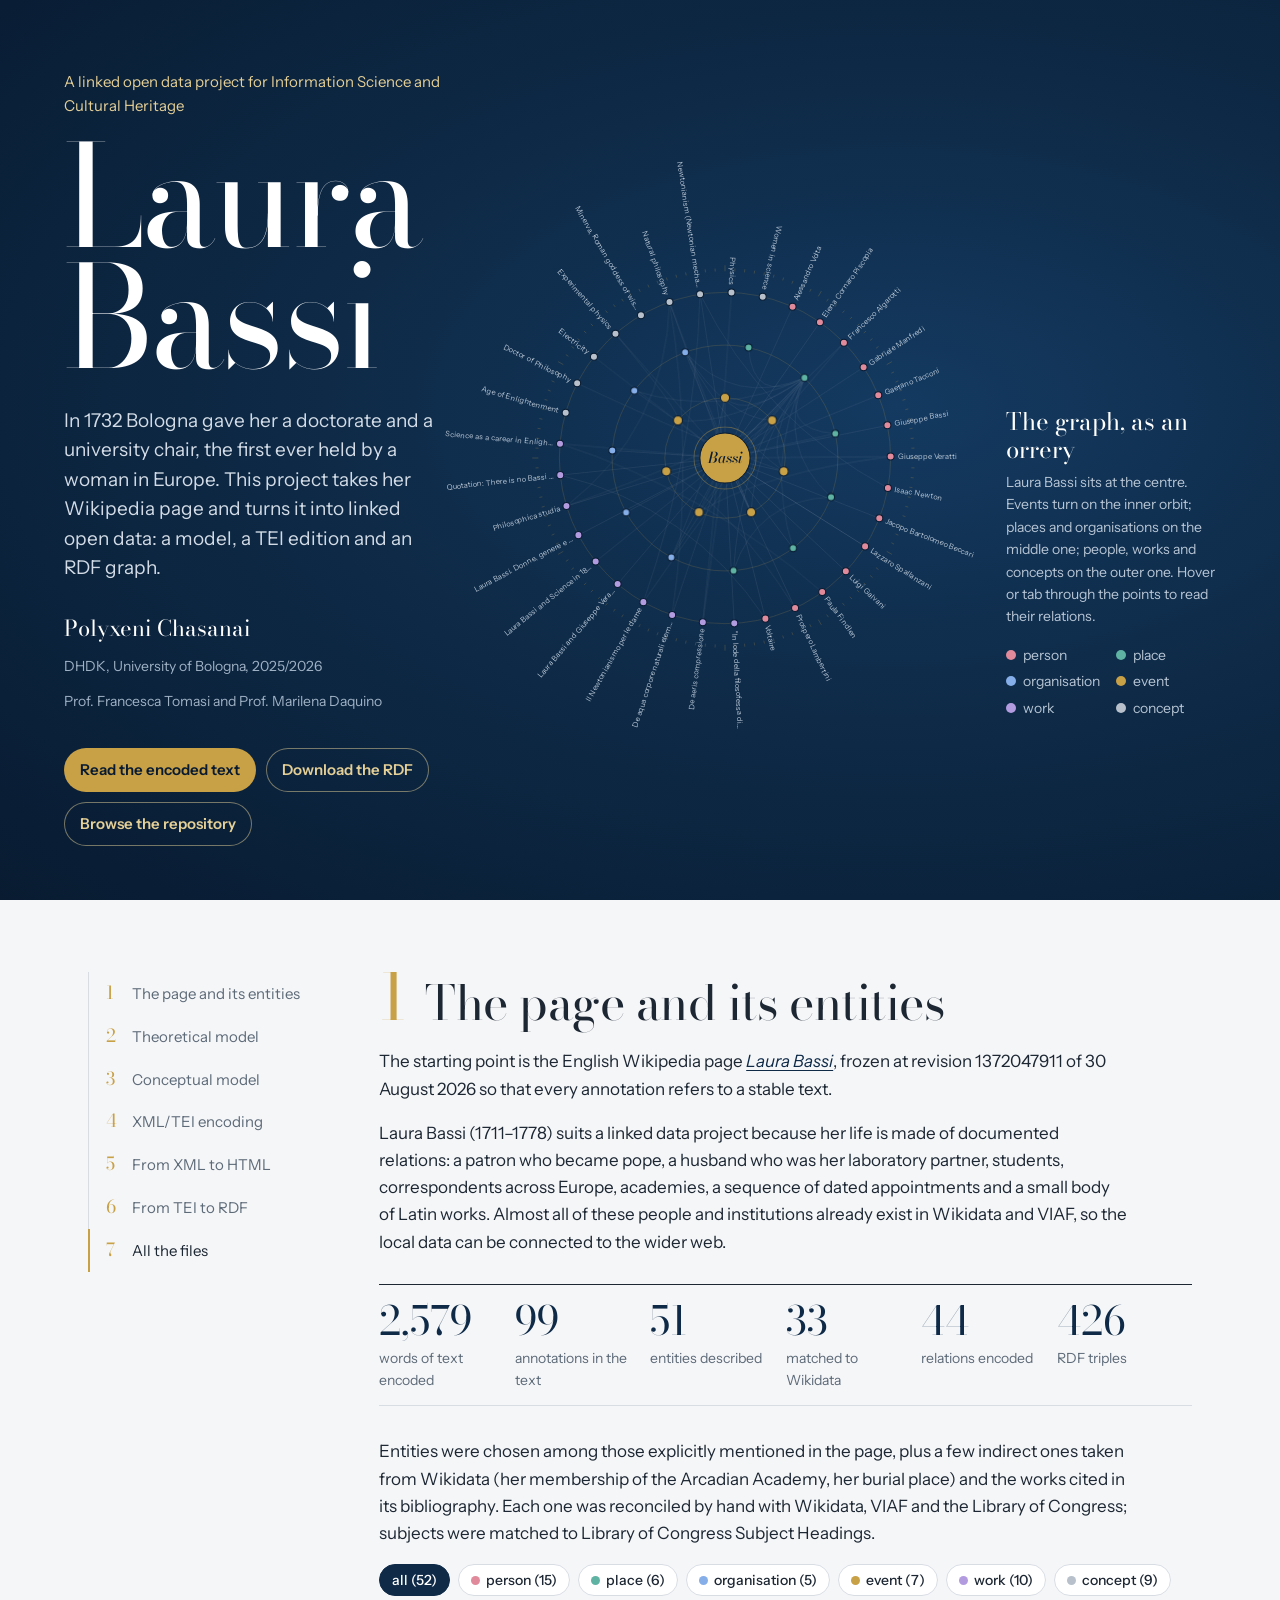
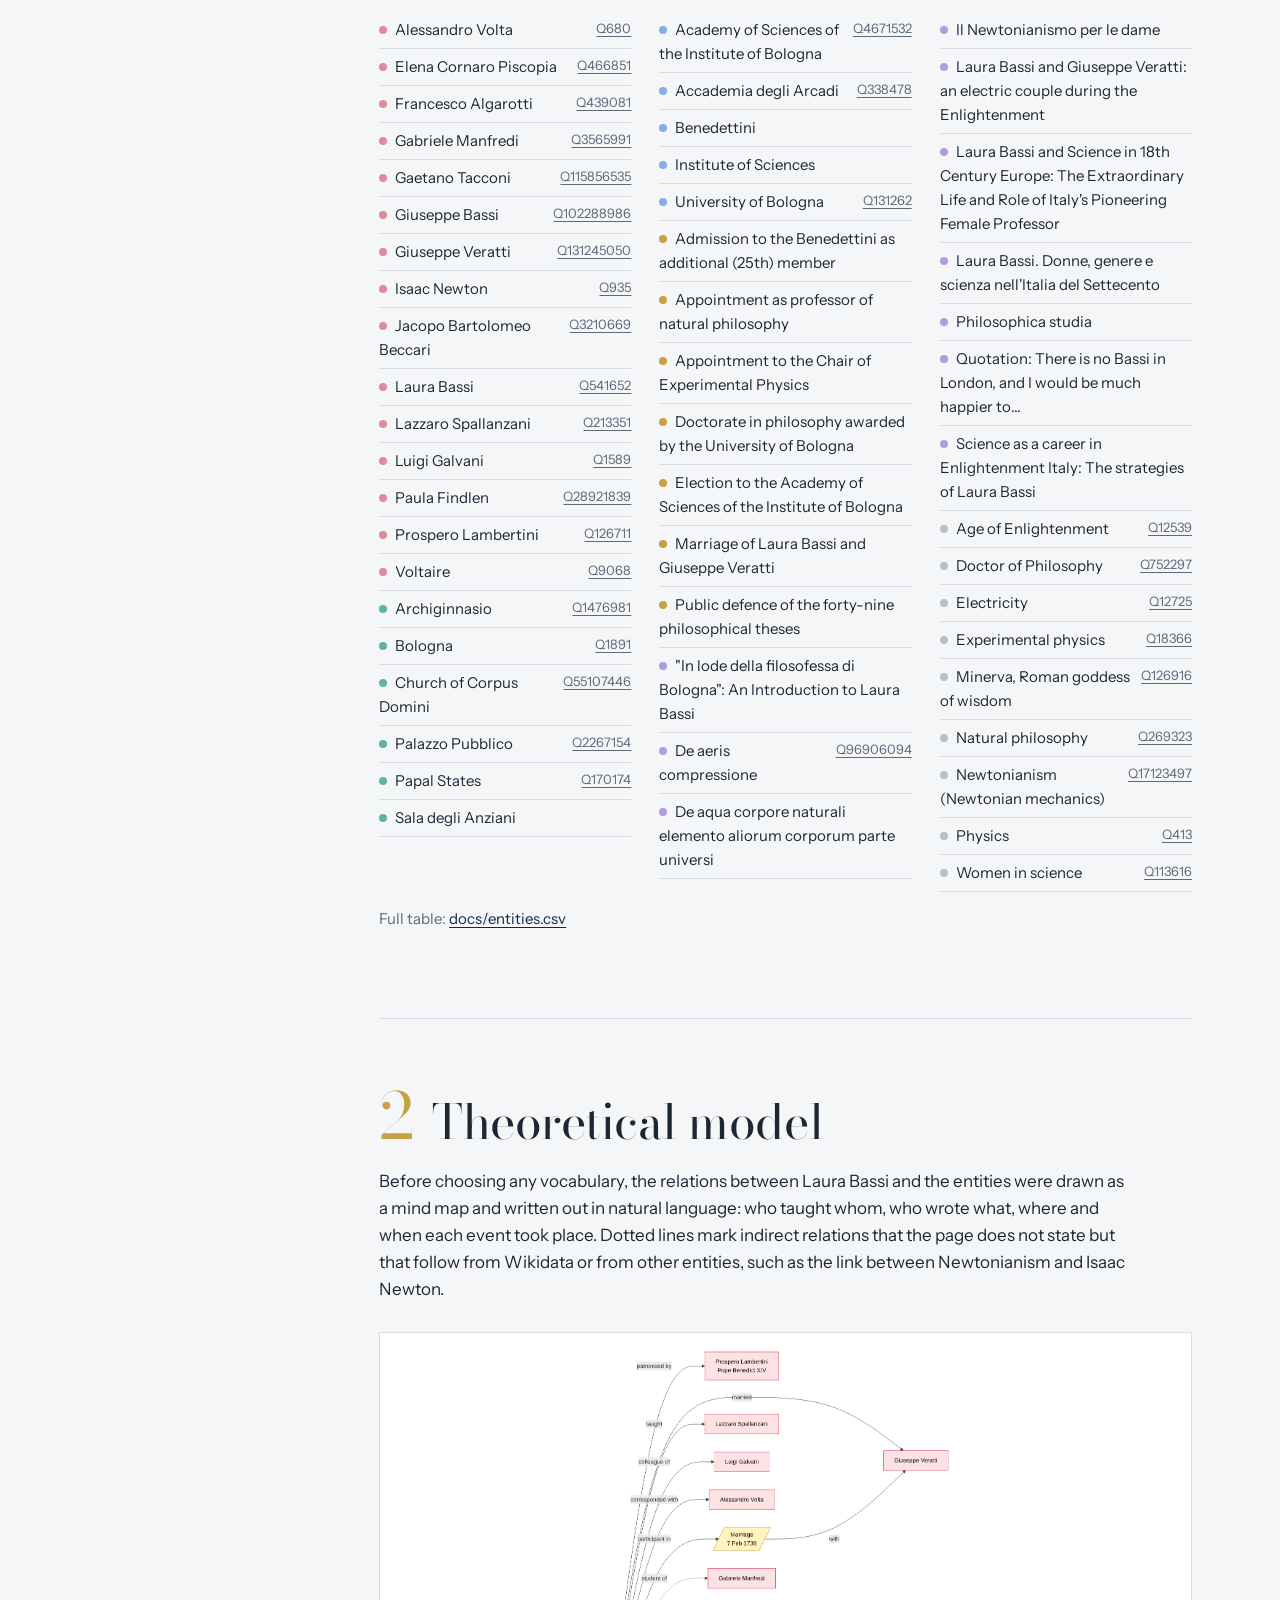
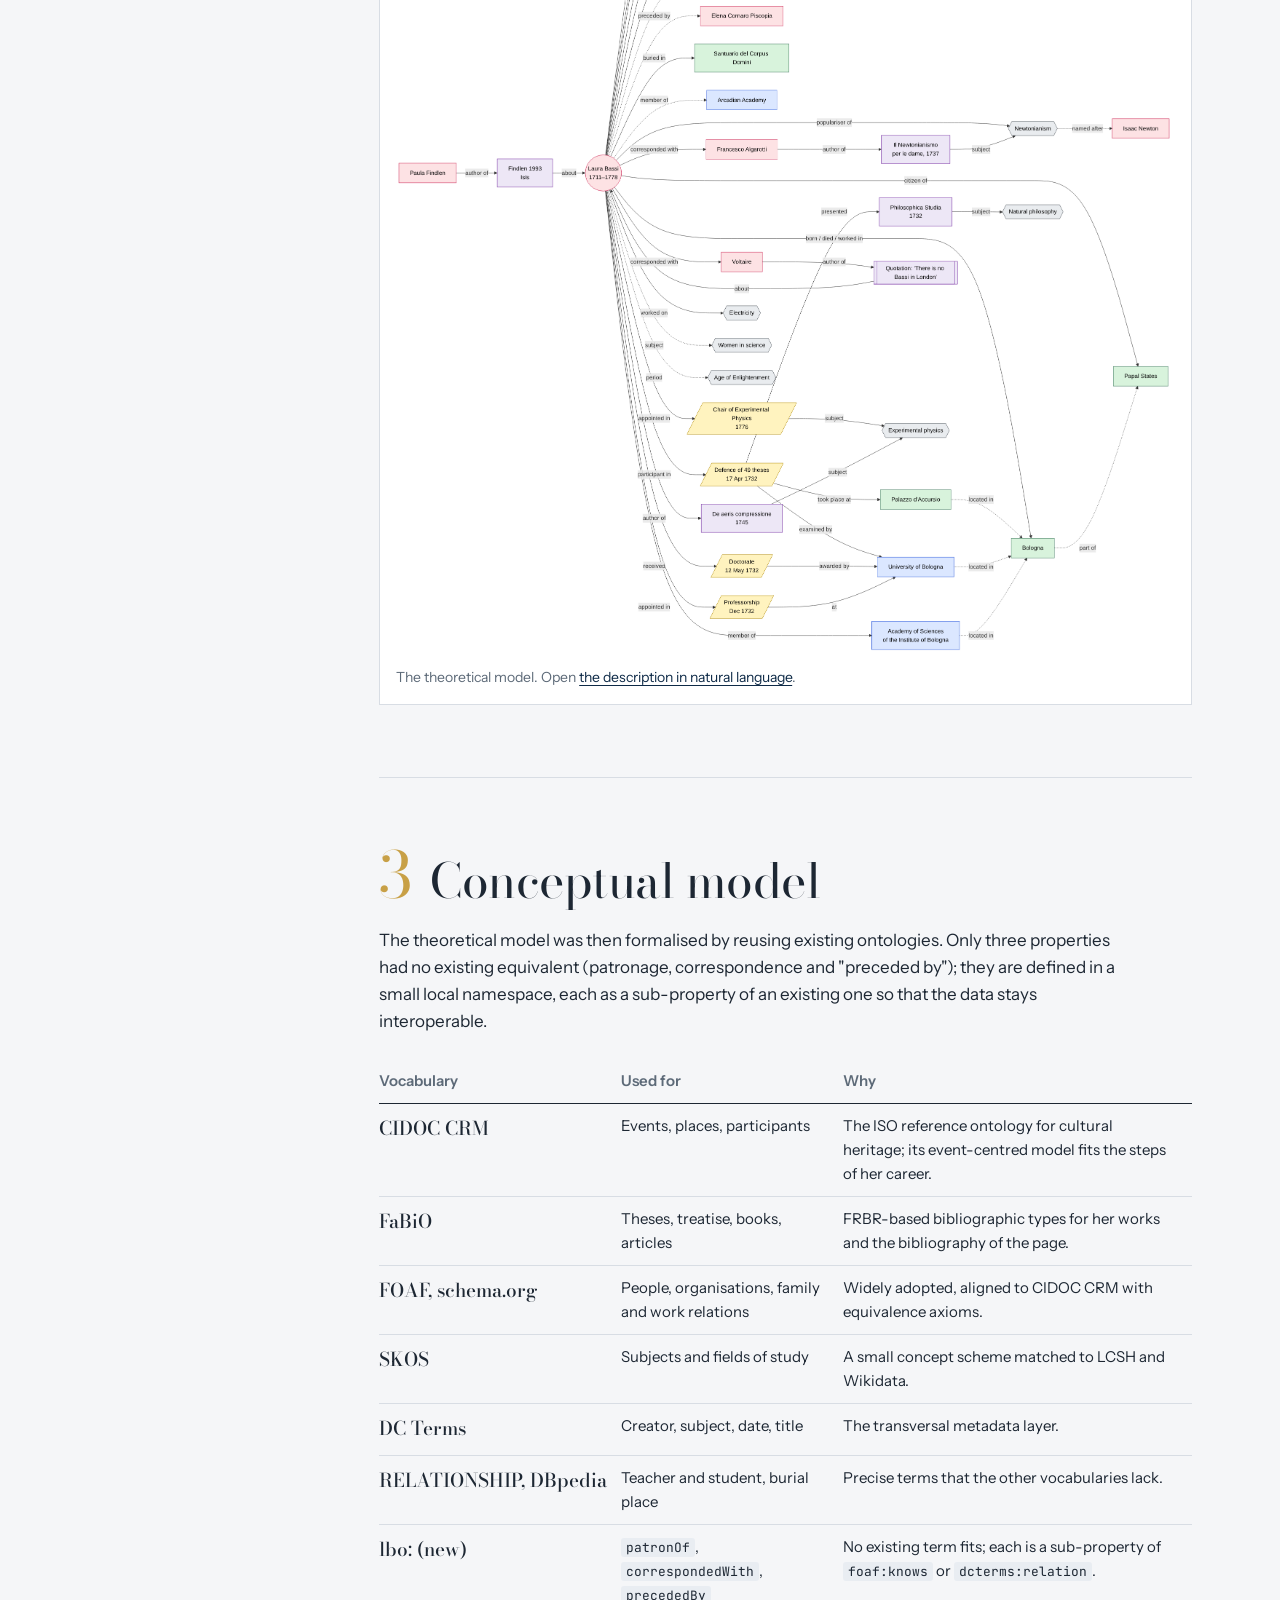
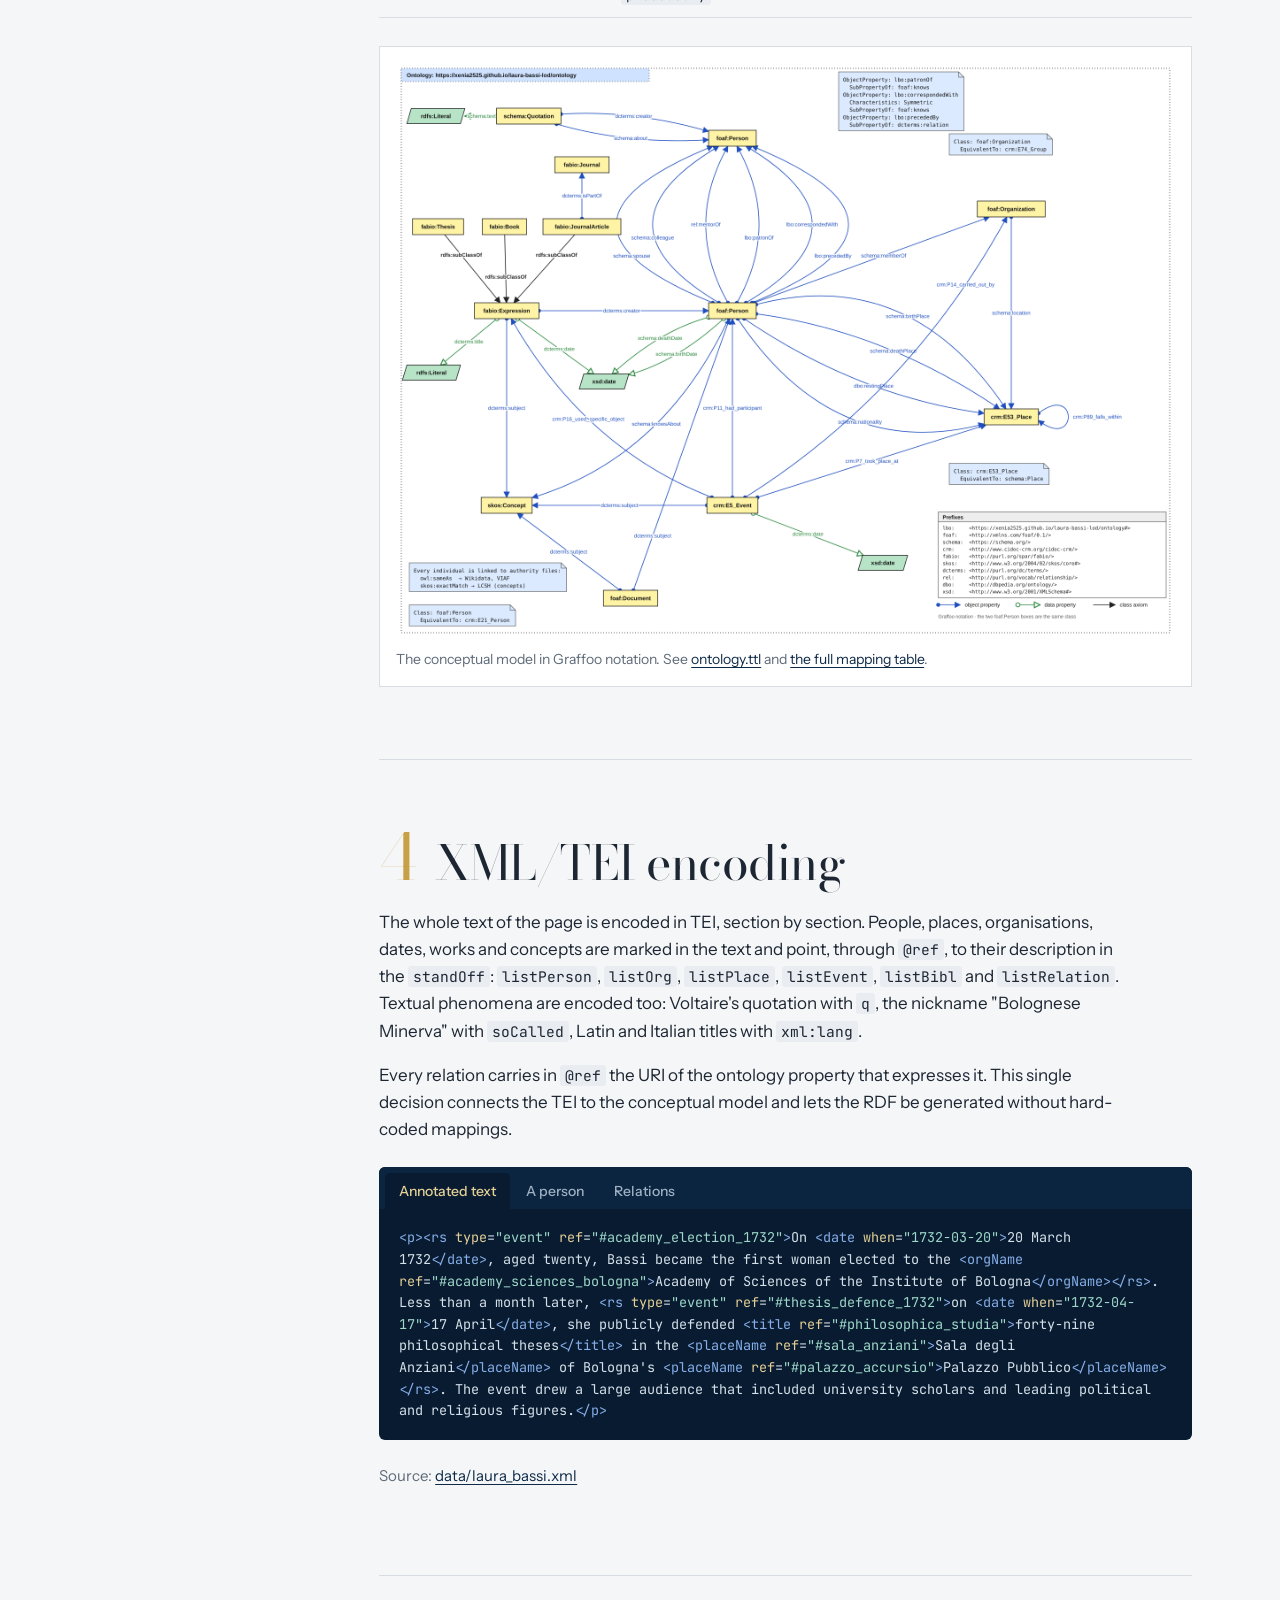
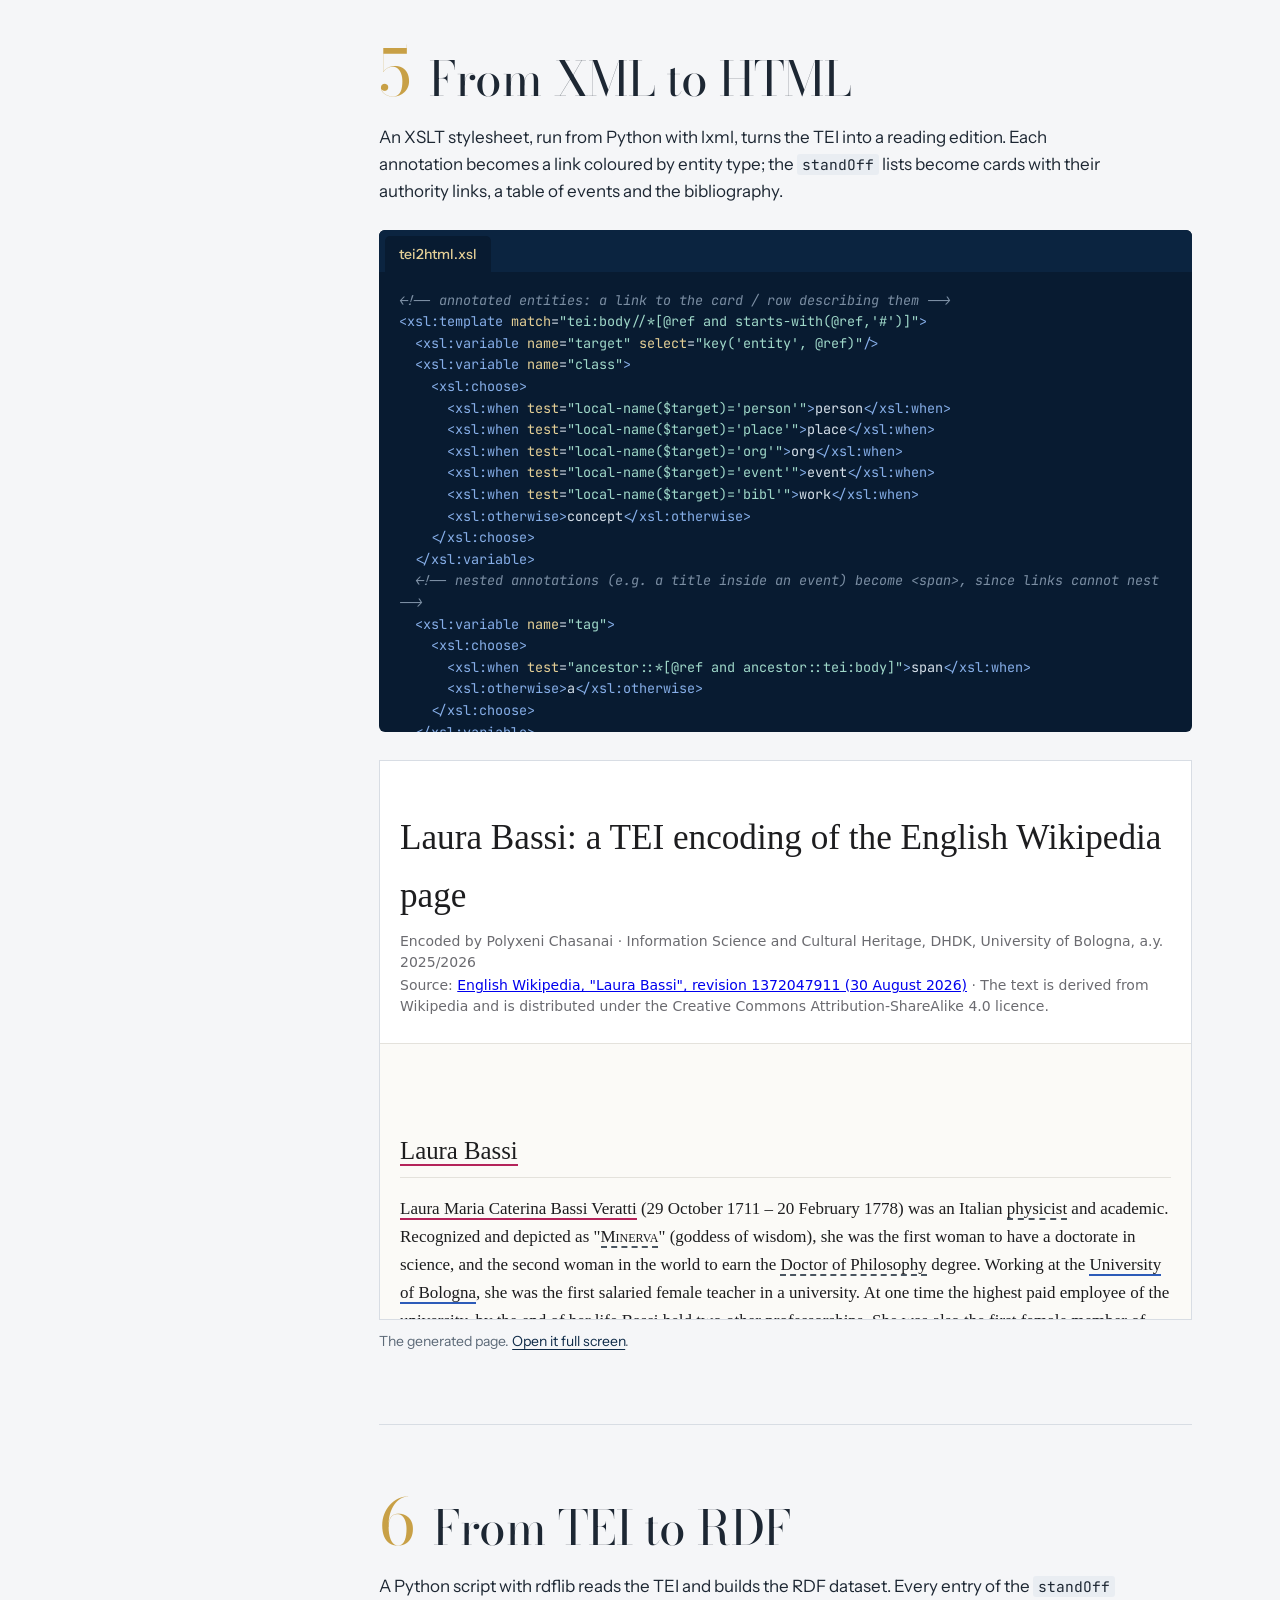
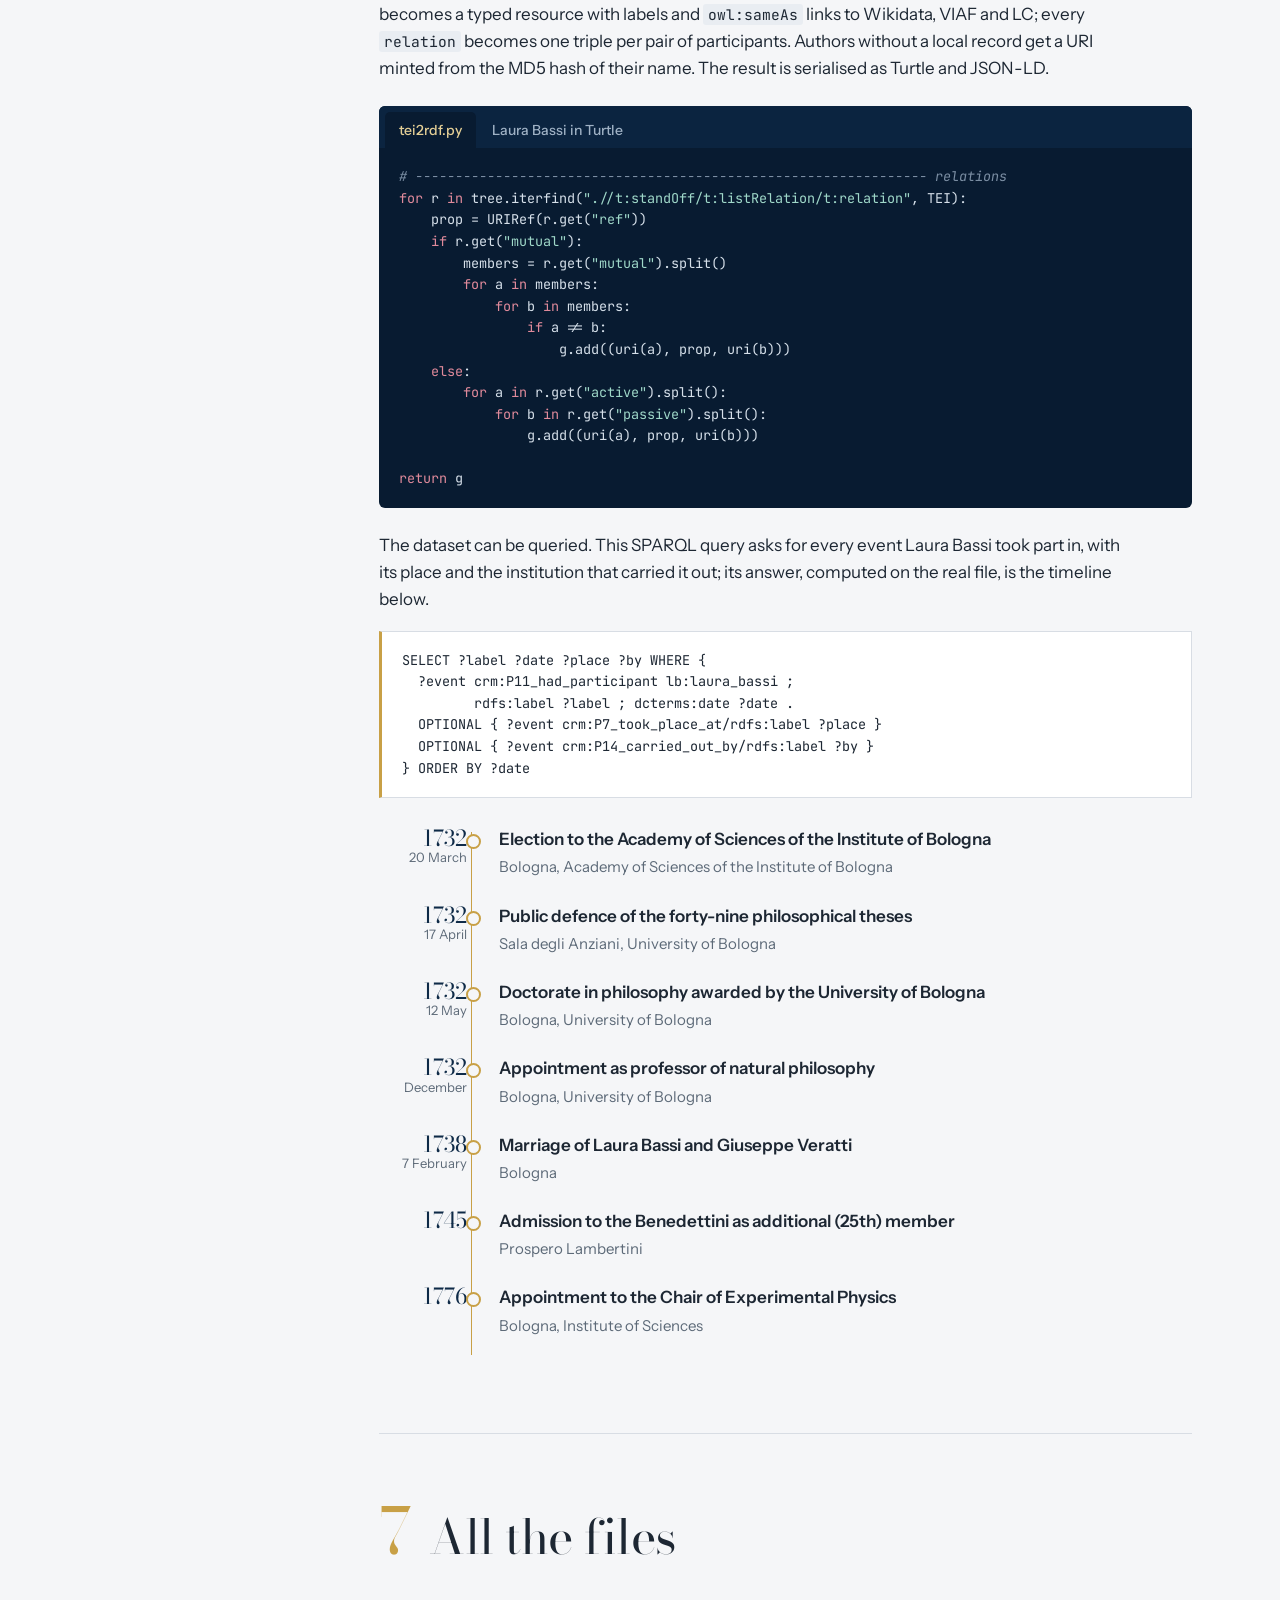
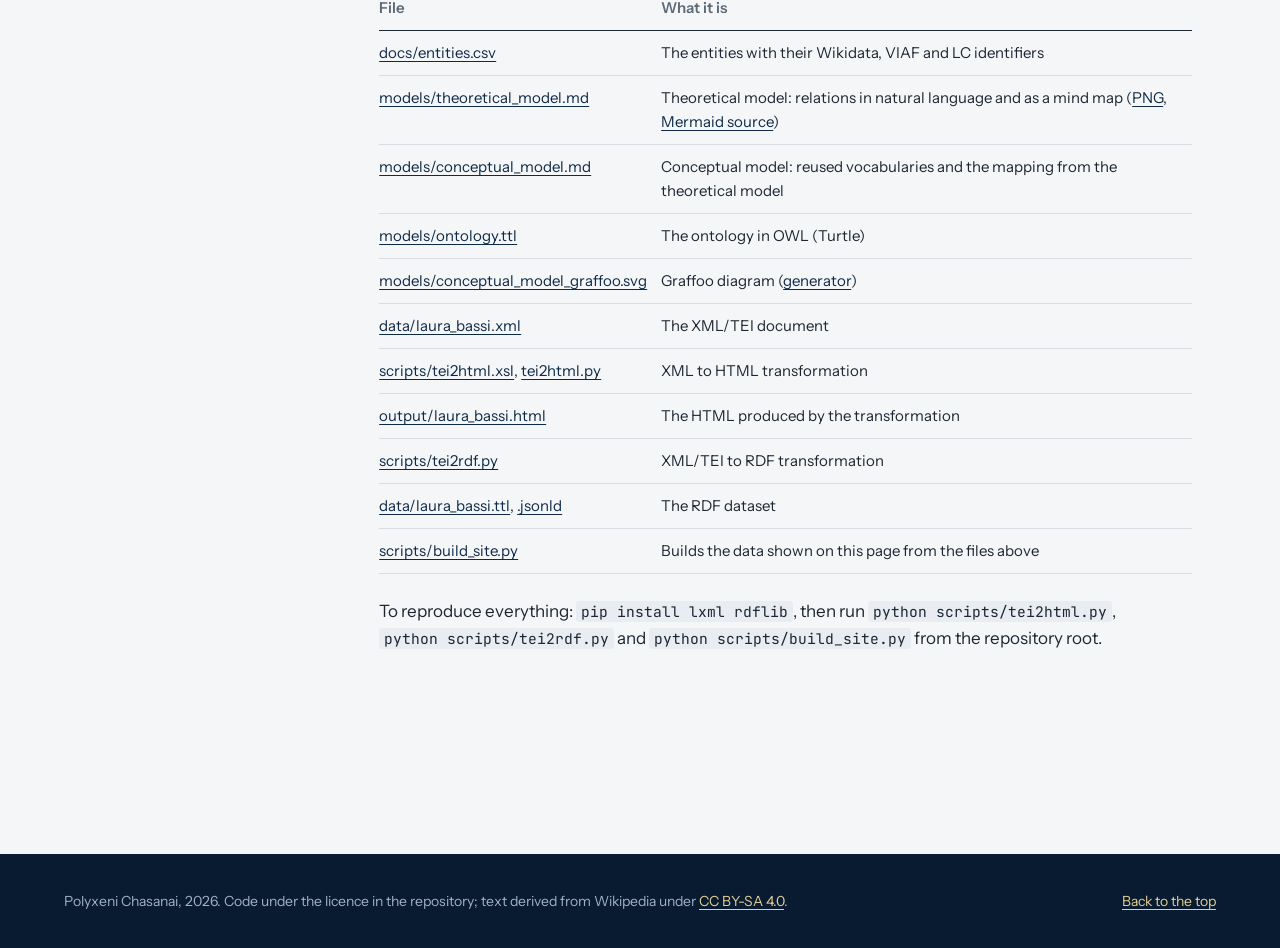
==== index.html @ 2d67e9aa "Add project website: orrery of the knowledge graph, steps, timeline, files index.html + assets/ (sty" ====
<!doctype html>
<html lang="en">
<head>
  <meta charset="utf-8">
  <meta name="viewport" content="width=device-width, initial-scale=1">
  <title>Laura Bassi in Linked Open Data</title>
  <meta name="description" content="A LODLAM project: the Wikipedia page of Laura Bassi modelled, encoded in XML/TEI and published as RDF.">
  <link rel="schema.DC" href="http://purl.org/dc/elements/1.1/">
  <meta name="DC.title" content="Laura Bassi in Linked Open Data">
  <meta name="DC.creator" content="Polyxeni Chasanai">
  <meta name="DC.subject" content="Laura Bassi; Linked Open Data; TEI; RDF; Cultural heritage">
  <meta name="DC.language" content="en">
  <link rel="preconnect" href="https://fonts.googleapis.com">
  <link rel="preconnect" href="https://fonts.gstatic.com" crossorigin>
  <link href="https://fonts.googleapis.com/css2?family=Bodoni+Moda:ital,opsz,wght@0,6..96,400;0,6..96,500;0,6..96,700;1,6..96,400&family=Instrument+Sans:wght@400;500;600&family=JetBrains+Mono:wght@400;500&display=swap" rel="stylesheet">
  <link rel="stylesheet" href="assets/style.css">
</head>
<body>

<a class="skip" href="#main">Skip to content</a>

<header class="hero" id="top">
  <div class="hero-text">
    <p class="hero-kicker">A linked open data project for Information Science and Cultural Heritage</p>
    <h1>Laura<br>Bassi</h1>
    <p class="hero-lede">In 1732 Bologna gave her a doctorate and a university chair, the first ever held by a woman in Europe. This project takes her Wikipedia page and turns it into linked open data: a model, a TEI edition and an RDF graph.</p>
    <p class="hero-author">Polyxeni Chasanai<br><span>DHDK, University of Bologna, 2025/2026<br>Prof. Francesca Tomasi and Prof. Marilena Daquino</span></p>
    <nav class="hero-links" aria-label="Main files">
      <a href="output/laura_bassi.html">Read the encoded text</a>
      <a href="data/laura_bassi.ttl">Download the RDF</a>
      <a href="https://github.com/xenia2525/laura-bassi-lod">Browse the repository</a>
    </nav>
  </div>

  <figure class="orrery-wrap">
    <svg id="orrery" viewBox="-520 -520 1040 1040" role="img" aria-labelledby="orrery-title orrery-desc">
      <title id="orrery-title">The knowledge graph of the project</title>
      <desc id="orrery-desc">Laura Bassi at the centre. Events on the inner orbit, places and organisations on the middle orbit, people, works and concepts on the outer orbit. Lines are relations in the RDF dataset.</desc>
    </svg>
    <figcaption>
      <div id="orrery-info" aria-live="polite">
        <strong>The graph, as an orrery</strong>
        <p>Laura Bassi sits at the centre. Events turn on the inner orbit; places and organisations on the middle one; people, works and concepts on the outer one. Hover or tab through the points to read their relations.</p>
      </div>
      <ul class="orrery-legend">
        <li><i class="k-person"></i>person</li>
        <li><i class="k-place"></i>place</li>
        <li><i class="k-org"></i>organisation</li>
        <li><i class="k-event"></i>event</li>
        <li><i class="k-work"></i>work</li>
        <li><i class="k-concept"></i>concept</li>
      </ul>
    </figcaption>
  </figure>
</header>

<div class="layout" id="main">
  <nav class="rail" aria-label="Project steps">
    <ol>
      <li><a href="#domain"><span>1</span>The page and its entities</a></li>
      <li><a href="#theory"><span>2</span>Theoretical model</a></li>
      <li><a href="#concept"><span>3</span>Conceptual model</a></li>
      <li><a href="#tei"><span>4</span>XML/TEI encoding</a></li>
      <li><a href="#html"><span>5</span>From XML to HTML</a></li>
      <li><a href="#rdf"><span>6</span>From TEI to RDF</a></li>
      <li><a href="#files"><span>7</span>All the files</a></li>
    </ol>
  </nav>

  <main>
    <!-- 1 ============================================================ -->
    <section id="domain" class="step">
      <header class="step-head"><span class="step-n">1</span><h2>The page and its entities</h2></header>
      <div class="prose">
        <p>The starting point is the English Wikipedia page <a href="https://en.wikipedia.org/w/index.php?title=Laura_Bassi&amp;oldid=1372047911"><cite>Laura Bassi</cite></a>, frozen at revision 1372047911 of 30 August 2026 so that every annotation refers to a stable text.</p>
        <p>Laura Bassi (1711–1778) suits a linked data project because her life is made of documented relations: a patron who became pope, a husband who was her laboratory partner, students, correspondents across Europe, academies, a sequence of dated appointments and a small body of Latin works. Almost all of these people and institutions already exist in Wikidata and VIAF, so the local data can be connected to the wider web.</p>
      </div>
      <dl class="readout" id="readout"></dl>
      <div class="prose">
        <p>Entities were chosen among those explicitly mentioned in the page, plus a few indirect ones taken from Wikidata (her membership of the Arcadian Academy, her burial place) and the works cited in its bibliography. Each one was reconciled by hand with Wikidata, VIAF and the Library of Congress; subjects were matched to Library of Congress Subject Headings.</p>
      </div>
      <div class="entity-browser">
        <div class="chips" role="group" aria-label="Filter entities by type" id="chips"></div>
        <ul class="entity-list" id="entity-list"></ul>
      </div>
      <p class="file-note">Full table: <a href="docs/entities.csv">docs/entities.csv</a></p>
    </section>

    <!-- 2 ============================================================ -->
    <section id="theory" class="step">
      <header class="step-head"><span class="step-n">2</span><h2>Theoretical model</h2></header>
      <div class="prose">
        <p>Before choosing any vocabulary, the relations between Laura Bassi and the entities were drawn as a mind map and written out in natural language: who taught whom, who wrote what, where and when each event took place. Dotted lines mark indirect relations that the page does not state but that follow from Wikidata or from other entities, such as the link between Newtonianism and Isaac Newton.</p>
      </div>
      <figure class="plate">
        <a href="models/theoretical_model.png"><img src="models/theoretical_model.png" alt="Mind map of the relations between Laura Bassi and people, places, events, works and concepts"></a>
        <figcaption>The theoretical model. Open <a href="models/theoretical_model.md">the description in natural language</a>.</figcaption>
      </figure>
    </section>

    <!-- 3 ============================================================ -->
    <section id="concept" class="step">
      <header class="step-head"><span class="step-n">3</span><h2>Conceptual model</h2></header>
      <div class="prose">
        <p>The theoretical model was then formalised by reusing existing ontologies. Only three properties had no existing equivalent (patronage, correspondence and "preceded by"); they are defined in a small local namespace, each as a sub-property of an existing one so that the data stays interoperable.</p>
      </div>
      <table class="vocab">
        <thead><tr><th scope="col">Vocabulary</th><th scope="col">Used for</th><th scope="col">Why</th></tr></thead>
        <tbody>
          <tr><th scope="row">CIDOC CRM</th><td>Events, places, participants</td><td>The ISO reference ontology for cultural heritage; its event-centred model fits the steps of her career.</td></tr>
          <tr><th scope="row">FaBiO</th><td>Theses, treatise, books, articles</td><td>FRBR-based bibliographic types for her works and the bibliography of the page.</td></tr>
          <tr><th scope="row">FOAF, schema.org</th><td>People, organisations, family and work relations</td><td>Widely adopted, aligned to CIDOC CRM with equivalence axioms.</td></tr>
          <tr><th scope="row">SKOS</th><td>Subjects and fields of study</td><td>A small concept scheme matched to LCSH and Wikidata.</td></tr>
          <tr><th scope="row">DC Terms</th><td>Creator, subject, date, title</td><td>The transversal metadata layer.</td></tr>
          <tr><th scope="row">RELATIONSHIP, DBpedia</th><td>Teacher and student, burial place</td><td>Precise terms that the other vocabularies lack.</td></tr>
          <tr><th scope="row">lbo: (new)</th><td><code>patronOf</code>, <code>correspondedWith</code>, <code>precededBy</code></td><td>No existing term fits; each is a sub-property of <code>foaf:knows</code> or <code>dcterms:relation</code>.</td></tr>
        </tbody>
      </table>
      <figure class="plate plate-wide">
        <a href="models/conceptual_model_graffoo.svg"><img src="models/conceptual_model_graffoo.png" alt="Conceptual model in Graffoo notation"></a>
        <figcaption>The conceptual model in Graffoo notation. See <a href="models/ontology.ttl">ontology.ttl</a> and <a href="models/conceptual_model.md">the full mapping table</a>.</figcaption>
      </figure>
    </section>

    <!-- 4 ============================================================ -->
    <section id="tei" class="step">
      <header class="step-head"><span class="step-n">4</span><h2>XML/TEI encoding</h2></header>
      <div class="prose">
        <p>The whole text of the page is encoded in TEI, section by section. People, places, organisations, dates, works and concepts are marked in the text and point, through <code>@ref</code>, to their description in the <code>standOff</code>: <code>listPerson</code>, <code>listOrg</code>, <code>listPlace</code>, <code>listEvent</code>, <code>listBibl</code> and <code>listRelation</code>. Textual phenomena are encoded too: Voltaire's quotation with <code>q</code>, the nickname "Bolognese Minerva" with <code>soCalled</code>, Latin and Italian titles with <code>xml:lang</code>.</p>
        <p>Every relation carries in <code>@ref</code> the URI of the ontology property that expresses it. This single decision connects the TEI to the conceptual model and lets the RDF be generated without hard-coded mappings.</p>
      </div>
      <div class="code-tabs" data-tabs>
        <div role="tablist" aria-label="TEI examples">
          <button role="tab" aria-selected="true" data-snippet="tei_text" data-lang="xml">Annotated text</button>
          <button role="tab" aria-selected="false" data-snippet="tei_person" data-lang="xml">A person</button>
          <button role="tab" aria-selected="false" data-snippet="tei_relation" data-lang="xml">Relations</button>
        </div>
        <pre role="tabpanel" tabindex="0"><code></code></pre>
      </div>
      <p class="file-note">Source: <a href="data/laura_bassi.xml">data/laura_bassi.xml</a></p>
    </section>

    <!-- 5 ============================================================ -->
    <section id="html" class="step">
      <header class="step-head"><span class="step-n">5</span><h2>From XML to HTML</h2></header>
      <div class="prose">
        <p>An XSLT stylesheet, run from Python with lxml, turns the TEI into a reading edition. Each annotation becomes a link coloured by entity type; the <code>standOff</code> lists become cards with their authority links, a table of events and the bibliography.</p>
      </div>
      <div class="code-tabs" data-tabs>
        <div role="tablist" aria-label="Transformation code">
          <button role="tab" aria-selected="true" data-snippet="xslt" data-lang="xml">tei2html.xsl</button>
        </div>
        <pre role="tabpanel" tabindex="0"><code></code></pre>
      </div>
      <figure class="preview">
        <iframe src="output/laura_bassi.html" title="The HTML edition generated from the TEI"></iframe>
        <figcaption>The generated page. <a href="output/laura_bassi.html">Open it full screen</a>.</figcaption>
      </figure>
    </section>

    <!-- 6 ============================================================ -->
    <section id="rdf" class="step">
      <header class="step-head"><span class="step-n">6</span><h2>From TEI to RDF</h2></header>
      <div class="prose">
        <p>A Python script with rdflib reads the TEI and builds the RDF dataset. Every entry of the <code>standOff</code> becomes a typed resource with labels and <code>owl:sameAs</code> links to Wikidata, VIAF and LC; every <code>relation</code> becomes one triple per pair of participants. Authors without a local record get a URI minted from the MD5 hash of their name. The result is serialised as Turtle and JSON-LD.</p>
      </div>
      <div class="code-tabs" data-tabs>
        <div role="tablist" aria-label="RDF code">
          <button role="tab" aria-selected="true" data-snippet="python_rdf" data-lang="python">tei2rdf.py</button>
          <button role="tab" aria-selected="false" data-snippet="ttl" data-lang="turtle">Laura Bassi in Turtle</button>
        </div>
        <pre role="tabpanel" tabindex="0"><code></code></pre>
      </div>
      <div class="prose">
        <p>The dataset can be queried. This SPARQL query asks for every event Laura Bassi took part in, with its place and the institution that carried it out; its answer, computed on the real file, is the timeline below.</p>
      </div>
      <pre class="query"><code>SELECT ?label ?date ?place ?by WHERE {
  ?event crm:P11_had_participant lb:laura_bassi ;
         rdfs:label ?label ; dcterms:date ?date .
  OPTIONAL { ?event crm:P7_took_place_at/rdfs:label ?place }
  OPTIONAL { ?event crm:P14_carried_out_by/rdfs:label ?by }
} ORDER BY ?date</code></pre>
      <ol class="timeline" id="timeline"></ol>
    </section>

    <!-- 7 ============================================================ -->
    <section id="files" class="step">
      <header class="step-head"><span class="step-n">7</span><h2>All the files</h2></header>
      <table class="files">
        <thead><tr><th scope="col">File</th><th scope="col">What it is</th></tr></thead>
        <tbody>
          <tr><td><a href="docs/entities.csv">docs/entities.csv</a></td><td>The entities with their Wikidata, VIAF and LC identifiers</td></tr>
          <tr><td><a href="models/theoretical_model.md">models/theoretical_model.md</a></td><td>Theoretical model: relations in natural language and as a mind map (<a href="models/theoretical_model.png">PNG</a>, <a href="models/theoretical_model.mmd">Mermaid source</a>)</td></tr>
          <tr><td><a href="models/conceptual_model.md">models/conceptual_model.md</a></td><td>Conceptual model: reused vocabularies and the mapping from the theoretical model</td></tr>
          <tr><td><a href="models/ontology.ttl">models/ontology.ttl</a></td><td>The ontology in OWL (Turtle)</td></tr>
          <tr><td><a href="models/conceptual_model_graffoo.svg">models/conceptual_model_graffoo.svg</a></td><td>Graffoo diagram (<a href="models/graffoo_diagram.py">generator</a>)</td></tr>
          <tr><td><a href="data/laura_bassi.xml">data/laura_bassi.xml</a></td><td>The XML/TEI document</td></tr>
          <tr><td><a href="scripts/tei2html.xsl">scripts/tei2html.xsl</a>, <a href="scripts/tei2html.py">tei2html.py</a></td><td>XML to HTML transformation</td></tr>
          <tr><td><a href="output/laura_bassi.html">output/laura_bassi.html</a></td><td>The HTML produced by the transformation</td></tr>
          <tr><td><a href="scripts/tei2rdf.py">scripts/tei2rdf.py</a></td><td>XML/TEI to RDF transformation</td></tr>
          <tr><td><a href="data/laura_bassi.ttl">data/laura_bassi.ttl</a>, <a href="data/laura_bassi.jsonld">.jsonld</a></td><td>The RDF dataset</td></tr>
          <tr><td><a href="scripts/build_site.py">scripts/build_site.py</a></td><td>Builds the data shown on this page from the files above</td></tr>
        </tbody>
      </table>
      <div class="prose">
        <p>To reproduce everything: <code>pip install lxml rdflib</code>, then run <code>python scripts/tei2html.py</code>, <code>python scripts/tei2rdf.py</code> and <code>python scripts/build_site.py</code> from the repository root.</p>
      </div>
    </section>
  </main>
</div>

<footer class="foot">
  <p>Polyxeni Chasanai, 2026. Code under the licence in the repository; text derived from Wikipedia under <a href="https://creativecommons.org/licenses/by-sa/4.0/">CC BY-SA 4.0</a>.</p>
  <p><a href="#top">Back to the top</a></p>
</footer>

<script src="assets/site-data.js"></script>
<script src="assets/site.js"></script>
</body>
</html>
---- assets/style.css ----
/* Laura Bassi in Linked Open Data
   Palette taken from 18th-century scientific instruments:
   Prussian blue lacquer, brass fittings, engraved silver scales. */
:root {
  --prussian: #0e2a47;
  --night: #081b31;
  --brass: #c8a046;
  --brass-soft: #e4cf96;
  --paper: #f5f6f8;
  --ink: #1d2733;
  --muted: #5d6a78;
  --rule: #d8dde4;
  --verdigris: #3f8c7f;

  --k-person: #e08a9b;
  --k-place: #5fb3a3;
  --k-org: #86aee8;
  --k-event: #c8a046;
  --k-work: #b39be0;
  --k-concept: #b7c0cb;

  --display: "Bodoni Moda", "Didot", "Bodoni 72", serif;
  --text: "Instrument Sans", system-ui, sans-serif;
  --mono: "JetBrains Mono", ui-monospace, monospace;
}

* { box-sizing: border-box; }
html { scroll-behavior: smooth; }
@media (prefers-reduced-motion: reduce) { html { scroll-behavior: auto; } }

body {
  margin: 0;
  background: var(--paper);
  color: var(--ink);
  font: 400 17px/1.6 var(--text);
  -webkit-font-smoothing: antialiased;
}
a { color: var(--prussian); text-decoration-thickness: 1px; text-underline-offset: 3px; }
a:hover { color: var(--verdigris); }
:focus-visible { outline: 2px solid var(--brass); outline-offset: 3px; border-radius: 2px; }
code { font: 0.86em var(--mono); background: #e9edf2; padding: 1px 5px; border-radius: 3px; }

.skip { position: absolute; left: -999px; top: 8px; background: var(--brass); color: var(--night); padding: 8px 12px; z-index: 10; }
.skip:focus { left: 8px; }

/* ------------------------------------------------------------ hero */
.hero {
  background: radial-gradient(ellipse at 70% 45%, #143a61 0%, var(--prussian) 45%, var(--night) 100%);
  color: #e8edf3;
  display: grid;
  grid-template-columns: minmax(0, 4fr) minmax(0, 8fr);
  gap: 24px;
  align-items: center;
  min-height: 100vh;
  padding: 56px clamp(20px, 5vw, 72px) 40px;
}
.hero-kicker { color: var(--brass-soft); font-size: 15px; margin: 0 0 18px; }
.hero h1 {
  font-family: var(--display);
  font-weight: 400;
  font-size: clamp(76px, 11vw, 168px);
  line-height: 0.86;
  letter-spacing: -0.02em;
  margin: 0 0 28px;
  color: #fff;
}
.hero-lede { font-size: 19px; line-height: 1.55; max-width: 34ch; color: #d3dce6; margin: 0 0 28px; }
.hero-author { font-family: var(--display); font-size: 22px; margin: 0 0 32px; color: #fff; }
.hero-author span { font-family: var(--text); font-size: 14px; color: #9fb1c4; line-height: 1.6; }
.hero-links { display: flex; flex-wrap: wrap; gap: 10px; }
.hero-links a {
  color: var(--night); background: var(--brass); text-decoration: none;
  padding: 10px 16px; border-radius: 999px; font-weight: 600; font-size: 15px;
}
.hero-links a + a { background: transparent; color: var(--brass-soft); box-shadow: inset 0 0 0 1px rgba(228, 207, 150, .5); }
.hero-links a:hover { background: var(--brass-soft); color: var(--night); }

.orrery-wrap { margin: 0; display: grid; grid-template-columns: minmax(0, 1fr) 210px; gap: 20px; align-items: end; }
#orrery { width: 100%; height: auto; max-height: 88vh; overflow: visible; }
#orrery .orbit { fill: none; stroke: rgba(200, 160, 70, .35); stroke-width: 1; }
#orrery .tick { stroke: rgba(200, 160, 70, .45); stroke-width: 1; }
#orrery .edge { fill: none; stroke: rgba(222, 230, 240, .16); stroke-width: 1; transition: stroke .2s, stroke-width .2s; }
#orrery .edge.on { stroke: var(--brass-soft); stroke-width: 1.6; }
#orrery .node circle { stroke: var(--night); stroke-width: 2; cursor: pointer; transition: r .2s; }
#orrery .node text { fill: #b8c6d5; font: 15px var(--text); pointer-events: none; transition: fill .2s; }
#orrery .node.dim { opacity: .28; }
#orrery .node.on text { fill: #fff; }
#orrery .node:focus { outline: none; }
#orrery .node:focus circle, #orrery .node.on circle { stroke: #fff; }
#orrery .sun text { fill: var(--night); font: italic 500 30px var(--display); text-anchor: middle; }
.k-person { --c: var(--k-person); } .k-place { --c: var(--k-place); } .k-org { --c: var(--k-org); }
.k-event { --c: var(--k-event); } .k-work { --c: var(--k-work); } .k-concept { --c: var(--k-concept); }
#orrery .node circle { fill: var(--c); }
#orrery .node.sun circle { fill: var(--brass); }
#orrery .node.sun .halo { fill: none; stroke: var(--brass); stroke-opacity: .4; }

.orrery-wrap figcaption { font-size: 14px; color: #b7c5d4; }
#orrery-info { min-height: 210px; }
#orrery-info strong { display: block; font-family: var(--display); font-weight: 400; font-size: 24px; color: #fff; line-height: 1.15; margin-bottom: 8px; }
#orrery-info p { margin: 0 0 8px; }
#orrery-info ul { list-style: none; padding: 0; margin: 0 0 10px; max-height: 190px; overflow: auto; }
#orrery-info li { padding: 3px 0; border-bottom: 1px solid rgba(255, 255, 255, .07); }
#orrery-info li code { background: none; color: var(--brass-soft); padding: 0; font-size: 12px; }
#orrery-info a { color: var(--brass-soft); }
.orrery-legend { list-style: none; padding: 0; margin: 16px 0 0; display: grid; grid-template-columns: 1fr 1fr; gap: 4px 10px; }
.orrery-legend i { display: inline-block; width: 10px; height: 10px; border-radius: 50%; background: var(--c); margin-right: 7px; }

/* ------------------------------------------------------------ layout */
.layout {
  display: grid;
  grid-template-columns: 240px minmax(0, 1fr);
  gap: clamp(24px, 4vw, 64px);
  max-width: 1200px;
  margin: 0 auto;
  padding: 72px clamp(20px, 4vw, 48px) 40px;
}
.rail ol { list-style: none; padding: 0; margin: 0; position: sticky; top: 28px; border-left: 1px solid var(--rule); }
.rail a {
  display: flex; gap: 12px; align-items: baseline; padding: 7px 0 7px 16px; margin-left: -1px;
  color: var(--muted); text-decoration: none; font-size: 15px; border-left: 2px solid transparent;
}
.rail a span { font-family: var(--display); font-size: 18px; color: var(--brass); min-width: 14px; }
.rail a:hover, .rail a.current { color: var(--ink); border-left-color: var(--brass); }

main { min-width: 0; }
.step { padding-bottom: 72px; margin-bottom: 72px; border-bottom: 1px solid var(--rule); scroll-margin-top: 24px; }
.step:last-child { border-bottom: 0; }
.step-head { display: flex; align-items: baseline; gap: 18px; margin-bottom: 20px; }
.step-n { font-family: var(--display); font-size: 64px; line-height: .8; color: var(--brass); }
.step h2 { font-family: var(--display); font-weight: 400; font-size: clamp(34px, 4vw, 48px); line-height: 1.05; margin: 0; letter-spacing: -0.01em; }
.prose { max-width: 68ch; }
.prose p { margin: 0 0 1em; }
.file-note { font-size: 15px; color: var(--muted); }

/* readout: numbers computed from the files */
.readout { display: grid; grid-template-columns: repeat(auto-fit, minmax(130px, 1fr)); margin: 28px 0 32px; border-top: 1px solid var(--ink); border-bottom: 1px solid var(--rule); }
.readout div { padding: 16px 14px 14px 0; }
.readout dd { margin: 0; font-family: var(--display); font-size: 40px; line-height: 1; color: var(--prussian); }
.readout dt { font-size: 14px; color: var(--muted); margin-top: 6px; }

/* entity browser */
.chips { display: flex; flex-wrap: wrap; gap: 8px; margin: 8px 0 16px; }
.chips button {
  font: 500 14px var(--text); padding: 6px 12px; border-radius: 999px; cursor: pointer;
  border: 1px solid var(--rule); background: #fff; color: var(--ink);
}
.chips button i { display: inline-block; width: 9px; height: 9px; border-radius: 50%; background: var(--c, var(--ink)); margin-right: 6px; }
.chips button[aria-pressed="true"] { background: var(--prussian); color: #fff; border-color: var(--prussian); }
.entity-list { list-style: none; padding: 0; margin: 0; columns: 3 220px; column-gap: 28px; }
.entity-list li { break-inside: avoid; padding: 6px 0; border-bottom: 1px solid var(--rule); font-size: 15px; display: flex; justify-content: space-between; gap: 10px; }
.entity-list li i { display: inline-block; width: 8px; height: 8px; border-radius: 50%; background: var(--c); margin-right: 8px; flex: none; transform: translateY(-1px); }
.entity-list a { font-size: 13px; color: var(--muted); white-space: nowrap; }

/* figures */
.plate { margin: 28px 0 0; background: #fff; border: 1px solid var(--rule); padding: 16px; }
.plate img { width: 100%; height: auto; display: block; }
.plate figcaption, .preview figcaption { font-size: 14px; color: var(--muted); margin-top: 10px; }
.preview { margin: 28px 0 0; }
.preview iframe { width: 100%; height: 560px; border: 1px solid var(--rule); background: #fff; display: block; }

/* tables */
table { border-collapse: collapse; width: 100%; font-size: 15px; margin: 24px 0; }
th, td { text-align: left; vertical-align: top; padding: 10px 14px 10px 0; border-bottom: 1px solid var(--rule); }
thead th { font-weight: 600; color: var(--muted); border-bottom: 1px solid var(--ink); }
.vocab tbody th { font-family: var(--display); font-size: 19px; font-weight: 500; white-space: nowrap; }
.files td:first-child { white-space: nowrap; }

/* code */
.code-tabs { margin: 24px 0; background: var(--night); border-radius: 6px; overflow: hidden; }
.code-tabs [role="tablist"] { display: flex; gap: 2px; padding: 6px 6px 0; background: #0b2440; overflow-x: auto; }
.code-tabs button {
  font: 500 14px var(--text); color: #9fb1c4; background: transparent; border: 0; cursor: pointer;
  padding: 9px 14px; border-radius: 5px 5px 0 0; white-space: nowrap;
}
.code-tabs button[aria-selected="true"] { background: var(--night); color: var(--brass-soft); }
pre { margin: 0; overflow: auto; max-height: 460px; }
pre code { display: block; background: none; color: #d6e0ea; padding: 18px 20px; font: 13.5px/1.6 var(--mono); white-space: pre-wrap; word-break: break-word; }
.query { background: #fff; border: 1px solid var(--rule); border-left: 3px solid var(--brass); margin: 0 0 28px; }
.query code { color: var(--ink); }
.t-tag { color: #86aee8; } .t-attr { color: var(--brass-soft); } .t-str { color: #9fd8c9; }
.t-com { color: #7b8ea3; font-style: italic; } .t-kw { color: #e08a9b; }

/* timeline */
.timeline { list-style: none; padding: 0; margin: 0; position: relative; }
.timeline::before { content: ""; position: absolute; left: 92px; top: 6px; bottom: 6px; width: 1px; background: var(--brass); }
.timeline li { display: grid; grid-template-columns: 92px 1fr; gap: 28px; padding: 0 0 22px; position: relative; }
.timeline li::after { content: ""; position: absolute; left: 87px; top: 8px; width: 11px; height: 11px; border-radius: 50%; background: var(--paper); border: 2px solid var(--brass); }
.timeline time { font-family: var(--display); font-size: 22px; line-height: 1.1; color: var(--prussian); text-align: right; padding-right: 4px; }
.timeline time small { display: block; font-family: var(--text); font-size: 13px; color: var(--muted); }
.timeline b { display: block; font-weight: 600; }
.timeline span { color: var(--muted); font-size: 15px; }

/* footer */
.foot { background: var(--night); color: #9fb1c4; padding: 36px clamp(20px, 5vw, 72px); font-size: 14px; display: flex; justify-content: space-between; flex-wrap: wrap; gap: 12px; }
.foot p { margin: 0; }
.foot a { color: var(--brass-soft); }

/* ------------------------------------------------------------ entrance (one moment, on load) */
@media (prefers-reduced-motion: no-preference) {
  #orrery .orbit { stroke-dasharray: 2100; stroke-dashoffset: 2100; animation: draw 1.6s ease-out forwards; }
  #orrery .orbit:nth-of-type(2) { animation-delay: .15s; }
  #orrery .orbit:nth-of-type(3) { animation-delay: .3s; }
  #orrery .node, #orrery .edge { opacity: 0; animation: appear .8s ease-out 1.1s forwards; }
  @keyframes draw { to { stroke-dashoffset: 0; } }
  @keyframes appear { to { opacity: 1; } }
  #orrery .node.dim { animation: none; opacity: .28; }
}

/* ------------------------------------------------------------ small screens */
@media (max-width: 1100px) {
  .hero { grid-template-columns: 1fr; min-height: auto; }
  .orrery-wrap { grid-template-columns: 1fr; }
  #orrery-info { min-height: 0; }
}
@media (max-width: 860px) {
  .layout { grid-template-columns: 1fr; padding-top: 40px; }
  .rail { display: none; }
  .timeline::before { left: 70px; }
  .timeline li { grid-template-columns: 70px 1fr; gap: 24px; }
  .timeline li::after { left: 65px; }
  .timeline time { font-size: 18px; }
  .files td:first-child { white-space: normal; }
  .vocab tbody th { white-space: normal; }
  .vocab thead { display: none; }
  .vocab tr { display: block; padding: 12px 0; border-bottom: 1px solid var(--rule); }
  .vocab th, .vocab td { display: block; border: 0; padding: 2px 0; }
  .files td { word-break: break-all; }
}
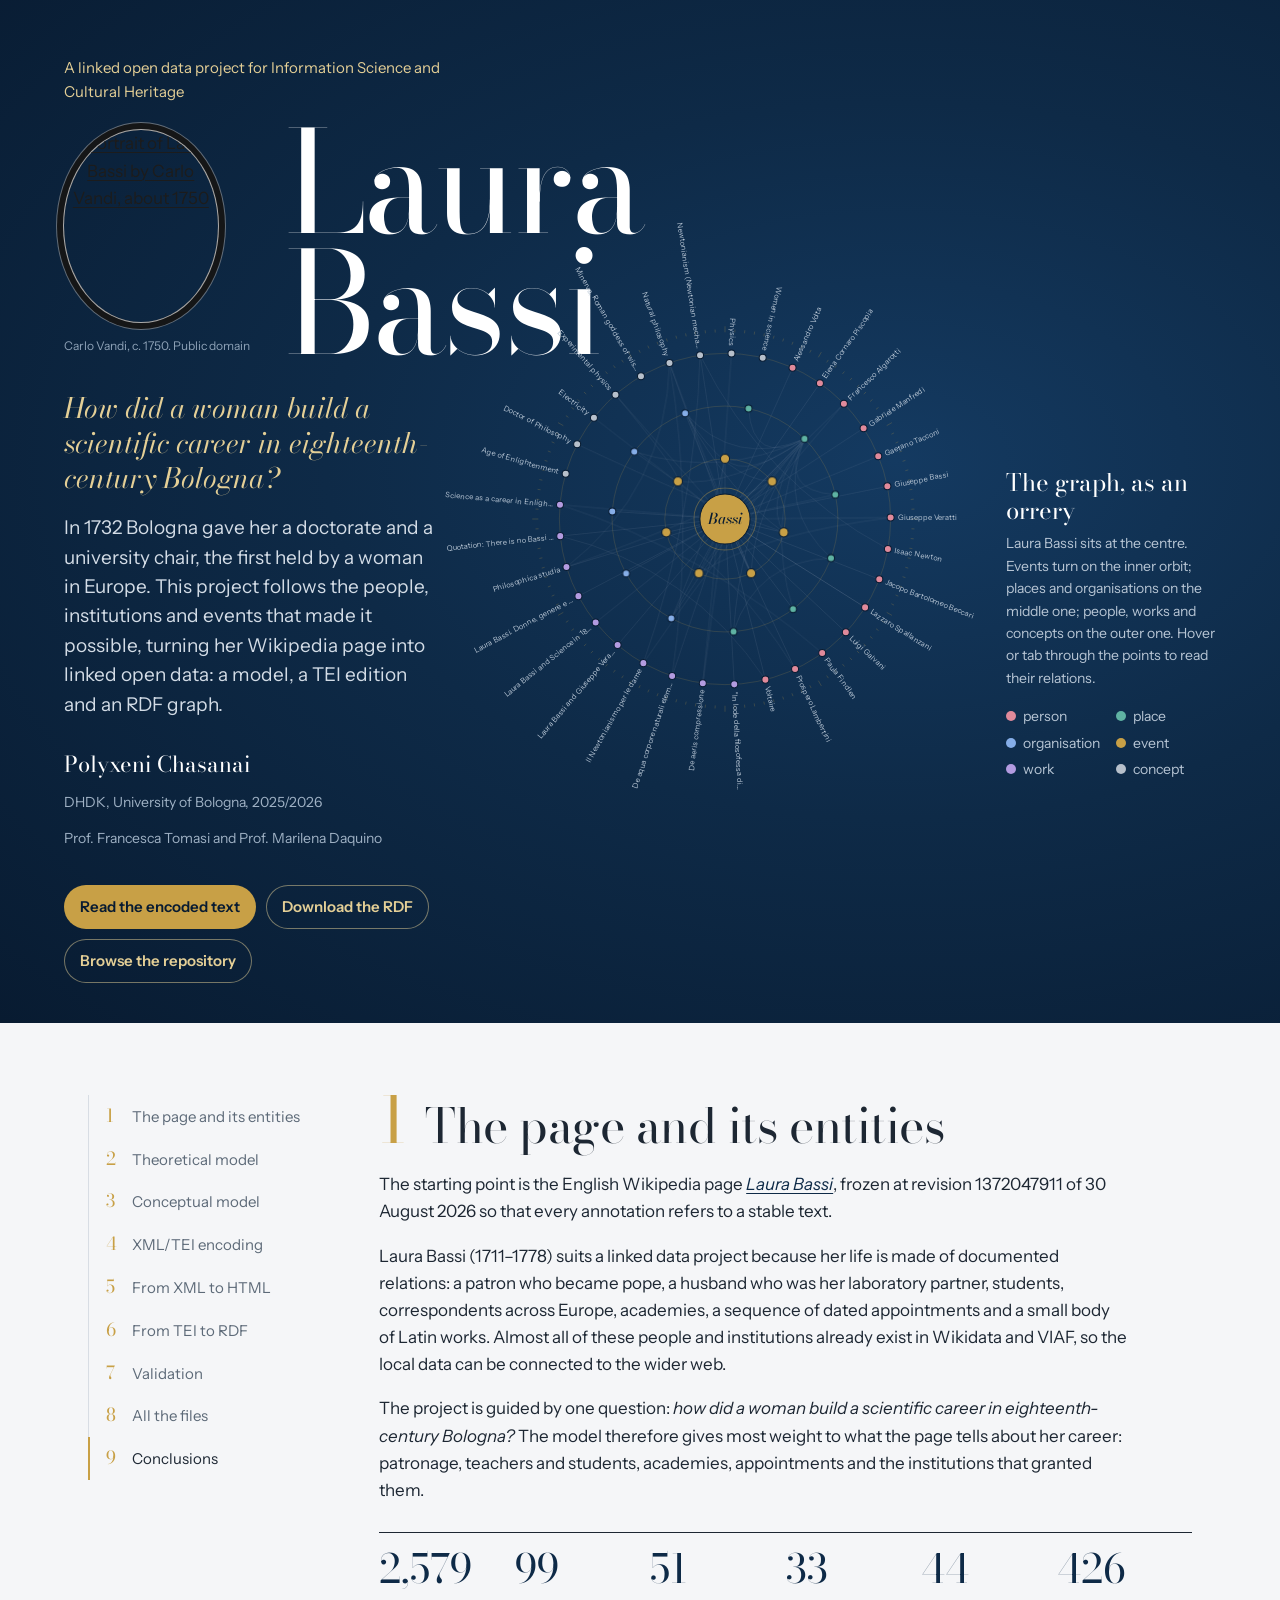
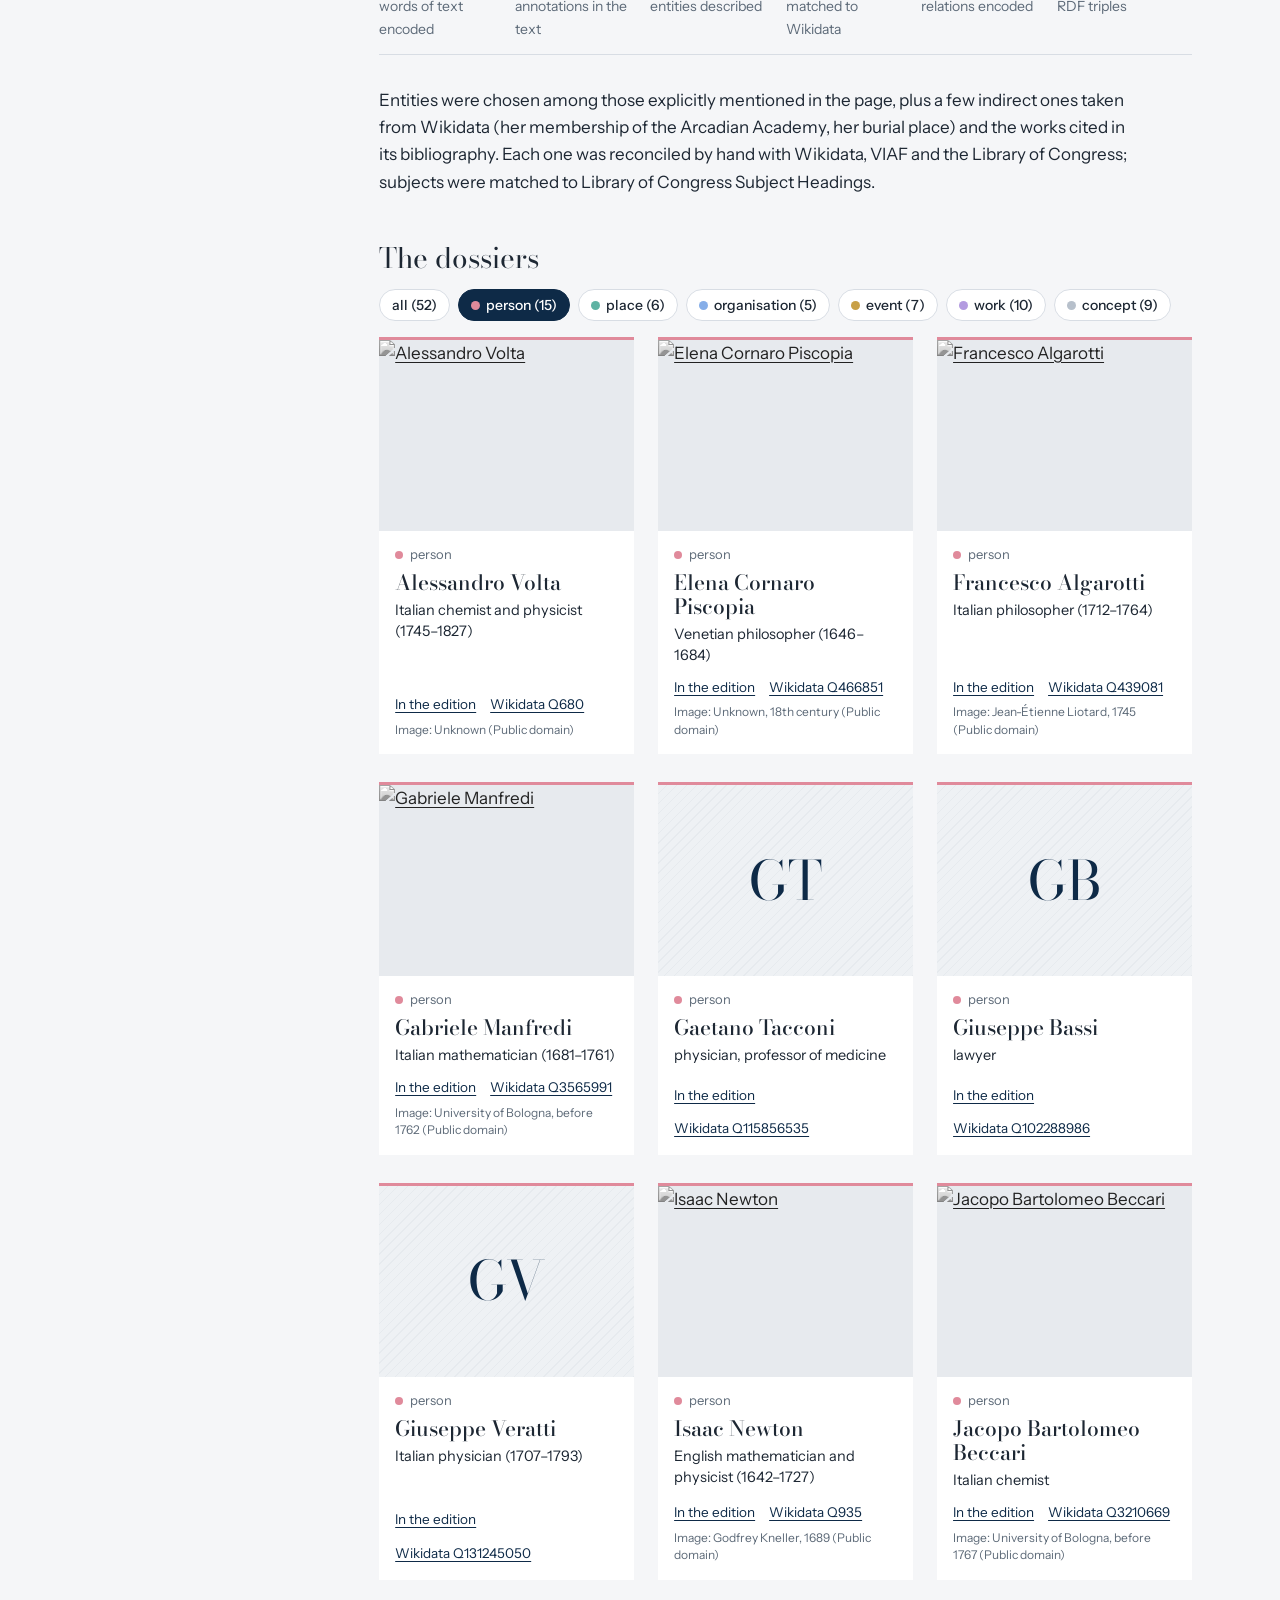
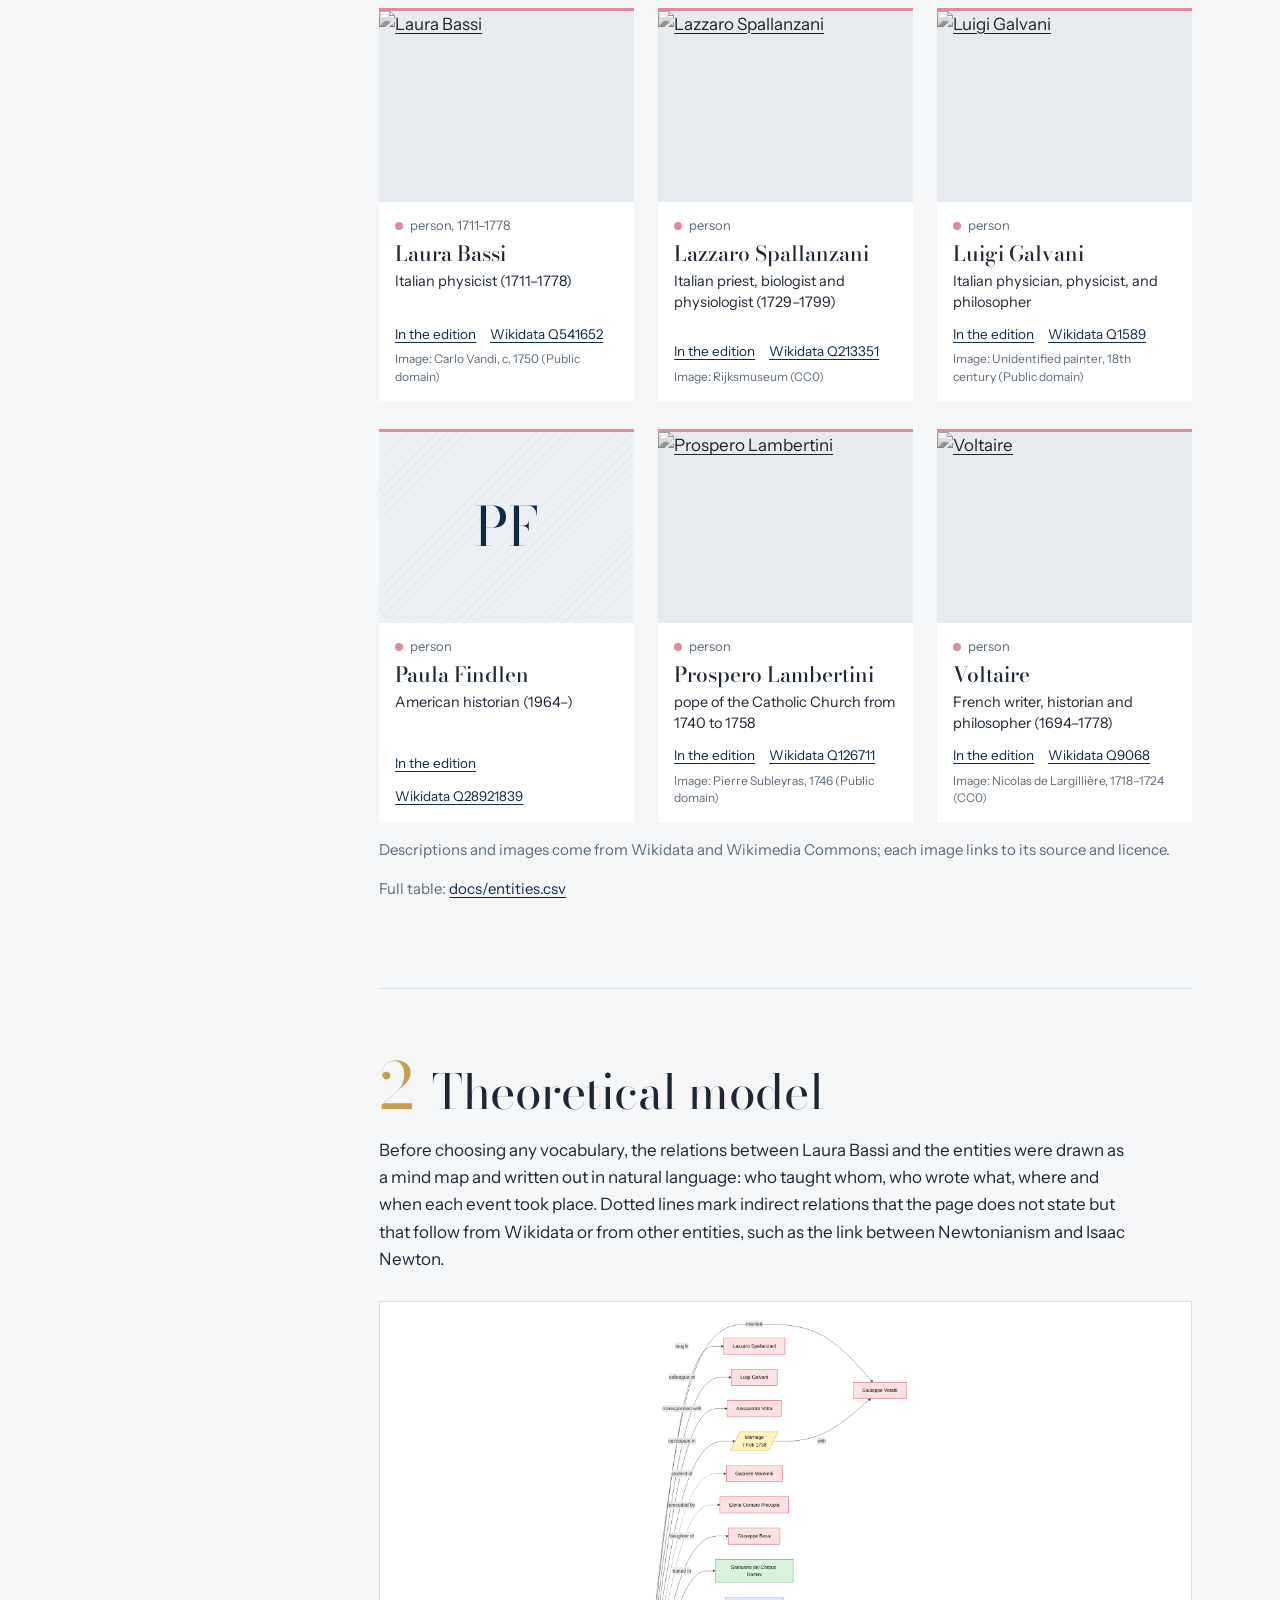
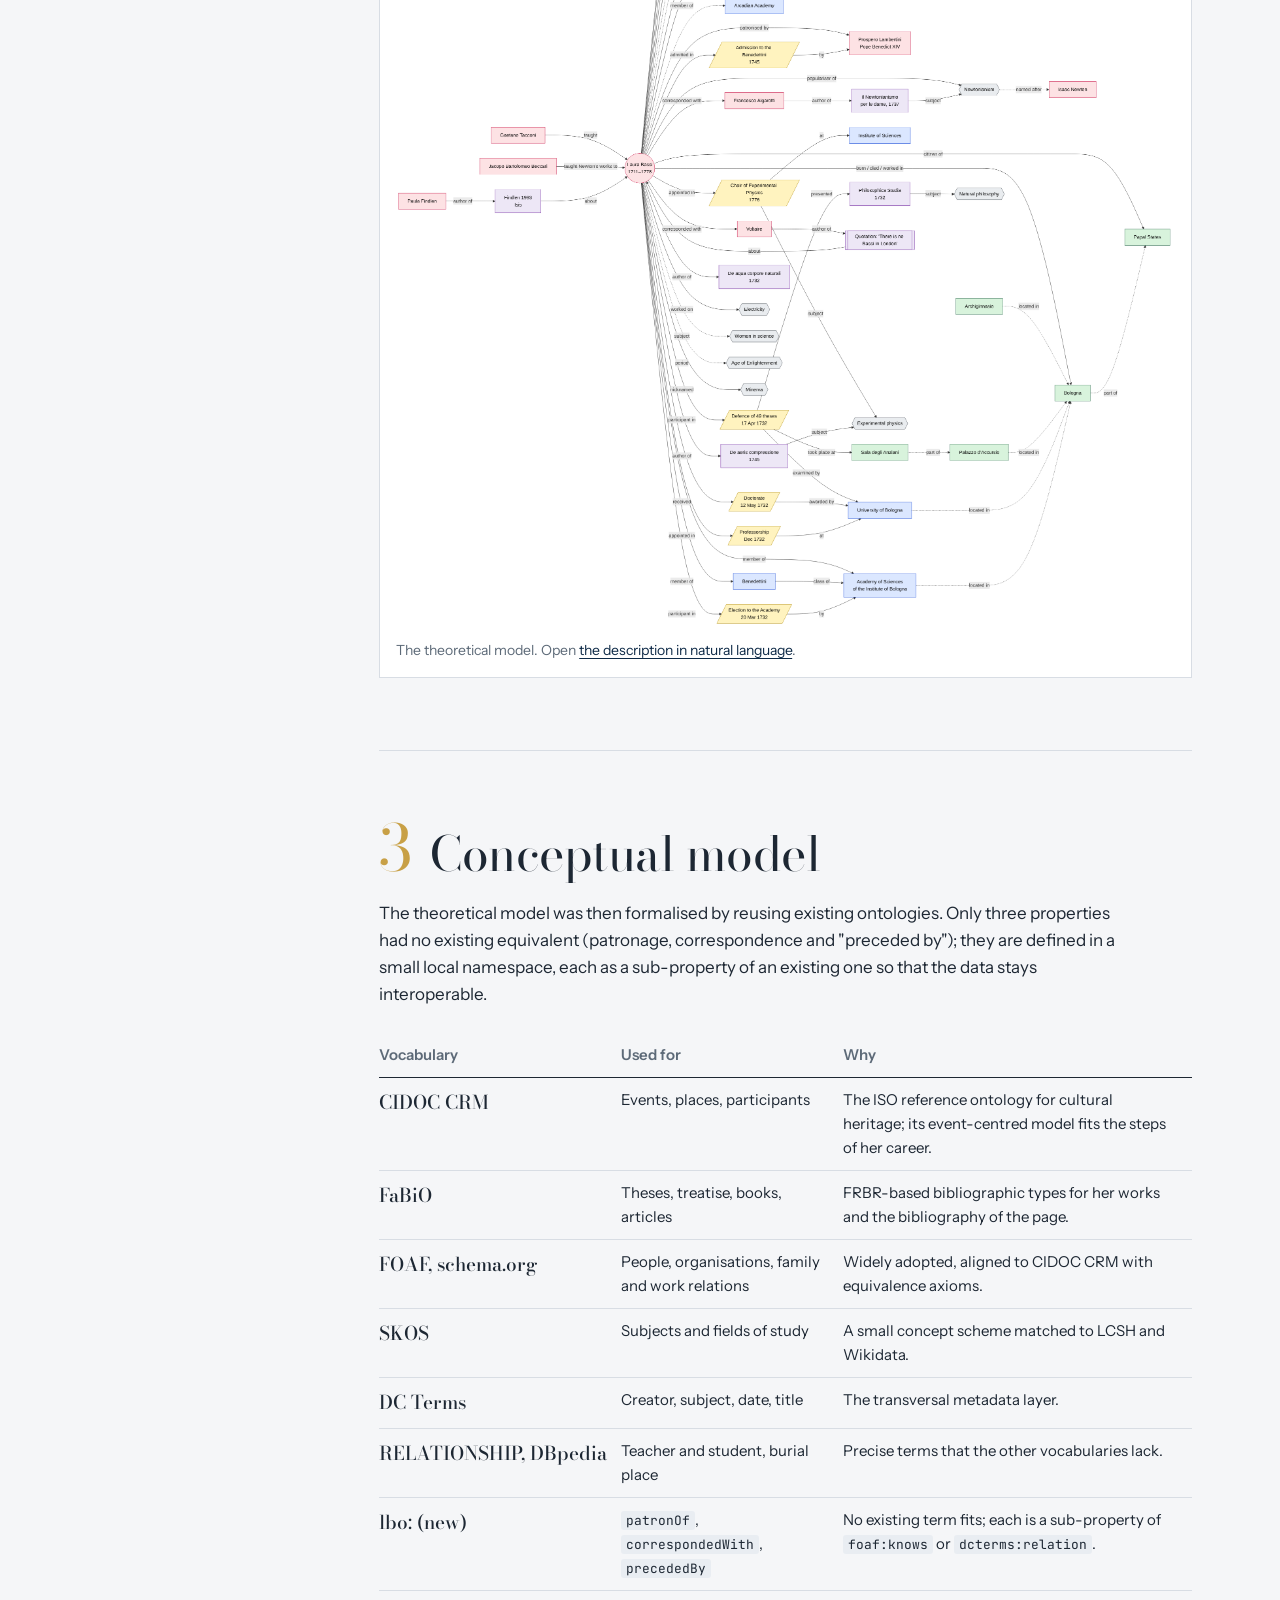
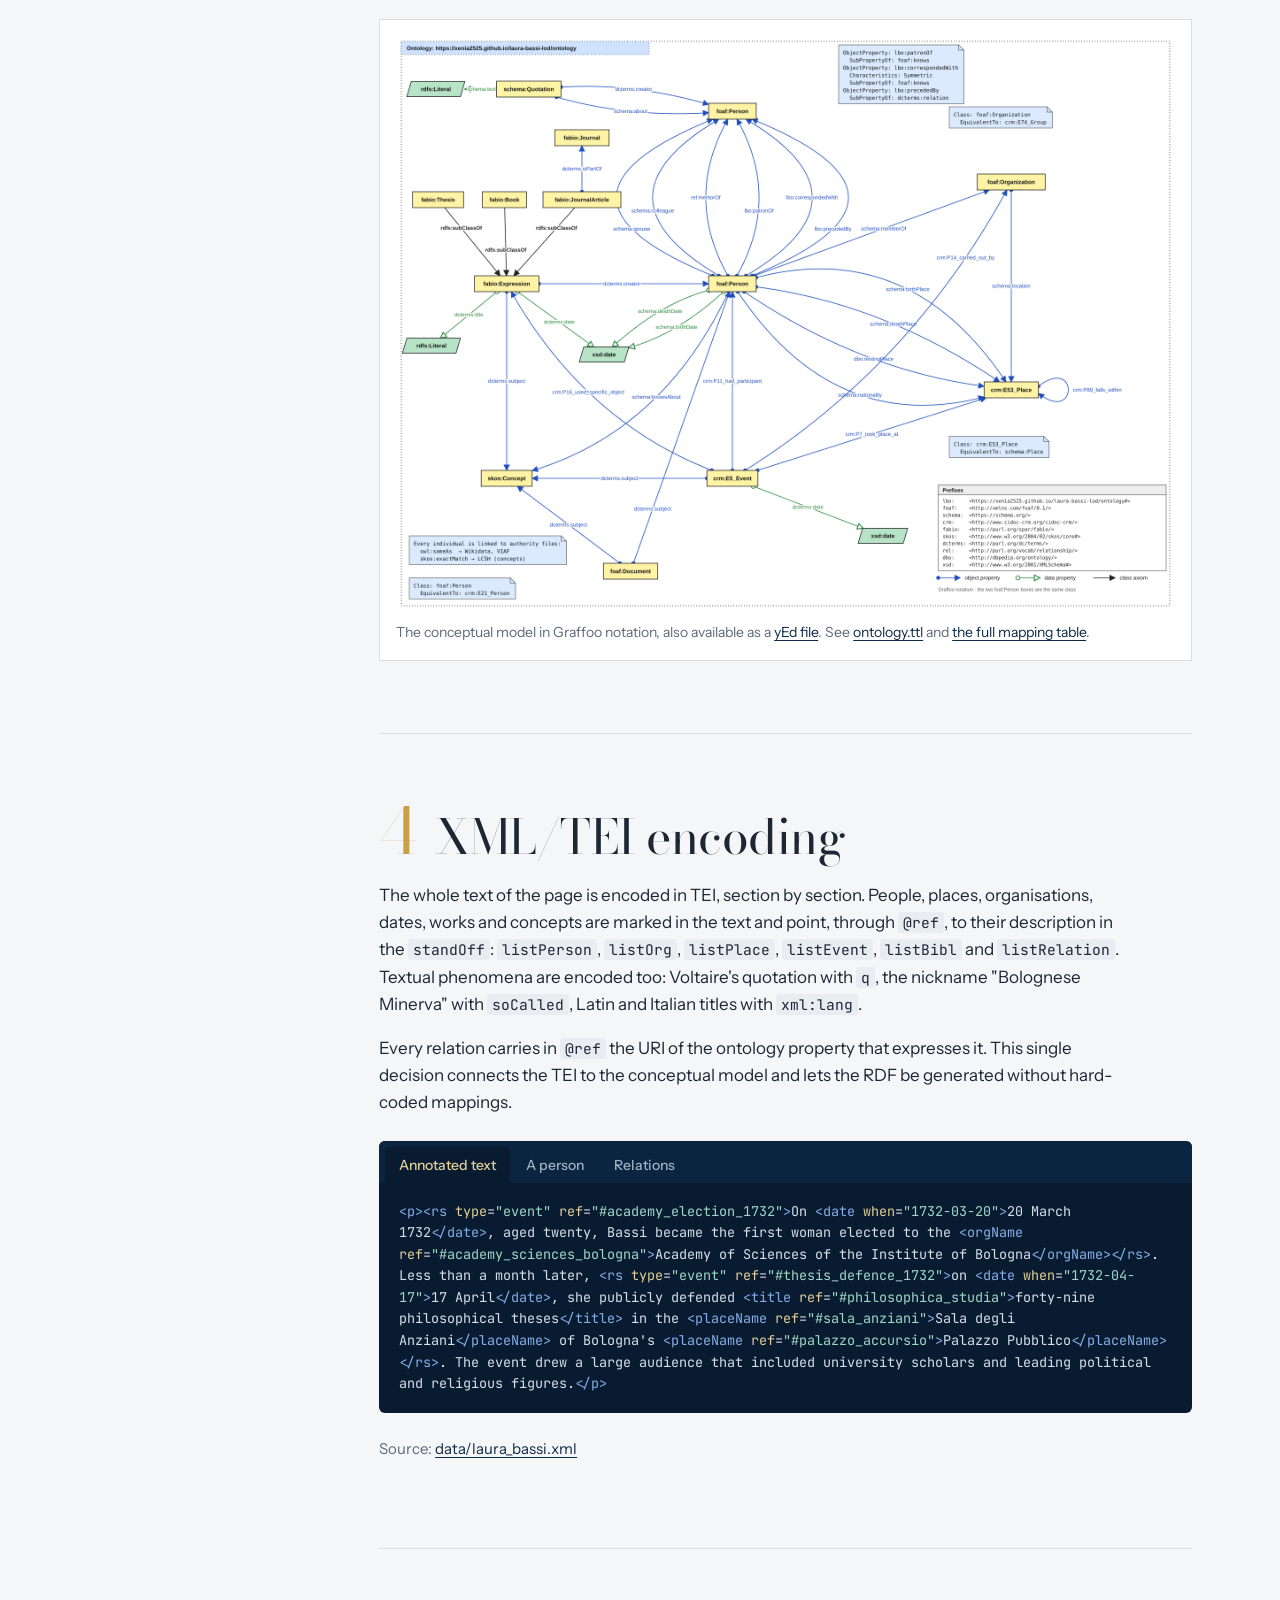
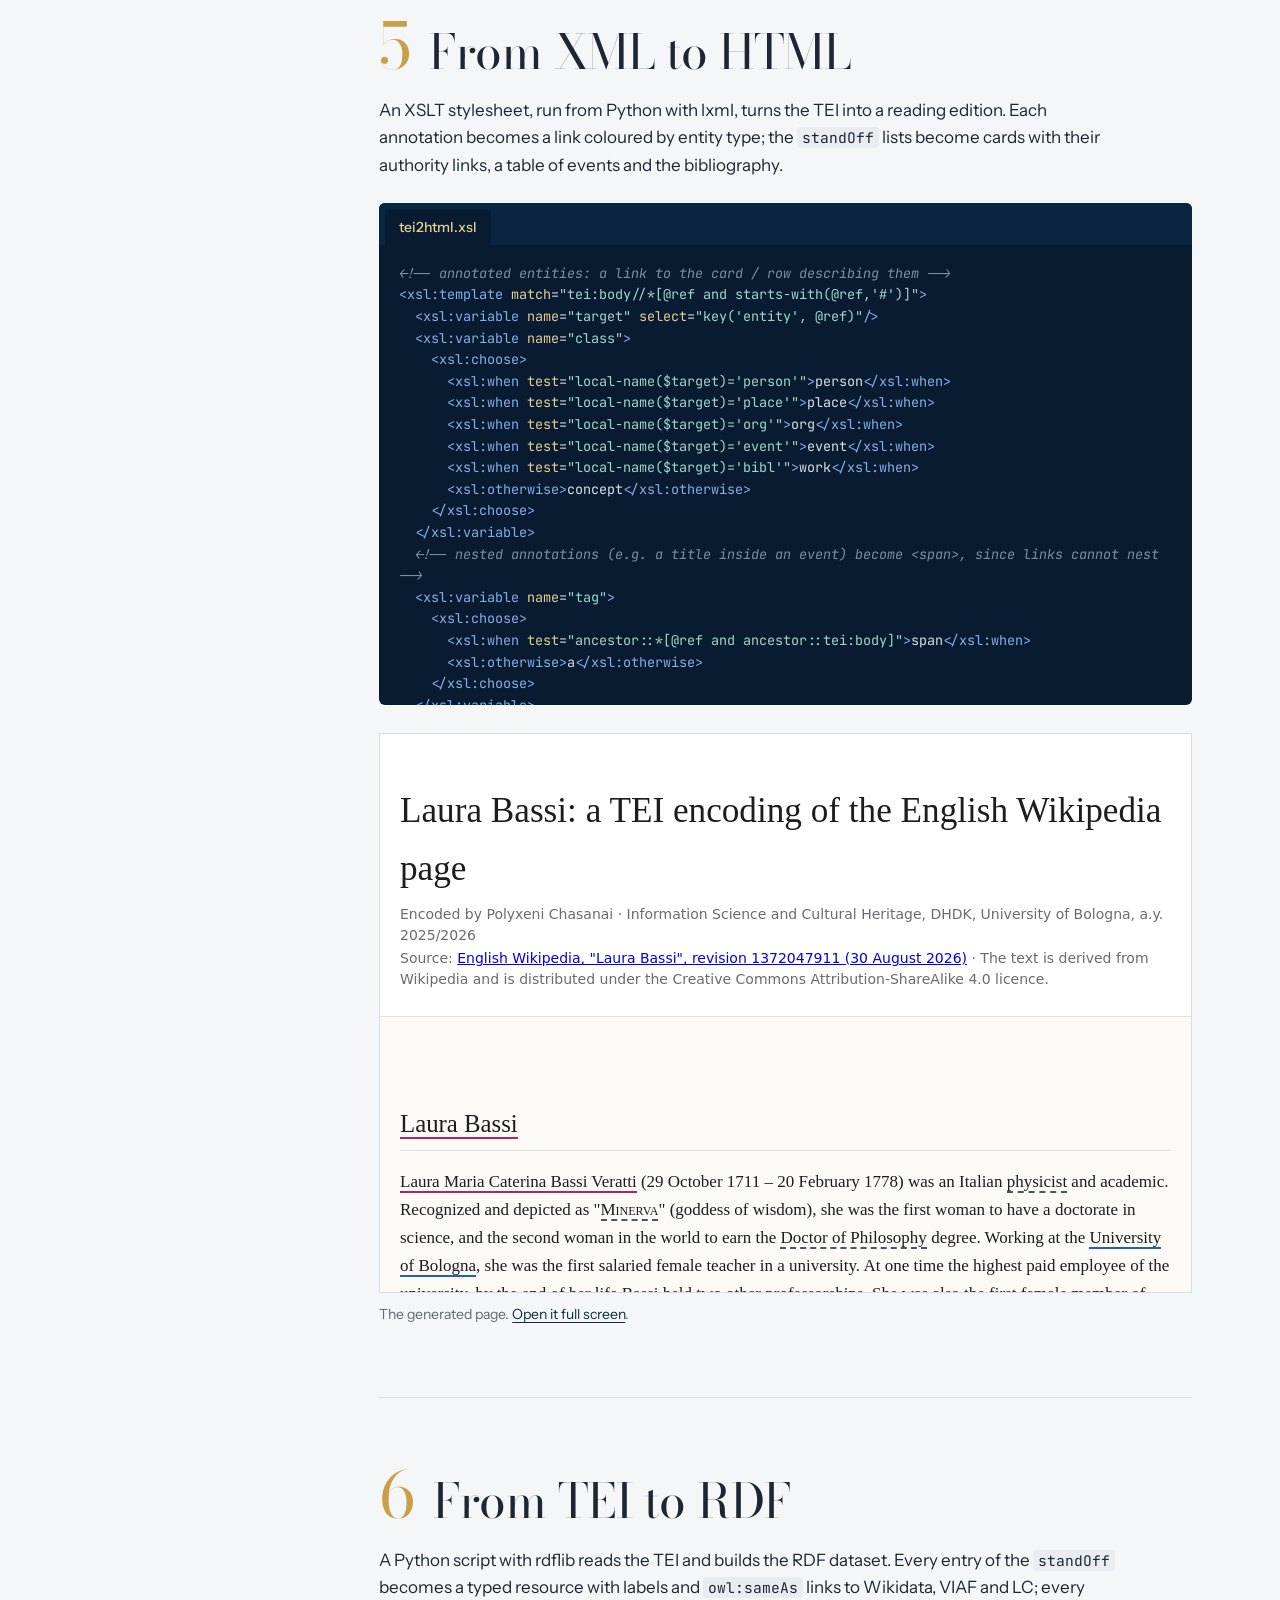
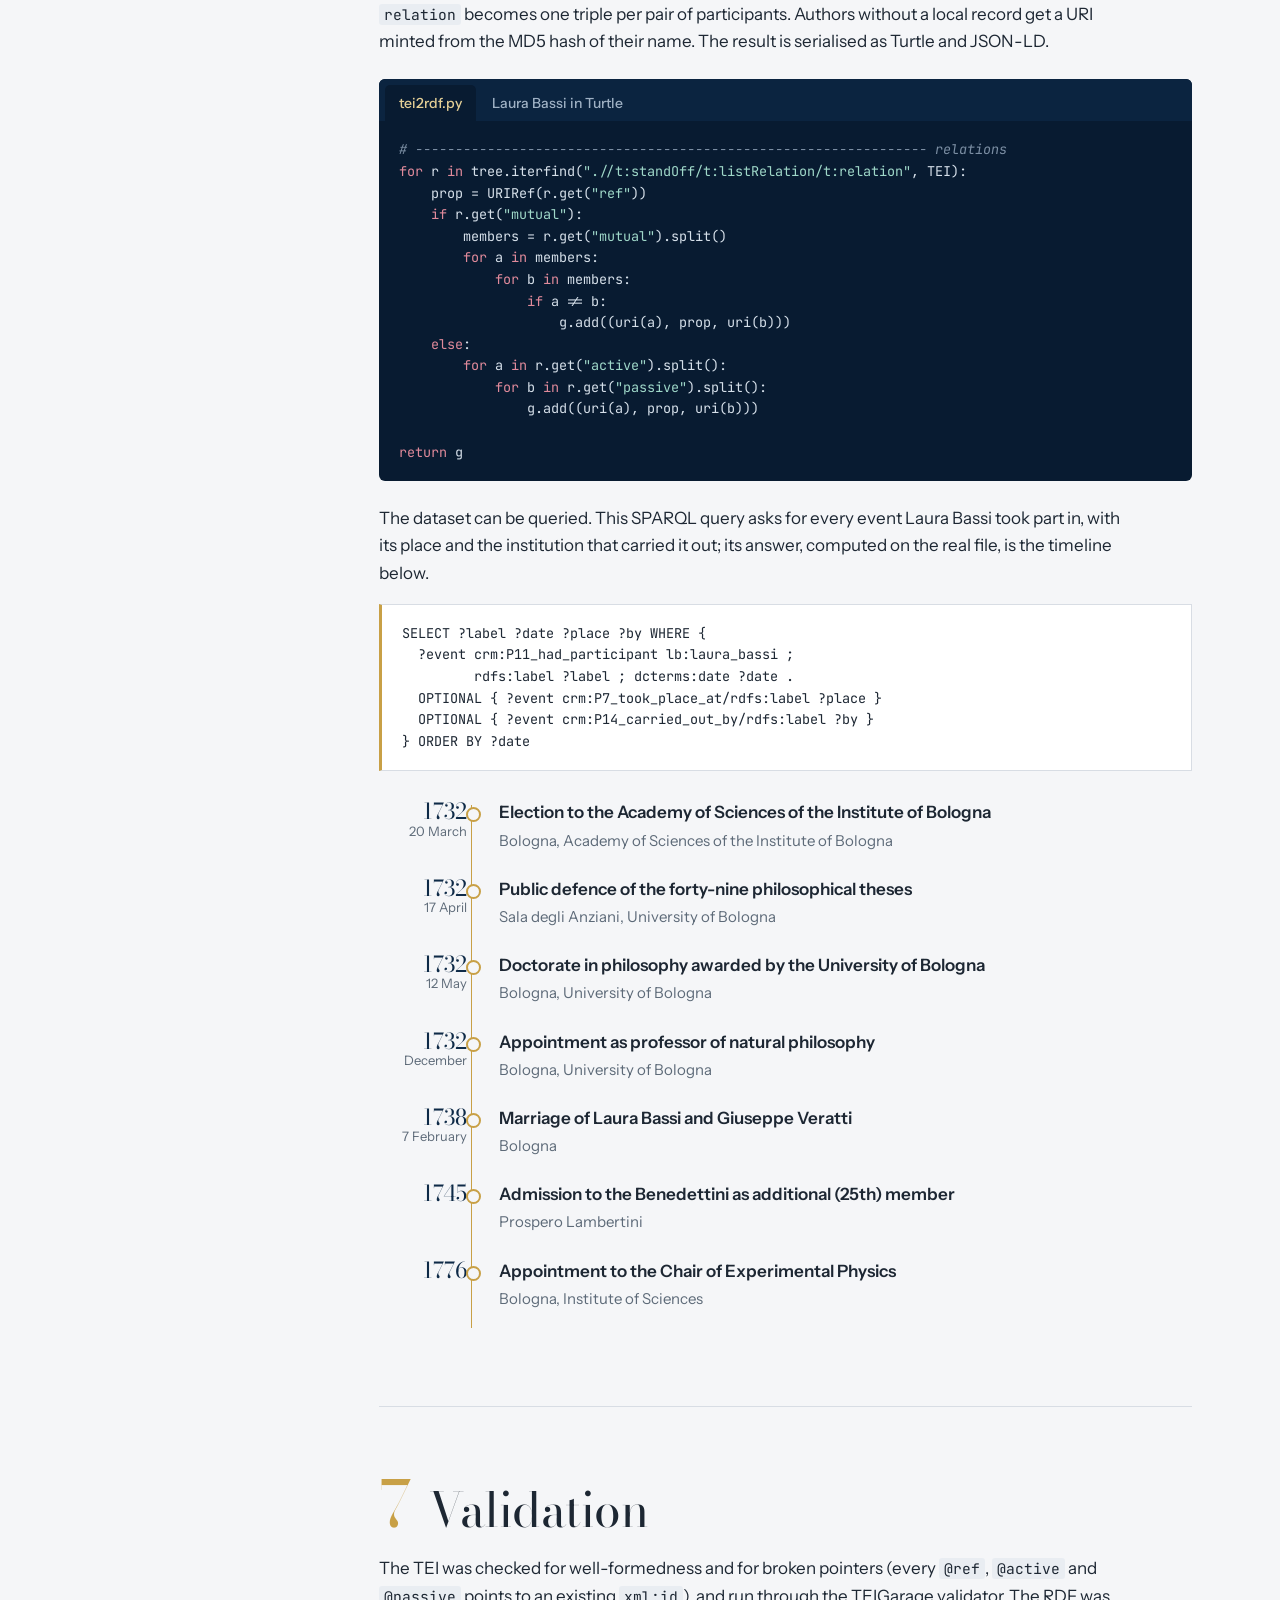
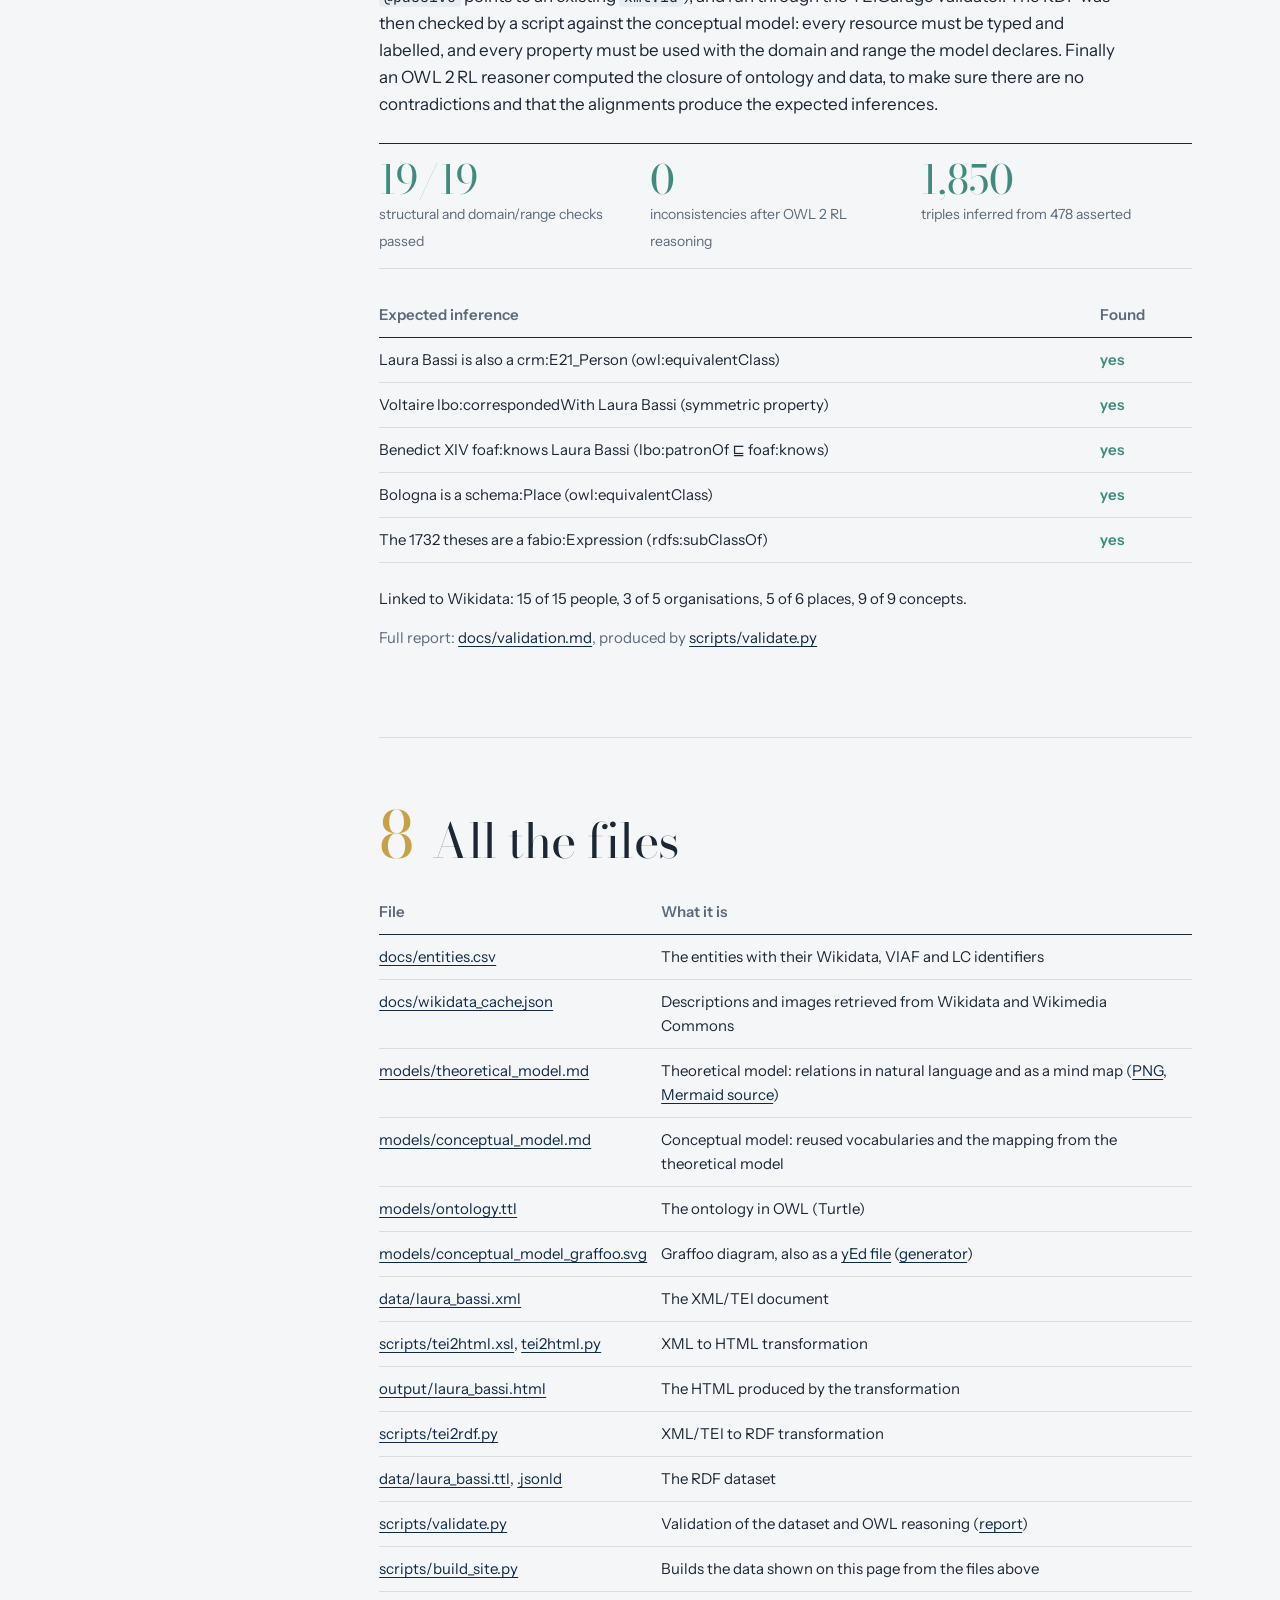
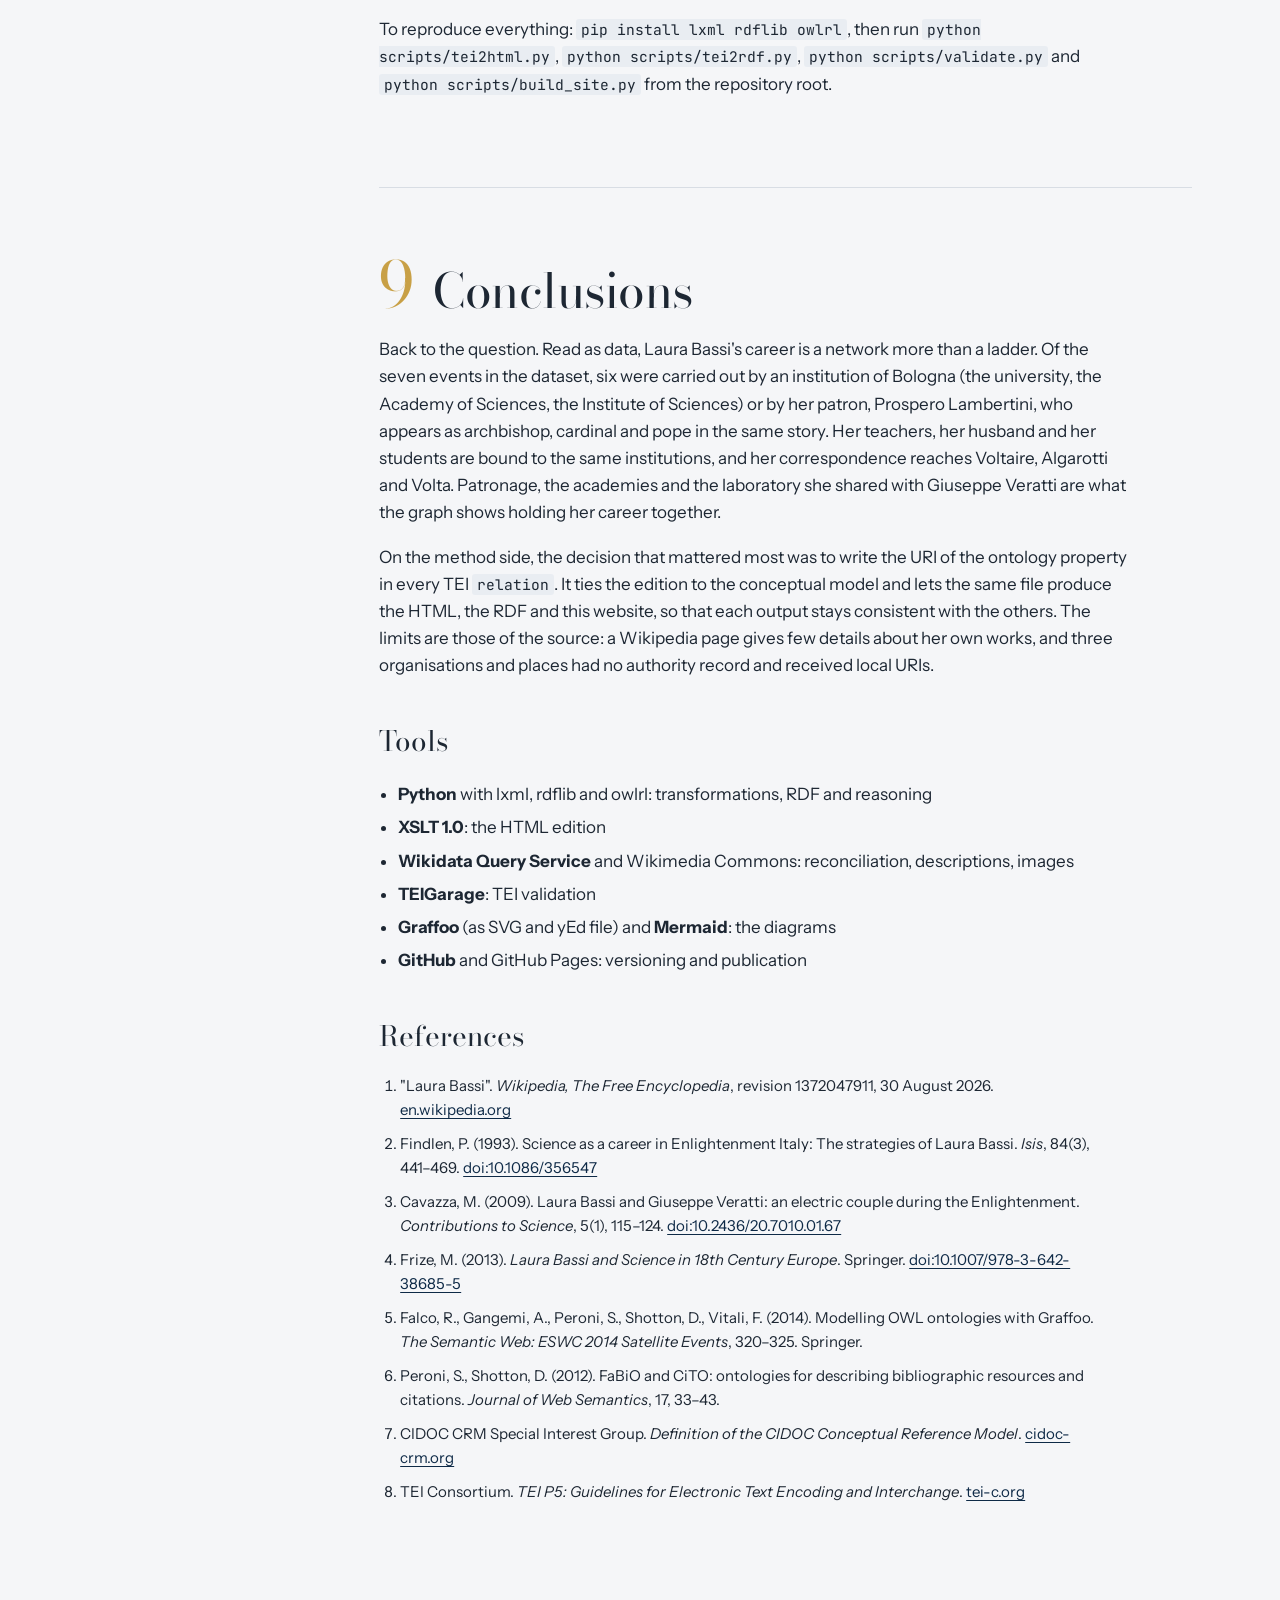
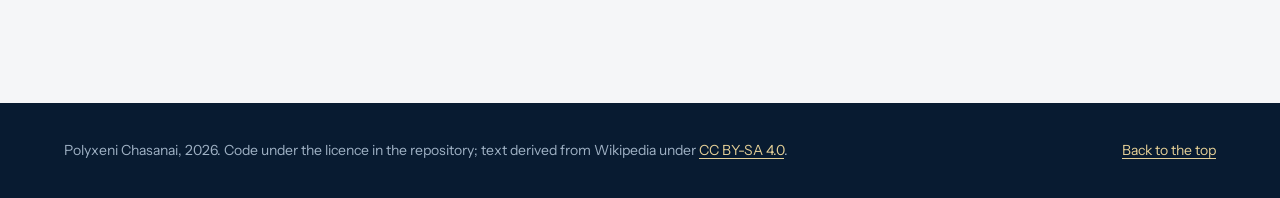
==== commit 3cb3a0f3: "Website: portrait, research question, entity dossiers, validation, conclusions - scripts/validate.py" ====
--- a/index.html
+++ b/index.html
@@ -22,8 +22,15 @@
 <header class="hero" id="top">
   <div class="hero-text">
     <p class="hero-kicker">A linked open data project for Information Science and Cultural Heritage</p>
-    <h1>Laura<br>Bassi</h1>
-    <p class="hero-lede">In 1732 Bologna gave her a doctorate and a university chair, the first ever held by a woman in Europe. This project takes her Wikipedia page and turns it into linked open data: a model, a TEI edition and an RDF graph.</p>
+    <div class="hero-title">
+      <figure class="portrait">
+        <a href="https://commons.wikimedia.org/wiki/File:Laura_Bassi_-_Carlo_Vandi.jpg"><img src="https://commons.wikimedia.org/wiki/Special:FilePath/Laura_Bassi_-_Carlo_Vandi.jpg?width=420" alt="Portrait of Laura Bassi by Carlo Vandi, about 1750"></a>
+        <figcaption>Carlo Vandi, c. 1750. Public domain</figcaption>
+      </figure>
+      <h1>Laura<br>Bassi</h1>
+    </div>
+    <p class="hero-question">How did a woman build a scientific career in eighteenth-century Bologna?</p>
+    <p class="hero-lede">In 1732 Bologna gave her a doctorate and a university chair, the first held by a woman in Europe. This project follows the people, institutions and events that made it possible, turning her Wikipedia page into linked open data: a model, a TEI edition and an RDF graph.</p>
     <p class="hero-author">Polyxeni Chasanai<br><span>DHDK, University of Bologna, 2025/2026<br>Prof. Francesca Tomasi and Prof. Marilena Daquino</span></p>
     <nav class="hero-links" aria-label="Main files">
       <a href="output/laura_bassi.html">Read the encoded text</a>
@@ -63,7 +70,9 @@
       <li><a href="#tei"><span>4</span>XML/TEI encoding</a></li>
       <li><a href="#html"><span>5</span>From XML to HTML</a></li>
       <li><a href="#rdf"><span>6</span>From TEI to RDF</a></li>
-      <li><a href="#files"><span>7</span>All the files</a></li>
+      <li><a href="#validation"><span>7</span>Validation</a></li>
+      <li><a href="#files"><span>8</span>All the files</a></li>
+      <li><a href="#conclusions"><span>9</span>Conclusions</a></li>
     </ol>
   </nav>
 
@@ -74,15 +83,18 @@
       <div class="prose">
         <p>The starting point is the English Wikipedia page <a href="https://en.wikipedia.org/w/index.php?title=Laura_Bassi&amp;oldid=1372047911"><cite>Laura Bassi</cite></a>, frozen at revision 1372047911 of 30 August 2026 so that every annotation refers to a stable text.</p>
         <p>Laura Bassi (1711–1778) suits a linked data project because her life is made of documented relations: a patron who became pope, a husband who was her laboratory partner, students, correspondents across Europe, academies, a sequence of dated appointments and a small body of Latin works. Almost all of these people and institutions already exist in Wikidata and VIAF, so the local data can be connected to the wider web.</p>
+        <p>The project is guided by one question: <em>how did a woman build a scientific career in eighteenth-century Bologna?</em> The model therefore gives most weight to what the page tells about her career: patronage, teachers and students, academies, appointments and the institutions that granted them.</p>
       </div>
       <dl class="readout" id="readout"></dl>
       <div class="prose">
         <p>Entities were chosen among those explicitly mentioned in the page, plus a few indirect ones taken from Wikidata (her membership of the Arcadian Academy, her burial place) and the works cited in its bibliography. Each one was reconciled by hand with Wikidata, VIAF and the Library of Congress; subjects were matched to Library of Congress Subject Headings.</p>
       </div>
+      <h3 class="sub">The dossiers</h3>
       <div class="entity-browser">
         <div class="chips" role="group" aria-label="Filter entities by type" id="chips"></div>
-        <ul class="entity-list" id="entity-list"></ul>
-      </div>
+        <div class="dossiers" id="entity-list"></div>
+      </div>
+      <p class="file-note">Descriptions and images come from Wikidata and Wikimedia Commons; each image links to its source and licence.</p>
       <p class="file-note">Full table: <a href="docs/entities.csv">docs/entities.csv</a></p>
     </section>
 
@@ -118,7 +130,7 @@
       </table>
       <figure class="plate plate-wide">
         <a href="models/conceptual_model_graffoo.svg"><img src="models/conceptual_model_graffoo.png" alt="Conceptual model in Graffoo notation"></a>
-        <figcaption>The conceptual model in Graffoo notation. See <a href="models/ontology.ttl">ontology.ttl</a> and <a href="models/conceptual_model.md">the full mapping table</a>.</figcaption>
+        <figcaption>The conceptual model in Graffoo notation, also available as a <a href="models/conceptual_model_graffoo.graphml">yEd file</a>. See <a href="models/ontology.ttl">ontology.ttl</a> and <a href="models/conceptual_model.md">the full mapping table</a>.</figcaption>
       </figure>
     </section>
 
@@ -184,27 +196,68 @@
     </section>
 
     <!-- 7 ============================================================ -->
+    <section id="validation" class="step">
+      <header class="step-head"><span class="step-n">7</span><h2>Validation</h2></header>
+      <div class="prose">
+        <p>The TEI was checked for well-formedness and for broken pointers (every <code>@ref</code>, <code>@active</code> and <code>@passive</code> points to an existing <code>xml:id</code>), and run through the TEIGarage validator. The RDF was then checked by a script against the conceptual model: every resource must be typed and labelled, and every property must be used with the domain and range the model declares. Finally an OWL 2 RL reasoner computed the closure of ontology and data, to make sure there are no contradictions and that the alignments produce the expected inferences.</p>
+      </div>
+      <div id="validation-report" class="validation"></div>
+      <p class="file-note">Full report: <a href="docs/validation.md">docs/validation.md</a>, produced by <a href="scripts/validate.py">scripts/validate.py</a></p>
+    </section>
+
+    <!-- 8 ============================================================ -->
     <section id="files" class="step">
-      <header class="step-head"><span class="step-n">7</span><h2>All the files</h2></header>
+      <header class="step-head"><span class="step-n">8</span><h2>All the files</h2></header>
       <table class="files">
         <thead><tr><th scope="col">File</th><th scope="col">What it is</th></tr></thead>
         <tbody>
           <tr><td><a href="docs/entities.csv">docs/entities.csv</a></td><td>The entities with their Wikidata, VIAF and LC identifiers</td></tr>
+          <tr><td><a href="docs/wikidata_cache.json">docs/wikidata_cache.json</a></td><td>Descriptions and images retrieved from Wikidata and Wikimedia Commons</td></tr>
           <tr><td><a href="models/theoretical_model.md">models/theoretical_model.md</a></td><td>Theoretical model: relations in natural language and as a mind map (<a href="models/theoretical_model.png">PNG</a>, <a href="models/theoretical_model.mmd">Mermaid source</a>)</td></tr>
           <tr><td><a href="models/conceptual_model.md">models/conceptual_model.md</a></td><td>Conceptual model: reused vocabularies and the mapping from the theoretical model</td></tr>
           <tr><td><a href="models/ontology.ttl">models/ontology.ttl</a></td><td>The ontology in OWL (Turtle)</td></tr>
-          <tr><td><a href="models/conceptual_model_graffoo.svg">models/conceptual_model_graffoo.svg</a></td><td>Graffoo diagram (<a href="models/graffoo_diagram.py">generator</a>)</td></tr>
+          <tr><td><a href="models/conceptual_model_graffoo.svg">models/conceptual_model_graffoo.svg</a></td><td>Graffoo diagram, also as a <a href="models/conceptual_model_graffoo.graphml">yEd file</a> (<a href="models/graffoo_diagram.py">generator</a>)</td></tr>
           <tr><td><a href="data/laura_bassi.xml">data/laura_bassi.xml</a></td><td>The XML/TEI document</td></tr>
           <tr><td><a href="scripts/tei2html.xsl">scripts/tei2html.xsl</a>, <a href="scripts/tei2html.py">tei2html.py</a></td><td>XML to HTML transformation</td></tr>
           <tr><td><a href="output/laura_bassi.html">output/laura_bassi.html</a></td><td>The HTML produced by the transformation</td></tr>
           <tr><td><a href="scripts/tei2rdf.py">scripts/tei2rdf.py</a></td><td>XML/TEI to RDF transformation</td></tr>
           <tr><td><a href="data/laura_bassi.ttl">data/laura_bassi.ttl</a>, <a href="data/laura_bassi.jsonld">.jsonld</a></td><td>The RDF dataset</td></tr>
+          <tr><td><a href="scripts/validate.py">scripts/validate.py</a></td><td>Validation of the dataset and OWL reasoning (<a href="docs/validation.md">report</a>)</td></tr>
           <tr><td><a href="scripts/build_site.py">scripts/build_site.py</a></td><td>Builds the data shown on this page from the files above</td></tr>
         </tbody>
       </table>
       <div class="prose">
-        <p>To reproduce everything: <code>pip install lxml rdflib</code>, then run <code>python scripts/tei2html.py</code>, <code>python scripts/tei2rdf.py</code> and <code>python scripts/build_site.py</code> from the repository root.</p>
-      </div>
+        <p>To reproduce everything: <code>pip install lxml rdflib owlrl</code>, then run <code>python scripts/tei2html.py</code>, <code>python scripts/tei2rdf.py</code>, <code>python scripts/validate.py</code> and <code>python scripts/build_site.py</code> from the repository root.</p>
+      </div>
+    </section>
+
+    <!-- 9 ============================================================ -->
+    <section id="conclusions" class="step">
+      <header class="step-head"><span class="step-n">9</span><h2>Conclusions</h2></header>
+      <div class="prose">
+        <p>Back to the question. Read as data, Laura Bassi's career is a network more than a ladder. Of the seven events in the dataset, six were carried out by an institution of Bologna (the university, the Academy of Sciences, the Institute of Sciences) or by her patron, Prospero Lambertini, who appears as archbishop, cardinal and pope in the same story. Her teachers, her husband and her students are bound to the same institutions, and her correspondence reaches Voltaire, Algarotti and Volta. Patronage, the academies and the laboratory she shared with Giuseppe Veratti are what the graph shows holding her career together.</p>
+        <p>On the method side, the decision that mattered most was to write the URI of the ontology property in every TEI <code>relation</code>. It ties the edition to the conceptual model and lets the same file produce the HTML, the RDF and this website, so that each output stays consistent with the others. The limits are those of the source: a Wikipedia page gives few details about her own works, and three organisations and places had no authority record and received local URIs.</p>
+      </div>
+      <h3 class="sub">Tools</h3>
+      <ul class="tools">
+        <li><b>Python</b> with lxml, rdflib and owlrl: transformations, RDF and reasoning</li>
+        <li><b>XSLT 1.0</b>: the HTML edition</li>
+        <li><b>Wikidata Query Service</b> and Wikimedia Commons: reconciliation, descriptions, images</li>
+        <li><b>TEIGarage</b>: TEI validation</li>
+        <li><b>Graffoo</b> (as SVG and yEd file) and <b>Mermaid</b>: the diagrams</li>
+        <li><b>GitHub</b> and GitHub Pages: versioning and publication</li>
+      </ul>
+      <h3 class="sub">References</h3>
+      <ol class="refs">
+        <li>"Laura Bassi". <cite>Wikipedia, The Free Encyclopedia</cite>, revision 1372047911, 30 August 2026. <a href="https://en.wikipedia.org/w/index.php?title=Laura_Bassi&amp;oldid=1372047911">en.wikipedia.org</a></li>
+        <li>Findlen, P. (1993). Science as a career in Enlightenment Italy: The strategies of Laura Bassi. <cite>Isis</cite>, 84(3), 441–469. <a href="https://doi.org/10.1086/356547">doi:10.1086/356547</a></li>
+        <li>Cavazza, M. (2009). Laura Bassi and Giuseppe Veratti: an electric couple during the Enlightenment. <cite>Contributions to Science</cite>, 5(1), 115–124. <a href="https://doi.org/10.2436/20.7010.01.67">doi:10.2436/20.7010.01.67</a></li>
+        <li>Frize, M. (2013). <cite>Laura Bassi and Science in 18th Century Europe</cite>. Springer. <a href="https://doi.org/10.1007/978-3-642-38685-5">doi:10.1007/978-3-642-38685-5</a></li>
+        <li>Falco, R., Gangemi, A., Peroni, S., Shotton, D., Vitali, F. (2014). Modelling OWL ontologies with Graffoo. <cite>The Semantic Web: ESWC 2014 Satellite Events</cite>, 320–325. Springer.</li>
+        <li>Peroni, S., Shotton, D. (2012). FaBiO and CiTO: ontologies for describing bibliographic resources and citations. <cite>Journal of Web Semantics</cite>, 17, 33–43.</li>
+        <li>CIDOC CRM Special Interest Group. <cite>Definition of the CIDOC Conceptual Reference Model</cite>. <a href="https://www.cidoc-crm.org/">cidoc-crm.org</a></li>
+        <li>TEI Consortium. <cite>TEI P5: Guidelines for Electronic Text Encoding and Interchange</cite>. <a href="https://tei-c.org/guidelines/p5/">tei-c.org</a></li>
+      </ol>
     </section>
   </main>
 </div>
--- a/assets/style.css
+++ b/assets/style.css
@@ -226,3 +226,49 @@
   .vocab th, .vocab td { display: block; border: 0; padding: 2px 0; }
   .files td { word-break: break-all; }
 }
+
+/* ------------------------------------------------------------ portrait (hero) */
+.hero-title { display: flex; align-items: center; gap: clamp(18px, 3vw, 36px); margin-bottom: 26px; }
+.hero-title h1 { margin: 0; }
+.portrait { margin: 0; flex: none; text-align: center; }
+.portrait img {
+  display: block; width: clamp(110px, 12vw, 170px); aspect-ratio: 4 / 5; object-fit: cover; object-position: 50% 18%;
+  border-radius: 50%; filter: grayscale(1) contrast(1.12) brightness(1.02);
+  box-shadow: 0 0 0 1px var(--brass), 0 0 0 7px rgba(8, 27, 49, .9), 0 0 0 8px rgba(200, 160, 70, .55);
+}
+.portrait figcaption { font-size: 12px; color: #8ea2b7; margin-top: 14px; }
+.hero-question { font-family: var(--display); font-style: italic; font-size: clamp(22px, 2.2vw, 28px); line-height: 1.25; color: var(--brass-soft); max-width: 24ch; margin: 0 0 18px; }
+
+/* ------------------------------------------------------------ dossiers */
+h3.sub { font-family: var(--display); font-weight: 400; font-size: 28px; margin: 40px 0 6px; }
+.dossiers { display: grid; grid-template-columns: repeat(auto-fill, minmax(220px, 1fr)); gap: 28px 24px; }
+.dossier { border-top: 3px solid var(--c); background: #fff; display: flex; flex-direction: column; }
+.dossier-img { display: block; aspect-ratio: 4 / 3; overflow: hidden; background: #e7eaee; }
+.dossier-img img { width: 100%; height: 100%; object-fit: cover; object-position: 50% 25%; filter: grayscale(1) contrast(1.05); display: block; }
+.dossier-blank { display: grid; place-items: center; font-family: var(--display); font-size: 54px; color: var(--prussian);
+  background: repeating-linear-gradient(135deg, #eef1f4 0 6px, #e6eaee 6px 7px); }
+.dossier-body { padding: 14px 16px 16px; display: flex; flex-direction: column; gap: 6px; flex: 1; }
+.dossier-body h4 { font-family: var(--display); font-weight: 500; font-size: 21px; line-height: 1.15; margin: 0; }
+.dossier-body p { margin: 0; font-size: 14.5px; line-height: 1.45; }
+.dossier-type { color: var(--muted); font-size: 13px !important; }
+.dossier-type i { display: inline-block; width: 8px; height: 8px; border-radius: 50%; background: var(--c); margin-right: 7px; }
+.dossier-links { margin-top: auto !important; padding-top: 6px; display: flex; gap: 14px; flex-wrap: wrap; font-size: 13.5px !important; }
+.credit { font-size: 12px !important; color: var(--muted); }
+
+/* ------------------------------------------------------------ validation */
+.val-grid { display: grid; grid-template-columns: repeat(auto-fit, minmax(180px, 1fr)); border-top: 1px solid var(--ink); border-bottom: 1px solid var(--rule); margin: 24px 0 8px; }
+.val-grid div { padding: 16px 14px 14px 0; }
+.val-grid b { display: block; font-family: var(--display); font-weight: 400; font-size: 40px; line-height: 1; color: var(--verdigris); }
+.val-grid span { font-size: 14px; color: var(--muted); }
+.validation td:last-child { color: var(--verdigris); font-weight: 600; }
+.auth { font-size: 15px; }
+
+/* ------------------------------------------------------------ conclusions */
+.tools { padding-left: 1.1em; max-width: 68ch; }
+.tools li { margin-bottom: 6px; }
+.refs { padding-left: 1.4em; max-width: 72ch; font-size: 15px; }
+.refs li { margin-bottom: 10px; }
+
+@media (max-width: 860px) {
+  .hero-title { gap: 18px; }
+}
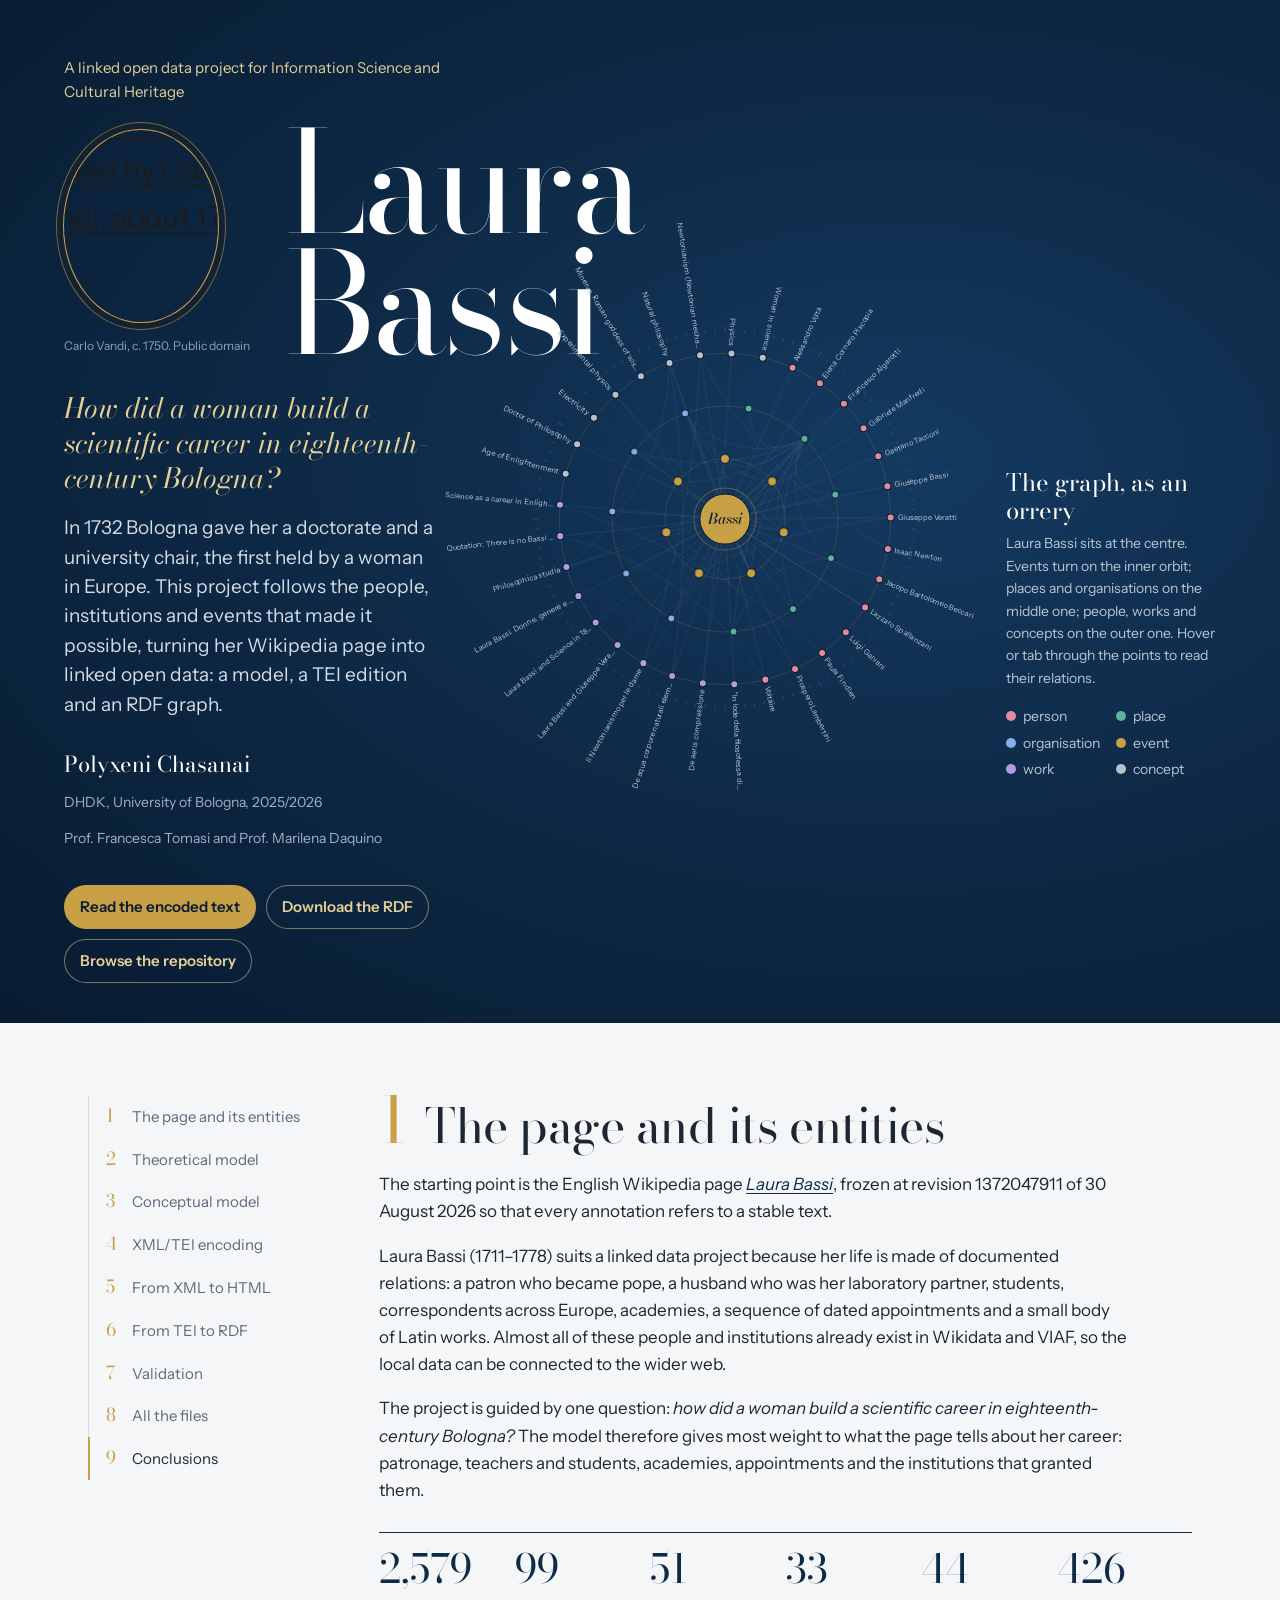
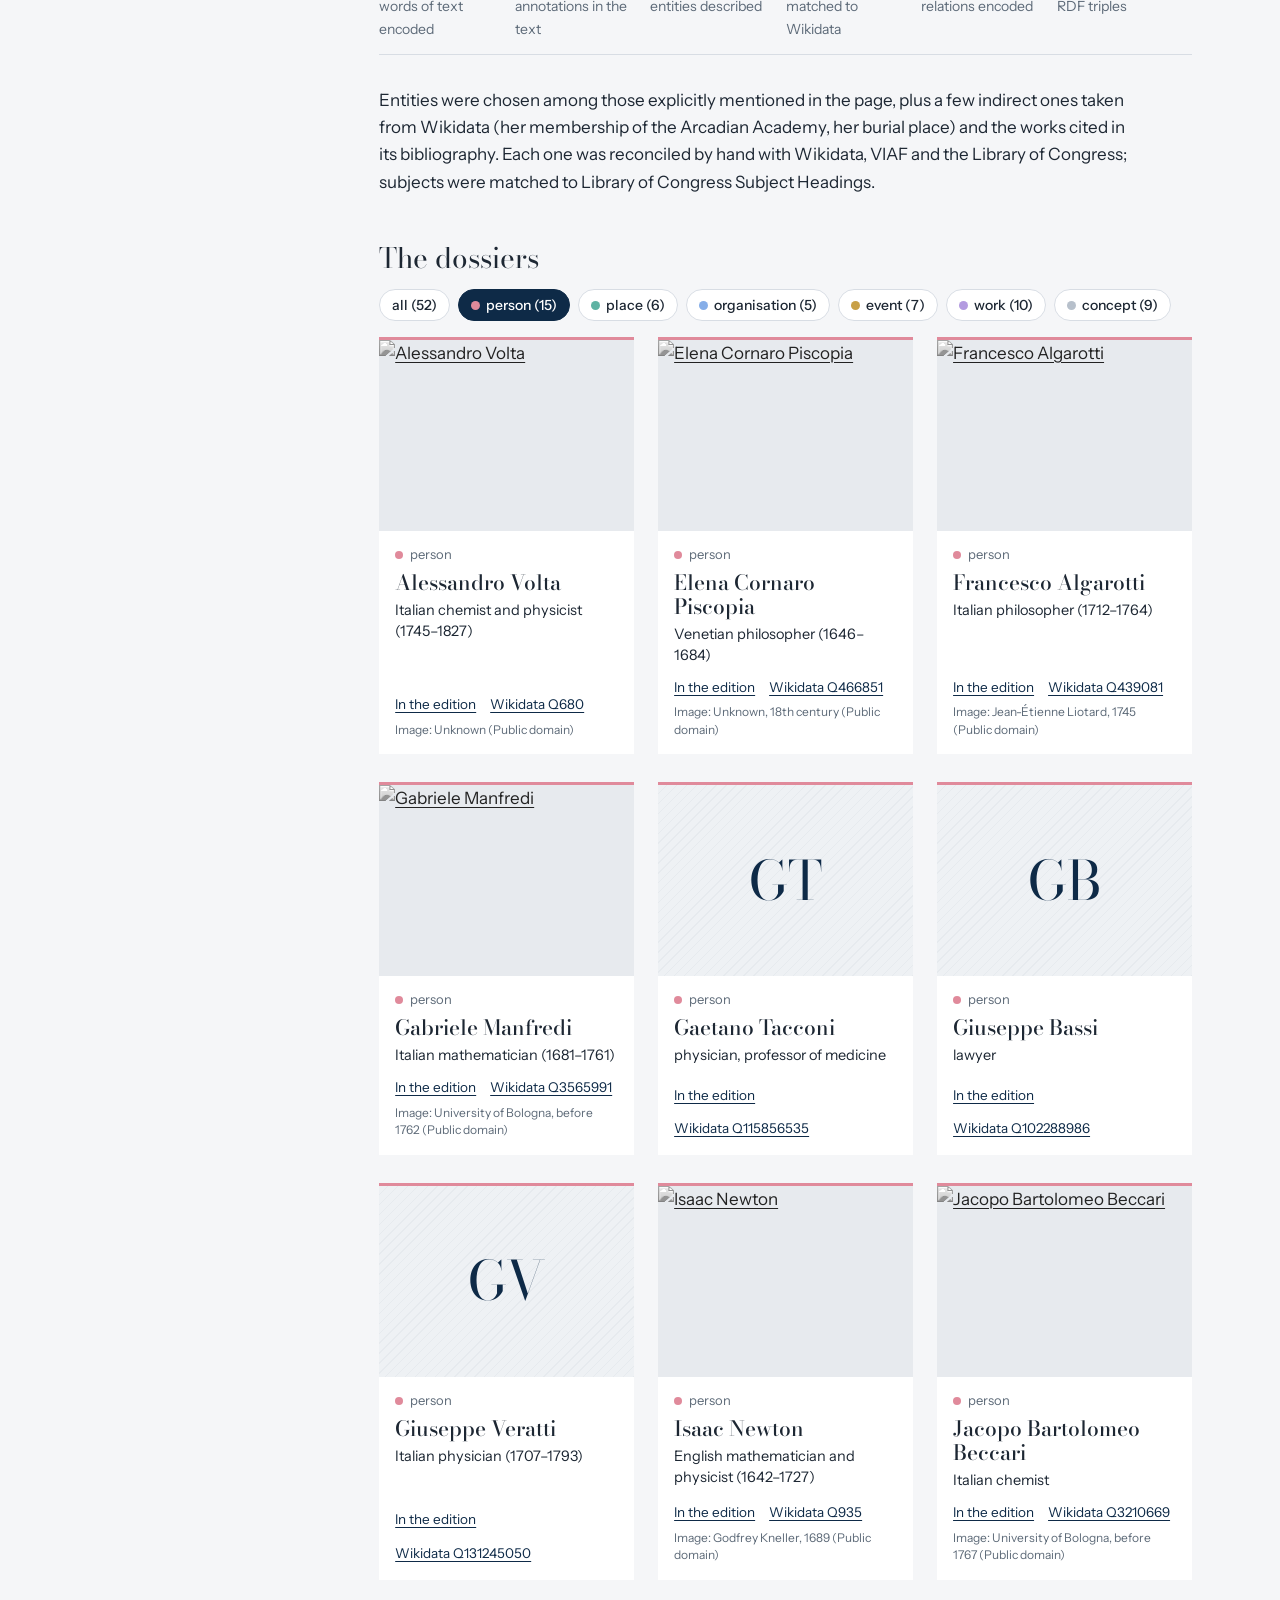
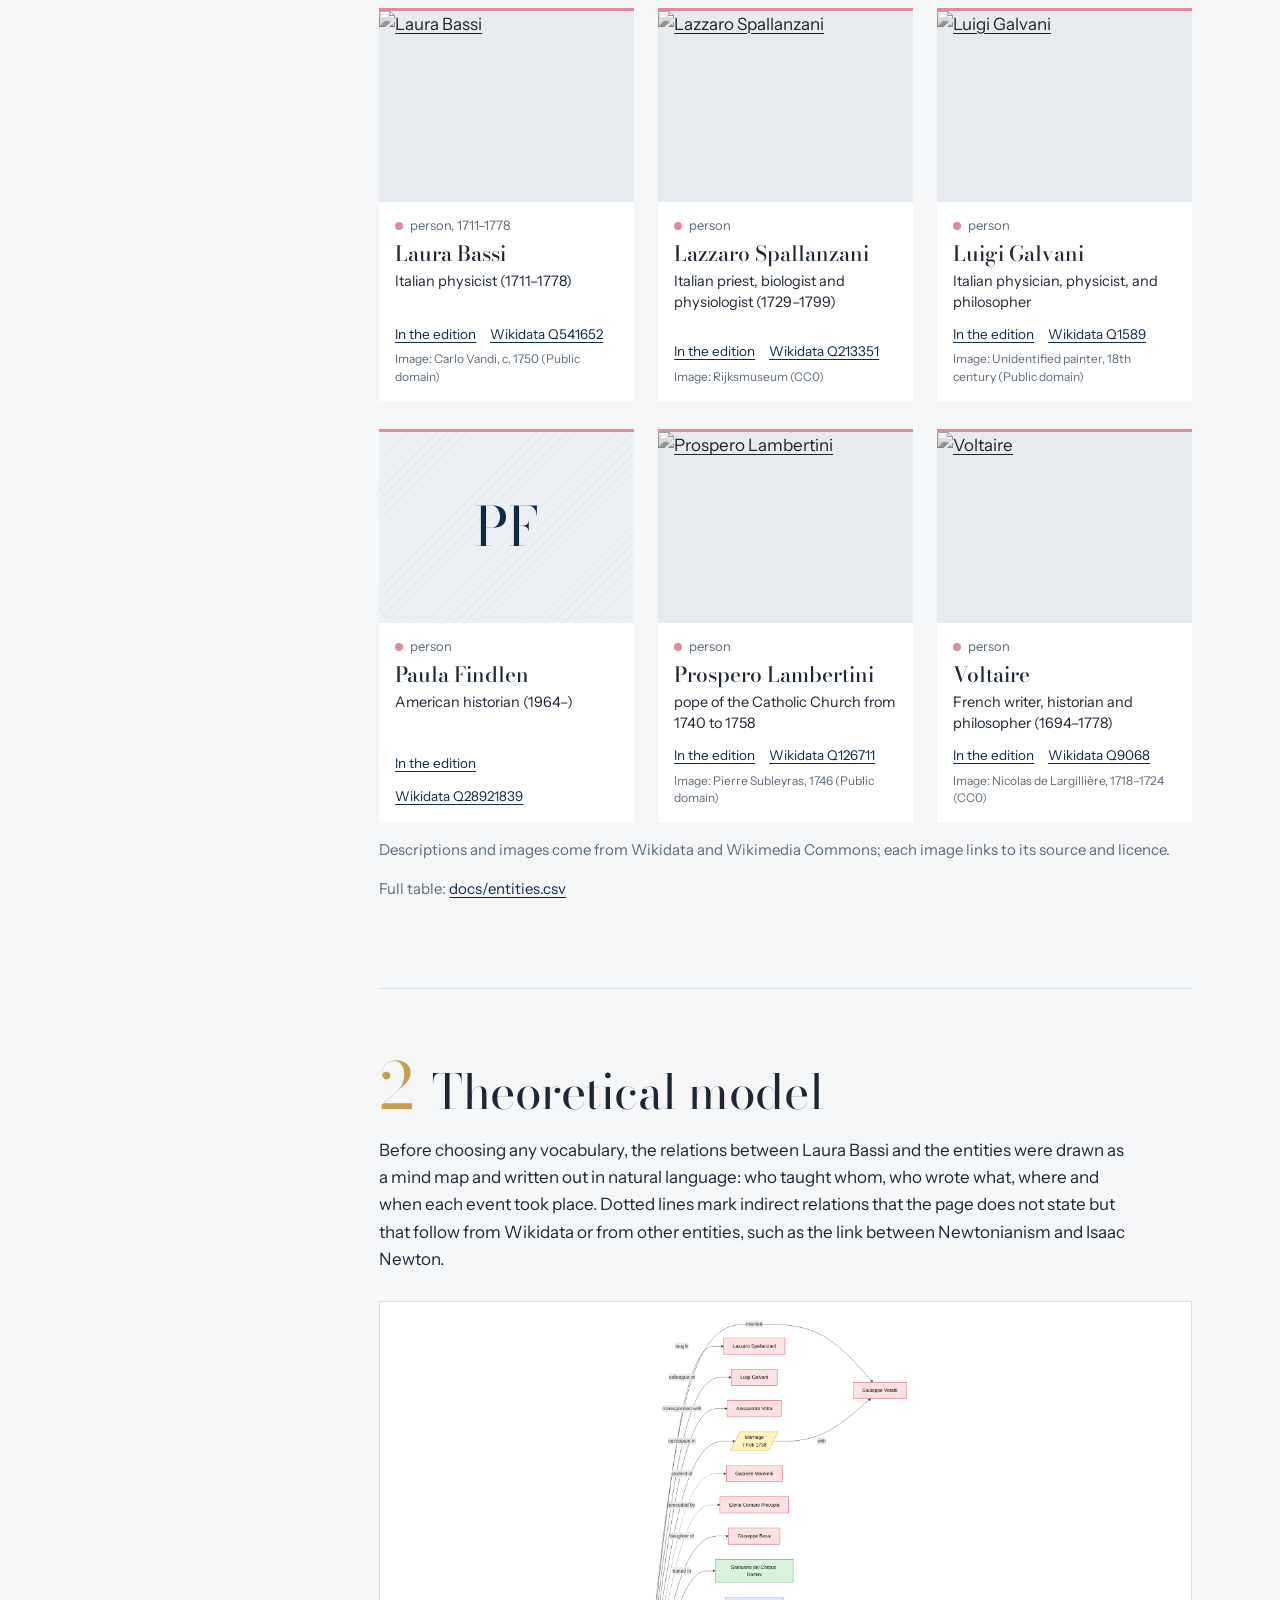
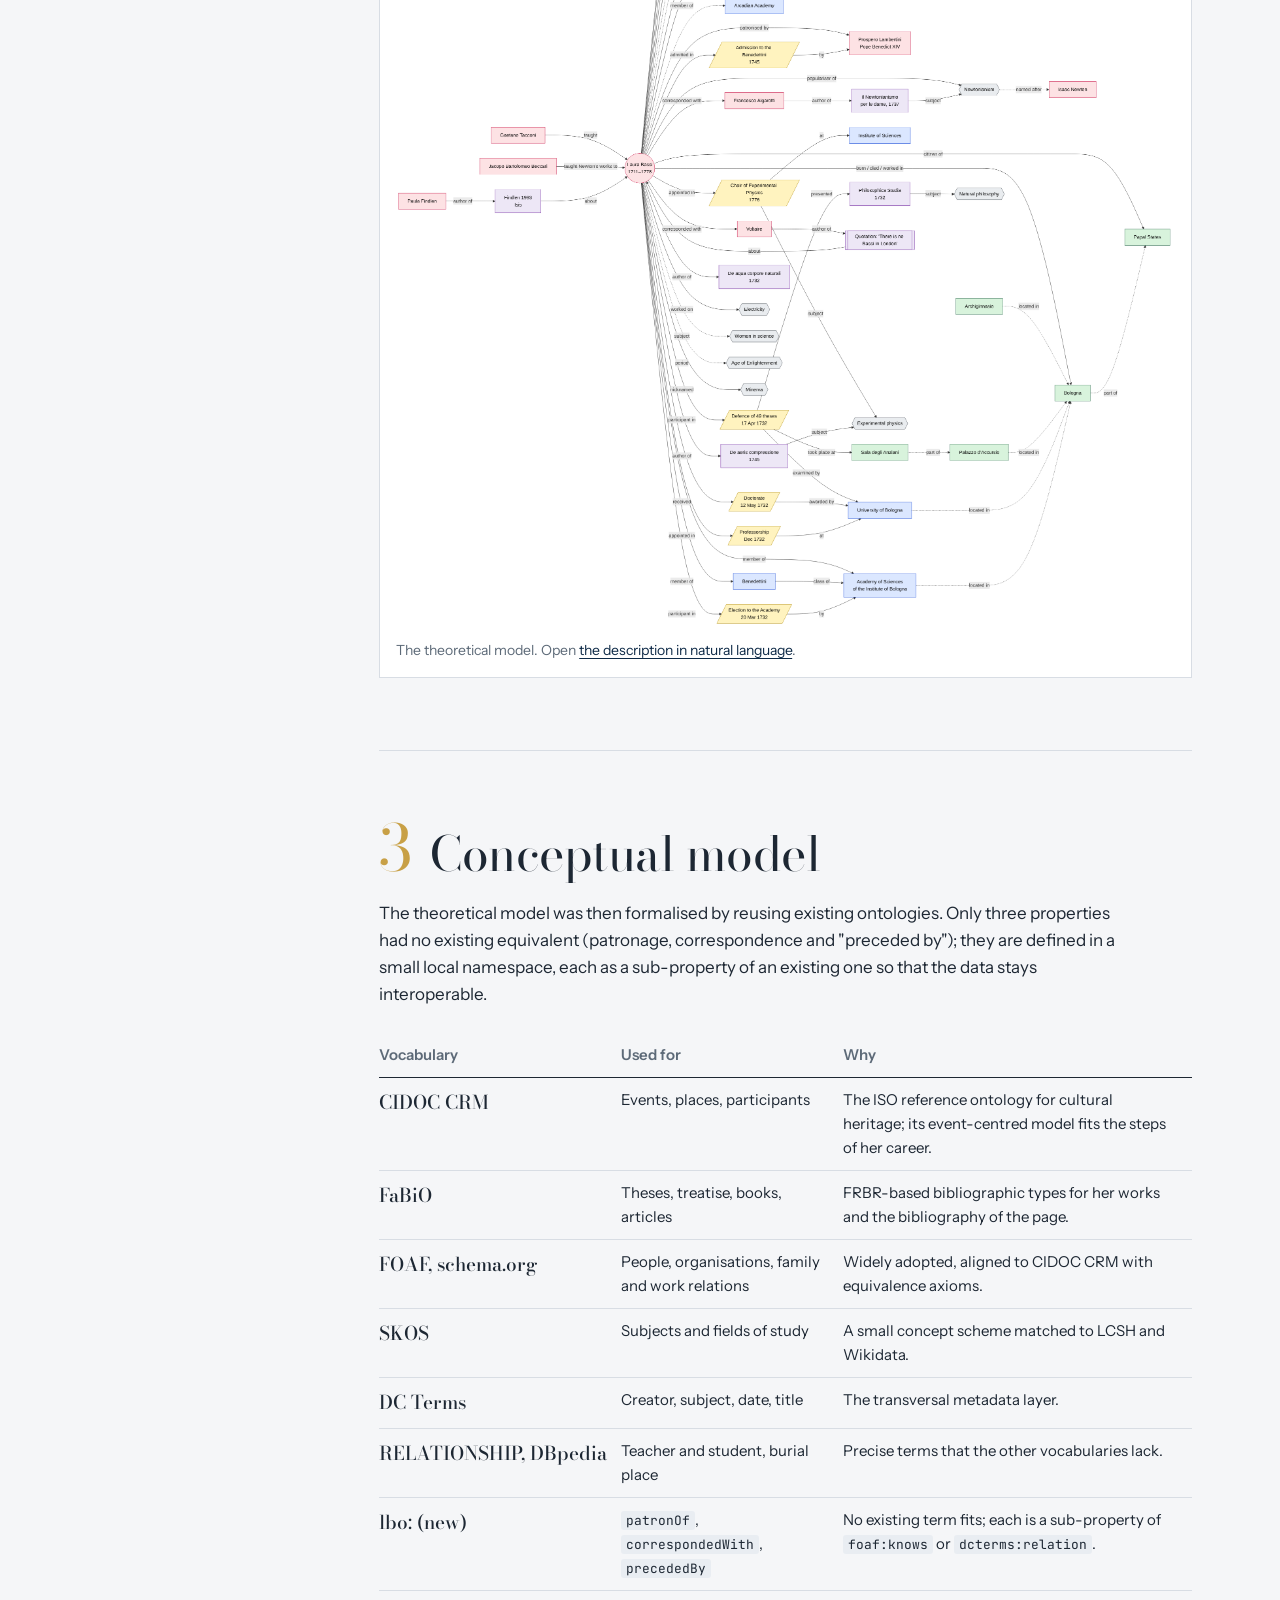
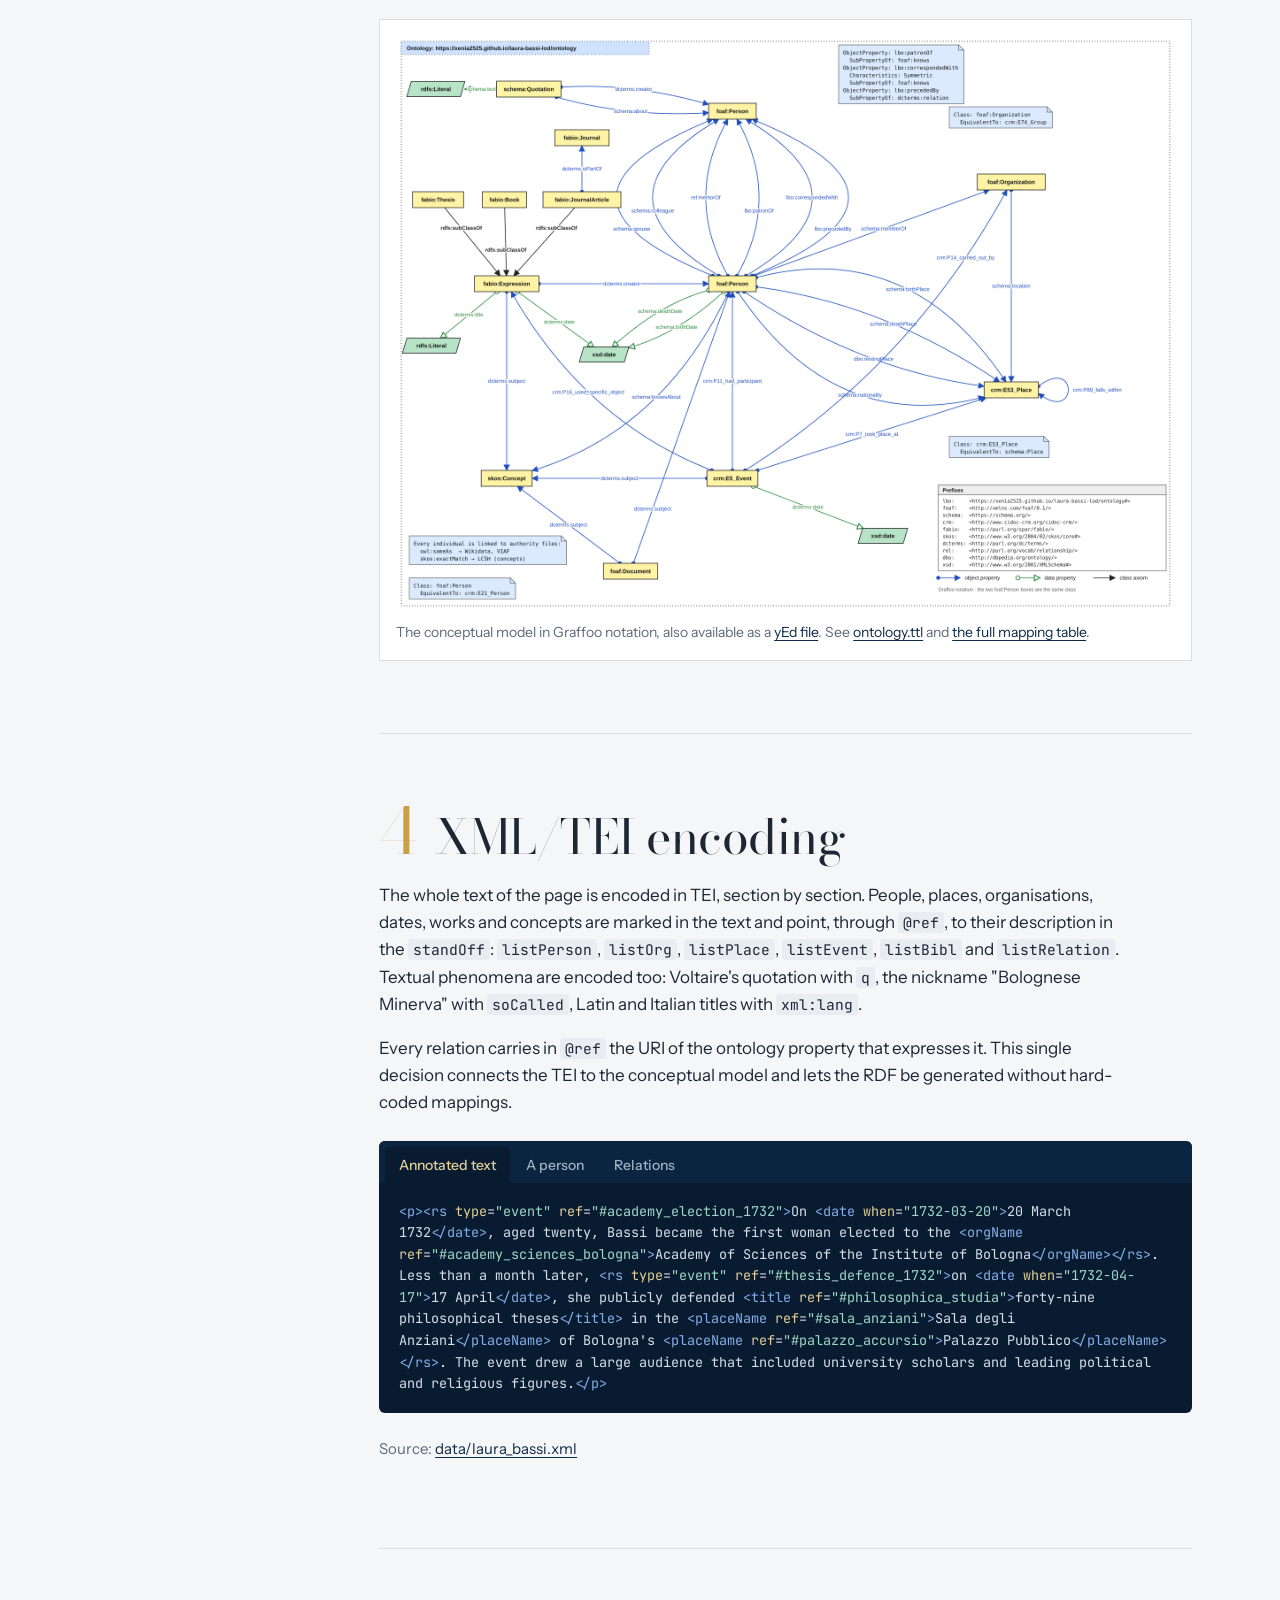
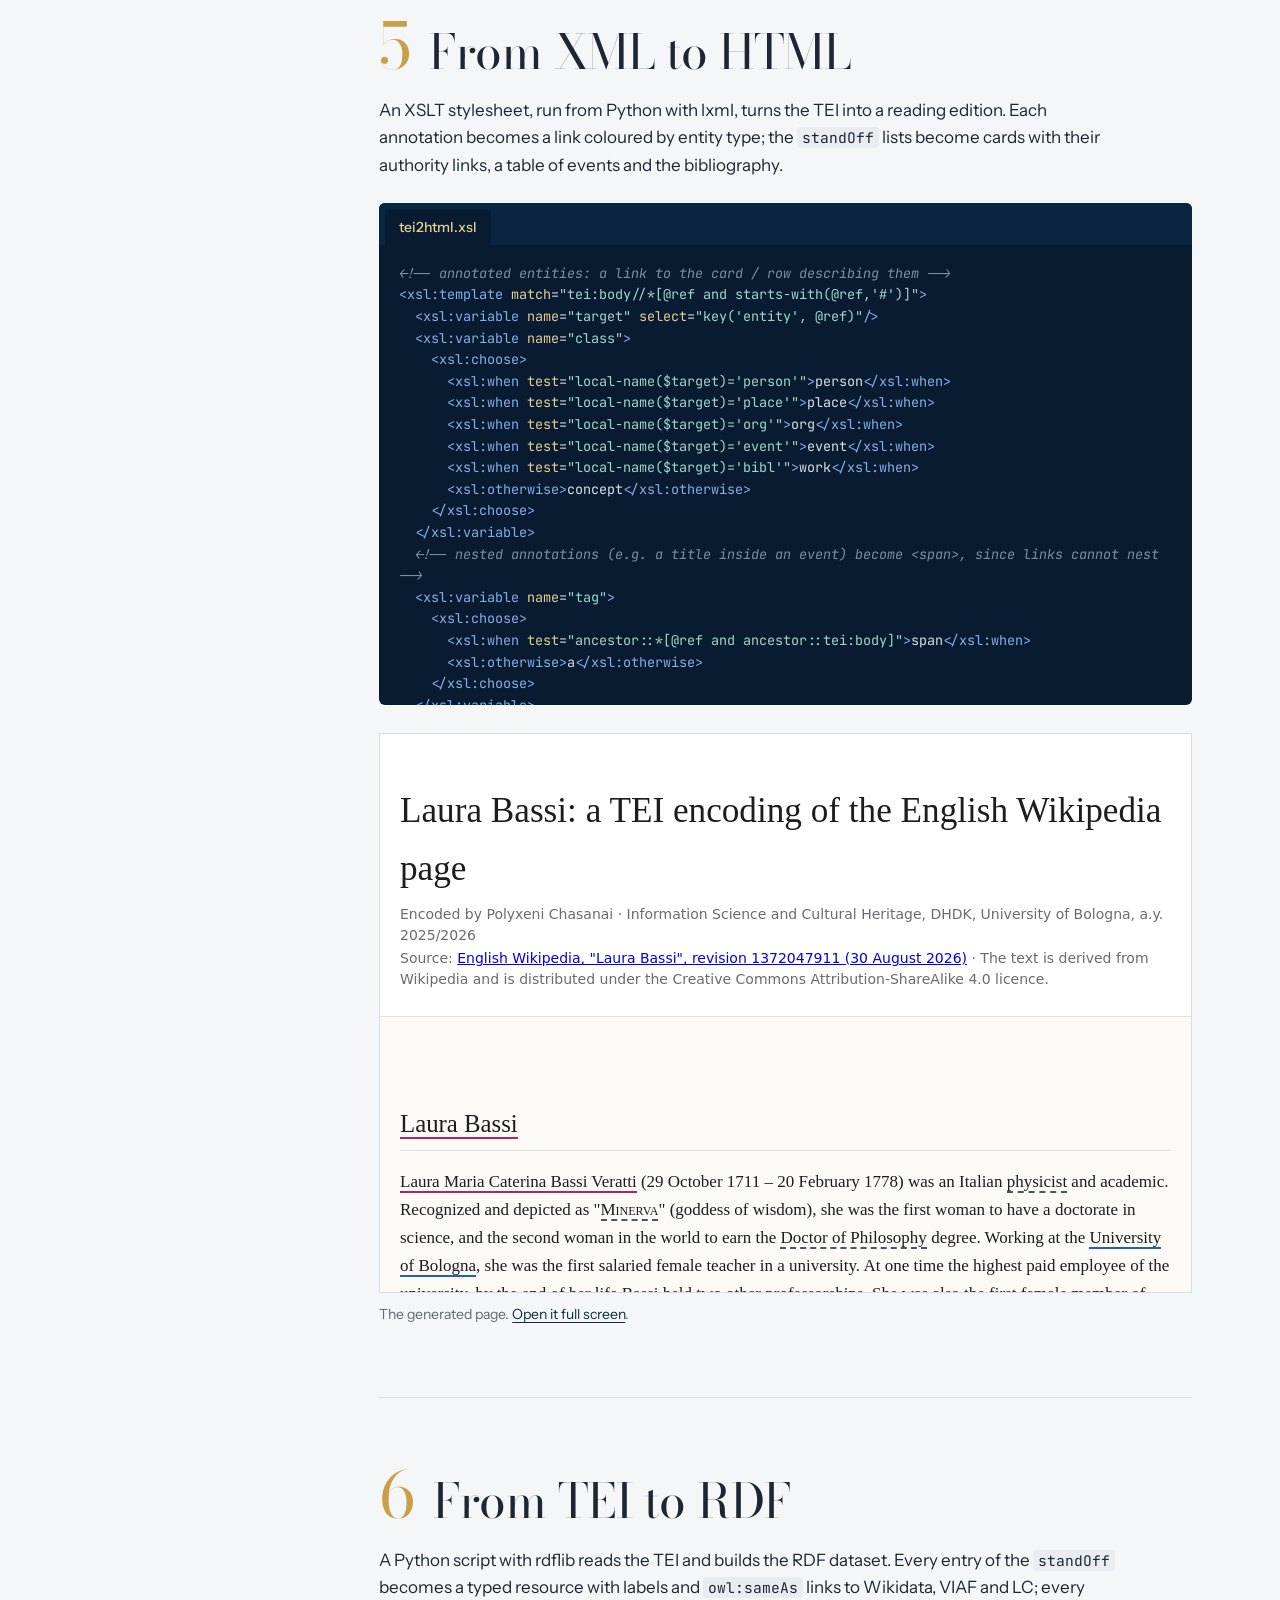
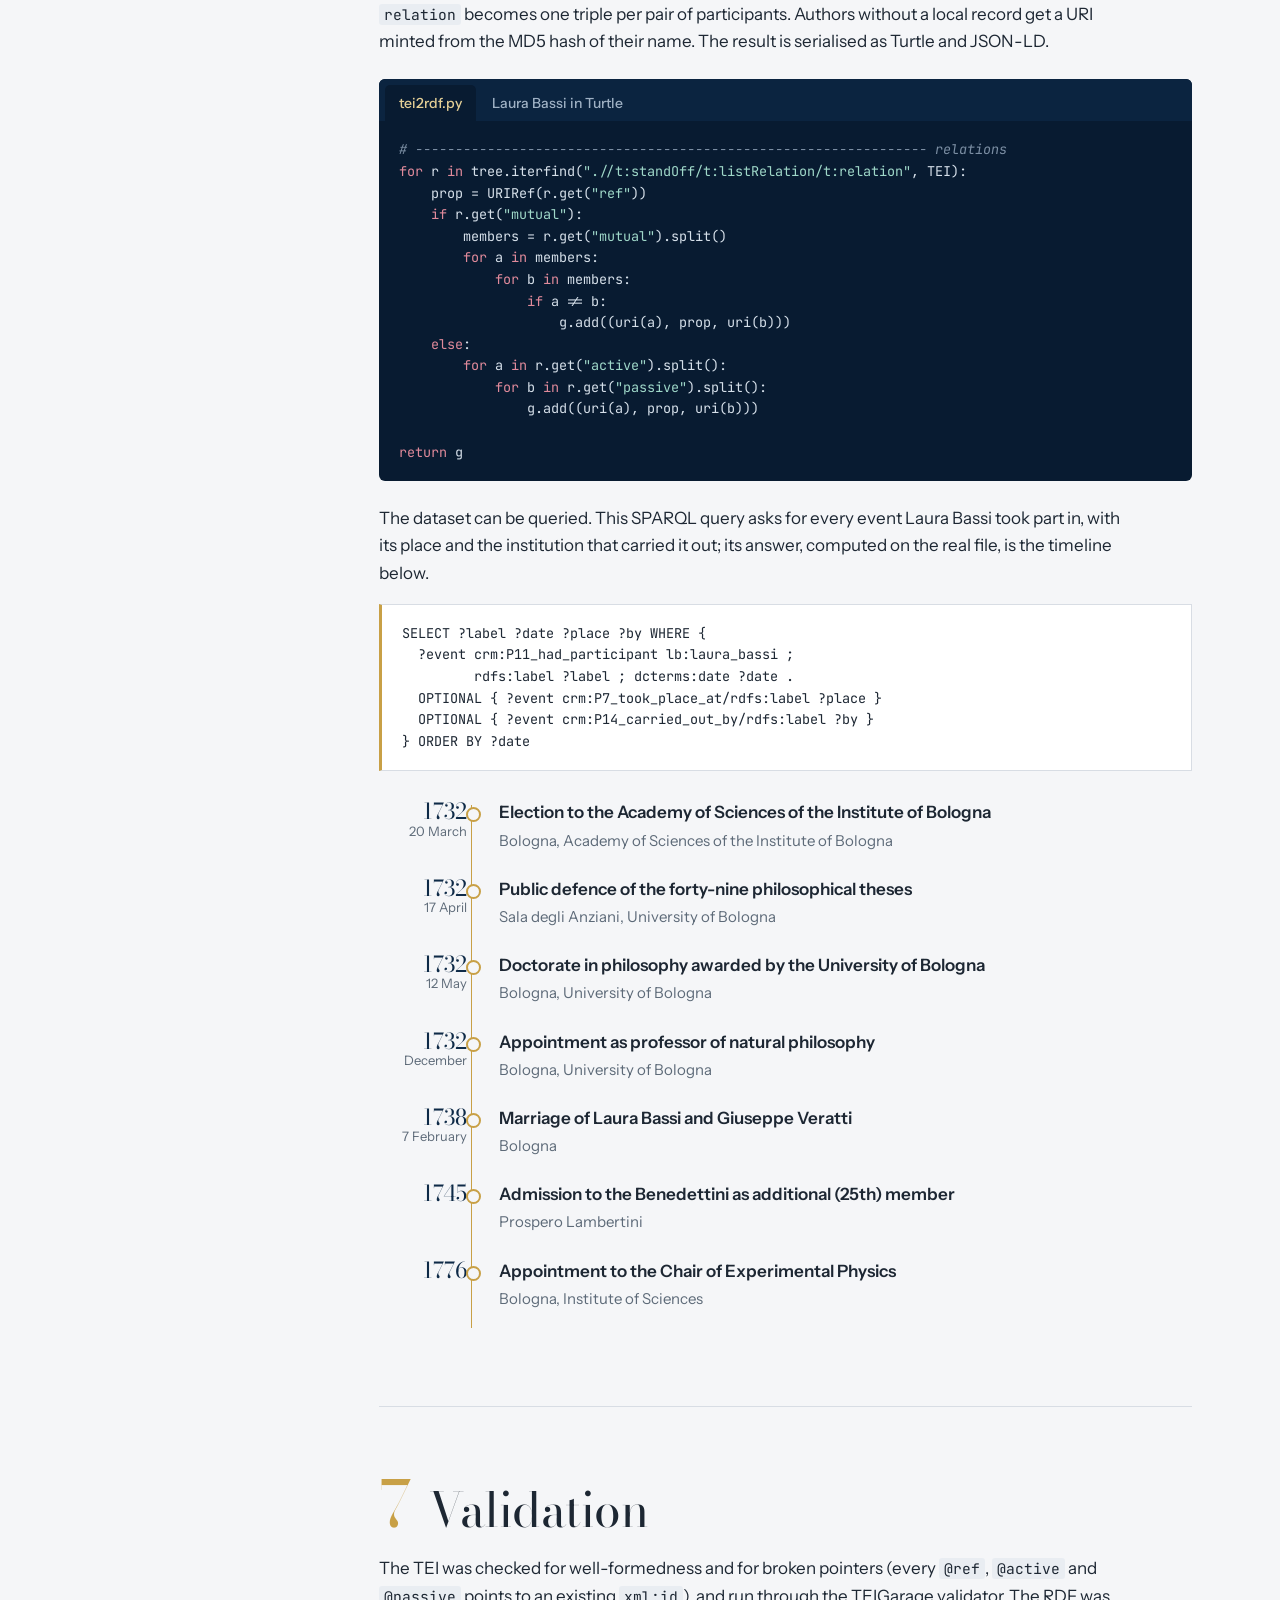
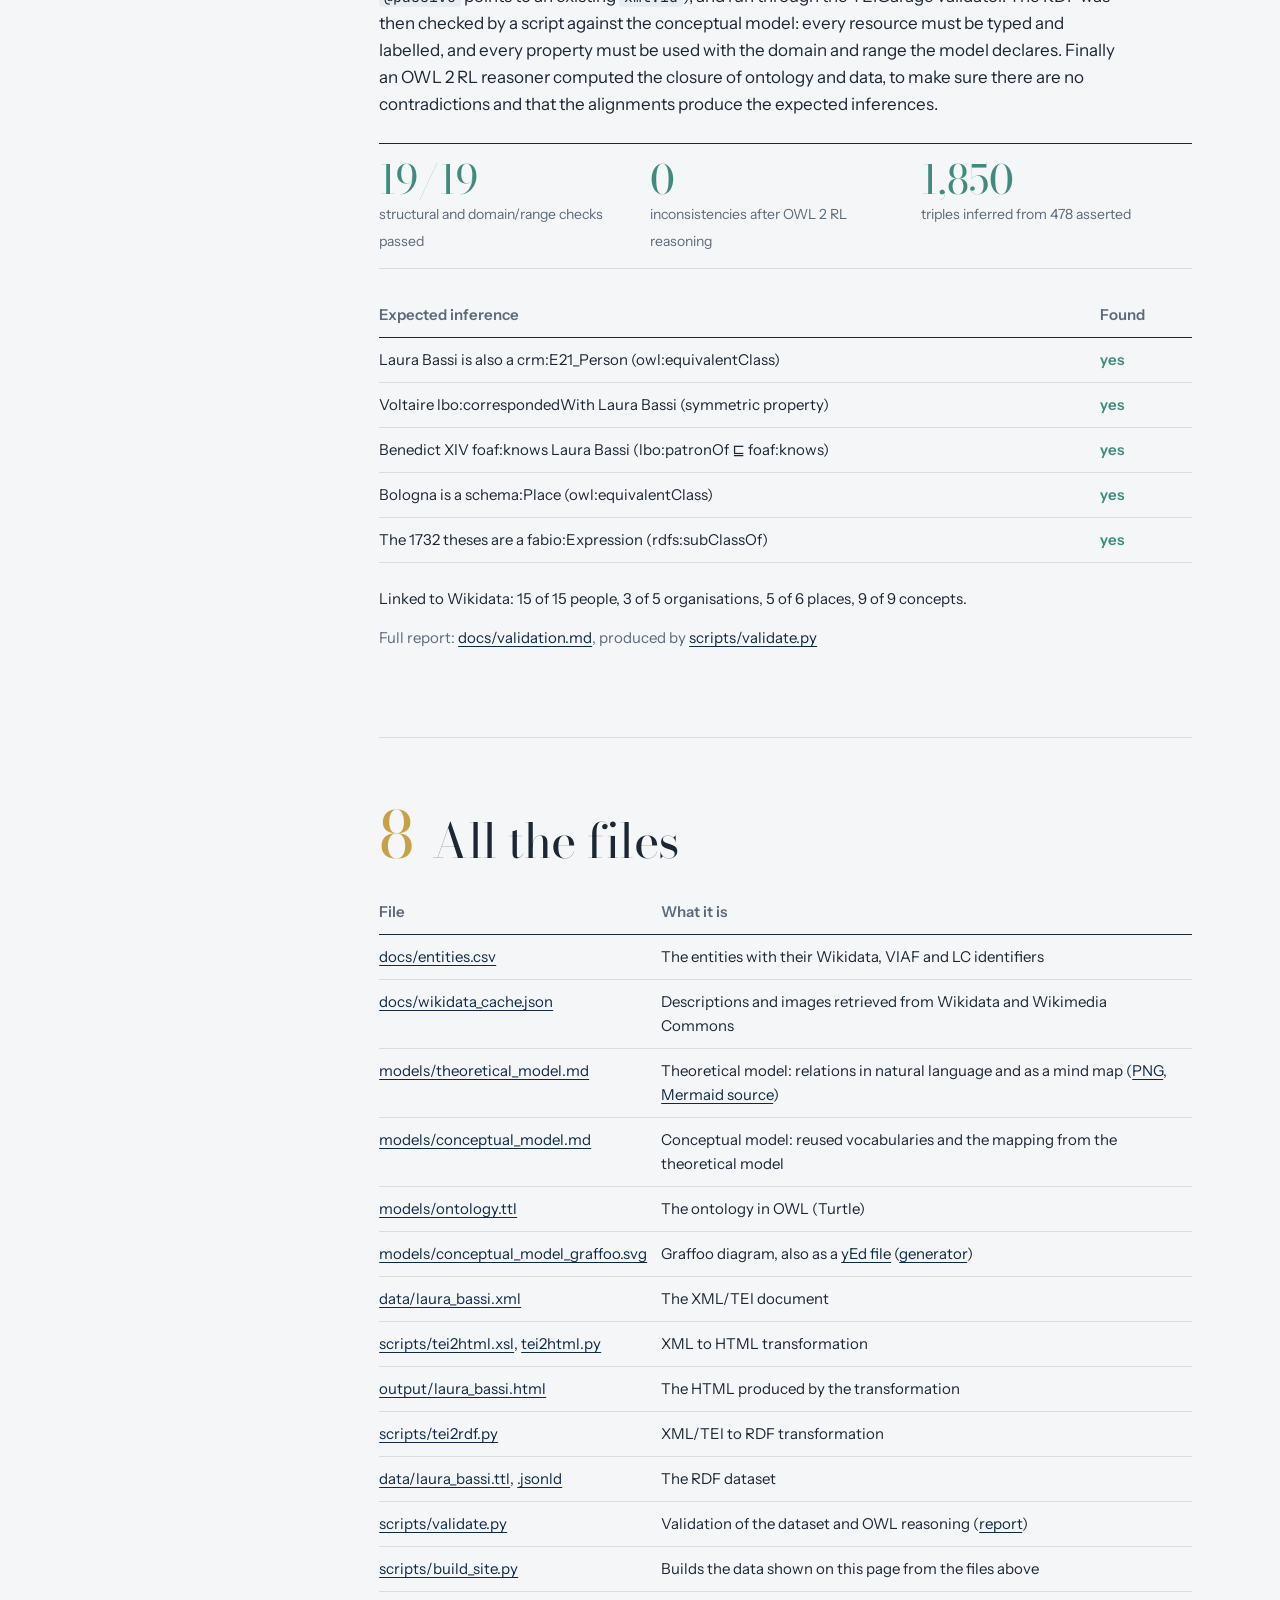
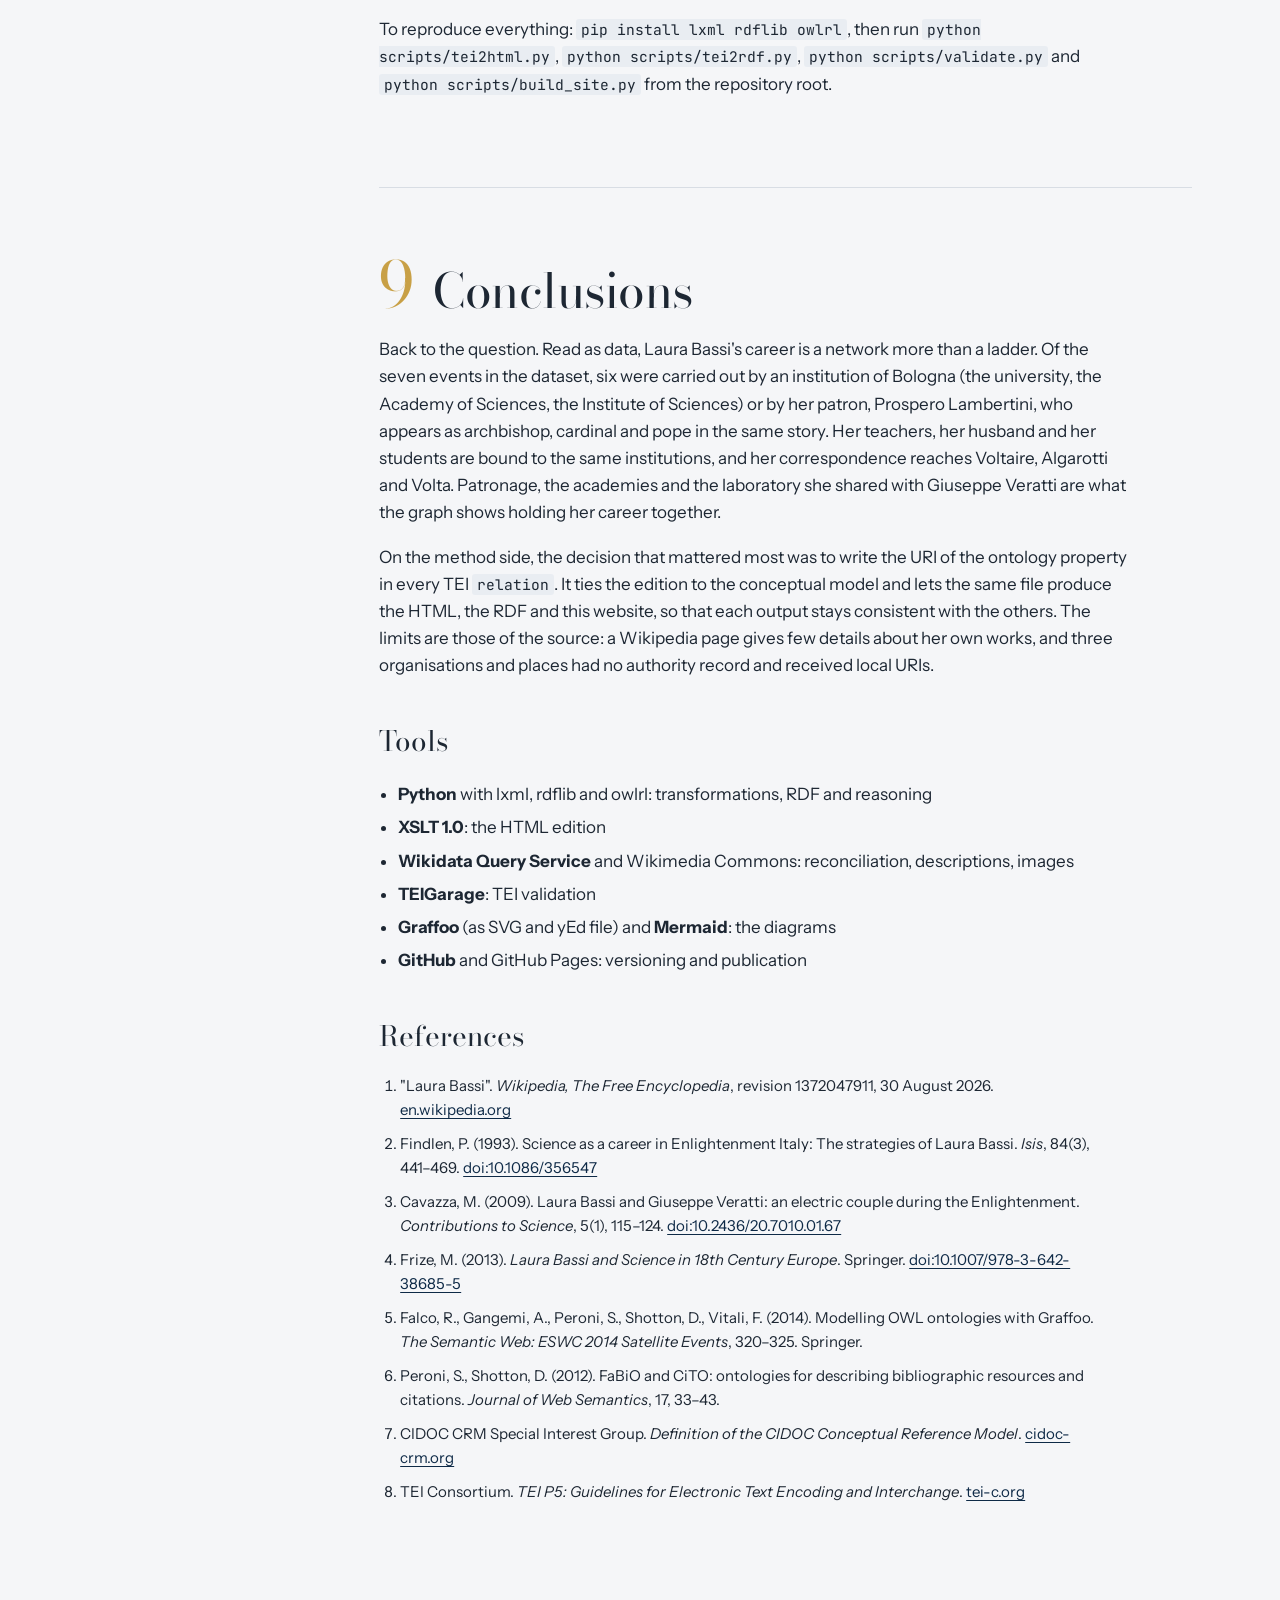
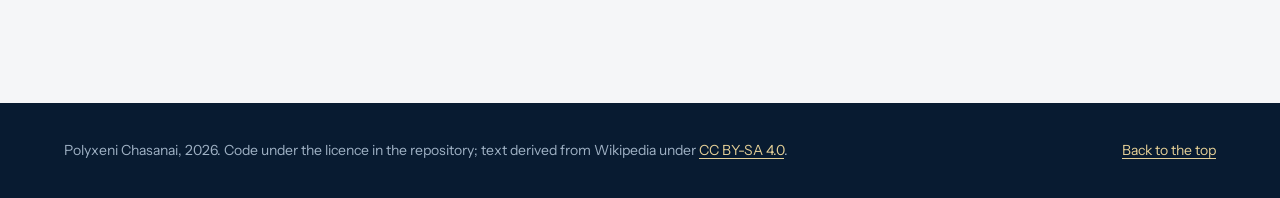
==== commit 8a06411b: "Cache-bust assets Co-Authored-By: Claude Opus 5.5 <noreply@anthropic.com> Claude-Session: https://cl" ====
--- a/index.html
+++ b/index.html
@@ -13,7 +13,7 @@
   <link rel="preconnect" href="https://fonts.googleapis.com">
   <link rel="preconnect" href="https://fonts.gstatic.com" crossorigin>
   <link href="https://fonts.googleapis.com/css2?family=Bodoni+Moda:ital,opsz,wght@0,6..96,400;0,6..96,500;0,6..96,700;1,6..96,400&family=Instrument+Sans:wght@400;500;600&family=JetBrains+Mono:wght@400;500&display=swap" rel="stylesheet">
-  <link rel="stylesheet" href="assets/style.css">
+  <link rel="stylesheet" href="assets/style.css?v=4">
 </head>
 <body>
 
@@ -267,7 +267,7 @@
   <p><a href="#top">Back to the top</a></p>
 </footer>
 
-<script src="assets/site-data.js"></script>
-<script src="assets/site.js"></script>
+<script src="assets/site-data.js?v=4"></script>
+<script src="assets/site.js?v=4"></script>
 </body>
 </html>
--- a/assets/style.css
+++ b/assets/style.css
@@ -231,10 +231,14 @@
 .hero-title { display: flex; align-items: center; gap: clamp(18px, 3vw, 36px); margin-bottom: 26px; }
 .hero-title h1 { margin: 0; }
 .portrait { margin: 0; flex: none; text-align: center; }
+.portrait a {
+  display: block; width: clamp(110px, 12vw, 170px); aspect-ratio: 4 / 5; border-radius: 50%; overflow: hidden;
+  box-shadow: 0 0 0 1px var(--brass), 0 0 0 7px rgba(8, 27, 49, .9), 0 0 0 8px rgba(200, 160, 70, .55);
+}
 .portrait img {
-  display: block; width: clamp(110px, 12vw, 170px); aspect-ratio: 4 / 5; object-fit: cover; object-position: 50% 18%;
-  border-radius: 50%; filter: grayscale(1) contrast(1.12) brightness(1.02);
-  box-shadow: 0 0 0 1px var(--brass), 0 0 0 7px rgba(8, 27, 49, .9), 0 0 0 8px rgba(200, 160, 70, .55);
+  display: block; width: 100%; height: 100%; object-fit: cover;
+  transform: scale(1.75); transform-origin: 50% 21%;
+  filter: grayscale(1) contrast(1.12) brightness(1.02);
 }
 .portrait figcaption { font-size: 12px; color: #8ea2b7; margin-top: 14px; }
 .hero-question { font-family: var(--display); font-style: italic; font-size: clamp(22px, 2.2vw, 28px); line-height: 1.25; color: var(--brass-soft); max-width: 24ch; margin: 0 0 18px; }
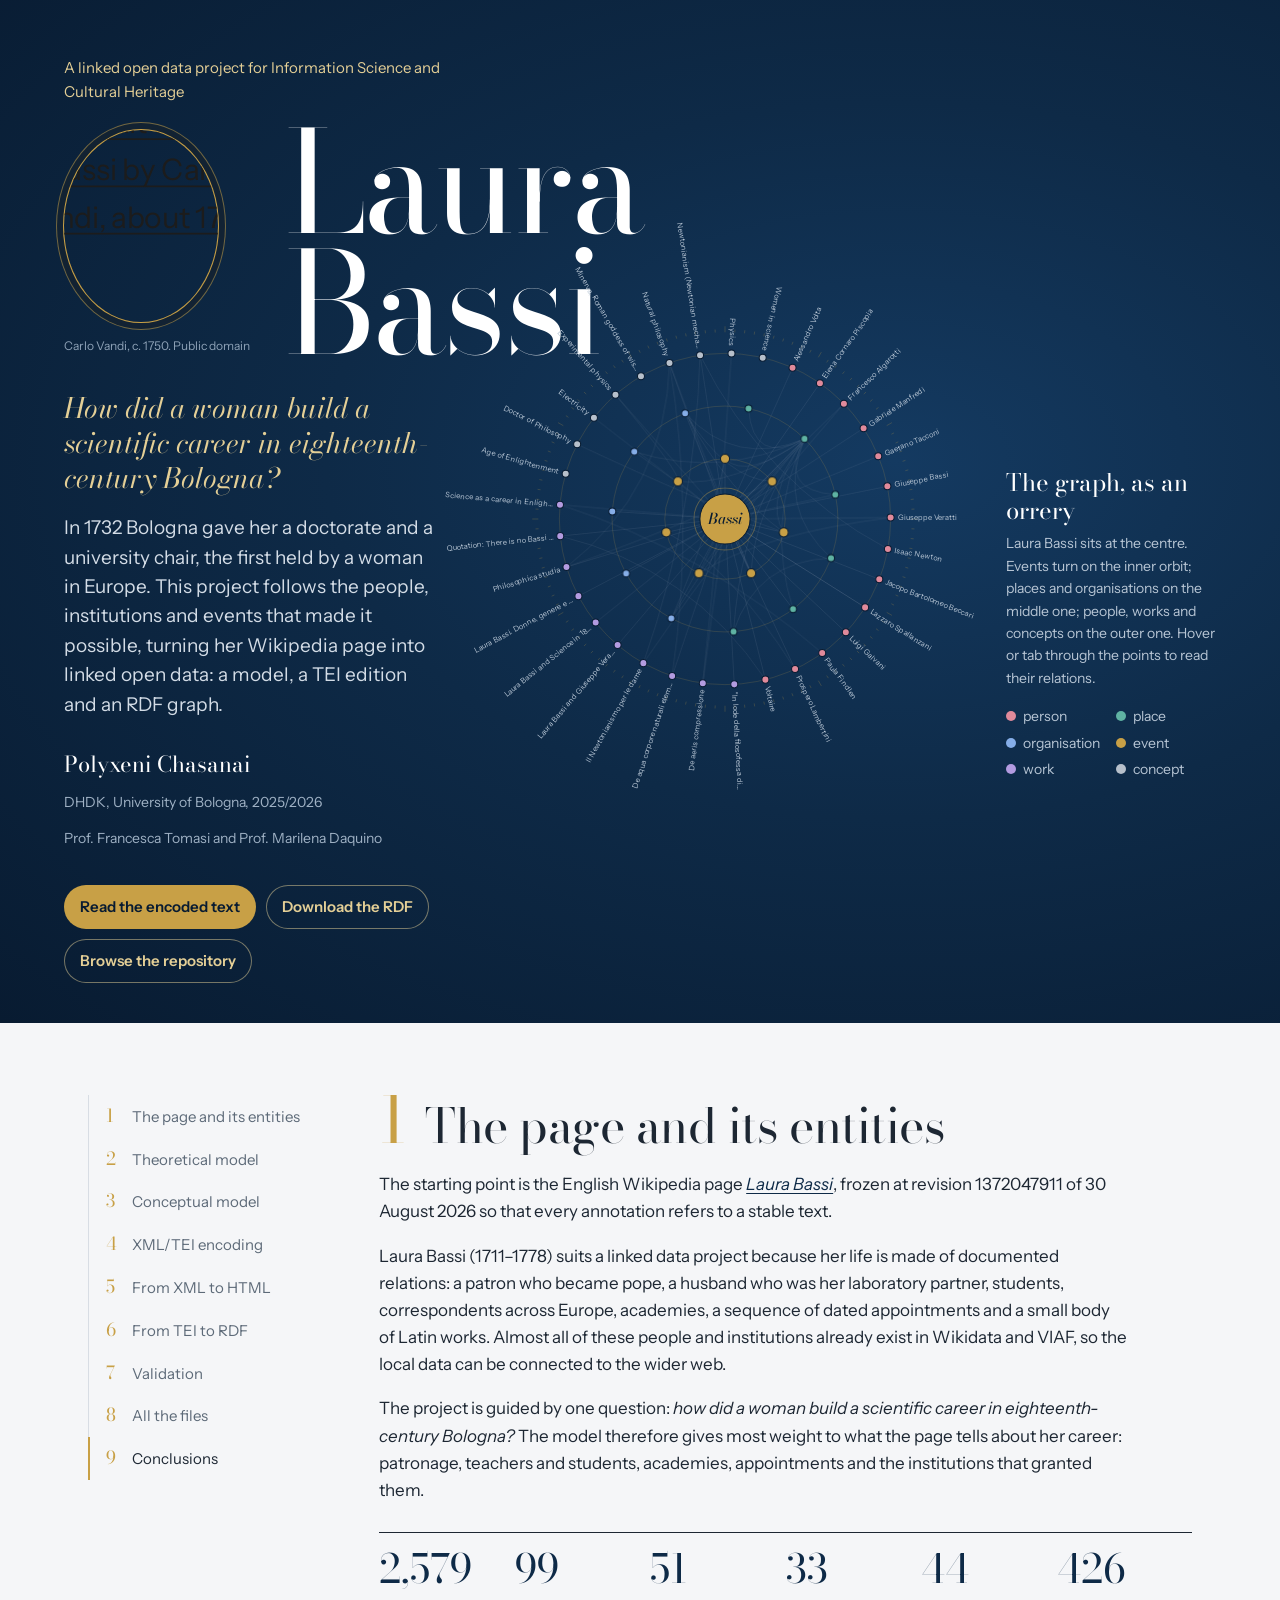
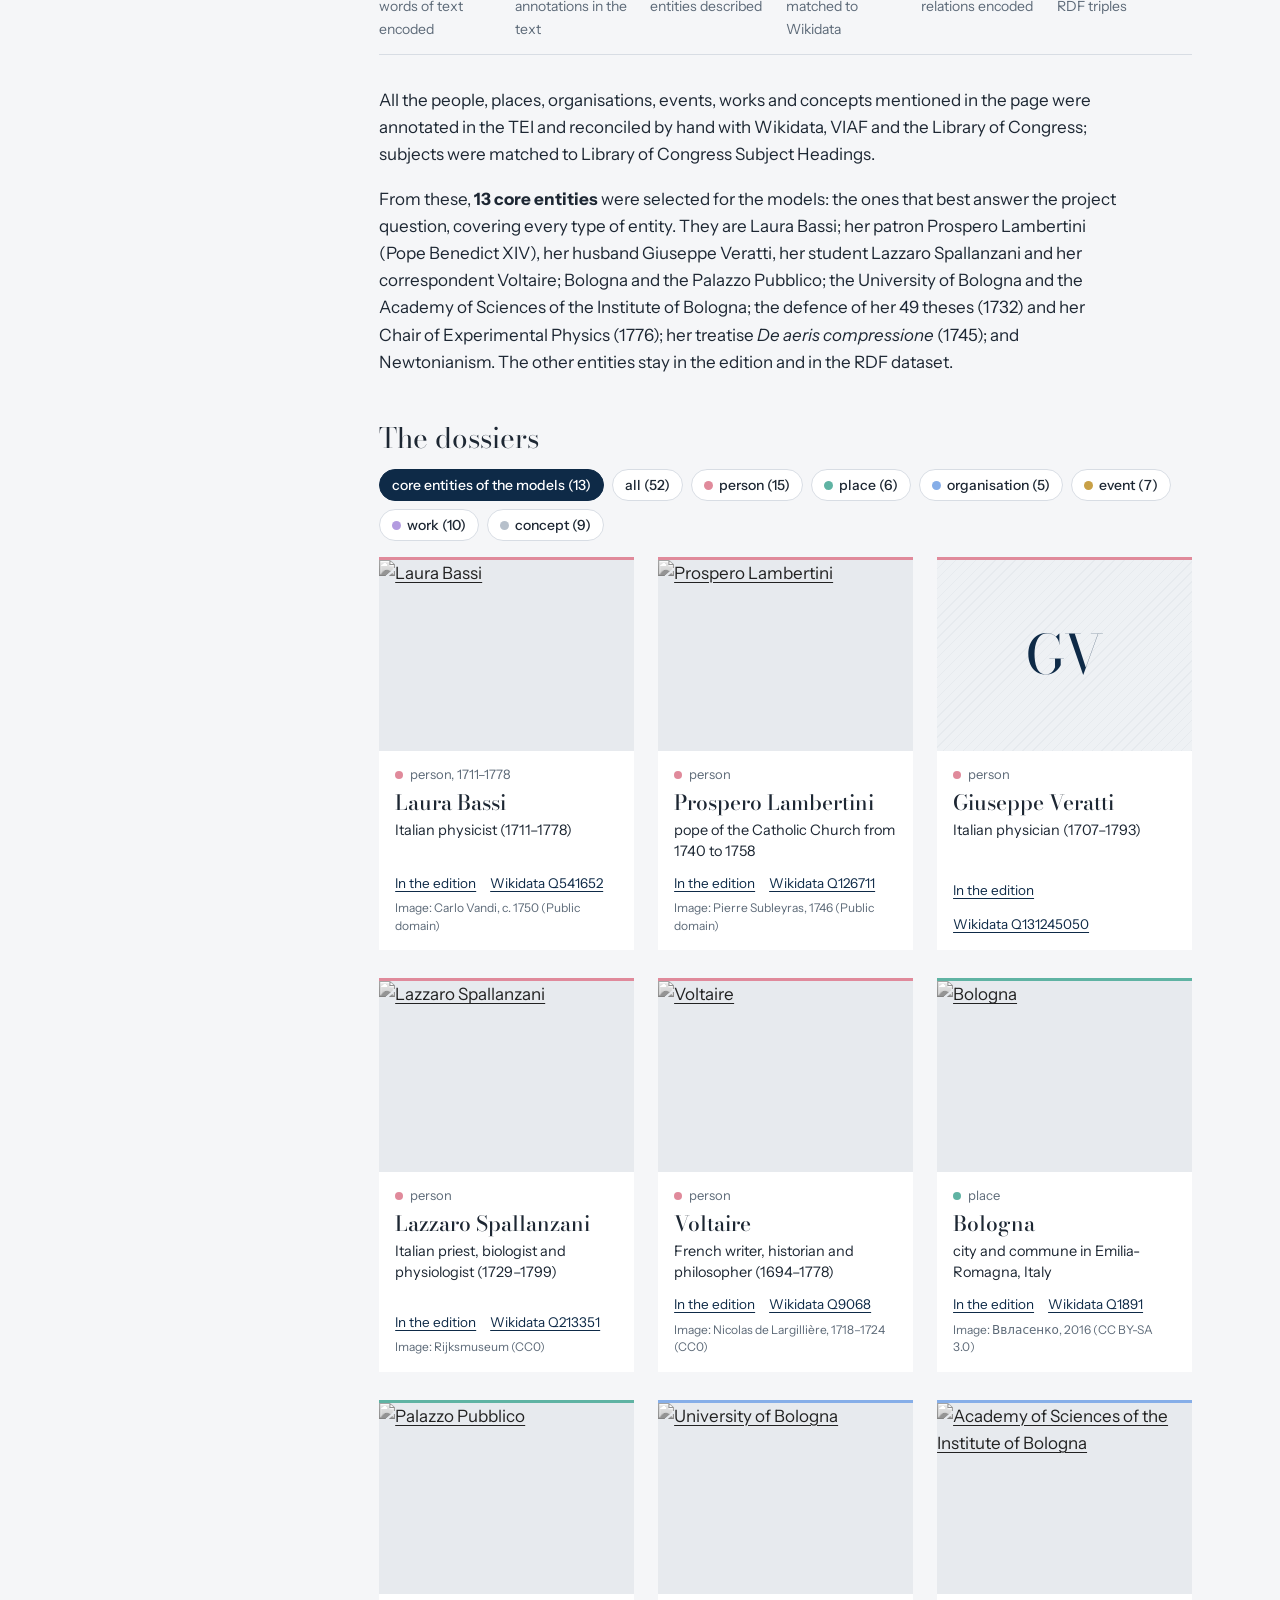
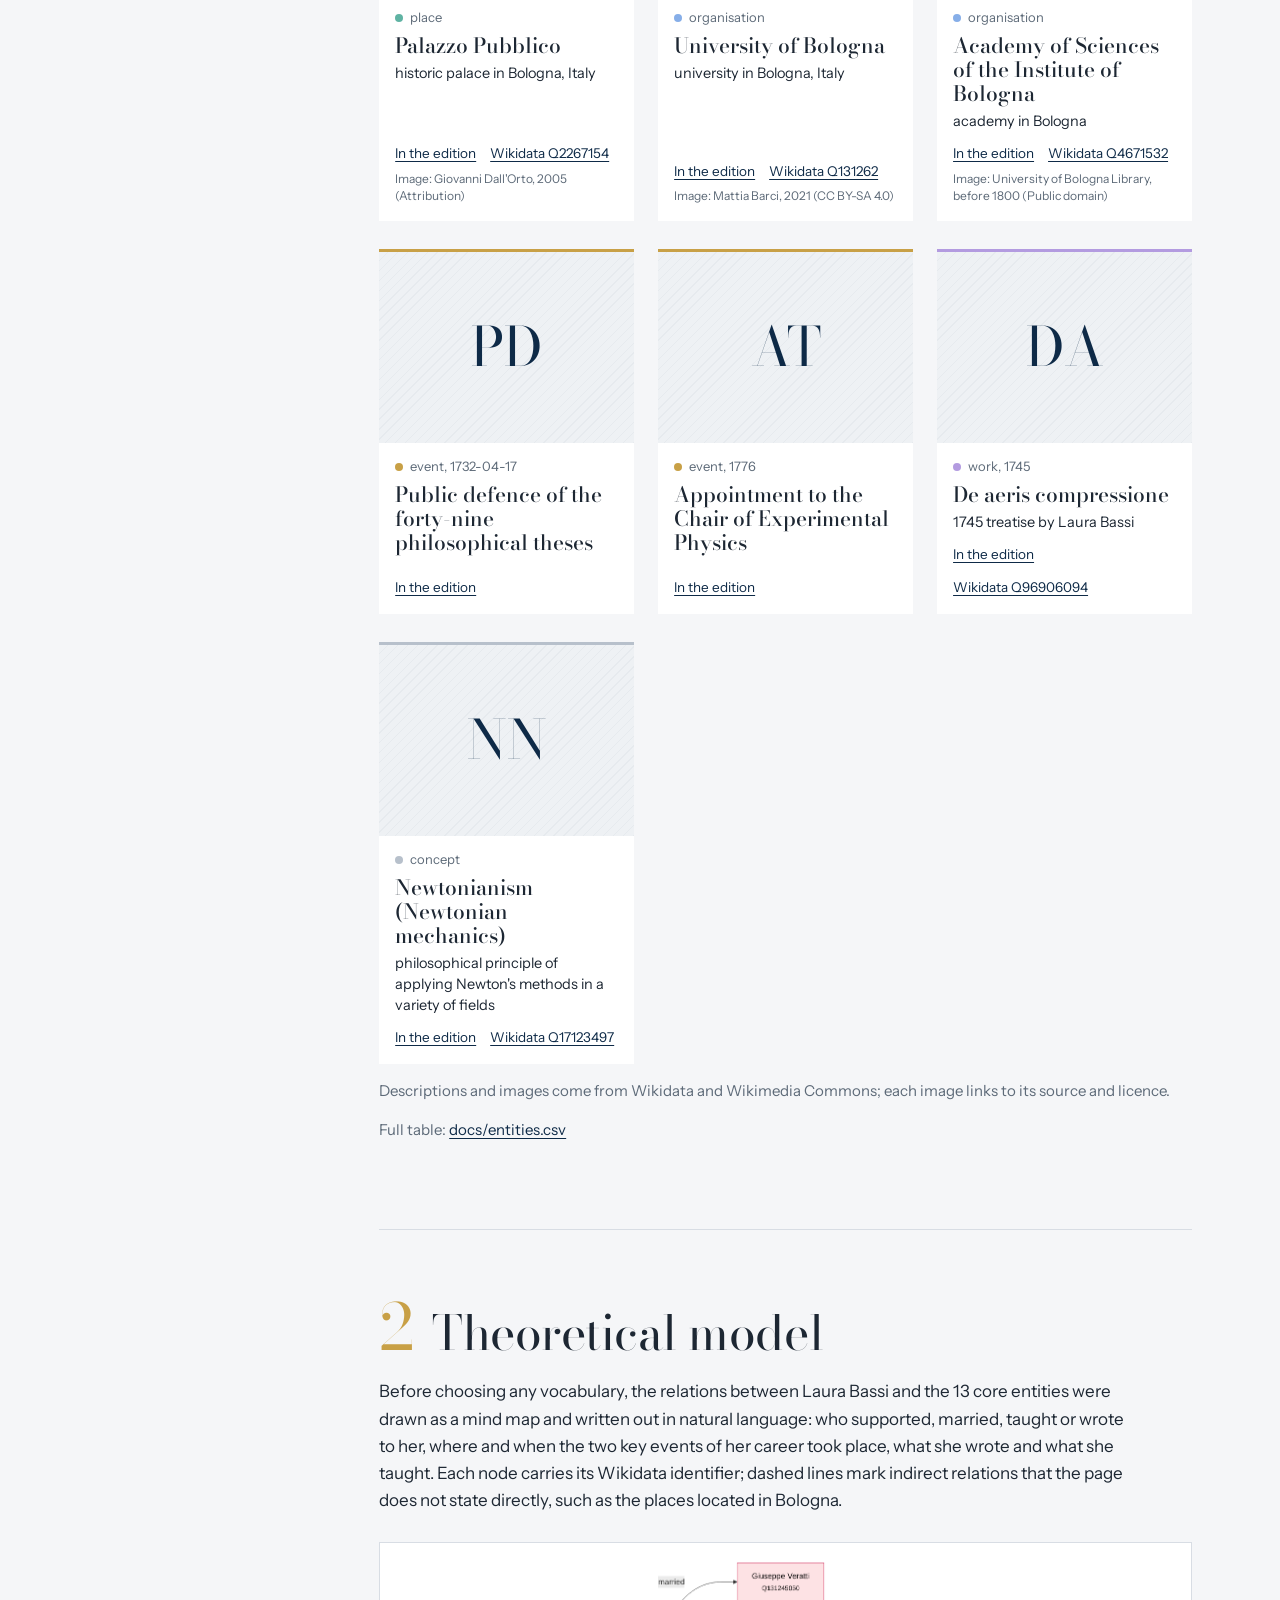
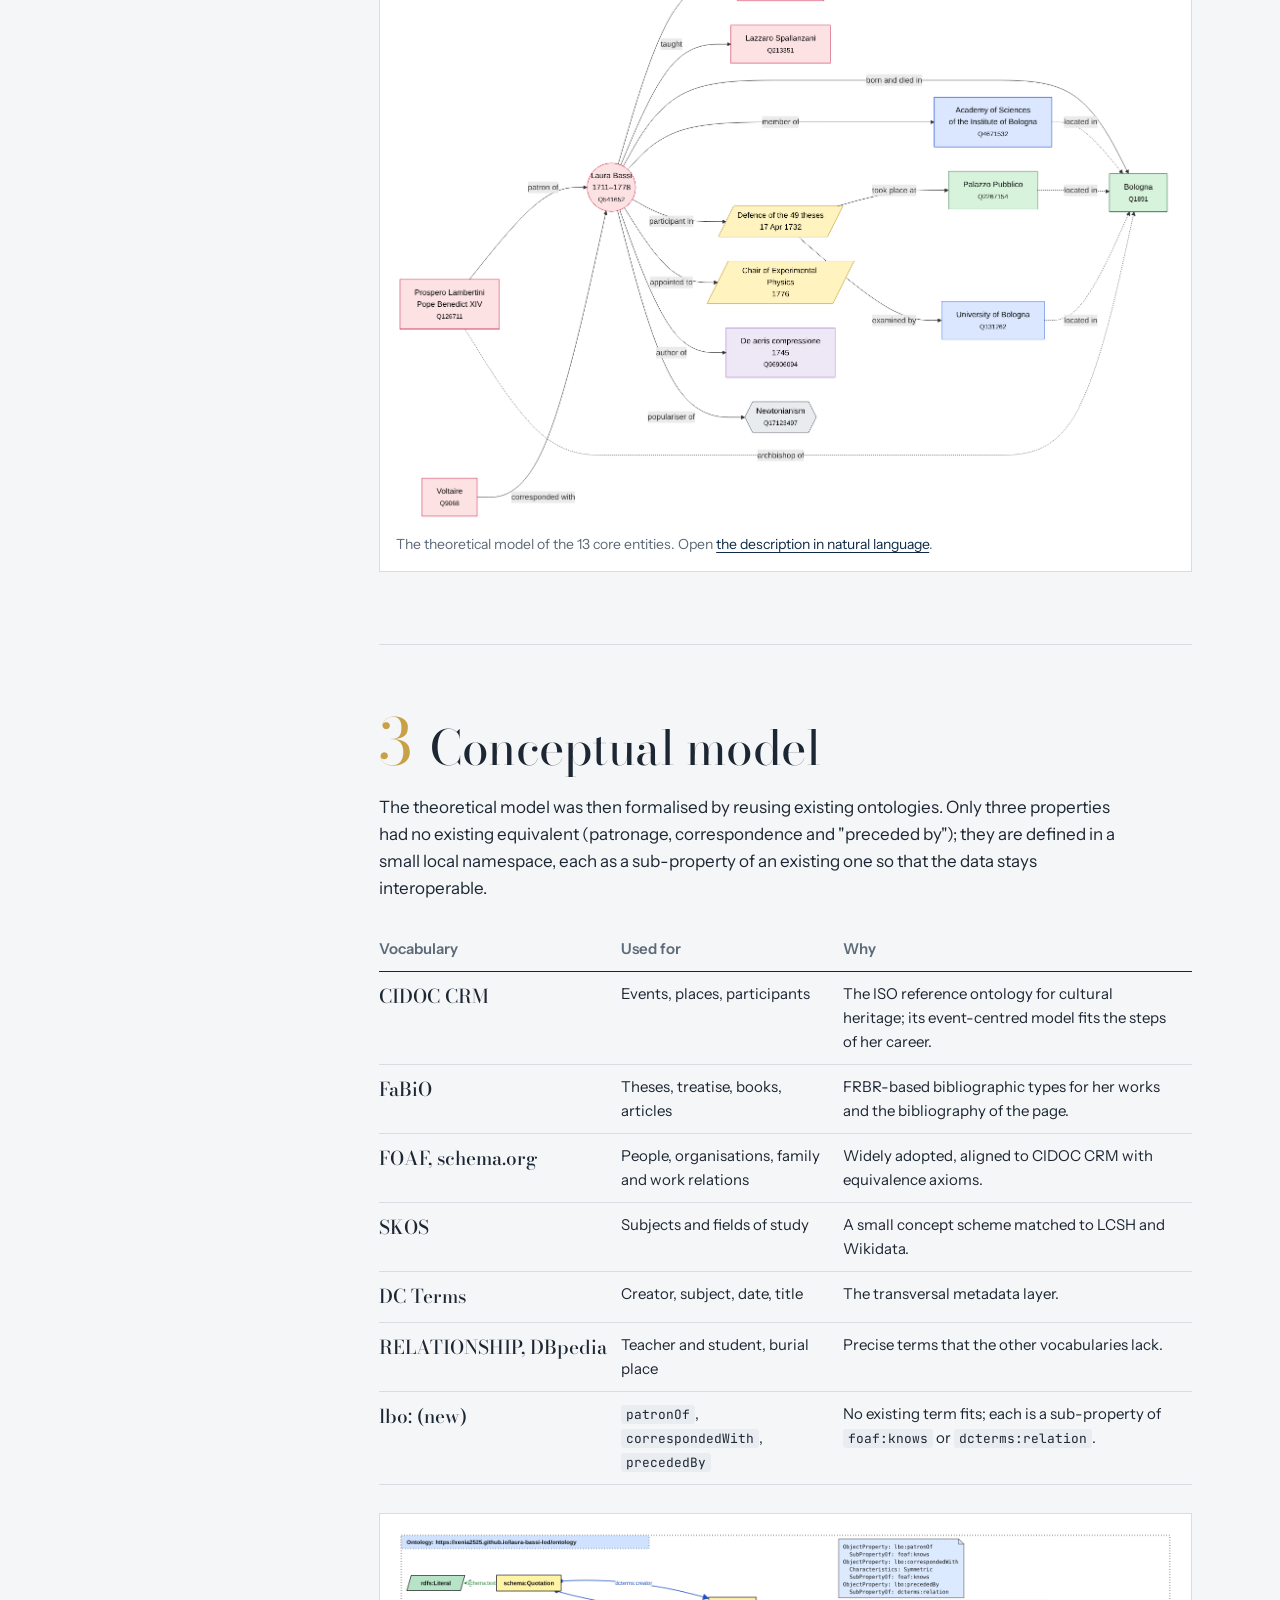
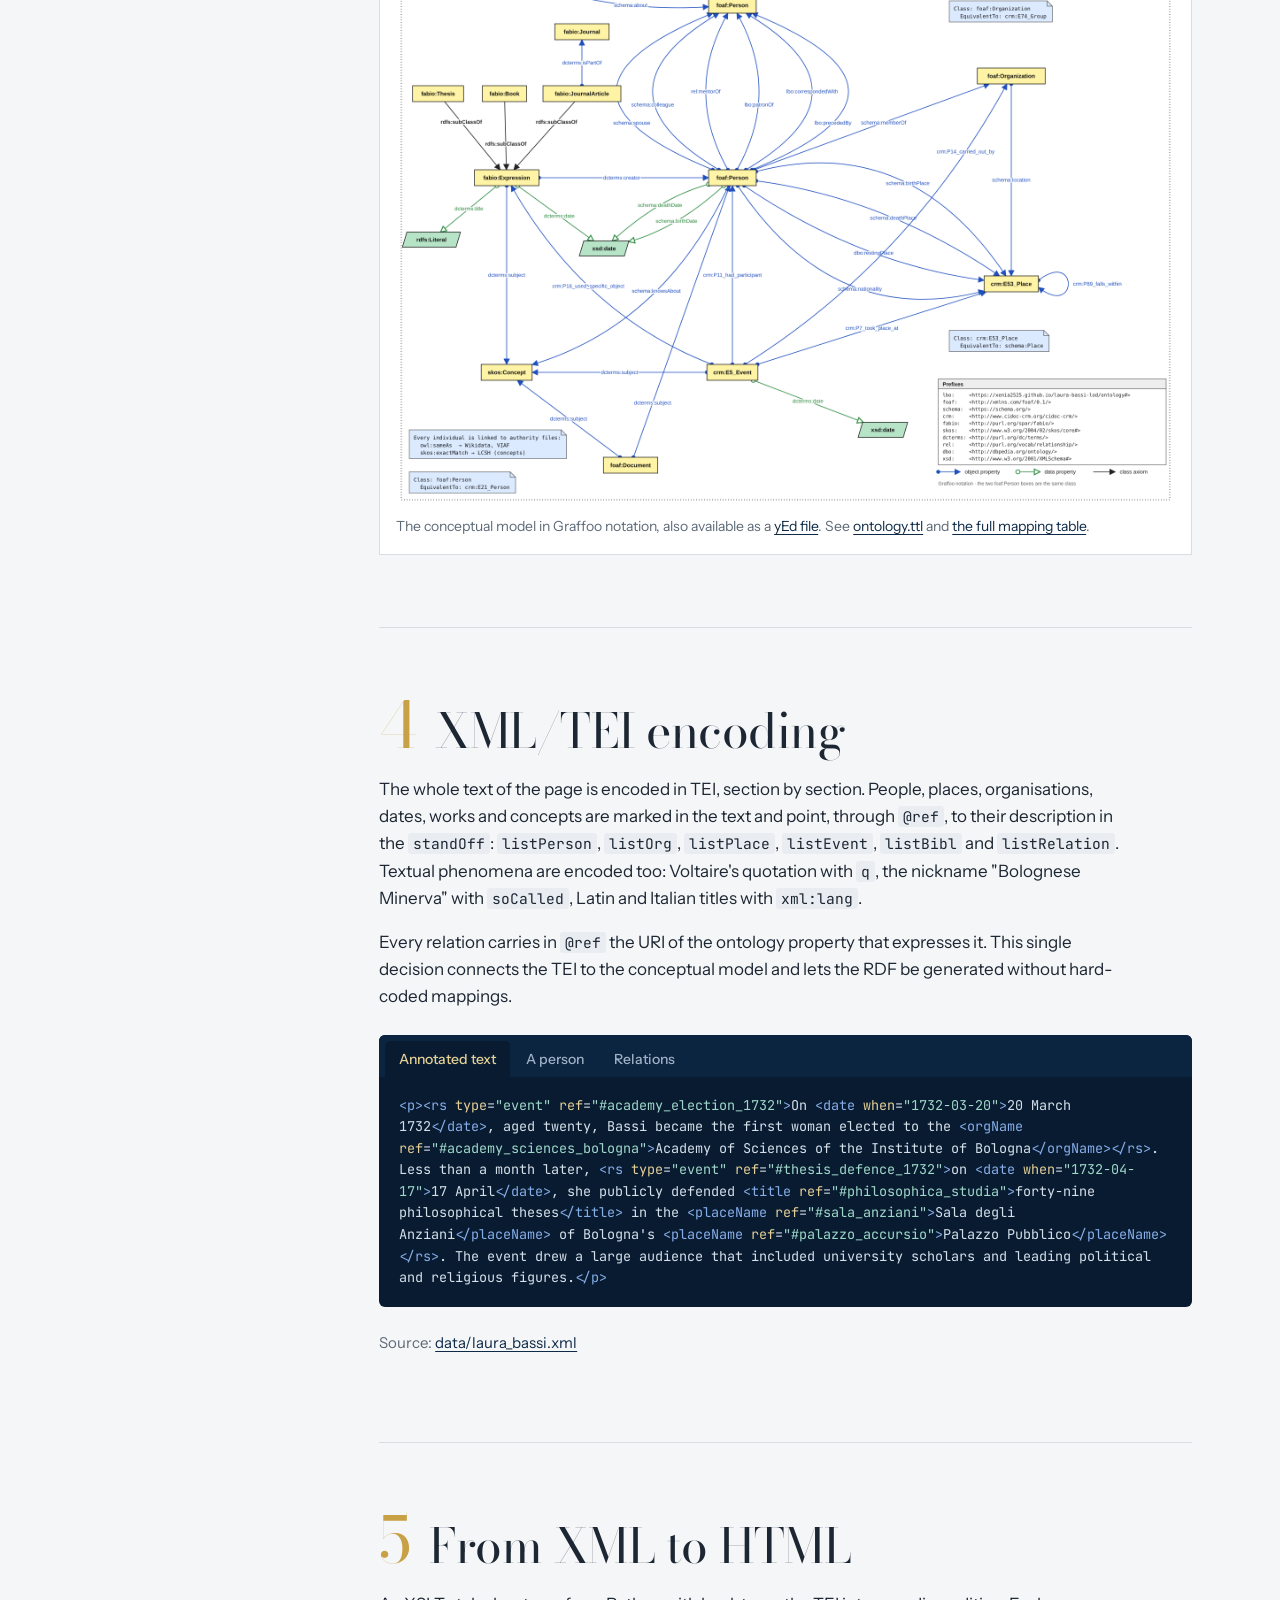
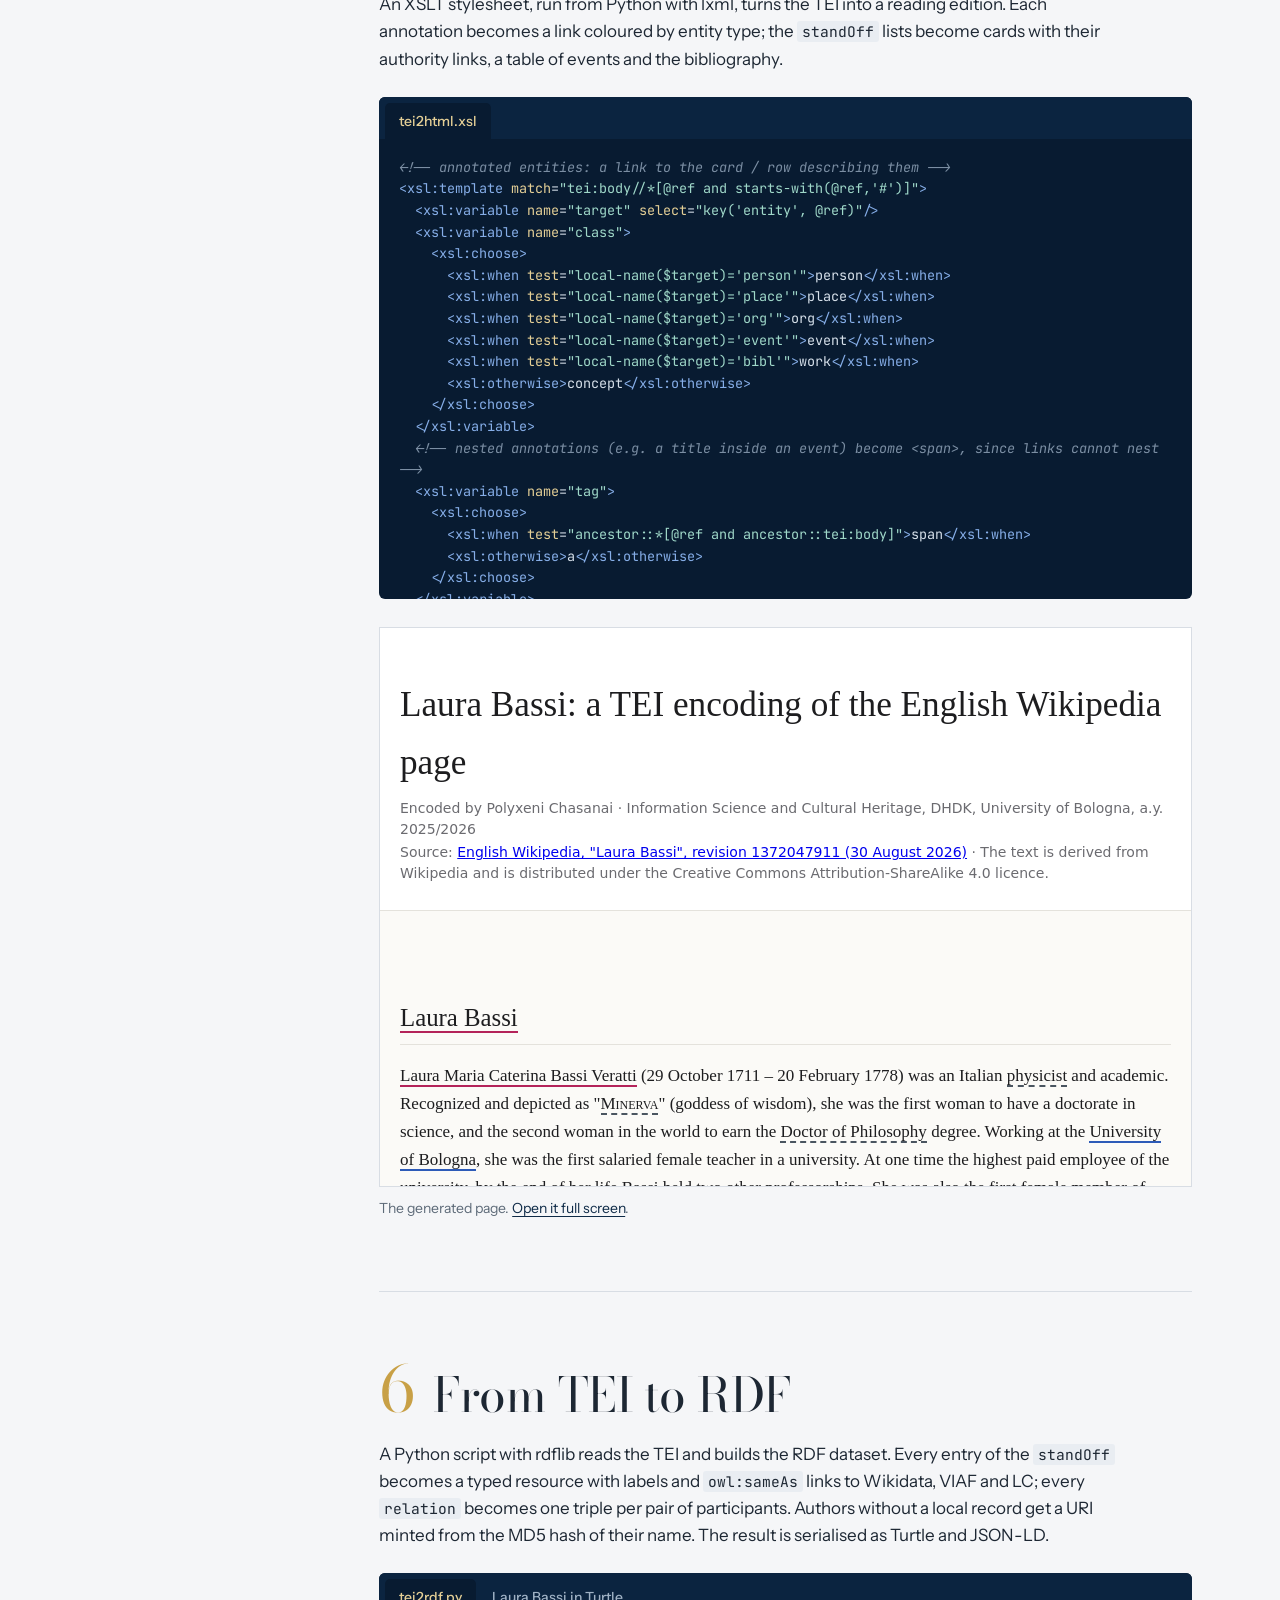
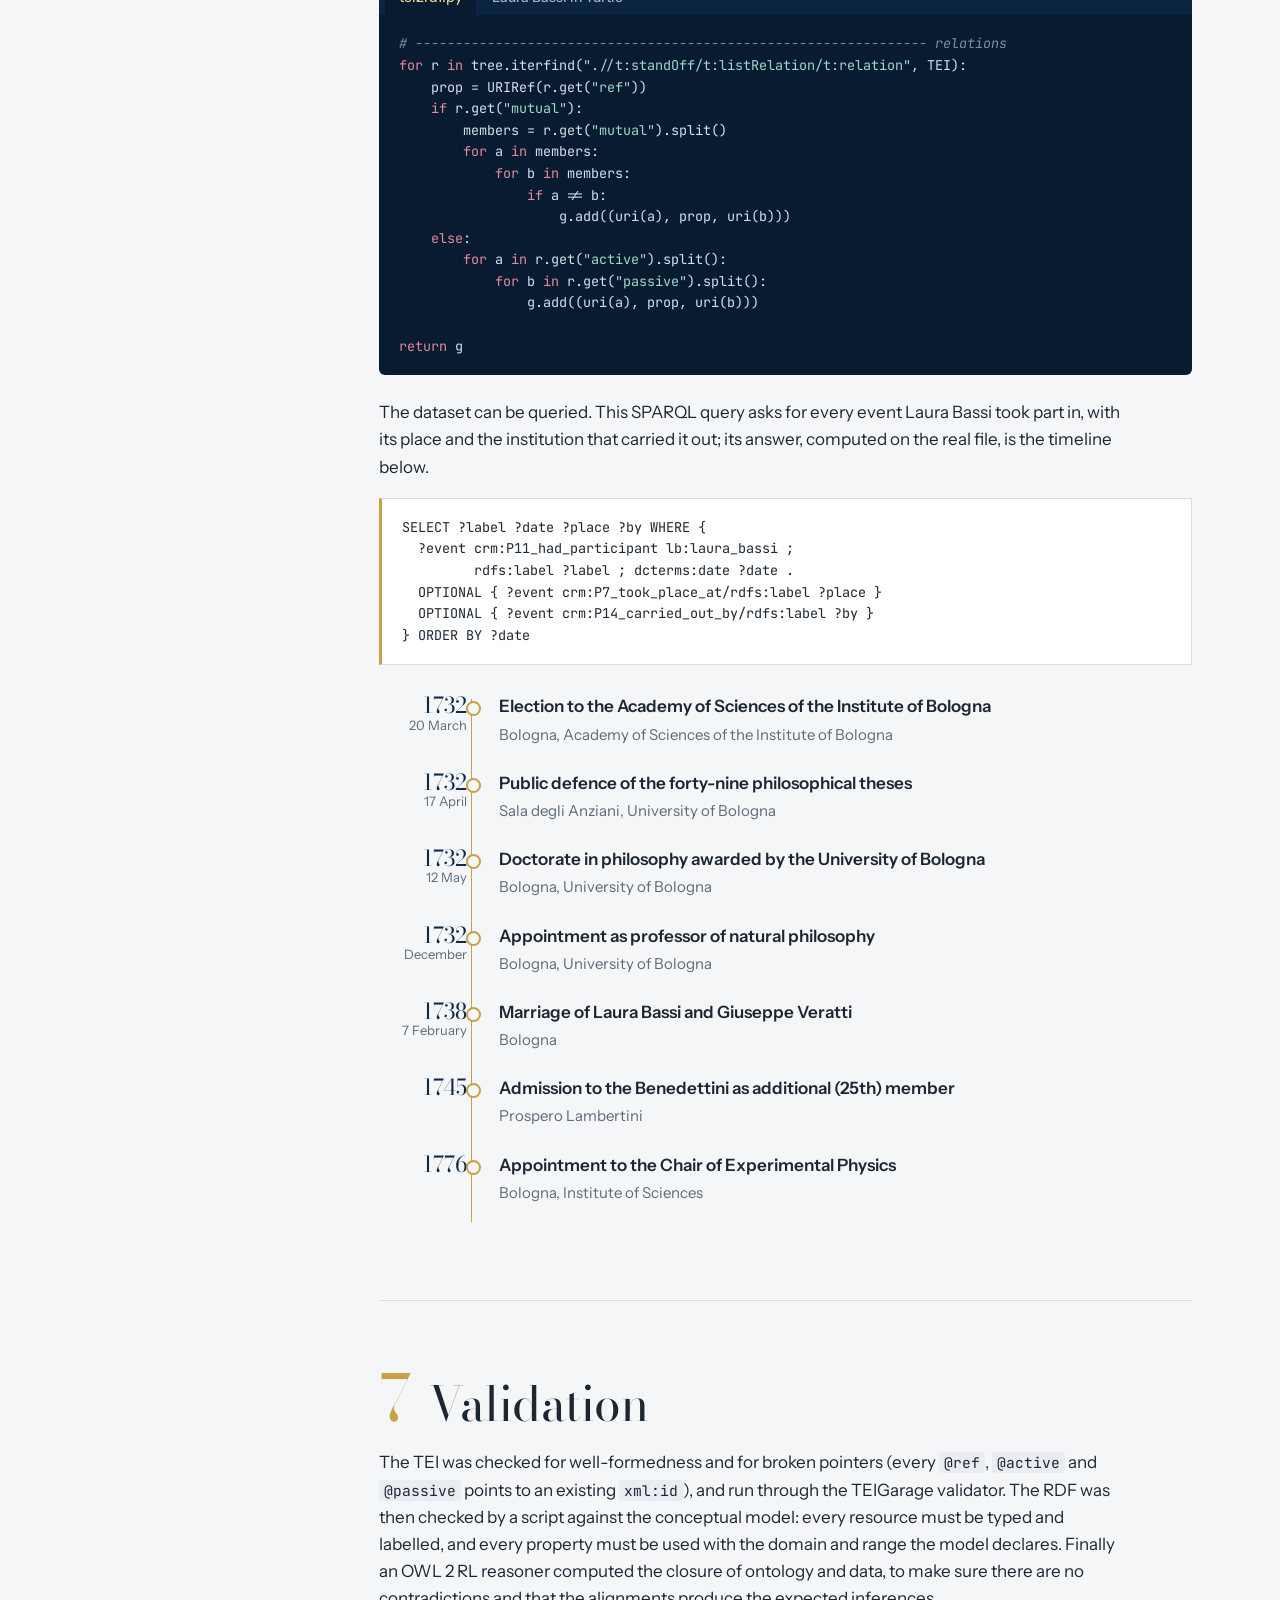
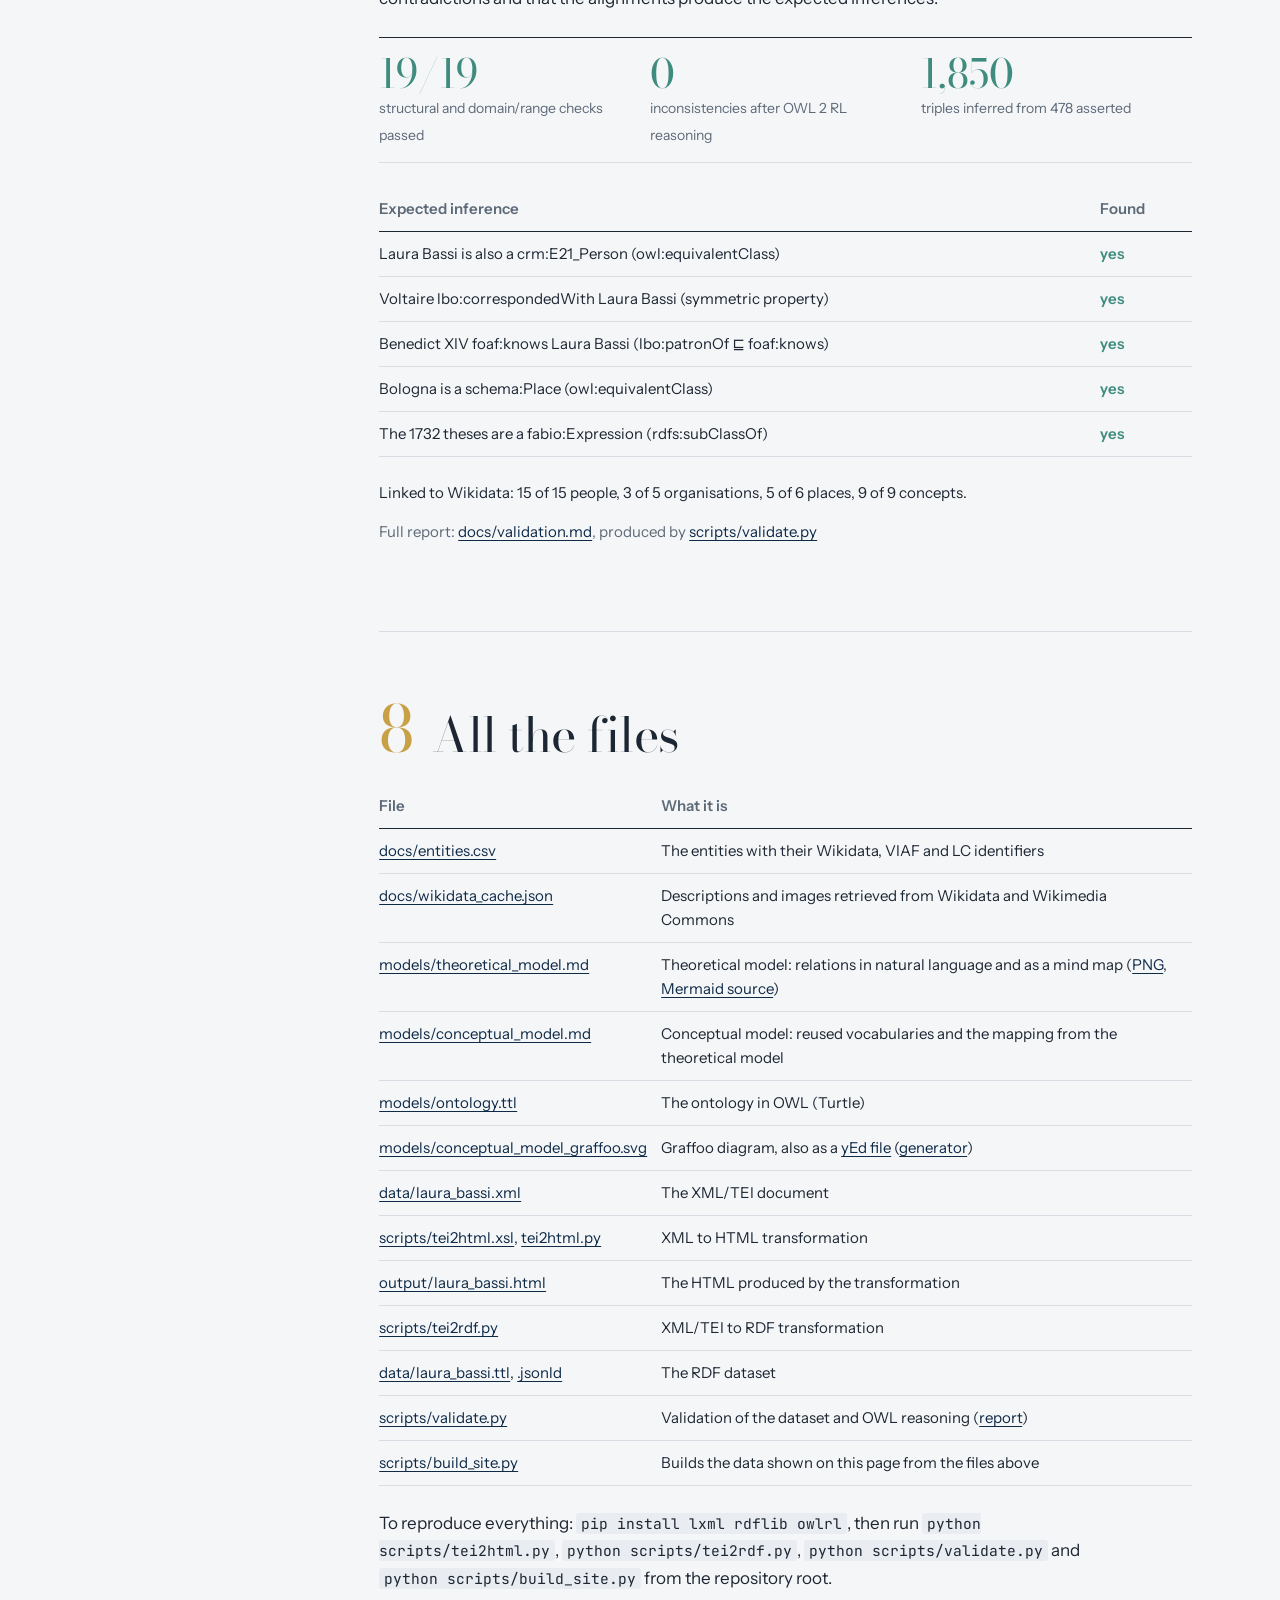
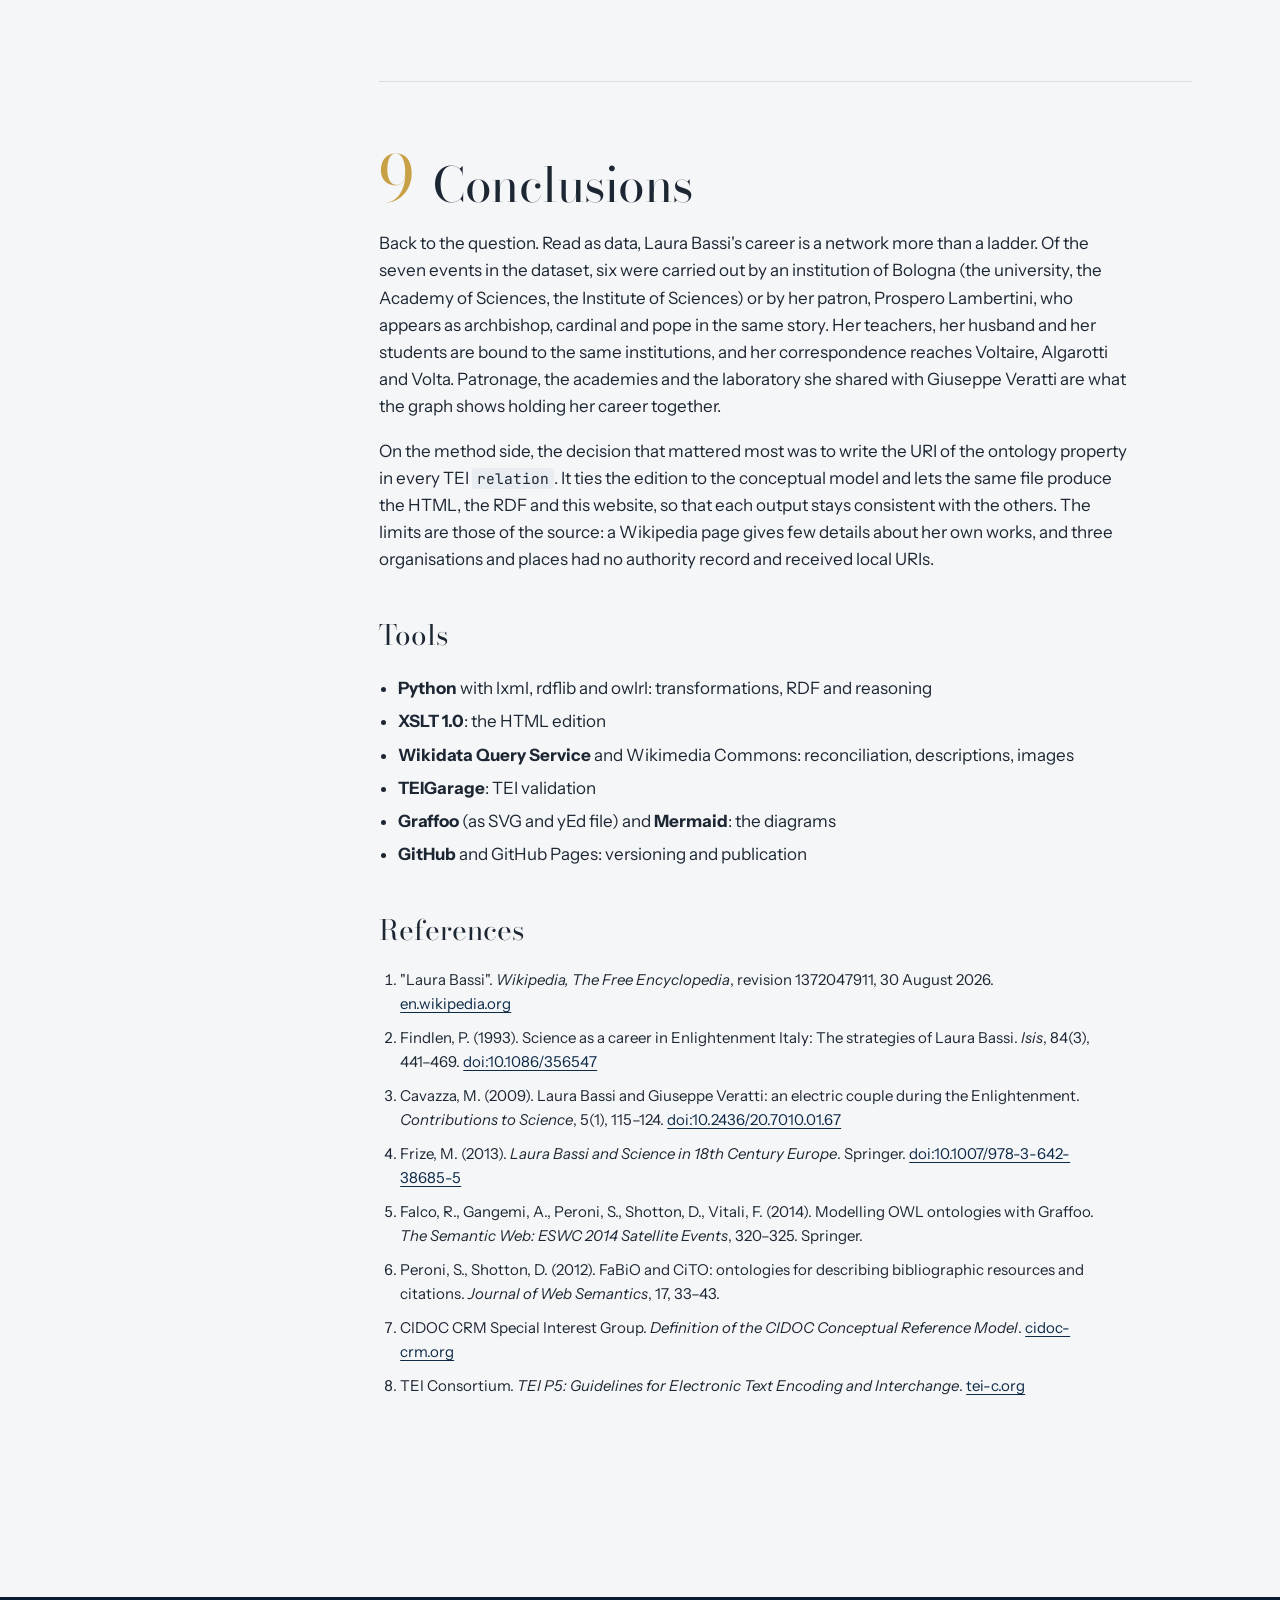
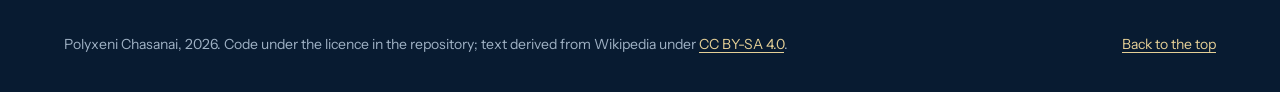
==== commit a1fc254e: "Select 13 core entities for the models; simplify the theoretical model - docs/entities.csv: new 'cor" ====
--- a/index.html
+++ b/index.html
@@ -13,7 +13,7 @@
   <link rel="preconnect" href="https://fonts.googleapis.com">
   <link rel="preconnect" href="https://fonts.gstatic.com" crossorigin>
   <link href="https://fonts.googleapis.com/css2?family=Bodoni+Moda:ital,opsz,wght@0,6..96,400;0,6..96,500;0,6..96,700;1,6..96,400&family=Instrument+Sans:wght@400;500;600&family=JetBrains+Mono:wght@400;500&display=swap" rel="stylesheet">
-  <link rel="stylesheet" href="assets/style.css?v=4">
+  <link rel="stylesheet" href="assets/style.css?v=6">
 </head>
 <body>
 
@@ -87,7 +87,8 @@
       </div>
       <dl class="readout" id="readout"></dl>
       <div class="prose">
-        <p>Entities were chosen among those explicitly mentioned in the page, plus a few indirect ones taken from Wikidata (her membership of the Arcadian Academy, her burial place) and the works cited in its bibliography. Each one was reconciled by hand with Wikidata, VIAF and the Library of Congress; subjects were matched to Library of Congress Subject Headings.</p>
+        <p>All the people, places, organisations, events, works and concepts mentioned in the page were annotated in the TEI and reconciled by hand with Wikidata, VIAF and the Library of Congress; subjects were matched to Library of Congress Subject Headings.</p>
+        <p>From these, <strong>13 core entities</strong> were selected for the models: the ones that best answer the project question, covering every type of entity. They are Laura Bassi; her patron Prospero Lambertini (Pope Benedict XIV), her husband Giuseppe Veratti, her student Lazzaro Spallanzani and her correspondent Voltaire; Bologna and the Palazzo Pubblico; the University of Bologna and the Academy of Sciences of the Institute of Bologna; the defence of her 49 theses (1732) and her Chair of Experimental Physics (1776); her treatise <cite>De aeris compressione</cite> (1745); and Newtonianism. The other entities stay in the edition and in the RDF dataset.</p>
       </div>
       <h3 class="sub">The dossiers</h3>
       <div class="entity-browser">
@@ -102,11 +103,11 @@
     <section id="theory" class="step">
       <header class="step-head"><span class="step-n">2</span><h2>Theoretical model</h2></header>
       <div class="prose">
-        <p>Before choosing any vocabulary, the relations between Laura Bassi and the entities were drawn as a mind map and written out in natural language: who taught whom, who wrote what, where and when each event took place. Dotted lines mark indirect relations that the page does not state but that follow from Wikidata or from other entities, such as the link between Newtonianism and Isaac Newton.</p>
+        <p>Before choosing any vocabulary, the relations between Laura Bassi and the 13 core entities were drawn as a mind map and written out in natural language: who supported, married, taught or wrote to her, where and when the two key events of her career took place, what she wrote and what she taught. Each node carries its Wikidata identifier; dashed lines mark indirect relations that the page does not state directly, such as the places located in Bologna.</p>
       </div>
       <figure class="plate">
         <a href="models/theoretical_model.png"><img src="models/theoretical_model.png" alt="Mind map of the relations between Laura Bassi and people, places, events, works and concepts"></a>
-        <figcaption>The theoretical model. Open <a href="models/theoretical_model.md">the description in natural language</a>.</figcaption>
+        <figcaption>The theoretical model of the 13 core entities. Open <a href="models/theoretical_model.md">the description in natural language</a>.</figcaption>
       </figure>
     </section>
 
@@ -267,7 +268,7 @@
   <p><a href="#top">Back to the top</a></p>
 </footer>
 
-<script src="assets/site-data.js?v=4"></script>
-<script src="assets/site.js?v=4"></script>
+<script src="assets/site-data.js?v=6"></script>
+<script src="assets/site.js?v=6"></script>
 </body>
 </html>
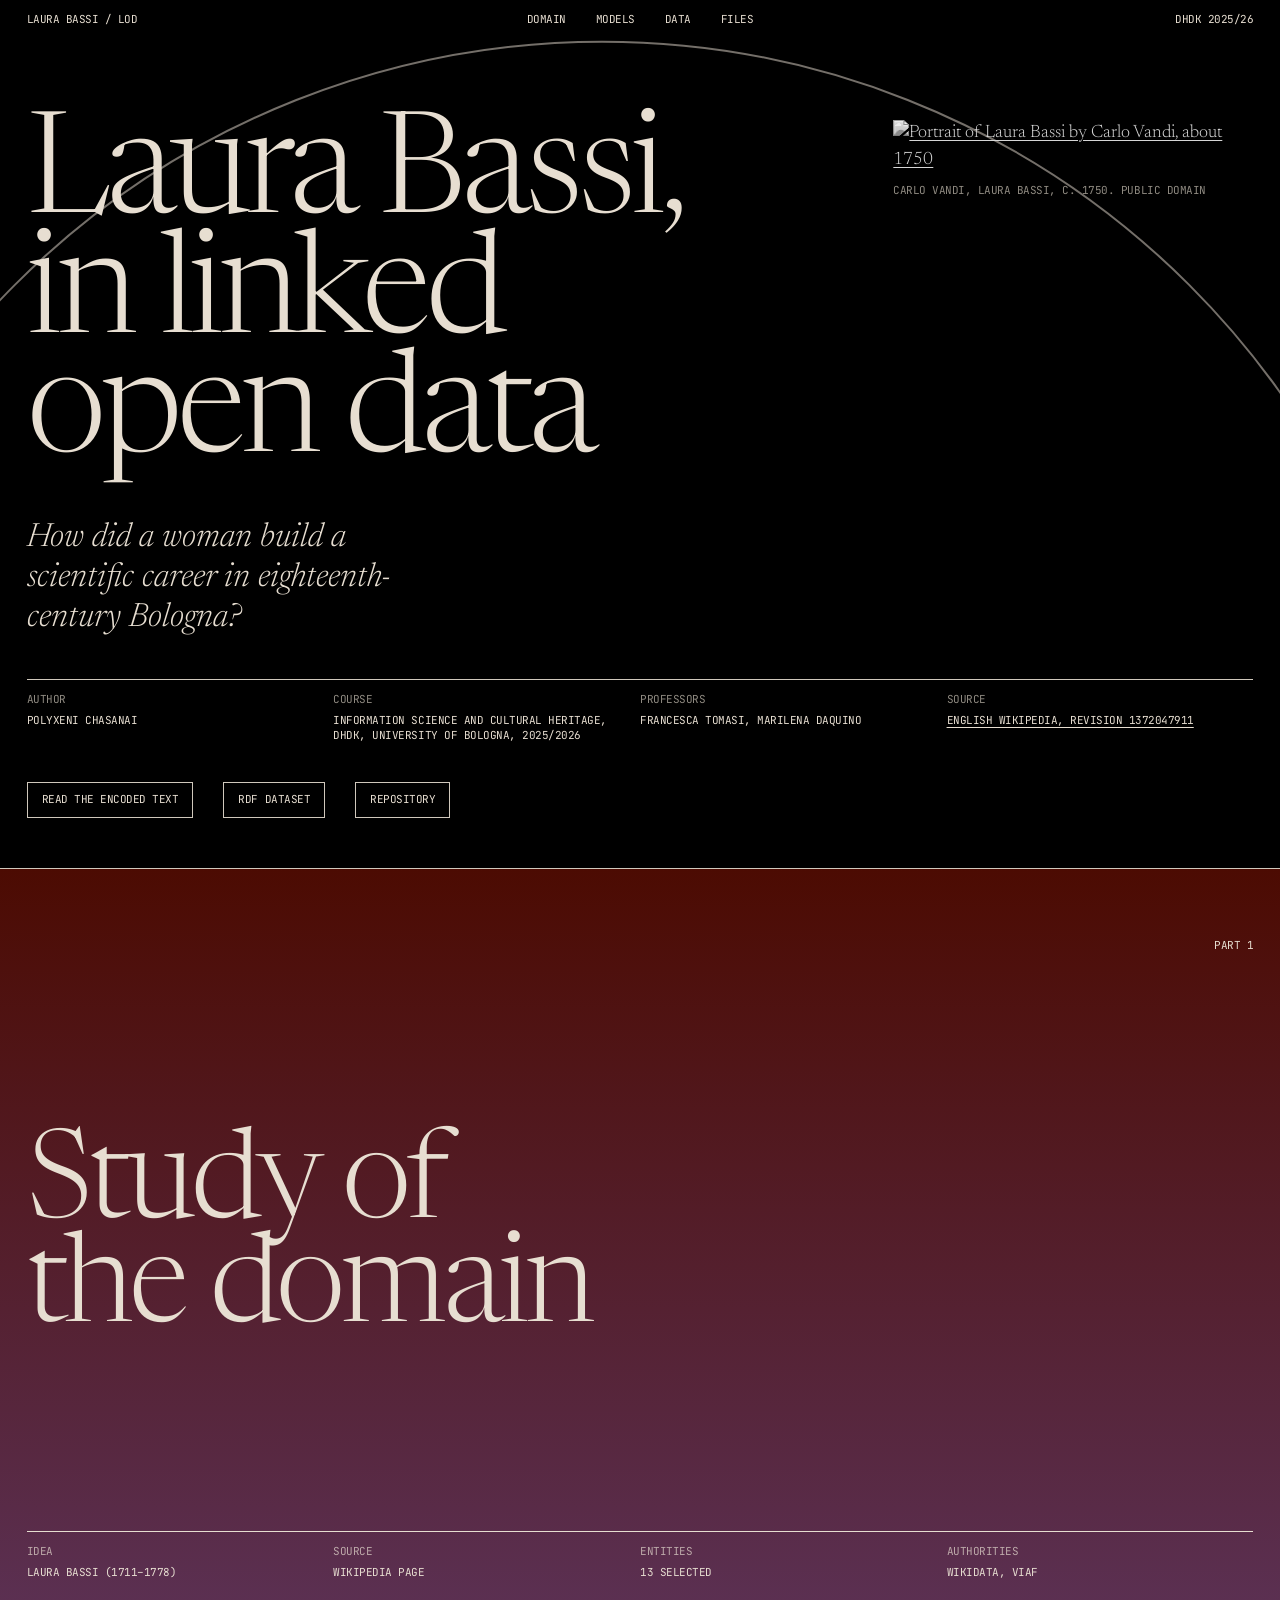
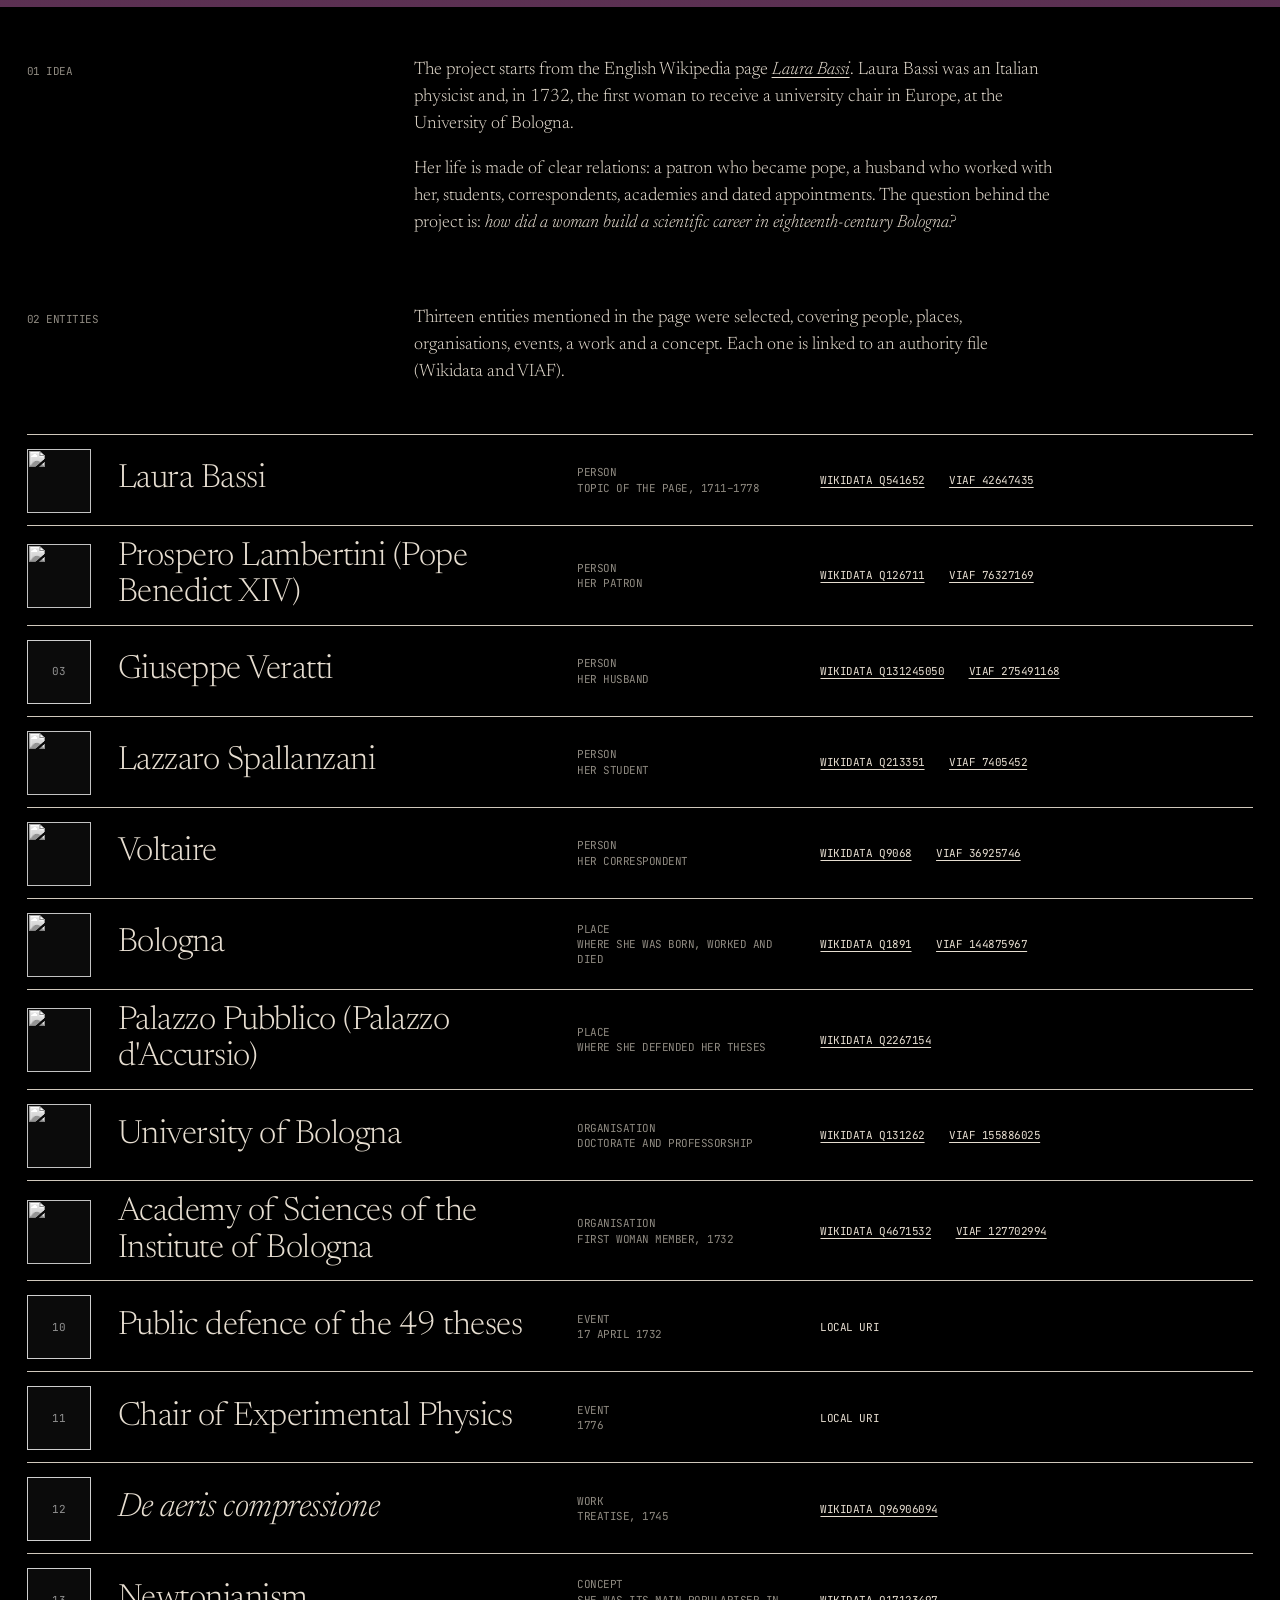
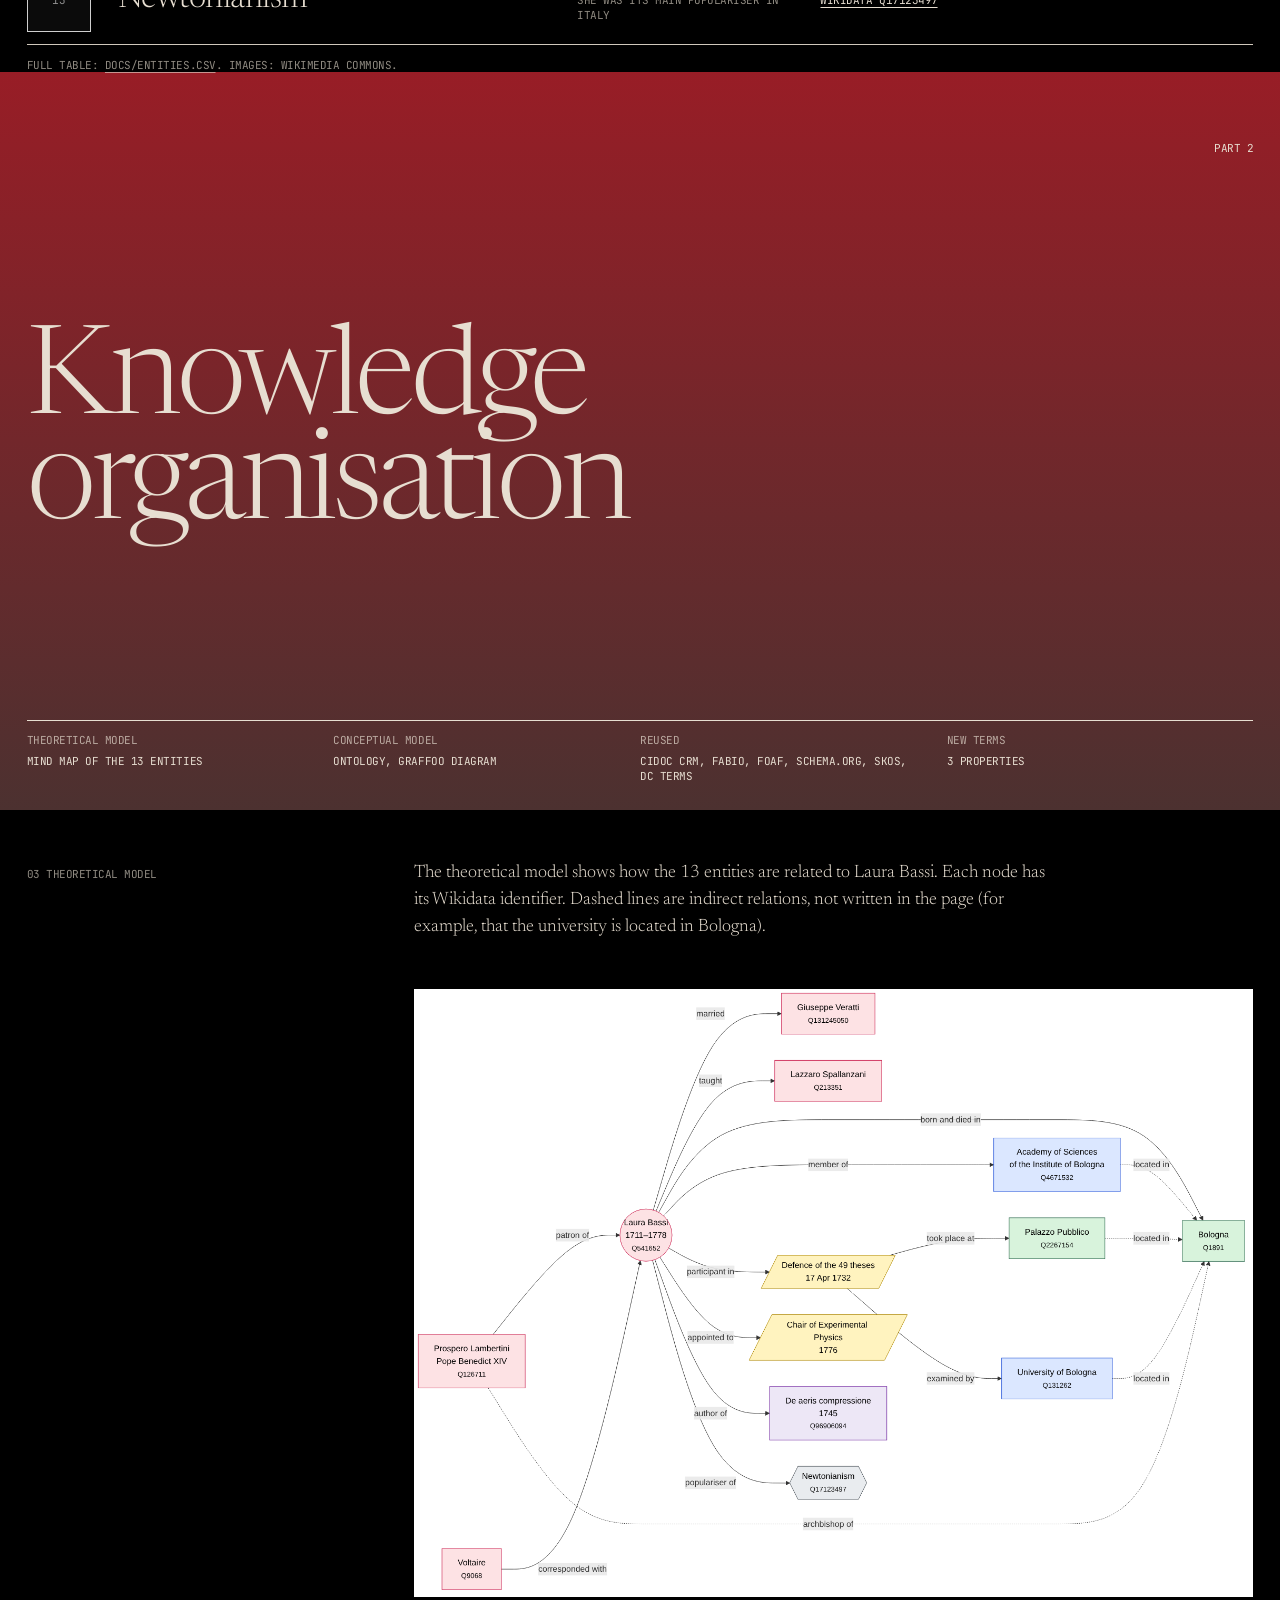
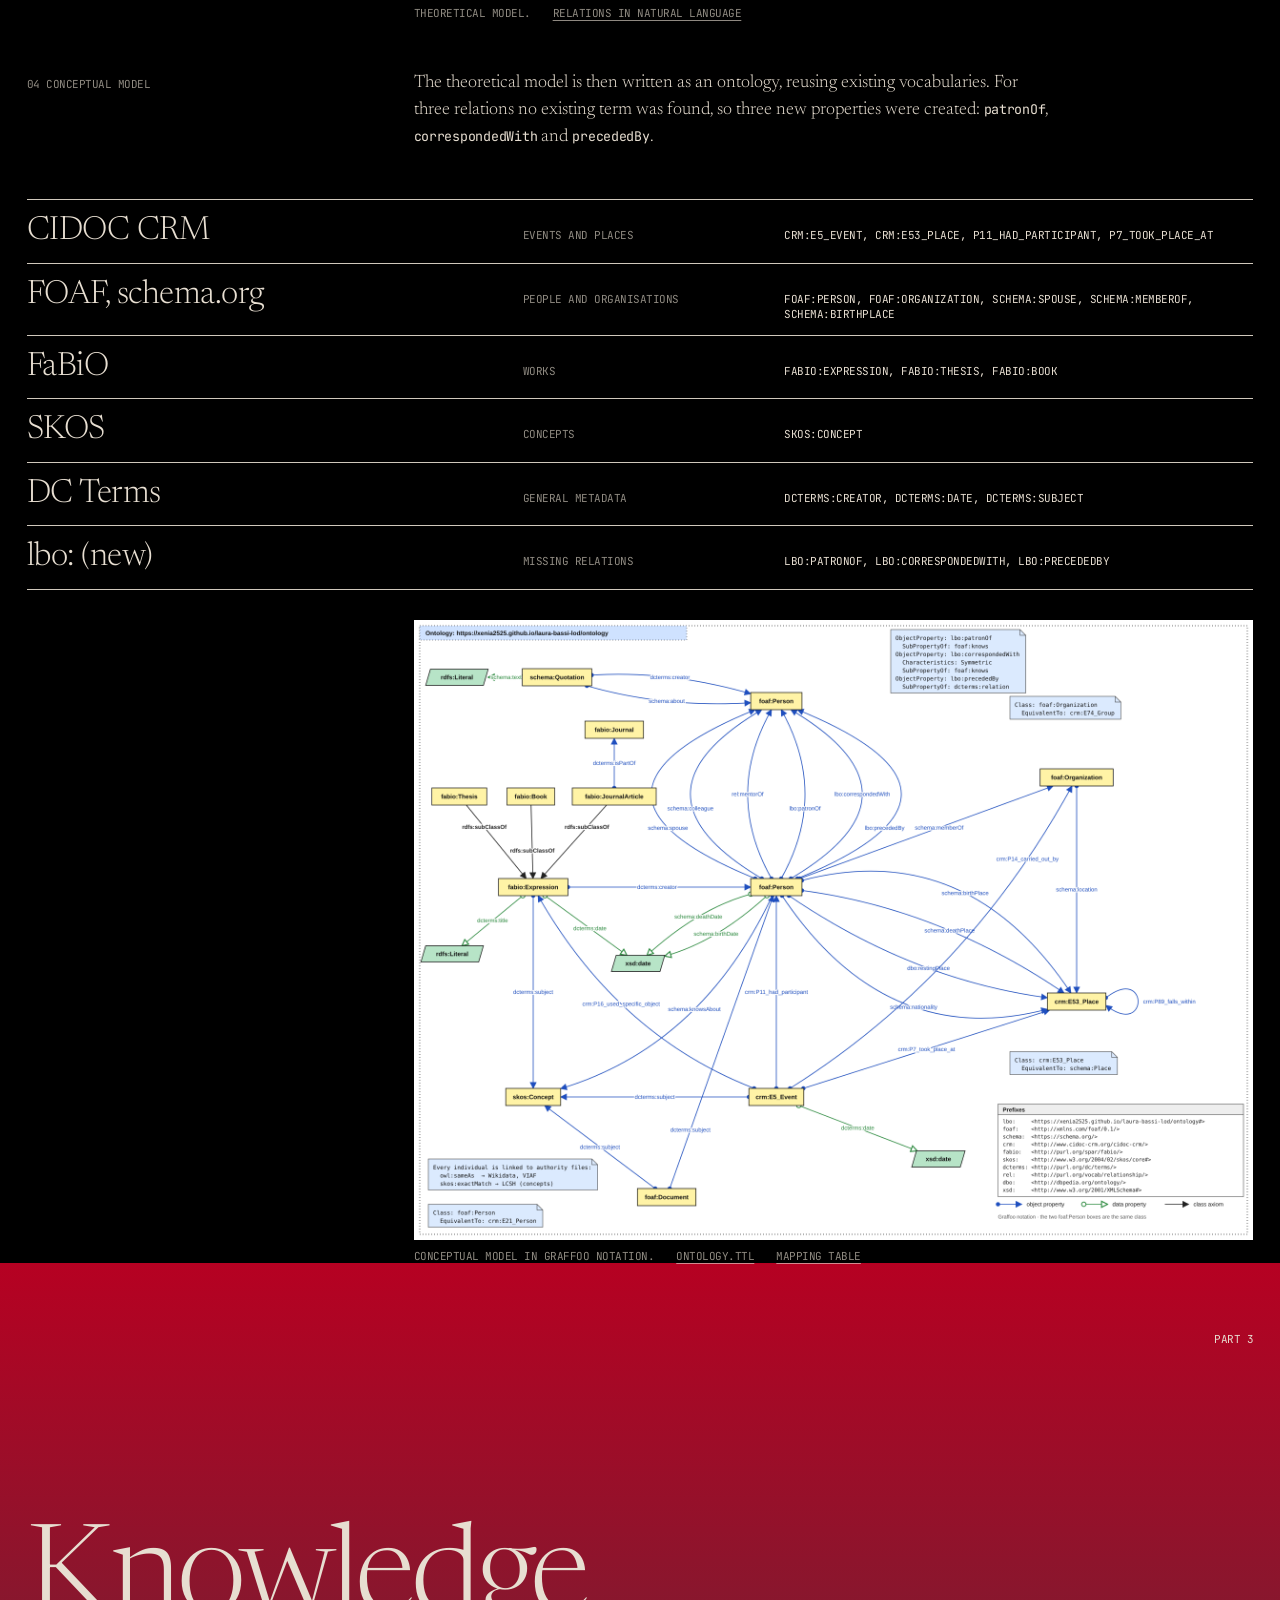
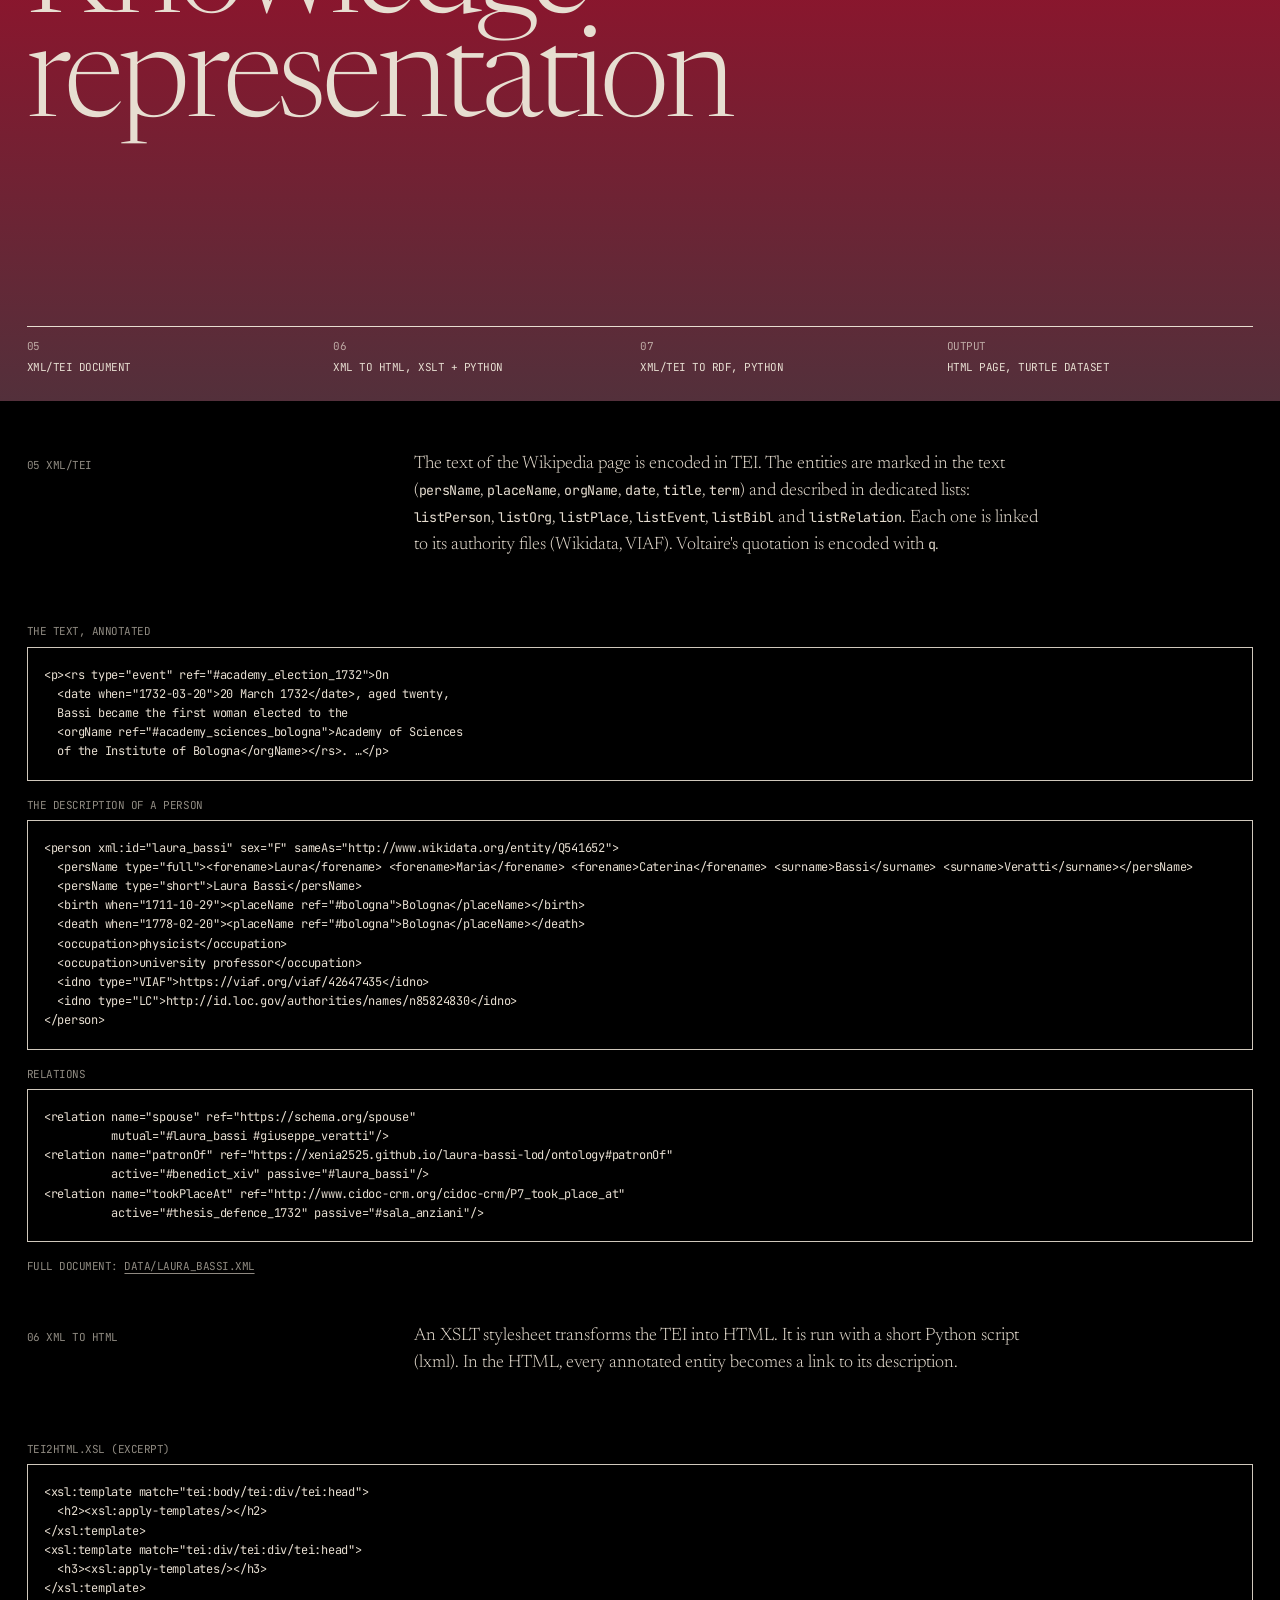
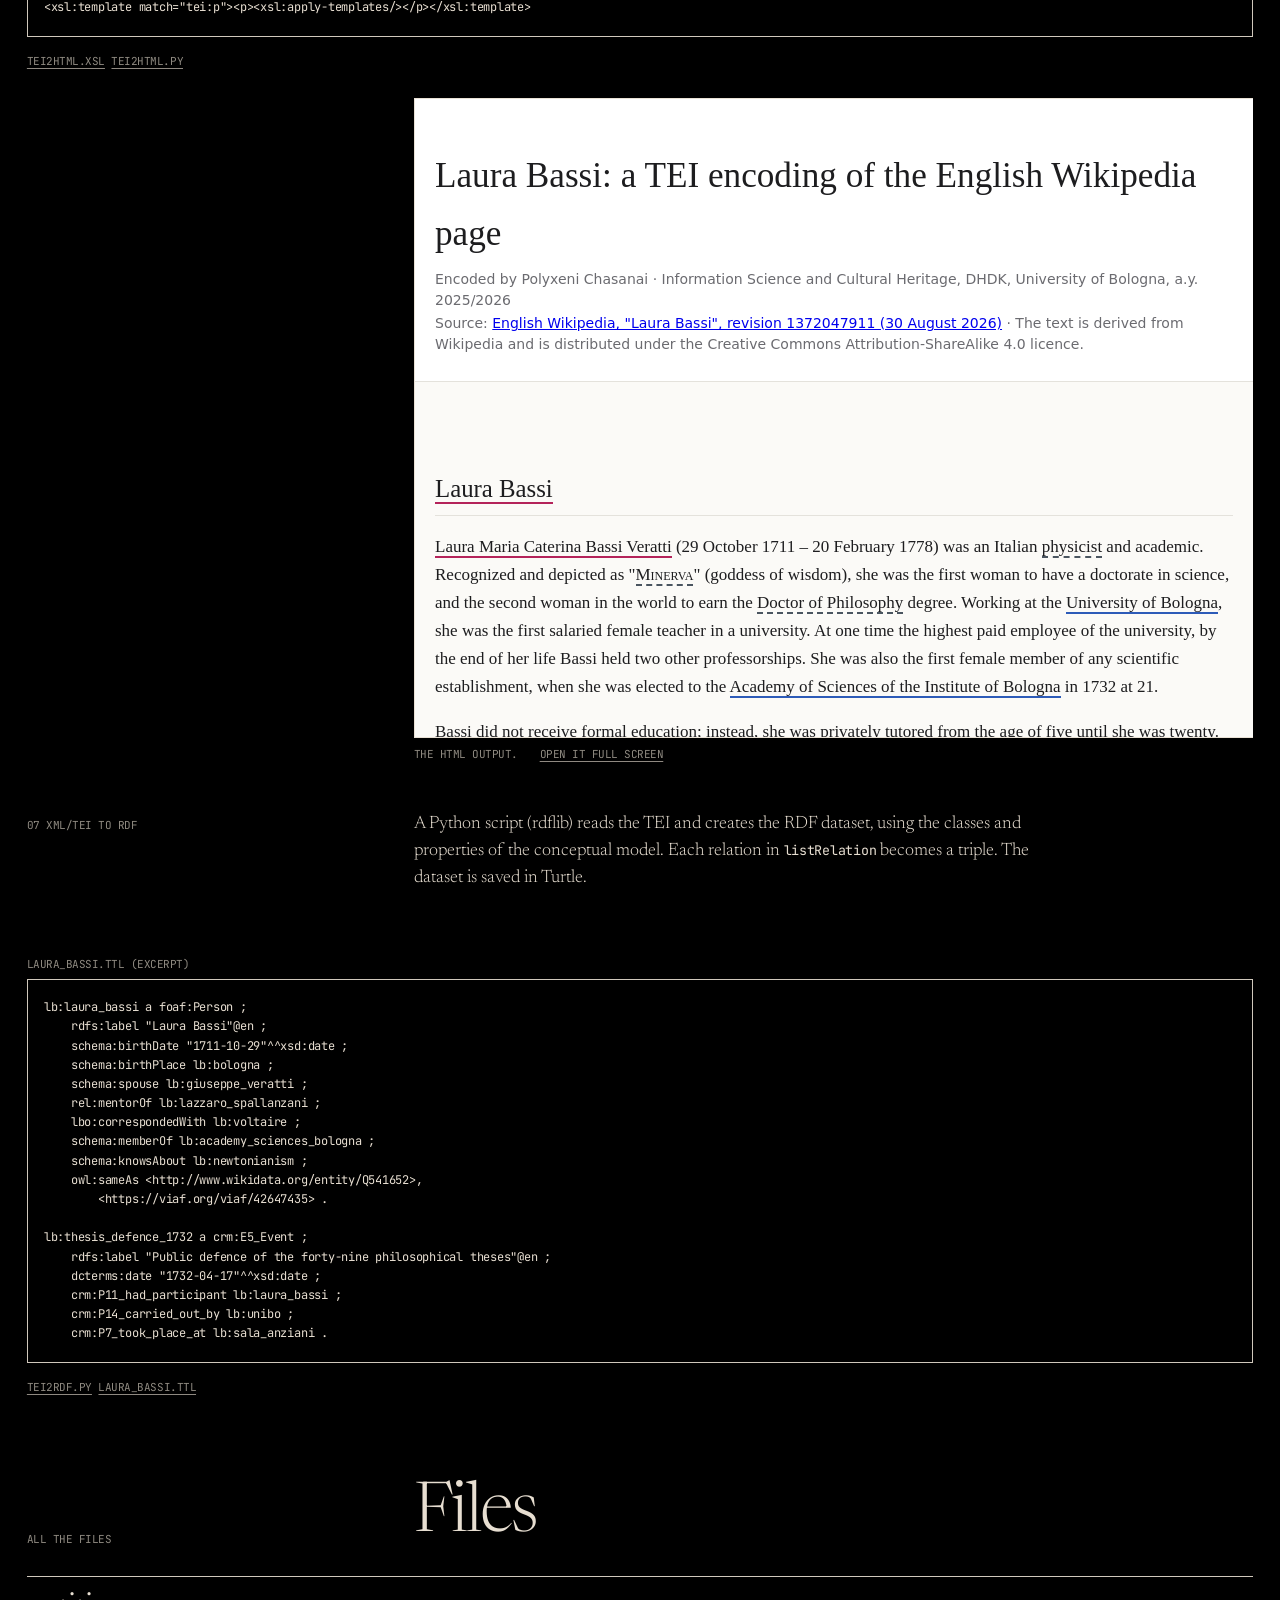
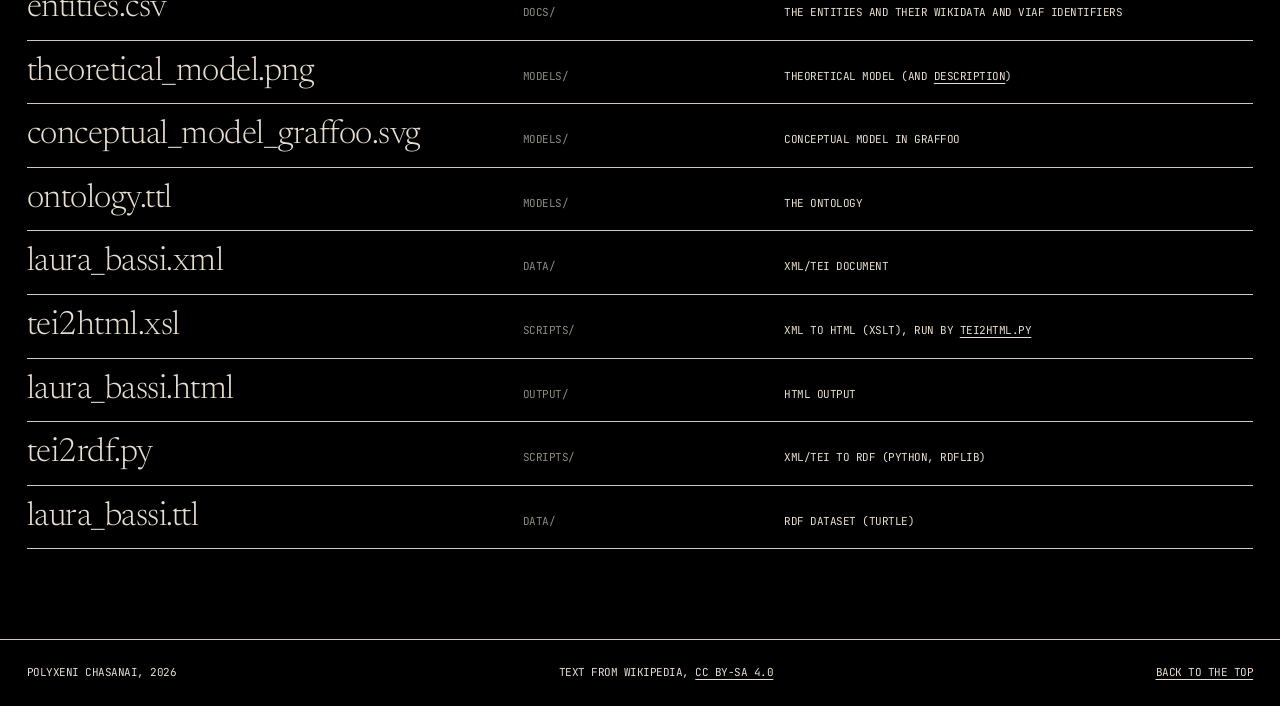
==== commit 9a92729a: "Simpler, modern website with only the required parts Static black page (Study of the domain, Knowled" ====
--- a/index.html
+++ b/index.html
@@ -2,9 +2,9 @@
 <html lang="en">
 <head>
   <meta charset="utf-8">
-  <meta name="viewport" content="width=device-width, initial-scale=1">
+  <meta name="viewport" content="width=device-width, initial-scale=1, viewport-fit=cover">
   <title>Laura Bassi in Linked Open Data</title>
-  <meta name="description" content="A LODLAM project: the Wikipedia page of Laura Bassi modelled, encoded in XML/TEI and published as RDF.">
+  <meta name="description" content="LODLAM project: the Wikipedia page of Laura Bassi modelled, encoded in XML/TEI and published as RDF.">
   <link rel="schema.DC" href="http://purl.org/dc/elements/1.1/">
   <meta name="DC.title" content="Laura Bassi in Linked Open Data">
   <meta name="DC.creator" content="Polyxeni Chasanai">
@@ -12,263 +12,257 @@
   <meta name="DC.language" content="en">
   <link rel="preconnect" href="https://fonts.googleapis.com">
   <link rel="preconnect" href="https://fonts.gstatic.com" crossorigin>
-  <link href="https://fonts.googleapis.com/css2?family=Bodoni+Moda:ital,opsz,wght@0,6..96,400;0,6..96,500;0,6..96,700;1,6..96,400&family=Instrument+Sans:wght@400;500;600&family=JetBrains+Mono:wght@400;500&display=swap" rel="stylesheet">
-  <link rel="stylesheet" href="assets/style.css?v=6">
+  <link href="https://fonts.googleapis.com/css2?family=Newsreader:ital,opsz,wght@0,6..72,300;0,6..72,400;1,6..72,300;1,6..72,400&family=JetBrains+Mono:wght@400&display=swap" rel="stylesheet">
+  <link rel="stylesheet" href="assets/style.css?v=7">
 </head>
 <body>
 
 <a class="skip" href="#main">Skip to content</a>
 
+<nav class="top" aria-label="Sections">
+  <a class="top-logo" href="#top">Laura Bassi / LOD</a>
+  <ul>
+    <li><a href="#domain">Domain</a></li>
+    <li><a href="#models">Models</a></li>
+    <li><a href="#data">Data</a></li>
+    <li><a href="#files">Files</a></li>
+  </ul>
+  <span class="top-count">DHDK 2025/26</span>
+</nav>
+
 <header class="hero" id="top">
-  <div class="hero-text">
-    <p class="hero-kicker">A linked open data project for Information Science and Cultural Heritage</p>
-    <div class="hero-title">
-      <figure class="portrait">
-        <a href="https://commons.wikimedia.org/wiki/File:Laura_Bassi_-_Carlo_Vandi.jpg"><img src="https://commons.wikimedia.org/wiki/Special:FilePath/Laura_Bassi_-_Carlo_Vandi.jpg?width=420" alt="Portrait of Laura Bassi by Carlo Vandi, about 1750"></a>
-        <figcaption>Carlo Vandi, c. 1750. Public domain</figcaption>
-      </figure>
-      <h1>Laura<br>Bassi</h1>
-    </div>
-    <p class="hero-question">How did a woman build a scientific career in eighteenth-century Bologna?</p>
-    <p class="hero-lede">In 1732 Bologna gave her a doctorate and a university chair, the first held by a woman in Europe. This project follows the people, institutions and events that made it possible, turning her Wikipedia page into linked open data: a model, a TEI edition and an RDF graph.</p>
-    <p class="hero-author">Polyxeni Chasanai<br><span>DHDK, University of Bologna, 2025/2026<br>Prof. Francesca Tomasi and Prof. Marilena Daquino</span></p>
-    <nav class="hero-links" aria-label="Main files">
-      <a href="output/laura_bassi.html">Read the encoded text</a>
-      <a href="data/laura_bassi.ttl">Download the RDF</a>
-      <a href="https://github.com/xenia2525/laura-bassi-lod">Browse the repository</a>
-    </nav>
-  </div>
-
-  <figure class="orrery-wrap">
-    <svg id="orrery" viewBox="-520 -520 1040 1040" role="img" aria-labelledby="orrery-title orrery-desc">
-      <title id="orrery-title">The knowledge graph of the project</title>
-      <desc id="orrery-desc">Laura Bassi at the centre. Events on the inner orbit, places and organisations on the middle orbit, people, works and concepts on the outer orbit. Lines are relations in the RDF dataset.</desc>
-    </svg>
-    <figcaption>
-      <div id="orrery-info" aria-live="polite">
-        <strong>The graph, as an orrery</strong>
-        <p>Laura Bassi sits at the centre. Events turn on the inner orbit; places and organisations on the middle one; people, works and concepts on the outer one. Hover or tab through the points to read their relations.</p>
-      </div>
-      <ul class="orrery-legend">
-        <li><i class="k-person"></i>person</li>
-        <li><i class="k-place"></i>place</li>
-        <li><i class="k-org"></i>organisation</li>
-        <li><i class="k-event"></i>event</li>
-        <li><i class="k-work"></i>work</li>
-        <li><i class="k-concept"></i>concept</li>
-      </ul>
-    </figcaption>
+  <svg class="arc" viewBox="0 0 1000 1000" aria-hidden="true"><circle cx="500" cy="500" r="499"/></svg>
+  <h1 class="display">Laura Bassi,<br>in linked<br>open data</h1>
+  <figure class="hero-portrait">
+    <a href="https://commons.wikimedia.org/wiki/File:Laura_Bassi_-_Carlo_Vandi.jpg"><img src="https://commons.wikimedia.org/wiki/Special:FilePath/Laura_Bassi_-_Carlo_Vandi.jpg?width=600" alt="Portrait of Laura Bassi by Carlo Vandi, about 1750"></a>
+    <figcaption class="mono">Carlo Vandi, Laura Bassi, c. 1750. Public domain</figcaption>
   </figure>
+  <p class="hero-question">How did a woman build a scientific career in eighteenth-century Bologna?</p>
+  <dl class="meta">
+    <div><dt>Author</dt><dd>Polyxeni Chasanai</dd></div>
+    <div><dt>Course</dt><dd>Information Science and Cultural Heritage, DHDK, University of Bologna, 2025/2026</dd></div>
+    <div><dt>Professors</dt><dd>Francesca Tomasi, Marilena Daquino</dd></div>
+    <div><dt>Source</dt><dd><a href="https://en.wikipedia.org/w/index.php?title=Laura_Bassi&amp;oldid=1372047911">English Wikipedia, revision 1372047911</a></dd></div>
+  </dl>
+  <p class="hero-links mono">
+    <a href="output/laura_bassi.html">Read the encoded text</a>
+    <a href="data/laura_bassi.ttl">RDF dataset</a>
+    <a href="https://github.com/xenia2525/laura-bassi-lod">Repository</a>
+  </p>
 </header>
 
-<div class="layout" id="main">
-  <nav class="rail" aria-label="Project steps">
-    <ol>
-      <li><a href="#domain"><span>1</span>The page and its entities</a></li>
-      <li><a href="#theory"><span>2</span>Theoretical model</a></li>
-      <li><a href="#concept"><span>3</span>Conceptual model</a></li>
-      <li><a href="#tei"><span>4</span>XML/TEI encoding</a></li>
-      <li><a href="#html"><span>5</span>From XML to HTML</a></li>
-      <li><a href="#rdf"><span>6</span>From TEI to RDF</a></li>
-      <li><a href="#validation"><span>7</span>Validation</a></li>
-      <li><a href="#files"><span>8</span>All the files</a></li>
-      <li><a href="#conclusions"><span>9</span>Conclusions</a></li>
-    </ol>
-  </nav>
-
-  <main>
-    <!-- 1 ============================================================ -->
-    <section id="domain" class="step">
-      <header class="step-head"><span class="step-n">1</span><h2>The page and its entities</h2></header>
-      <div class="prose">
-        <p>The starting point is the English Wikipedia page <a href="https://en.wikipedia.org/w/index.php?title=Laura_Bassi&amp;oldid=1372047911"><cite>Laura Bassi</cite></a>, frozen at revision 1372047911 of 30 August 2026 so that every annotation refers to a stable text.</p>
-        <p>Laura Bassi (1711–1778) suits a linked data project because her life is made of documented relations: a patron who became pope, a husband who was her laboratory partner, students, correspondents across Europe, academies, a sequence of dated appointments and a small body of Latin works. Almost all of these people and institutions already exist in Wikidata and VIAF, so the local data can be connected to the wider web.</p>
-        <p>The project is guided by one question: <em>how did a woman build a scientific career in eighteenth-century Bologna?</em> The model therefore gives most weight to what the page tells about her career: patronage, teachers and students, academies, appointments and the institutions that granted them.</p>
-      </div>
-      <dl class="readout" id="readout"></dl>
-      <div class="prose">
-        <p>All the people, places, organisations, events, works and concepts mentioned in the page were annotated in the TEI and reconciled by hand with Wikidata, VIAF and the Library of Congress; subjects were matched to Library of Congress Subject Headings.</p>
-        <p>From these, <strong>13 core entities</strong> were selected for the models: the ones that best answer the project question, covering every type of entity. They are Laura Bassi; her patron Prospero Lambertini (Pope Benedict XIV), her husband Giuseppe Veratti, her student Lazzaro Spallanzani and her correspondent Voltaire; Bologna and the Palazzo Pubblico; the University of Bologna and the Academy of Sciences of the Institute of Bologna; the defence of her 49 theses (1732) and her Chair of Experimental Physics (1776); her treatise <cite>De aeris compressione</cite> (1745); and Newtonianism. The other entities stay in the edition and in the RDF dataset.</p>
-      </div>
-      <h3 class="sub">The dossiers</h3>
-      <div class="entity-browser">
-        <div class="chips" role="group" aria-label="Filter entities by type" id="chips"></div>
-        <div class="dossiers" id="entity-list"></div>
-      </div>
-      <p class="file-note">Descriptions and images come from Wikidata and Wikimedia Commons; each image links to its source and licence.</p>
-      <p class="file-note">Full table: <a href="docs/entities.csv">docs/entities.csv</a></p>
-    </section>
-
-    <!-- 2 ============================================================ -->
-    <section id="theory" class="step">
-      <header class="step-head"><span class="step-n">2</span><h2>Theoretical model</h2></header>
-      <div class="prose">
-        <p>Before choosing any vocabulary, the relations between Laura Bassi and the 13 core entities were drawn as a mind map and written out in natural language: who supported, married, taught or wrote to her, where and when the two key events of her career took place, what she wrote and what she taught. Each node carries its Wikidata identifier; dashed lines mark indirect relations that the page does not state directly, such as the places located in Bologna.</p>
-      </div>
-      <figure class="plate">
-        <a href="models/theoretical_model.png"><img src="models/theoretical_model.png" alt="Mind map of the relations between Laura Bassi and people, places, events, works and concepts"></a>
-        <figcaption>The theoretical model of the 13 core entities. Open <a href="models/theoretical_model.md">the description in natural language</a>.</figcaption>
-      </figure>
-    </section>
-
-    <!-- 3 ============================================================ -->
-    <section id="concept" class="step">
-      <header class="step-head"><span class="step-n">3</span><h2>Conceptual model</h2></header>
-      <div class="prose">
-        <p>The theoretical model was then formalised by reusing existing ontologies. Only three properties had no existing equivalent (patronage, correspondence and "preceded by"); they are defined in a small local namespace, each as a sub-property of an existing one so that the data stays interoperable.</p>
-      </div>
-      <table class="vocab">
-        <thead><tr><th scope="col">Vocabulary</th><th scope="col">Used for</th><th scope="col">Why</th></tr></thead>
-        <tbody>
-          <tr><th scope="row">CIDOC CRM</th><td>Events, places, participants</td><td>The ISO reference ontology for cultural heritage; its event-centred model fits the steps of her career.</td></tr>
-          <tr><th scope="row">FaBiO</th><td>Theses, treatise, books, articles</td><td>FRBR-based bibliographic types for her works and the bibliography of the page.</td></tr>
-          <tr><th scope="row">FOAF, schema.org</th><td>People, organisations, family and work relations</td><td>Widely adopted, aligned to CIDOC CRM with equivalence axioms.</td></tr>
-          <tr><th scope="row">SKOS</th><td>Subjects and fields of study</td><td>A small concept scheme matched to LCSH and Wikidata.</td></tr>
-          <tr><th scope="row">DC Terms</th><td>Creator, subject, date, title</td><td>The transversal metadata layer.</td></tr>
-          <tr><th scope="row">RELATIONSHIP, DBpedia</th><td>Teacher and student, burial place</td><td>Precise terms that the other vocabularies lack.</td></tr>
-          <tr><th scope="row">lbo: (new)</th><td><code>patronOf</code>, <code>correspondedWith</code>, <code>precededBy</code></td><td>No existing term fits; each is a sub-property of <code>foaf:knows</code> or <code>dcterms:relation</code>.</td></tr>
-        </tbody>
-      </table>
-      <figure class="plate plate-wide">
-        <a href="models/conceptual_model_graffoo.svg"><img src="models/conceptual_model_graffoo.png" alt="Conceptual model in Graffoo notation"></a>
-        <figcaption>The conceptual model in Graffoo notation, also available as a <a href="models/conceptual_model_graffoo.graphml">yEd file</a>. See <a href="models/ontology.ttl">ontology.ttl</a> and <a href="models/conceptual_model.md">the full mapping table</a>.</figcaption>
-      </figure>
-    </section>
-
-    <!-- 4 ============================================================ -->
-    <section id="tei" class="step">
-      <header class="step-head"><span class="step-n">4</span><h2>XML/TEI encoding</h2></header>
-      <div class="prose">
-        <p>The whole text of the page is encoded in TEI, section by section. People, places, organisations, dates, works and concepts are marked in the text and point, through <code>@ref</code>, to their description in the <code>standOff</code>: <code>listPerson</code>, <code>listOrg</code>, <code>listPlace</code>, <code>listEvent</code>, <code>listBibl</code> and <code>listRelation</code>. Textual phenomena are encoded too: Voltaire's quotation with <code>q</code>, the nickname "Bolognese Minerva" with <code>soCalled</code>, Latin and Italian titles with <code>xml:lang</code>.</p>
-        <p>Every relation carries in <code>@ref</code> the URI of the ontology property that expresses it. This single decision connects the TEI to the conceptual model and lets the RDF be generated without hard-coded mappings.</p>
-      </div>
-      <div class="code-tabs" data-tabs>
-        <div role="tablist" aria-label="TEI examples">
-          <button role="tab" aria-selected="true" data-snippet="tei_text" data-lang="xml">Annotated text</button>
-          <button role="tab" aria-selected="false" data-snippet="tei_person" data-lang="xml">A person</button>
-          <button role="tab" aria-selected="false" data-snippet="tei_relation" data-lang="xml">Relations</button>
-        </div>
-        <pre role="tabpanel" tabindex="0"><code></code></pre>
-      </div>
-      <p class="file-note">Source: <a href="data/laura_bassi.xml">data/laura_bassi.xml</a></p>
-    </section>
-
-    <!-- 5 ============================================================ -->
-    <section id="html" class="step">
-      <header class="step-head"><span class="step-n">5</span><h2>From XML to HTML</h2></header>
-      <div class="prose">
-        <p>An XSLT stylesheet, run from Python with lxml, turns the TEI into a reading edition. Each annotation becomes a link coloured by entity type; the <code>standOff</code> lists become cards with their authority links, a table of events and the bibliography.</p>
-      </div>
-      <div class="code-tabs" data-tabs>
-        <div role="tablist" aria-label="Transformation code">
-          <button role="tab" aria-selected="true" data-snippet="xslt" data-lang="xml">tei2html.xsl</button>
-        </div>
-        <pre role="tabpanel" tabindex="0"><code></code></pre>
-      </div>
-      <figure class="preview">
-        <iframe src="output/laura_bassi.html" title="The HTML edition generated from the TEI"></iframe>
-        <figcaption>The generated page. <a href="output/laura_bassi.html">Open it full screen</a>.</figcaption>
-      </figure>
-    </section>
-
-    <!-- 6 ============================================================ -->
-    <section id="rdf" class="step">
-      <header class="step-head"><span class="step-n">6</span><h2>From TEI to RDF</h2></header>
-      <div class="prose">
-        <p>A Python script with rdflib reads the TEI and builds the RDF dataset. Every entry of the <code>standOff</code> becomes a typed resource with labels and <code>owl:sameAs</code> links to Wikidata, VIAF and LC; every <code>relation</code> becomes one triple per pair of participants. Authors without a local record get a URI minted from the MD5 hash of their name. The result is serialised as Turtle and JSON-LD.</p>
-      </div>
-      <div class="code-tabs" data-tabs>
-        <div role="tablist" aria-label="RDF code">
-          <button role="tab" aria-selected="true" data-snippet="python_rdf" data-lang="python">tei2rdf.py</button>
-          <button role="tab" aria-selected="false" data-snippet="ttl" data-lang="turtle">Laura Bassi in Turtle</button>
-        </div>
-        <pre role="tabpanel" tabindex="0"><code></code></pre>
-      </div>
-      <div class="prose">
-        <p>The dataset can be queried. This SPARQL query asks for every event Laura Bassi took part in, with its place and the institution that carried it out; its answer, computed on the real file, is the timeline below.</p>
-      </div>
-      <pre class="query"><code>SELECT ?label ?date ?place ?by WHERE {
-  ?event crm:P11_had_participant lb:laura_bassi ;
-         rdfs:label ?label ; dcterms:date ?date .
-  OPTIONAL { ?event crm:P7_took_place_at/rdfs:label ?place }
-  OPTIONAL { ?event crm:P14_carried_out_by/rdfs:label ?by }
-} ORDER BY ?date</code></pre>
-      <ol class="timeline" id="timeline"></ol>
-    </section>
-
-    <!-- 7 ============================================================ -->
-    <section id="validation" class="step">
-      <header class="step-head"><span class="step-n">7</span><h2>Validation</h2></header>
-      <div class="prose">
-        <p>The TEI was checked for well-formedness and for broken pointers (every <code>@ref</code>, <code>@active</code> and <code>@passive</code> points to an existing <code>xml:id</code>), and run through the TEIGarage validator. The RDF was then checked by a script against the conceptual model: every resource must be typed and labelled, and every property must be used with the domain and range the model declares. Finally an OWL 2 RL reasoner computed the closure of ontology and data, to make sure there are no contradictions and that the alignments produce the expected inferences.</p>
-      </div>
-      <div id="validation-report" class="validation"></div>
-      <p class="file-note">Full report: <a href="docs/validation.md">docs/validation.md</a>, produced by <a href="scripts/validate.py">scripts/validate.py</a></p>
-    </section>
-
-    <!-- 8 ============================================================ -->
-    <section id="files" class="step">
-      <header class="step-head"><span class="step-n">8</span><h2>All the files</h2></header>
-      <table class="files">
-        <thead><tr><th scope="col">File</th><th scope="col">What it is</th></tr></thead>
-        <tbody>
-          <tr><td><a href="docs/entities.csv">docs/entities.csv</a></td><td>The entities with their Wikidata, VIAF and LC identifiers</td></tr>
-          <tr><td><a href="docs/wikidata_cache.json">docs/wikidata_cache.json</a></td><td>Descriptions and images retrieved from Wikidata and Wikimedia Commons</td></tr>
-          <tr><td><a href="models/theoretical_model.md">models/theoretical_model.md</a></td><td>Theoretical model: relations in natural language and as a mind map (<a href="models/theoretical_model.png">PNG</a>, <a href="models/theoretical_model.mmd">Mermaid source</a>)</td></tr>
-          <tr><td><a href="models/conceptual_model.md">models/conceptual_model.md</a></td><td>Conceptual model: reused vocabularies and the mapping from the theoretical model</td></tr>
-          <tr><td><a href="models/ontology.ttl">models/ontology.ttl</a></td><td>The ontology in OWL (Turtle)</td></tr>
-          <tr><td><a href="models/conceptual_model_graffoo.svg">models/conceptual_model_graffoo.svg</a></td><td>Graffoo diagram, also as a <a href="models/conceptual_model_graffoo.graphml">yEd file</a> (<a href="models/graffoo_diagram.py">generator</a>)</td></tr>
-          <tr><td><a href="data/laura_bassi.xml">data/laura_bassi.xml</a></td><td>The XML/TEI document</td></tr>
-          <tr><td><a href="scripts/tei2html.xsl">scripts/tei2html.xsl</a>, <a href="scripts/tei2html.py">tei2html.py</a></td><td>XML to HTML transformation</td></tr>
-          <tr><td><a href="output/laura_bassi.html">output/laura_bassi.html</a></td><td>The HTML produced by the transformation</td></tr>
-          <tr><td><a href="scripts/tei2rdf.py">scripts/tei2rdf.py</a></td><td>XML/TEI to RDF transformation</td></tr>
-          <tr><td><a href="data/laura_bassi.ttl">data/laura_bassi.ttl</a>, <a href="data/laura_bassi.jsonld">.jsonld</a></td><td>The RDF dataset</td></tr>
-          <tr><td><a href="scripts/validate.py">scripts/validate.py</a></td><td>Validation of the dataset and OWL reasoning (<a href="docs/validation.md">report</a>)</td></tr>
-          <tr><td><a href="scripts/build_site.py">scripts/build_site.py</a></td><td>Builds the data shown on this page from the files above</td></tr>
-        </tbody>
-      </table>
-      <div class="prose">
-        <p>To reproduce everything: <code>pip install lxml rdflib owlrl</code>, then run <code>python scripts/tei2html.py</code>, <code>python scripts/tei2rdf.py</code>, <code>python scripts/validate.py</code> and <code>python scripts/build_site.py</code> from the repository root.</p>
-      </div>
-    </section>
-
-    <!-- 9 ============================================================ -->
-    <section id="conclusions" class="step">
-      <header class="step-head"><span class="step-n">9</span><h2>Conclusions</h2></header>
-      <div class="prose">
-        <p>Back to the question. Read as data, Laura Bassi's career is a network more than a ladder. Of the seven events in the dataset, six were carried out by an institution of Bologna (the university, the Academy of Sciences, the Institute of Sciences) or by her patron, Prospero Lambertini, who appears as archbishop, cardinal and pope in the same story. Her teachers, her husband and her students are bound to the same institutions, and her correspondence reaches Voltaire, Algarotti and Volta. Patronage, the academies and the laboratory she shared with Giuseppe Veratti are what the graph shows holding her career together.</p>
-        <p>On the method side, the decision that mattered most was to write the URI of the ontology property in every TEI <code>relation</code>. It ties the edition to the conceptual model and lets the same file produce the HTML, the RDF and this website, so that each output stays consistent with the others. The limits are those of the source: a Wikipedia page gives few details about her own works, and three organisations and places had no authority record and received local URIs.</p>
-      </div>
-      <h3 class="sub">Tools</h3>
-      <ul class="tools">
-        <li><b>Python</b> with lxml, rdflib and owlrl: transformations, RDF and reasoning</li>
-        <li><b>XSLT 1.0</b>: the HTML edition</li>
-        <li><b>Wikidata Query Service</b> and Wikimedia Commons: reconciliation, descriptions, images</li>
-        <li><b>TEIGarage</b>: TEI validation</li>
-        <li><b>Graffoo</b> (as SVG and yEd file) and <b>Mermaid</b>: the diagrams</li>
-        <li><b>GitHub</b> and GitHub Pages: versioning and publication</li>
-      </ul>
-      <h3 class="sub">References</h3>
-      <ol class="refs">
-        <li>"Laura Bassi". <cite>Wikipedia, The Free Encyclopedia</cite>, revision 1372047911, 30 August 2026. <a href="https://en.wikipedia.org/w/index.php?title=Laura_Bassi&amp;oldid=1372047911">en.wikipedia.org</a></li>
-        <li>Findlen, P. (1993). Science as a career in Enlightenment Italy: The strategies of Laura Bassi. <cite>Isis</cite>, 84(3), 441–469. <a href="https://doi.org/10.1086/356547">doi:10.1086/356547</a></li>
-        <li>Cavazza, M. (2009). Laura Bassi and Giuseppe Veratti: an electric couple during the Enlightenment. <cite>Contributions to Science</cite>, 5(1), 115–124. <a href="https://doi.org/10.2436/20.7010.01.67">doi:10.2436/20.7010.01.67</a></li>
-        <li>Frize, M. (2013). <cite>Laura Bassi and Science in 18th Century Europe</cite>. Springer. <a href="https://doi.org/10.1007/978-3-642-38685-5">doi:10.1007/978-3-642-38685-5</a></li>
-        <li>Falco, R., Gangemi, A., Peroni, S., Shotton, D., Vitali, F. (2014). Modelling OWL ontologies with Graffoo. <cite>The Semantic Web: ESWC 2014 Satellite Events</cite>, 320–325. Springer.</li>
-        <li>Peroni, S., Shotton, D. (2012). FaBiO and CiTO: ontologies for describing bibliographic resources and citations. <cite>Journal of Web Semantics</cite>, 17, 33–43.</li>
-        <li>CIDOC CRM Special Interest Group. <cite>Definition of the CIDOC Conceptual Reference Model</cite>. <a href="https://www.cidoc-crm.org/">cidoc-crm.org</a></li>
-        <li>TEI Consortium. <cite>TEI P5: Guidelines for Electronic Text Encoding and Interchange</cite>. <a href="https://tei-c.org/guidelines/p5/">tei-c.org</a></li>
-      </ol>
-    </section>
-  </main>
-</div>
-
-<footer class="foot">
-  <p>Polyxeni Chasanai, 2026. Code under the licence in the repository; text derived from Wikipedia under <a href="https://creativecommons.org/licenses/by-sa/4.0/">CC BY-SA 4.0</a>.</p>
-  <p><a href="#top">Back to the top</a></p>
+<main id="main">
+
+<!-- ======================================================= STUDY OF THE DOMAIN -->
+<section class="chapter g-maroon" id="domain">
+  <p class="label mono">Part 1</p>
+  <h2 class="display">Study of<br>the domain</h2>
+  <dl class="meta">
+    <div><dt>Idea</dt><dd>Laura Bassi (1711–1778)</dd></div>
+    <div><dt>Source</dt><dd>Wikipedia page</dd></div>
+    <div><dt>Entities</dt><dd>13 selected</dd></div>
+    <div><dt>Authorities</dt><dd>Wikidata, VIAF</dd></div>
+  </dl>
+</section>
+
+<section class="block">
+  <p class="label mono">01 Idea</p>
+  <div class="prose">
+    <p>The project starts from the English Wikipedia page <a href="https://en.wikipedia.org/w/index.php?title=Laura_Bassi&amp;oldid=1372047911"><cite>Laura Bassi</cite></a>. Laura Bassi was an Italian physicist and, in 1732, the first woman to receive a university chair in Europe, at the University of Bologna.</p>
+    <p>Her life is made of clear relations: a patron who became pope, a husband who worked with her, students, correspondents, academies and dated appointments. The question behind the project is: <em>how did a woman build a scientific career in eighteenth-century Bologna?</em></p>
+  </div>
+</section>
+
+<section class="block">
+  <p class="label mono">02 Entities</p>
+  <div class="prose">
+    <p>Thirteen entities mentioned in the page were selected, covering people, places, organisations, events, a work and a concept. Each one is linked to an authority file (Wikidata and VIAF).</p>
+  </div>
+</section>
+<section class="index-wrap">
+  <ol class="index ent">
+      <li><img class="thumb" src="https://commons.wikimedia.org/wiki/Special:FilePath/Laura_Bassi_-_Carlo_Vandi.jpg?width=240" alt="" loading="lazy" width="64" height="64"><span class="i-title">Laura Bassi</span><span class="i-mid">Person<br>Topic of the page, 1711–1778</span><span class="i-end"><a href="http://www.wikidata.org/entity/Q541652">Wikidata Q541652</a> <a href="https://viaf.org/viaf/42647435">VIAF 42647435</a></span></li>
+      <li><img class="thumb" src="https://commons.wikimedia.org/wiki/Special:FilePath/Pierre_Subleyras_Portrait_of_Benedict_XIV_1746._Metropolitan_Museum_of_Art.jpg?width=240" alt="" loading="lazy" width="64" height="64"><span class="i-title">Prospero Lambertini (Pope Benedict XIV)</span><span class="i-mid">Person<br>Her patron</span><span class="i-end"><a href="http://www.wikidata.org/entity/Q126711">Wikidata Q126711</a> <a href="https://viaf.org/viaf/76327169">VIAF 76327169</a></span></li>
+      <li><span class="thumb thumb-none" aria-hidden="true">03</span><span class="i-title">Giuseppe Veratti</span><span class="i-mid">Person<br>Her husband</span><span class="i-end"><a href="http://www.wikidata.org/entity/Q131245050">Wikidata Q131245050</a> <a href="https://viaf.org/viaf/275491168">VIAF 275491168</a></span></li>
+      <li><img class="thumb" src="https://commons.wikimedia.org/wiki/Special:FilePath/Portret_van_bioloog_Lazzaro_Spallanzani%2C_RP-P-1909-5206_%28cropped%29_%28cropped%29.jpg?width=240" alt="" loading="lazy" width="64" height="64"><span class="i-title">Lazzaro Spallanzani</span><span class="i-mid">Person<br>Her student</span><span class="i-end"><a href="http://www.wikidata.org/entity/Q213351">Wikidata Q213351</a> <a href="https://viaf.org/viaf/7405452">VIAF 7405452</a></span></li>
+      <li><img class="thumb" src="https://commons.wikimedia.org/wiki/Special:FilePath/Nicolas_de_Largilli%C3%A8re_-_Portrait_de_Voltaire_%281694-1778%29_en_1718_-_P208_-_mus%C3%A9e_Carnavalet_-_5_%28cropped%29.jpg?width=240" alt="" loading="lazy" width="64" height="64"><span class="i-title">Voltaire</span><span class="i-mid">Person<br>Her correspondent</span><span class="i-end"><a href="http://www.wikidata.org/entity/Q9068">Wikidata Q9068</a> <a href="https://viaf.org/viaf/36925746">VIAF 36925746</a></span></li>
+      <li><img class="thumb" src="https://commons.wikimedia.org/wiki/Special:FilePath/Bologna_Panorama.jpg?width=240" alt="" loading="lazy" width="64" height="64"><span class="i-title">Bologna</span><span class="i-mid">Place<br>Where she was born, worked and died</span><span class="i-end"><a href="http://www.wikidata.org/entity/Q1891">Wikidata Q1891</a> <a href="https://viaf.org/viaf/144875967">VIAF 144875967</a></span></li>
+      <li><img class="thumb" src="https://commons.wikimedia.org/wiki/Special:FilePath/Bologna_-_Palazzo_d%27Accursio_-_Foto_Giovanni_Dall%27Orto_5-3-2005_2.jpg?width=240" alt="" loading="lazy" width="64" height="64"><span class="i-title">Palazzo Pubblico (Palazzo d&#x27;Accursio)</span><span class="i-mid">Place<br>Where she defended her theses</span><span class="i-end"><a href="http://www.wikidata.org/entity/Q2267154">Wikidata Q2267154</a></span></li>
+      <li><img class="thumb" src="https://commons.wikimedia.org/wiki/Special:FilePath/Palazzo_Poggi_UniBo.jpg?width=240" alt="" loading="lazy" width="64" height="64"><span class="i-title">University of Bologna</span><span class="i-mid">Organisation<br>Doctorate and professorship</span><span class="i-end"><a href="http://www.wikidata.org/entity/Q131262">Wikidata Q131262</a> <a href="https://viaf.org/viaf/155886025">VIAF 155886025</a></span></li>
+      <li><img class="thumb" src="https://commons.wikimedia.org/wiki/Special:FilePath/Institute_of_Science_Bologna.png?width=240" alt="" loading="lazy" width="64" height="64"><span class="i-title">Academy of Sciences of the Institute of Bologna</span><span class="i-mid">Organisation<br>First woman member, 1732</span><span class="i-end"><a href="http://www.wikidata.org/entity/Q4671532">Wikidata Q4671532</a> <a href="https://viaf.org/viaf/127702994">VIAF 127702994</a></span></li>
+      <li><span class="thumb thumb-none" aria-hidden="true">10</span><span class="i-title">Public defence of the 49 theses</span><span class="i-mid">Event<br>17 April 1732</span><span class="i-end">Local URI</span></li>
+      <li><span class="thumb thumb-none" aria-hidden="true">11</span><span class="i-title">Chair of Experimental Physics</span><span class="i-mid">Event<br>1776</span><span class="i-end">Local URI</span></li>
+      <li><span class="thumb thumb-none" aria-hidden="true">12</span><span class="i-title"><cite>De aeris compressione</cite></span><span class="i-mid">Work<br>Treatise, 1745</span><span class="i-end"><a href="http://www.wikidata.org/entity/Q96906094">Wikidata Q96906094</a></span></li>
+      <li><span class="thumb thumb-none" aria-hidden="true">13</span><span class="i-title">Newtonianism</span><span class="i-mid">Concept<br>She was its main populariser in Italy</span><span class="i-end"><a href="http://www.wikidata.org/entity/Q17123497">Wikidata Q17123497</a></span></li>
+  </ol>
+  <p class="note mono">Full table: <a href="docs/entities.csv">docs/entities.csv</a>. Images: Wikimedia Commons.</p>
+</section>
+
+<!-- ======================================================= KNOWLEDGE ORGANIZATION -->
+<section class="chapter g-crimson" id="models">
+  <p class="label mono">Part 2</p>
+  <h2 class="display">Knowledge<br>organisation</h2>
+  <dl class="meta">
+    <div><dt>Theoretical model</dt><dd>Mind map of the 13 entities</dd></div>
+    <div><dt>Conceptual model</dt><dd>Ontology, Graffoo diagram</dd></div>
+    <div><dt>Reused</dt><dd>CIDOC CRM, FaBiO, FOAF, schema.org, SKOS, DC Terms</dd></div>
+    <div><dt>New terms</dt><dd>3 properties</dd></div>
+  </dl>
+</section>
+
+<section class="block">
+  <p class="label mono">03 Theoretical model</p>
+  <div class="prose">
+    <p>The theoretical model shows how the 13 entities are related to Laura Bassi. Each node has its Wikidata identifier. Dashed lines are indirect relations, not written in the page (for example, that the university is located in Bologna).</p>
+  </div>
+</section>
+<figure class="plate">
+  <a href="models/theoretical_model.png"><img src="models/theoretical_model.png" alt="Theoretical model: Laura Bassi and the 13 selected entities"></a>
+  <figcaption class="mono">Theoretical model. <a href="models/theoretical_model.md">Relations in natural language</a></figcaption>
+</figure>
+
+<section class="block">
+  <p class="label mono">04 Conceptual model</p>
+  <div class="prose">
+    <p>The theoretical model is then written as an ontology, reusing existing vocabularies. For three relations no existing term was found, so three new properties were created: <code>patronOf</code>, <code>correspondedWith</code> and <code>precededBy</code>.</p>
+  </div>
+</section>
+<section class="index-wrap">
+  <ol class="index vocab">
+    <li><span class="i-title">CIDOC CRM</span><span class="i-mid">Events and places</span><span class="i-end">crm:E5_Event, crm:E53_Place, P11_had_participant, P7_took_place_at</span></li>
+    <li><span class="i-title">FOAF, schema.org</span><span class="i-mid">People and organisations</span><span class="i-end">foaf:Person, foaf:Organization, schema:spouse, schema:memberOf, schema:birthPlace</span></li>
+    <li><span class="i-title">FaBiO</span><span class="i-mid">Works</span><span class="i-end">fabio:Expression, fabio:Thesis, fabio:Book</span></li>
+    <li><span class="i-title">SKOS</span><span class="i-mid">Concepts</span><span class="i-end">skos:Concept</span></li>
+    <li><span class="i-title">DC Terms</span><span class="i-mid">General metadata</span><span class="i-end">dcterms:creator, dcterms:date, dcterms:subject</span></li>
+    <li><span class="i-title">lbo: (new)</span><span class="i-mid">Missing relations</span><span class="i-end">lbo:patronOf, lbo:correspondedWith, lbo:precededBy</span></li>
+  </ol>
+</section>
+<figure class="plate">
+  <a href="models/conceptual_model_graffoo.svg"><img src="models/conceptual_model_graffoo.png" alt="Conceptual model in Graffoo notation"></a>
+  <figcaption class="mono">Conceptual model in Graffoo notation. <a href="models/ontology.ttl">ontology.ttl</a> <a href="models/conceptual_model.md">Mapping table</a></figcaption>
+</figure>
+
+<!-- ======================================================= KNOWLEDGE REPRESENTATION -->
+<section class="chapter g-plum" id="data">
+  <p class="label mono">Part 3</p>
+  <h2 class="display">Knowledge<br>representation</h2>
+  <dl class="meta">
+    <div><dt>05</dt><dd>XML/TEI document</dd></div>
+    <div><dt>06</dt><dd>XML to HTML, XSLT + Python</dd></div>
+    <div><dt>07</dt><dd>XML/TEI to RDF, Python</dd></div>
+    <div><dt>Output</dt><dd>HTML page, Turtle dataset</dd></div>
+  </dl>
+</section>
+
+<section class="block">
+  <p class="label mono">05 XML/TEI</p>
+  <div class="prose">
+    <p>The text of the Wikipedia page is encoded in TEI. The entities are marked in the text (<code>persName</code>, <code>placeName</code>, <code>orgName</code>, <code>date</code>, <code>title</code>, <code>term</code>) and described in dedicated lists: <code>listPerson</code>, <code>listOrg</code>, <code>listPlace</code>, <code>listEvent</code>, <code>listBibl</code> and <code>listRelation</code>. Each one is linked to its authority files (Wikidata, VIAF). Voltaire's quotation is encoded with <code>q</code>.</p>
+  </div>
+</section>
+<section class="code-wrap">
+  <p class="code-label mono">The text, annotated</p>
+  <pre><code>&lt;p&gt;&lt;rs type=&quot;event&quot; ref=&quot;#academy_election_1732&quot;&gt;On
+  &lt;date when=&quot;1732-03-20&quot;&gt;20 March 1732&lt;/date&gt;, aged twenty,
+  Bassi became the first woman elected to the
+  &lt;orgName ref=&quot;#academy_sciences_bologna&quot;&gt;Academy of Sciences
+  of the Institute of Bologna&lt;/orgName&gt;&lt;/rs&gt;. …&lt;/p&gt;</code></pre>
+  <p class="code-label mono">The description of a person</p>
+  <pre><code>&lt;person xml:id=&quot;laura_bassi&quot; sex=&quot;F&quot; sameAs=&quot;http://www.wikidata.org/entity/Q541652&quot;&gt;
+  &lt;persName type=&quot;full&quot;&gt;&lt;forename&gt;Laura&lt;/forename&gt; &lt;forename&gt;Maria&lt;/forename&gt; &lt;forename&gt;Caterina&lt;/forename&gt; &lt;surname&gt;Bassi&lt;/surname&gt; &lt;surname&gt;Veratti&lt;/surname&gt;&lt;/persName&gt;
+  &lt;persName type=&quot;short&quot;&gt;Laura Bassi&lt;/persName&gt;
+  &lt;birth when=&quot;1711-10-29&quot;&gt;&lt;placeName ref=&quot;#bologna&quot;&gt;Bologna&lt;/placeName&gt;&lt;/birth&gt;
+  &lt;death when=&quot;1778-02-20&quot;&gt;&lt;placeName ref=&quot;#bologna&quot;&gt;Bologna&lt;/placeName&gt;&lt;/death&gt;
+  &lt;occupation&gt;physicist&lt;/occupation&gt;
+  &lt;occupation&gt;university professor&lt;/occupation&gt;
+  &lt;idno type=&quot;VIAF&quot;&gt;https://viaf.org/viaf/42647435&lt;/idno&gt;
+  &lt;idno type=&quot;LC&quot;&gt;http://id.loc.gov/authorities/names/n85824830&lt;/idno&gt;
+&lt;/person&gt;</code></pre>
+  <p class="code-label mono">Relations</p>
+  <pre><code>&lt;relation name=&quot;spouse&quot; ref=&quot;https://schema.org/spouse&quot;
+          mutual=&quot;#laura_bassi #giuseppe_veratti&quot;/&gt;
+&lt;relation name=&quot;patronOf&quot; ref=&quot;https://xenia2525.github.io/laura-bassi-lod/ontology#patronOf&quot;
+          active=&quot;#benedict_xiv&quot; passive=&quot;#laura_bassi&quot;/&gt;
+&lt;relation name=&quot;tookPlaceAt&quot; ref=&quot;http://www.cidoc-crm.org/cidoc-crm/P7_took_place_at&quot;
+          active=&quot;#thesis_defence_1732&quot; passive=&quot;#sala_anziani&quot;/&gt;</code></pre>
+  <p class="note mono">Full document: <a href="data/laura_bassi.xml">data/laura_bassi.xml</a></p>
+</section>
+
+<section class="block">
+  <p class="label mono">06 XML to HTML</p>
+  <div class="prose">
+    <p>An XSLT stylesheet transforms the TEI into HTML. It is run with a short Python script (lxml). In the HTML, every annotated entity becomes a link to its description.</p>
+  </div>
+</section>
+<section class="code-wrap">
+  <p class="code-label mono">tei2html.xsl (excerpt)</p>
+  <pre><code>&lt;xsl:template match=&quot;tei:body/tei:div/tei:head&quot;&gt;
+  &lt;h2&gt;&lt;xsl:apply-templates/&gt;&lt;/h2&gt;
+&lt;/xsl:template&gt;
+&lt;xsl:template match=&quot;tei:div/tei:div/tei:head&quot;&gt;
+  &lt;h3&gt;&lt;xsl:apply-templates/&gt;&lt;/h3&gt;
+&lt;/xsl:template&gt;
+&lt;xsl:template match=&quot;tei:p&quot;&gt;&lt;p&gt;&lt;xsl:apply-templates/&gt;&lt;/p&gt;&lt;/xsl:template&gt;</code></pre>
+  <p class="note mono"><a href="scripts/tei2html.xsl">tei2html.xsl</a> <a href="scripts/tei2html.py">tei2html.py</a></p>
+</section>
+<figure class="plate">
+  <iframe src="output/laura_bassi.html" title="The HTML generated from the TEI" loading="lazy"></iframe>
+  <figcaption class="mono">The HTML output. <a href="output/laura_bassi.html">Open it full screen</a></figcaption>
+</figure>
+
+<section class="block">
+  <p class="label mono">07 XML/TEI to RDF</p>
+  <div class="prose">
+    <p>A Python script (rdflib) reads the TEI and creates the RDF dataset, using the classes and properties of the conceptual model. Each relation in <code>listRelation</code> becomes a triple. The dataset is saved in Turtle.</p>
+  </div>
+</section>
+<section class="code-wrap">
+  <p class="code-label mono">laura_bassi.ttl (excerpt)</p>
+  <pre><code>lb:laura_bassi a foaf:Person ;
+    rdfs:label &quot;Laura Bassi&quot;@en ;
+    schema:birthDate &quot;1711-10-29&quot;^^xsd:date ;
+    schema:birthPlace lb:bologna ;
+    schema:spouse lb:giuseppe_veratti ;
+    rel:mentorOf lb:lazzaro_spallanzani ;
+    lbo:correspondedWith lb:voltaire ;
+    schema:memberOf lb:academy_sciences_bologna ;
+    schema:knowsAbout lb:newtonianism ;
+    owl:sameAs &lt;http://www.wikidata.org/entity/Q541652&gt;,
+        &lt;https://viaf.org/viaf/42647435&gt; .
+
+lb:thesis_defence_1732 a crm:E5_Event ;
+    rdfs:label &quot;Public defence of the forty-nine philosophical theses&quot;@en ;
+    dcterms:date &quot;1732-04-17&quot;^^xsd:date ;
+    crm:P11_had_participant lb:laura_bassi ;
+    crm:P14_carried_out_by lb:unibo ;
+    crm:P7_took_place_at lb:sala_anziani .</code></pre>
+  <p class="note mono"><a href="scripts/tei2rdf.py">tei2rdf.py</a> <a href="data/laura_bassi.ttl">laura_bassi.ttl</a></p>
+</section>
+
+<!-- ======================================================= FILES -->
+<section class="block block-top" id="files">
+  <p class="label mono">All the files</p>
+  <h2 class="h-big">Files</h2>
+</section>
+<section class="index-wrap">
+  <ol class="index files">
+    <li><a class="i-title" href="docs/entities.csv">entities.csv</a><span class="i-mid">docs/</span><span class="i-end">The entities and their Wikidata and VIAF identifiers</span></li>
+    <li><a class="i-title" href="models/theoretical_model.png">theoretical_model.png</a><span class="i-mid">models/</span><span class="i-end">Theoretical model (and <a href="models/theoretical_model.md">description</a>)</span></li>
+    <li><a class="i-title" href="models/conceptual_model_graffoo.svg">conceptual_model_graffoo.svg</a><span class="i-mid">models/</span><span class="i-end">Conceptual model in Graffoo</span></li>
+    <li><a class="i-title" href="models/ontology.ttl">ontology.ttl</a><span class="i-mid">models/</span><span class="i-end">The ontology</span></li>
+    <li><a class="i-title" href="data/laura_bassi.xml">laura_bassi.xml</a><span class="i-mid">data/</span><span class="i-end">XML/TEI document</span></li>
+    <li><a class="i-title" href="scripts/tei2html.xsl">tei2html.xsl</a><span class="i-mid">scripts/</span><span class="i-end">XML to HTML (XSLT), run by <a href="scripts/tei2html.py">tei2html.py</a></span></li>
+    <li><a class="i-title" href="output/laura_bassi.html">laura_bassi.html</a><span class="i-mid">output/</span><span class="i-end">HTML output</span></li>
+    <li><a class="i-title" href="scripts/tei2rdf.py">tei2rdf.py</a><span class="i-mid">scripts/</span><span class="i-end">XML/TEI to RDF (Python, rdflib)</span></li>
+    <li><a class="i-title" href="data/laura_bassi.ttl">laura_bassi.ttl</a><span class="i-mid">data/</span><span class="i-end">RDF dataset (Turtle)</span></li>
+  </ol>
+</section>
+</main>
+
+<footer class="foot mono">
+  <span>Polyxeni Chasanai, 2026</span>
+  <span>Text from Wikipedia, <a href="https://creativecommons.org/licenses/by-sa/4.0/">CC BY-SA 4.0</a></span>
+  <a href="#top">Back to the top</a>
 </footer>
-
-<script src="assets/site-data.js?v=6"></script>
-<script src="assets/site.js?v=6"></script>
 </body>
 </html>
--- a/assets/style.css
+++ b/assets/style.css
@@ -1,278 +1,273 @@
 /* Laura Bassi in Linked Open Data
-   Palette taken from 18th-century scientific instruments:
-   Prussian blue lacquer, brass fittings, engraved silver scales. */
+   Layout: full-bleed black sheet; one warm off-white for all text and lines;
+   hierarchy from type scale only; full-bleed gradient fields as chapter breaks. */
 :root {
-  --prussian: #0e2a47;
-  --night: #081b31;
-  --brass: #c8a046;
-  --brass-soft: #e4cf96;
-  --paper: #f5f6f8;
-  --ink: #1d2733;
-  --muted: #5d6a78;
-  --rule: #d8dde4;
-  --verdigris: #3f8c7f;
-
-  --k-person: #e08a9b;
-  --k-place: #5fb3a3;
-  --k-org: #86aee8;
-  --k-event: #c8a046;
-  --k-work: #b39be0;
-  --k-concept: #b7c0cb;
-
-  --display: "Bodoni Moda", "Didot", "Bodoni 72", serif;
-  --text: "Instrument Sans", system-ui, sans-serif;
-  --mono: "JetBrains Mono", ui-monospace, monospace;
-}
-
-* { box-sizing: border-box; }
-html { scroll-behavior: smooth; }
+  --void: #000000;
+  --bone: #e7ded1;
+  --bone-2: rgba(231, 222, 209, .62);
+  --bone-line: rgba(231, 222, 209, .9);
+  --g-maroon: linear-gradient(#4c0b02, #5b3052);
+  --g-crimson: linear-gradient(#981d26, #4c3130);
+  --g-plum: linear-gradient(#b60122, #53303b);
+  --g-violet: linear-gradient(#1e1594, #2b1d4a);
+  --g-olive: linear-gradient(#a8b428, #45443a);
+
+  --serif: "Newsreader", "Tiempos Headline", "GT Sectra", Georgia, serif;
+  --mono: "JetBrains Mono", "IBM Plex Mono", ui-monospace, monospace;
+
+  --t-display: clamp(64px, 9.6vw, 168px);
+  --t-big: clamp(44px, 5.4vw, 96px);
+  --t-heading: clamp(28px, 2.6vw, 35px);
+  --t-body: clamp(18px, 1.35vw, 21px);
+  --t-cap: 11px;
+
+  --gut: clamp(16px, 2.1vw, 30px);
+  --gap-section: 50px;
+  color-scheme: dark;
+}
+
+* { box-sizing: border-box; border-radius: 0 !important; }
+html { scroll-behavior: smooth; background: var(--void); }
 @media (prefers-reduced-motion: reduce) { html { scroll-behavior: auto; } }
-
 body {
-  margin: 0;
-  background: var(--paper);
-  color: var(--ink);
-  font: 400 17px/1.6 var(--text);
+  margin: 0; background: var(--void); color: var(--bone);
+  font: 300 var(--t-body)/1.5 var(--serif);
   -webkit-font-smoothing: antialiased;
 }
-a { color: var(--prussian); text-decoration-thickness: 1px; text-underline-offset: 3px; }
-a:hover { color: var(--verdigris); }
-:focus-visible { outline: 2px solid var(--brass); outline-offset: 3px; border-radius: 2px; }
-code { font: 0.86em var(--mono); background: #e9edf2; padding: 1px 5px; border-radius: 3px; }
-
-.skip { position: absolute; left: -999px; top: 8px; background: var(--brass); color: var(--night); padding: 8px 12px; z-index: 10; }
+a { color: inherit; text-decoration: underline; text-decoration-thickness: 1px; text-underline-offset: 3px; }
+a:hover { text-decoration-thickness: 2px; font-style: italic; }
+.mono a:hover { font-style: normal; text-decoration-style: dotted; }
+:focus-visible { outline: 1px solid var(--bone); outline-offset: 4px; }
+code { font: 0.78em var(--mono); letter-spacing: -0.02em; }
+em, cite { font-style: italic; }
+
+.mono, .label { font: 400 var(--t-cap)/1.2 var(--mono); letter-spacing: -0.045em; text-transform: uppercase; }
+.skip { position: absolute; left: -999px; top: 8px; background: var(--bone); color: var(--void); padding: 8px 12px; z-index: 30; }
 .skip:focus { left: 8px; }
+
+/* ------------------------------------------------------------ top nav */
+.top {
+  position: fixed; top: 0; left: 0; right: 0; z-index: 20;
+  display: grid; grid-template-columns: 1fr auto 1fr; align-items: center;
+  padding: calc(14px + env(safe-area-inset-top, 0px)) var(--gut) 14px;
+  font: 400 var(--t-cap)/1 var(--mono); letter-spacing: -0.045em; text-transform: uppercase;
+  mix-blend-mode: difference; color: var(--bone);
+}
+.top a { text-decoration: none; }
+.top a:hover { text-decoration: underline; }
+.top ul { list-style: none; display: flex; gap: 30px; margin: 0; padding: 0; }
+.top-count { justify-self: end; font-variant-numeric: tabular-nums; }
+
+/* ------------------------------------------------------------ type */
+.display {
+  font: 300 var(--t-display)/0.85 var(--serif); letter-spacing: -0.035em;
+  margin: 0; text-wrap: balance;
+}
+.h-big { font: 300 var(--t-big)/0.9 var(--serif); letter-spacing: -0.03em; margin: 0; }
+.h-sub { font: 400 var(--t-heading)/1.15 var(--serif); letter-spacing: -0.015em; margin: 0 0 14px; }
 
 /* ------------------------------------------------------------ hero */
 .hero {
-  background: radial-gradient(ellipse at 70% 45%, #143a61 0%, var(--prussian) 45%, var(--night) 100%);
-  color: #e8edf3;
-  display: grid;
-  grid-template-columns: minmax(0, 4fr) minmax(0, 8fr);
-  gap: 24px;
-  align-items: center;
-  min-height: 100vh;
-  padding: 56px clamp(20px, 5vw, 72px) 40px;
-}
-.hero-kicker { color: var(--brass-soft); font-size: 15px; margin: 0 0 18px; }
-.hero h1 {
-  font-family: var(--display);
-  font-weight: 400;
-  font-size: clamp(76px, 11vw, 168px);
-  line-height: 0.86;
-  letter-spacing: -0.02em;
-  margin: 0 0 28px;
-  color: #fff;
-}
-.hero-lede { font-size: 19px; line-height: 1.55; max-width: 34ch; color: #d3dce6; margin: 0 0 28px; }
-.hero-author { font-family: var(--display); font-size: 22px; margin: 0 0 32px; color: #fff; }
-.hero-author span { font-family: var(--text); font-size: 14px; color: #9fb1c4; line-height: 1.6; }
-.hero-links { display: flex; flex-wrap: wrap; gap: 10px; }
-.hero-links a {
-  color: var(--night); background: var(--brass); text-decoration: none;
-  padding: 10px 16px; border-radius: 999px; font-weight: 600; font-size: 15px;
-}
-.hero-links a + a { background: transparent; color: var(--brass-soft); box-shadow: inset 0 0 0 1px rgba(228, 207, 150, .5); }
-.hero-links a:hover { background: var(--brass-soft); color: var(--night); }
-
-.orrery-wrap { margin: 0; display: grid; grid-template-columns: minmax(0, 1fr) 210px; gap: 20px; align-items: end; }
-#orrery { width: 100%; height: auto; max-height: 88vh; overflow: visible; }
-#orrery .orbit { fill: none; stroke: rgba(200, 160, 70, .35); stroke-width: 1; }
-#orrery .tick { stroke: rgba(200, 160, 70, .45); stroke-width: 1; }
-#orrery .edge { fill: none; stroke: rgba(222, 230, 240, .16); stroke-width: 1; transition: stroke .2s, stroke-width .2s; }
-#orrery .edge.on { stroke: var(--brass-soft); stroke-width: 1.6; }
-#orrery .node circle { stroke: var(--night); stroke-width: 2; cursor: pointer; transition: r .2s; }
-#orrery .node text { fill: #b8c6d5; font: 15px var(--text); pointer-events: none; transition: fill .2s; }
-#orrery .node.dim { opacity: .28; }
-#orrery .node.on text { fill: #fff; }
+  position: relative; overflow: hidden;
+  display: grid; grid-template-columns: minmax(0, 7fr) minmax(0, 3fr);
+  grid-template-areas: "title portrait" "question portrait" "meta meta" "links links";
+  column-gap: var(--gut); row-gap: 40px;
+  padding: 120px var(--gut) var(--gap-section);
+  border-bottom: 1px solid var(--bone-line);
+}
+.hero .display { grid-area: title; font-size: clamp(64px, 11vw, 196px); position: relative; z-index: 1; }
+.arc { position: absolute; width: 130vw; max-width: none; left: -18vw; top: 40px; pointer-events: none; }
+.arc circle { fill: none; stroke: var(--bone); stroke-width: 1.2; opacity: .5; }
+.hero-portrait { grid-area: portrait; margin: 0; align-self: start; position: relative; z-index: 1; }
+.hero-portrait img { display: block; width: 100%; height: auto; filter: grayscale(1) contrast(1.1) brightness(.92); }
+.hero-portrait figcaption { margin-top: 10px; color: var(--bone-2); }
+.hero-question { grid-area: question; font: 300 italic var(--t-heading)/1.2 var(--serif); max-width: 22ch; margin: 0; position: relative; z-index: 1; }
+.meta {
+  grid-area: meta; display: grid; grid-template-columns: repeat(4, minmax(0, 1fr)); gap: 0;
+  margin: 0; border-top: 1px solid var(--bone-line); position: relative; z-index: 1;
+}
+.meta div { padding: 12px 30px 0 0; }
+.meta dt, .meta dd { font: 400 var(--t-cap)/1.35 var(--mono); letter-spacing: -0.045em; text-transform: uppercase; margin: 0; }
+.meta dt { color: var(--bone-2); margin-bottom: 6px; }
+.hero-links { grid-area: links; display: flex; flex-wrap: wrap; gap: 10px 30px; margin: 0; position: relative; z-index: 1; }
+.hero-links a { border: 1px solid var(--bone-line); padding: 10px 14px; text-decoration: none; }
+.hero-links a:hover { text-decoration: underline; }
+
+/* ------------------------------------------------------------ orrery */
+.graph {
+  display: grid; grid-template-columns: minmax(0, 7fr) minmax(0, 3fr); gap: var(--gut);
+  padding: var(--gap-section) var(--gut); border-bottom: 1px solid var(--bone-line); align-items: start;
+}
+.graph-figure { min-width: 0; }
+#orrery { width: 100%; height: auto; display: block; max-height: 92vh; }
+#orrery .orbit { fill: none; stroke: var(--bone); stroke-width: 1; opacity: .5; }
+#orrery .tick { stroke: var(--bone); stroke-width: 1; opacity: .45; }
+#orrery .edge { fill: none; stroke: var(--bone); stroke-width: 1; opacity: .13; transition: opacity .2s; }
+#orrery .edge.on { opacity: .95; }
+#orrery .node { cursor: pointer; }
+#orrery .node .mk { fill: var(--bone); stroke: var(--bone); stroke-width: 1.6; }
+#orrery .node .mk.ring { fill: var(--void); }
+#orrery .node .mk.line { fill: none; stroke-width: 2.2; }
+#orrery .node .hit { fill: transparent; stroke: none; }
+#orrery .node text { fill: var(--bone); font: 400 13px var(--mono); letter-spacing: -0.04em; text-transform: uppercase; opacity: .7; pointer-events: none; }
+#orrery .node.dim { opacity: .18; }
+#orrery .node.on text { opacity: 1; }
 #orrery .node:focus { outline: none; }
-#orrery .node:focus circle, #orrery .node.on circle { stroke: #fff; }
-#orrery .sun text { fill: var(--night); font: italic 500 30px var(--display); text-anchor: middle; }
-.k-person { --c: var(--k-person); } .k-place { --c: var(--k-place); } .k-org { --c: var(--k-org); }
-.k-event { --c: var(--k-event); } .k-work { --c: var(--k-work); } .k-concept { --c: var(--k-concept); }
-#orrery .node circle { fill: var(--c); }
-#orrery .node.sun circle { fill: var(--brass); }
-#orrery .node.sun .halo { fill: none; stroke: var(--brass); stroke-opacity: .4; }
-
-.orrery-wrap figcaption { font-size: 14px; color: #b7c5d4; }
-#orrery-info { min-height: 210px; }
-#orrery-info strong { display: block; font-family: var(--display); font-weight: 400; font-size: 24px; color: #fff; line-height: 1.15; margin-bottom: 8px; }
-#orrery-info p { margin: 0 0 8px; }
-#orrery-info ul { list-style: none; padding: 0; margin: 0 0 10px; max-height: 190px; overflow: auto; }
-#orrery-info li { padding: 3px 0; border-bottom: 1px solid rgba(255, 255, 255, .07); }
-#orrery-info li code { background: none; color: var(--brass-soft); padding: 0; font-size: 12px; }
-#orrery-info a { color: var(--brass-soft); }
-.orrery-legend { list-style: none; padding: 0; margin: 16px 0 0; display: grid; grid-template-columns: 1fr 1fr; gap: 4px 10px; }
-.orrery-legend i { display: inline-block; width: 10px; height: 10px; border-radius: 50%; background: var(--c); margin-right: 7px; }
-
-/* ------------------------------------------------------------ layout */
-.layout {
-  display: grid;
-  grid-template-columns: 240px minmax(0, 1fr);
-  gap: clamp(24px, 4vw, 64px);
-  max-width: 1200px;
-  margin: 0 auto;
-  padding: 72px clamp(20px, 4vw, 48px) 40px;
-}
-.rail ol { list-style: none; padding: 0; margin: 0; position: sticky; top: 28px; border-left: 1px solid var(--rule); }
-.rail a {
-  display: flex; gap: 12px; align-items: baseline; padding: 7px 0 7px 16px; margin-left: -1px;
-  color: var(--muted); text-decoration: none; font-size: 15px; border-left: 2px solid transparent;
-}
-.rail a span { font-family: var(--display); font-size: 18px; color: var(--brass); min-width: 14px; }
-.rail a:hover, .rail a.current { color: var(--ink); border-left-color: var(--brass); }
-
-main { min-width: 0; }
-.step { padding-bottom: 72px; margin-bottom: 72px; border-bottom: 1px solid var(--rule); scroll-margin-top: 24px; }
-.step:last-child { border-bottom: 0; }
-.step-head { display: flex; align-items: baseline; gap: 18px; margin-bottom: 20px; }
-.step-n { font-family: var(--display); font-size: 64px; line-height: .8; color: var(--brass); }
-.step h2 { font-family: var(--display); font-weight: 400; font-size: clamp(34px, 4vw, 48px); line-height: 1.05; margin: 0; letter-spacing: -0.01em; }
-.prose { max-width: 68ch; }
+#orrery .node:focus .mk, #orrery .node.on .mk { stroke-width: 3; }
+#orrery .sun .disc { fill: var(--bone); }
+#orrery .sun text { fill: var(--void); font: 300 italic 34px var(--serif); text-transform: none; letter-spacing: -0.02em; opacity: 1; text-anchor: middle; }
+.graph-side { position: sticky; top: 60px; display: grid; gap: 24px; }
+#orrery-info p { margin: 0 0 10px; font-size: 18px; }
+#orrery-info ul { list-style: none; margin: 0; padding: 0; max-height: 46vh; overflow: auto; border-top: 1px solid var(--bone-line); }
+#orrery-info li { font: 400 var(--t-cap)/1.3 var(--mono); letter-spacing: -0.045em; text-transform: uppercase; padding: 8px 0; border-bottom: 1px solid var(--bone-line); display: grid; grid-template-columns: 1fr 1fr; gap: 10px; }
+#orrery-info li span:first-child { color: var(--bone-2); }
+.legend { list-style: none; padding: 0; margin: 0; display: grid; grid-template-columns: 1fr 1fr; gap: 10px 20px; }
+.legend li { display: flex; align-items: center; gap: 10px; }
+.legend svg { width: 14px; height: 14px; overflow: visible; }
+.m-fill { fill: var(--bone); }
+.m-ring { fill: none; stroke: var(--bone); stroke-width: 1.4; }
+.m-line { fill: none; stroke: var(--bone); stroke-width: 1.8; }
+.table-scroll { overflow-x: auto; }
+.label { color: var(--bone-2); margin: 0; }
+
+/* ------------------------------------------------------------ chapters (gradient fields) */
+.chapter {
+  min-height: 82vh; display: grid; grid-template-rows: auto 1fr auto; gap: 30px;
+  padding: 70px var(--gut) var(--gut); color: var(--bone);
+}
+.chapter > .label { justify-self: end; color: var(--bone); }
+.chapter .display { align-self: center; }
+.chapter .meta { grid-area: auto; border-top-color: var(--bone); }
+.chapter .meta dt { color: var(--bone); opacity: .7; }
+.g-maroon { background: var(--g-maroon); }
+.g-crimson { background: var(--g-crimson); }
+.g-plum { background: var(--g-plum); }
+.g-violet { background: var(--g-violet); }
+.g-olive { background: var(--g-olive); color: var(--bone); }
+
+/* ------------------------------------------------------------ blocks */
+.block {
+  display: grid; grid-template-columns: minmax(0, 3fr) minmax(0, 7fr); gap: var(--gut);
+  padding: var(--gap-section) var(--gut) 0;
+}
+.block > .label { padding-top: 8px; }
+.block-top { padding-top: 90px; align-items: end; }
+.prose { max-width: 64ch; min-width: 0; }
 .prose p { margin: 0 0 1em; }
-.file-note { font-size: 15px; color: var(--muted); }
-
-/* readout: numbers computed from the files */
-.readout { display: grid; grid-template-columns: repeat(auto-fit, minmax(130px, 1fr)); margin: 28px 0 32px; border-top: 1px solid var(--ink); border-bottom: 1px solid var(--rule); }
-.readout div { padding: 16px 14px 14px 0; }
-.readout dd { margin: 0; font-family: var(--display); font-size: 40px; line-height: 1; color: var(--prussian); }
-.readout dt { font-size: 14px; color: var(--muted); margin-top: 6px; }
-
-/* entity browser */
-.chips { display: flex; flex-wrap: wrap; gap: 8px; margin: 8px 0 16px; }
+.prose code { font-size: 0.74em; }
+main > section:last-of-type { padding-bottom: 90px; }
+
+.readout { display: grid; grid-template-columns: repeat(3, minmax(0, 1fr)); margin: 0; border-top: 1px solid var(--bone-line); }
+.readout div { padding: 14px 20px 26px 0; border-bottom: 1px solid var(--bone-line); }
+.readout dd { margin: 0; font: 300 clamp(48px, 5vw, 88px)/0.9 var(--serif); letter-spacing: -0.03em; font-variant-numeric: tabular-nums lining-nums; }
+.readout dt { font: 400 var(--t-cap)/1.2 var(--mono); letter-spacing: -0.045em; text-transform: uppercase; color: var(--bone-2); margin-top: 10px; }
+
+/* ------------------------------------------------------------ index rows */
+.index-wrap { padding: 30px var(--gut) 0; }
+.index { list-style: none; margin: 0; padding: 0; border-top: 1px solid var(--bone-line); }
+.index > li {
+  display: grid; grid-template-columns: minmax(0, 4fr) minmax(0, 2fr) minmax(0, 4fr); gap: var(--gut);
+  align-items: baseline; padding: 14px 0 12px; border-bottom: 1px solid var(--bone-line);
+}
+.i-title { font: 300 var(--t-heading)/1.1 var(--serif); letter-spacing: -0.015em; text-decoration: none; }
+a.i-title:hover { text-decoration: underline; font-style: italic; }
+.i-mid, .i-end { font: 400 var(--t-cap)/1.4 var(--mono); letter-spacing: -0.045em; text-transform: uppercase; }
+.i-mid { color: var(--bone-2); }
+.note { color: var(--bone-2); margin: 14px 0 0; }
+.chips { display: flex; flex-wrap: wrap; gap: 10px 26px; margin: 0 0 18px; }
 .chips button {
-  font: 500 14px var(--text); padding: 6px 12px; border-radius: 999px; cursor: pointer;
-  border: 1px solid var(--rule); background: #fff; color: var(--ink);
-}
-.chips button i { display: inline-block; width: 9px; height: 9px; border-radius: 50%; background: var(--c, var(--ink)); margin-right: 6px; }
-.chips button[aria-pressed="true"] { background: var(--prussian); color: #fff; border-color: var(--prussian); }
-.entity-list { list-style: none; padding: 0; margin: 0; columns: 3 220px; column-gap: 28px; }
-.entity-list li { break-inside: avoid; padding: 6px 0; border-bottom: 1px solid var(--rule); font-size: 15px; display: flex; justify-content: space-between; gap: 10px; }
-.entity-list li i { display: inline-block; width: 8px; height: 8px; border-radius: 50%; background: var(--c); margin-right: 8px; flex: none; transform: translateY(-1px); }
-.entity-list a { font-size: 13px; color: var(--muted); white-space: nowrap; }
-
-/* figures */
-.plate { margin: 28px 0 0; background: #fff; border: 1px solid var(--rule); padding: 16px; }
-.plate img { width: 100%; height: auto; display: block; }
-.plate figcaption, .preview figcaption { font-size: 14px; color: var(--muted); margin-top: 10px; }
-.preview { margin: 28px 0 0; }
-.preview iframe { width: 100%; height: 560px; border: 1px solid var(--rule); background: #fff; display: block; }
-
-/* tables */
-table { border-collapse: collapse; width: 100%; font-size: 15px; margin: 24px 0; }
-th, td { text-align: left; vertical-align: top; padding: 10px 14px 10px 0; border-bottom: 1px solid var(--rule); }
-thead th { font-weight: 600; color: var(--muted); border-bottom: 1px solid var(--ink); }
-.vocab tbody th { font-family: var(--display); font-size: 19px; font-weight: 500; white-space: nowrap; }
-.files td:first-child { white-space: nowrap; }
-
-/* code */
-.code-tabs { margin: 24px 0; background: var(--night); border-radius: 6px; overflow: hidden; }
-.code-tabs [role="tablist"] { display: flex; gap: 2px; padding: 6px 6px 0; background: #0b2440; overflow-x: auto; }
-.code-tabs button {
-  font: 500 14px var(--text); color: #9fb1c4; background: transparent; border: 0; cursor: pointer;
-  padding: 9px 14px; border-radius: 5px 5px 0 0; white-space: nowrap;
-}
-.code-tabs button[aria-selected="true"] { background: var(--night); color: var(--brass-soft); }
-pre { margin: 0; overflow: auto; max-height: 460px; }
-pre code { display: block; background: none; color: #d6e0ea; padding: 18px 20px; font: 13.5px/1.6 var(--mono); white-space: pre-wrap; word-break: break-word; }
-.query { background: #fff; border: 1px solid var(--rule); border-left: 3px solid var(--brass); margin: 0 0 28px; }
-.query code { color: var(--ink); }
-.t-tag { color: #86aee8; } .t-attr { color: var(--brass-soft); } .t-str { color: #9fd8c9; }
-.t-com { color: #7b8ea3; font-style: italic; } .t-kw { color: #e08a9b; }
+  font: inherit; letter-spacing: inherit; text-transform: inherit; color: var(--bone);
+  background: none; border: 0; padding: 4px 0; cursor: pointer; text-decoration: none;
+}
+.chips button[aria-pressed="true"] { text-decoration: underline; text-underline-offset: 4px; }
+.chips button:hover { text-decoration: underline dotted; text-underline-offset: 4px; }
+
+/* entities */
+.ent > li { grid-template-columns: 64px minmax(0, 4fr) minmax(0, 2fr) minmax(0, 4fr); align-items: center; }
+.ent .thumb { width: 64px; height: 64px; object-fit: cover; object-position: 50% 25%; filter: grayscale(1) contrast(1.05); display: block; background: #111; }
+.ent .thumb-none { width: 64px; height: 64px; display: grid; place-items: center; border: 1px solid var(--bone-line); }
+.ent .thumb-none svg { width: 16px; height: 16px; }
+.ent .i-end a { margin-right: 18px; }
+.ent .desc { display: block; margin-top: 4px; color: var(--bone-2); text-transform: none; }
 
 /* timeline */
-.timeline { list-style: none; padding: 0; margin: 0; position: relative; }
-.timeline::before { content: ""; position: absolute; left: 92px; top: 6px; bottom: 6px; width: 1px; background: var(--brass); }
-.timeline li { display: grid; grid-template-columns: 92px 1fr; gap: 28px; padding: 0 0 22px; position: relative; }
-.timeline li::after { content: ""; position: absolute; left: 87px; top: 8px; width: 11px; height: 11px; border-radius: 50%; background: var(--paper); border: 2px solid var(--brass); }
-.timeline time { font-family: var(--display); font-size: 22px; line-height: 1.1; color: var(--prussian); text-align: right; padding-right: 4px; }
-.timeline time small { display: block; font-family: var(--text); font-size: 13px; color: var(--muted); }
-.timeline b { display: block; font-weight: 600; }
-.timeline span { color: var(--muted); font-size: 15px; }
-
-/* footer */
-.foot { background: var(--night); color: #9fb1c4; padding: 36px clamp(20px, 5vw, 72px); font-size: 14px; display: flex; justify-content: space-between; flex-wrap: wrap; gap: 12px; }
-.foot p { margin: 0; }
-.foot a { color: var(--brass-soft); }
-
-/* ------------------------------------------------------------ entrance (one moment, on load) */
+.timeline > li { grid-template-columns: minmax(0, 2fr) minmax(0, 5fr) minmax(0, 3fr); }
+.timeline time { font: 300 var(--t-heading)/1 var(--serif); font-variant-numeric: lining-nums tabular-nums; }
+.timeline time small { display: block; font: 400 var(--t-cap)/1.3 var(--mono); letter-spacing: -0.045em; text-transform: uppercase; color: var(--bone-2); margin-top: 6px; }
+
+/* ------------------------------------------------------------ figures & code */
+.plate {
+  margin: 30px 0 0; padding: 0 var(--gut);
+  display: grid; grid-template-columns: minmax(0, 3fr) minmax(0, 7fr); column-gap: var(--gut);
+}
+.plate > a, .plate > iframe { grid-column: 2; display: block; }
+.plate img { display: block; width: 100%; height: auto; background: #fff; max-height: 120vh; object-fit: contain; }
+.plate figcaption { grid-column: 2; padding: 10px 0 0; color: var(--bone-2); display: flex; flex-wrap: wrap; gap: 6px 22px; }
+.plate iframe { width: 100%; height: 640px; border: 1px solid var(--bone-line); background: #fff; display: block; }
+
+.code-wrap { padding: 30px var(--gut) 0; }
+.code-tabs { border: 1px solid var(--bone-line); }
+.code-tabs [role="tablist"] { display: flex; gap: 26px; padding: 12px 16px; border-bottom: 1px solid var(--bone-line); overflow-x: auto; }
+.code-tabs button { font: inherit; letter-spacing: inherit; text-transform: inherit; color: var(--bone-2); background: none; border: 0; padding: 0; cursor: pointer; white-space: nowrap; }
+.code-tabs button[aria-selected="true"] { color: var(--bone); text-decoration: underline; text-underline-offset: 4px; }
+pre { margin: 0; overflow: auto; max-height: 520px; }
+pre code { display: block; padding: 18px 16px; font: 400 12px/1.6 var(--mono); letter-spacing: -0.02em; white-space: pre-wrap; word-break: break-word; color: var(--bone); }
+.query { border: 1px solid var(--bone-line); }
+.t-tag { color: var(--bone); } .t-attr { color: var(--bone-2); } .t-str { color: var(--bone); font-style: italic; }
+.t-com { color: var(--bone-2); font-style: italic; } .t-kw { text-decoration: underline; text-decoration-thickness: 1px; }
+
+/* ------------------------------------------------------------ validation */
+.val-grid { display: grid; grid-template-columns: repeat(3, minmax(0, 1fr)); border-top: 1px solid var(--bone-line); }
+.val-grid div { padding: 14px 20px 26px 0; border-bottom: 1px solid var(--bone-line); }
+.val-grid b { display: block; font: 300 clamp(48px, 5vw, 88px)/0.9 var(--serif); letter-spacing: -0.03em; font-variant-numeric: lining-nums; }
+.val-grid span { display: block; font: 400 var(--t-cap)/1.3 var(--mono); letter-spacing: -0.045em; text-transform: uppercase; color: var(--bone-2); margin-top: 10px; }
+.validation table { width: 100%; border-collapse: collapse; margin-top: 30px; }
+.validation th, .validation td { text-align: left; padding: 12px 20px 12px 0; border-bottom: 1px solid var(--bone-line); font-size: 18px; vertical-align: top; }
+.validation th { font: 400 var(--t-cap)/1.2 var(--mono); letter-spacing: -0.045em; text-transform: uppercase; color: var(--bone-2); border-top: 1px solid var(--bone-line); }
+.validation td:last-child { font: 400 var(--t-cap)/1.6 var(--mono); text-transform: uppercase; white-space: nowrap; }
+.auth { margin: 20px 0 0; font-size: 18px; }
+
+/* ------------------------------------------------------------ conclusions */
+.plain { list-style: none; margin: 0; padding: 0; border-top: 1px solid var(--bone-line); max-width: 64ch; }
+.plain li { padding: 10px 0; border-bottom: 1px solid var(--bone-line); }
+.refs { margin: 0; padding: 0 0 0 1.6em; max-width: 72ch; font-size: 17px; }
+.refs li { margin-bottom: 12px; padding-left: 6px; }
+.refs li::marker { font: 400 var(--t-cap) var(--mono); }
+
+/* ------------------------------------------------------------ footer */
+.foot { display: flex; justify-content: space-between; flex-wrap: wrap; gap: 10px 30px; padding: 26px var(--gut) calc(26px + env(safe-area-inset-bottom, 0px)); border-top: 1px solid var(--bone-line); }
+
+/* ------------------------------------------------------------ one entrance: the arc draws, the title settles */
 @media (prefers-reduced-motion: no-preference) {
-  #orrery .orbit { stroke-dasharray: 2100; stroke-dashoffset: 2100; animation: draw 1.6s ease-out forwards; }
-  #orrery .orbit:nth-of-type(2) { animation-delay: .15s; }
-  #orrery .orbit:nth-of-type(3) { animation-delay: .3s; }
-  #orrery .node, #orrery .edge { opacity: 0; animation: appear .8s ease-out 1.1s forwards; }
-  @keyframes draw { to { stroke-dashoffset: 0; } }
-  @keyframes appear { to { opacity: 1; } }
-  #orrery .node.dim { animation: none; opacity: .28; }
-}
-
-/* ------------------------------------------------------------ small screens */
-@media (max-width: 1100px) {
-  .hero { grid-template-columns: 1fr; min-height: auto; }
-  .orrery-wrap { grid-template-columns: 1fr; }
-  #orrery-info { min-height: 0; }
-}
-@media (max-width: 860px) {
-  .layout { grid-template-columns: 1fr; padding-top: 40px; }
-  .rail { display: none; }
-  .timeline::before { left: 70px; }
-  .timeline li { grid-template-columns: 70px 1fr; gap: 24px; }
-  .timeline li::after { left: 65px; }
-  .timeline time { font-size: 18px; }
-  .files td:first-child { white-space: normal; }
-  .vocab tbody th { white-space: normal; }
-  .vocab thead { display: none; }
-  .vocab tr { display: block; padding: 12px 0; border-bottom: 1px solid var(--rule); }
-  .vocab th, .vocab td { display: block; border: 0; padding: 2px 0; }
-  .files td { word-break: break-all; }
-}
-
-/* ------------------------------------------------------------ portrait (hero) */
-.hero-title { display: flex; align-items: center; gap: clamp(18px, 3vw, 36px); margin-bottom: 26px; }
-.hero-title h1 { margin: 0; }
-.portrait { margin: 0; flex: none; text-align: center; }
-.portrait a {
-  display: block; width: clamp(110px, 12vw, 170px); aspect-ratio: 4 / 5; border-radius: 50%; overflow: hidden;
-  box-shadow: 0 0 0 1px var(--brass), 0 0 0 7px rgba(8, 27, 49, .9), 0 0 0 8px rgba(200, 160, 70, .55);
-}
-.portrait img {
-  display: block; width: 100%; height: 100%; object-fit: cover;
-  transform: scale(1.75); transform-origin: 50% 21%;
-  filter: grayscale(1) contrast(1.12) brightness(1.02);
-}
-.portrait figcaption { font-size: 12px; color: #8ea2b7; margin-top: 14px; }
-.hero-question { font-family: var(--display); font-style: italic; font-size: clamp(22px, 2.2vw, 28px); line-height: 1.25; color: var(--brass-soft); max-width: 24ch; margin: 0 0 18px; }
-
-/* ------------------------------------------------------------ dossiers */
-h3.sub { font-family: var(--display); font-weight: 400; font-size: 28px; margin: 40px 0 6px; }
-.dossiers { display: grid; grid-template-columns: repeat(auto-fill, minmax(220px, 1fr)); gap: 28px 24px; }
-.dossier { border-top: 3px solid var(--c); background: #fff; display: flex; flex-direction: column; }
-.dossier-img { display: block; aspect-ratio: 4 / 3; overflow: hidden; background: #e7eaee; }
-.dossier-img img { width: 100%; height: 100%; object-fit: cover; object-position: 50% 25%; filter: grayscale(1) contrast(1.05); display: block; }
-.dossier-blank { display: grid; place-items: center; font-family: var(--display); font-size: 54px; color: var(--prussian);
-  background: repeating-linear-gradient(135deg, #eef1f4 0 6px, #e6eaee 6px 7px); }
-.dossier-body { padding: 14px 16px 16px; display: flex; flex-direction: column; gap: 6px; flex: 1; }
-.dossier-body h4 { font-family: var(--display); font-weight: 500; font-size: 21px; line-height: 1.15; margin: 0; }
-.dossier-body p { margin: 0; font-size: 14.5px; line-height: 1.45; }
-.dossier-type { color: var(--muted); font-size: 13px !important; }
-.dossier-type i { display: inline-block; width: 8px; height: 8px; border-radius: 50%; background: var(--c); margin-right: 7px; }
-.dossier-links { margin-top: auto !important; padding-top: 6px; display: flex; gap: 14px; flex-wrap: wrap; font-size: 13.5px !important; }
-.credit { font-size: 12px !important; color: var(--muted); }
-
-/* ------------------------------------------------------------ validation */
-.val-grid { display: grid; grid-template-columns: repeat(auto-fit, minmax(180px, 1fr)); border-top: 1px solid var(--ink); border-bottom: 1px solid var(--rule); margin: 24px 0 8px; }
-.val-grid div { padding: 16px 14px 14px 0; }
-.val-grid b { display: block; font-family: var(--display); font-weight: 400; font-size: 40px; line-height: 1; color: var(--verdigris); }
-.val-grid span { font-size: 14px; color: var(--muted); }
-.validation td:last-child { color: var(--verdigris); font-weight: 600; }
-.auth { font-size: 15px; }
-
-/* ------------------------------------------------------------ conclusions */
-.tools { padding-left: 1.1em; max-width: 68ch; }
-.tools li { margin-bottom: 6px; }
-.refs { padding-left: 1.4em; max-width: 72ch; font-size: 15px; }
-.refs li { margin-bottom: 10px; }
-
-@media (max-width: 860px) {
-  .hero-title { gap: 18px; }
-}
+  .arc circle { stroke-dasharray: 3140; stroke-dashoffset: 3140; animation: arc 2.4s cubic-bezier(.2, .7, .2, 1) .1s forwards; }
+  @keyframes arc { to { stroke-dashoffset: 0; } }
+}
+
+/* ------------------------------------------------------------ narrow screens */
+@media (max-width: 1000px) {
+  .top ul { display: none; }
+  .top { grid-template-columns: 1fr auto; }
+  .hero { grid-template-columns: 1fr; grid-template-areas: "title" "portrait" "question" "meta" "links"; padding-top: 90px; }
+  .hero-portrait { max-width: 360px; }
+  .graph { grid-template-columns: 1fr; }
+  .graph-side { position: static; }
+  .block, .plate { grid-template-columns: 1fr; gap: 14px; }
+  .plate > a, .plate > iframe, .plate figcaption { grid-column: 1; }
+  .meta { grid-template-columns: repeat(2, minmax(0, 1fr)); row-gap: 18px; }
+}
+@media (max-width: 640px) {
+  .readout, .val-grid { grid-template-columns: repeat(2, minmax(0, 1fr)); }
+  .index > li, .timeline > li { grid-template-columns: 1fr; gap: 6px; }
+  .ent > li { grid-template-columns: 56px minmax(0, 1fr); column-gap: 14px; }
+  .ent > li > :nth-child(n+3) { grid-column: 2; }
+  .ent .thumb, .ent .thumb-none { width: 56px; height: 56px; grid-row: span 3; }
+  .chapter { min-height: 64vh; }
+  .meta { grid-template-columns: 1fr; }
+  .plate iframe { height: 480px; }
+}
+
+/* ------------------------------------------------------------ static page additions */
+.code-wrap pre { border: 1px solid var(--bone-line); margin-bottom: 18px; }
+.code-label { color: var(--bone-2); margin: 18px 0 8px; }
+.ent .thumb-none { width: 64px; height: 64px; display: grid; place-items: center; border: 1px solid var(--bone-line); font: 400 var(--t-cap)/1 var(--mono); color: var(--bone-2); }
+.top-count { color: var(--bone); }
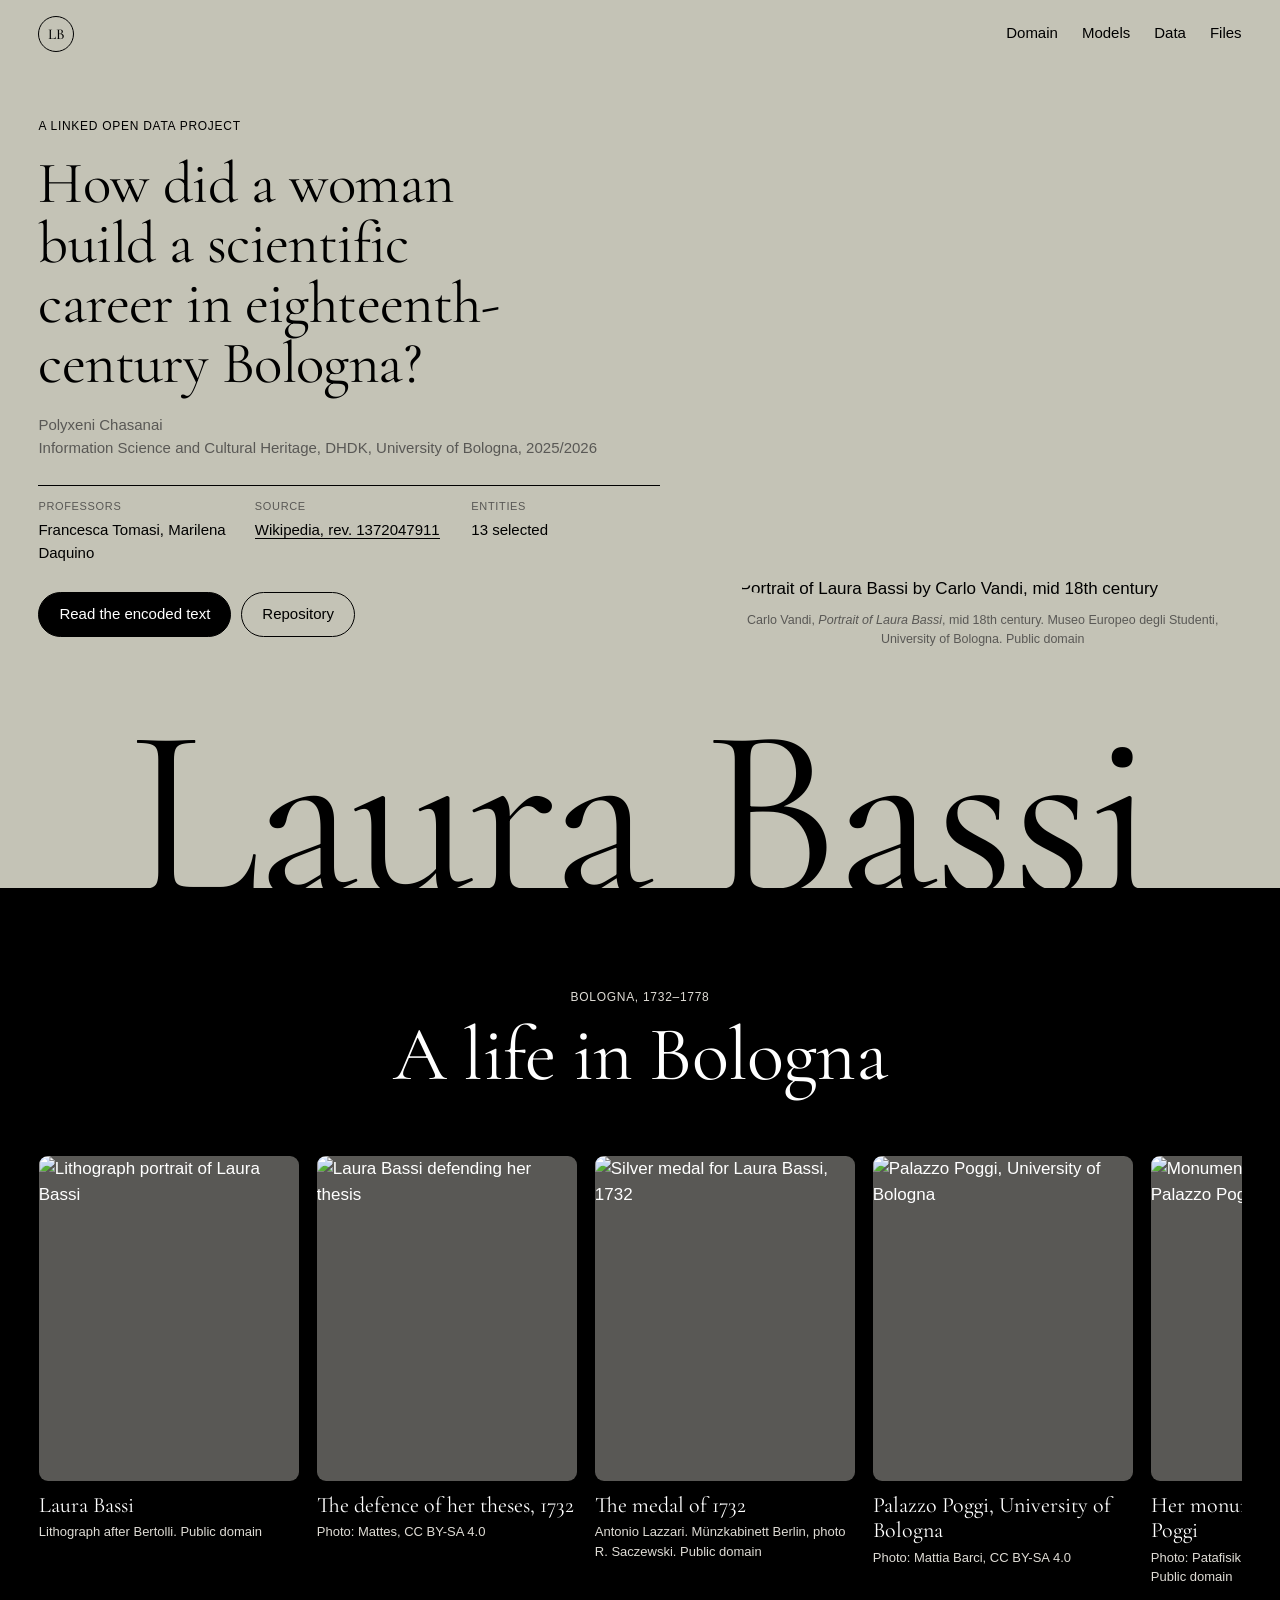
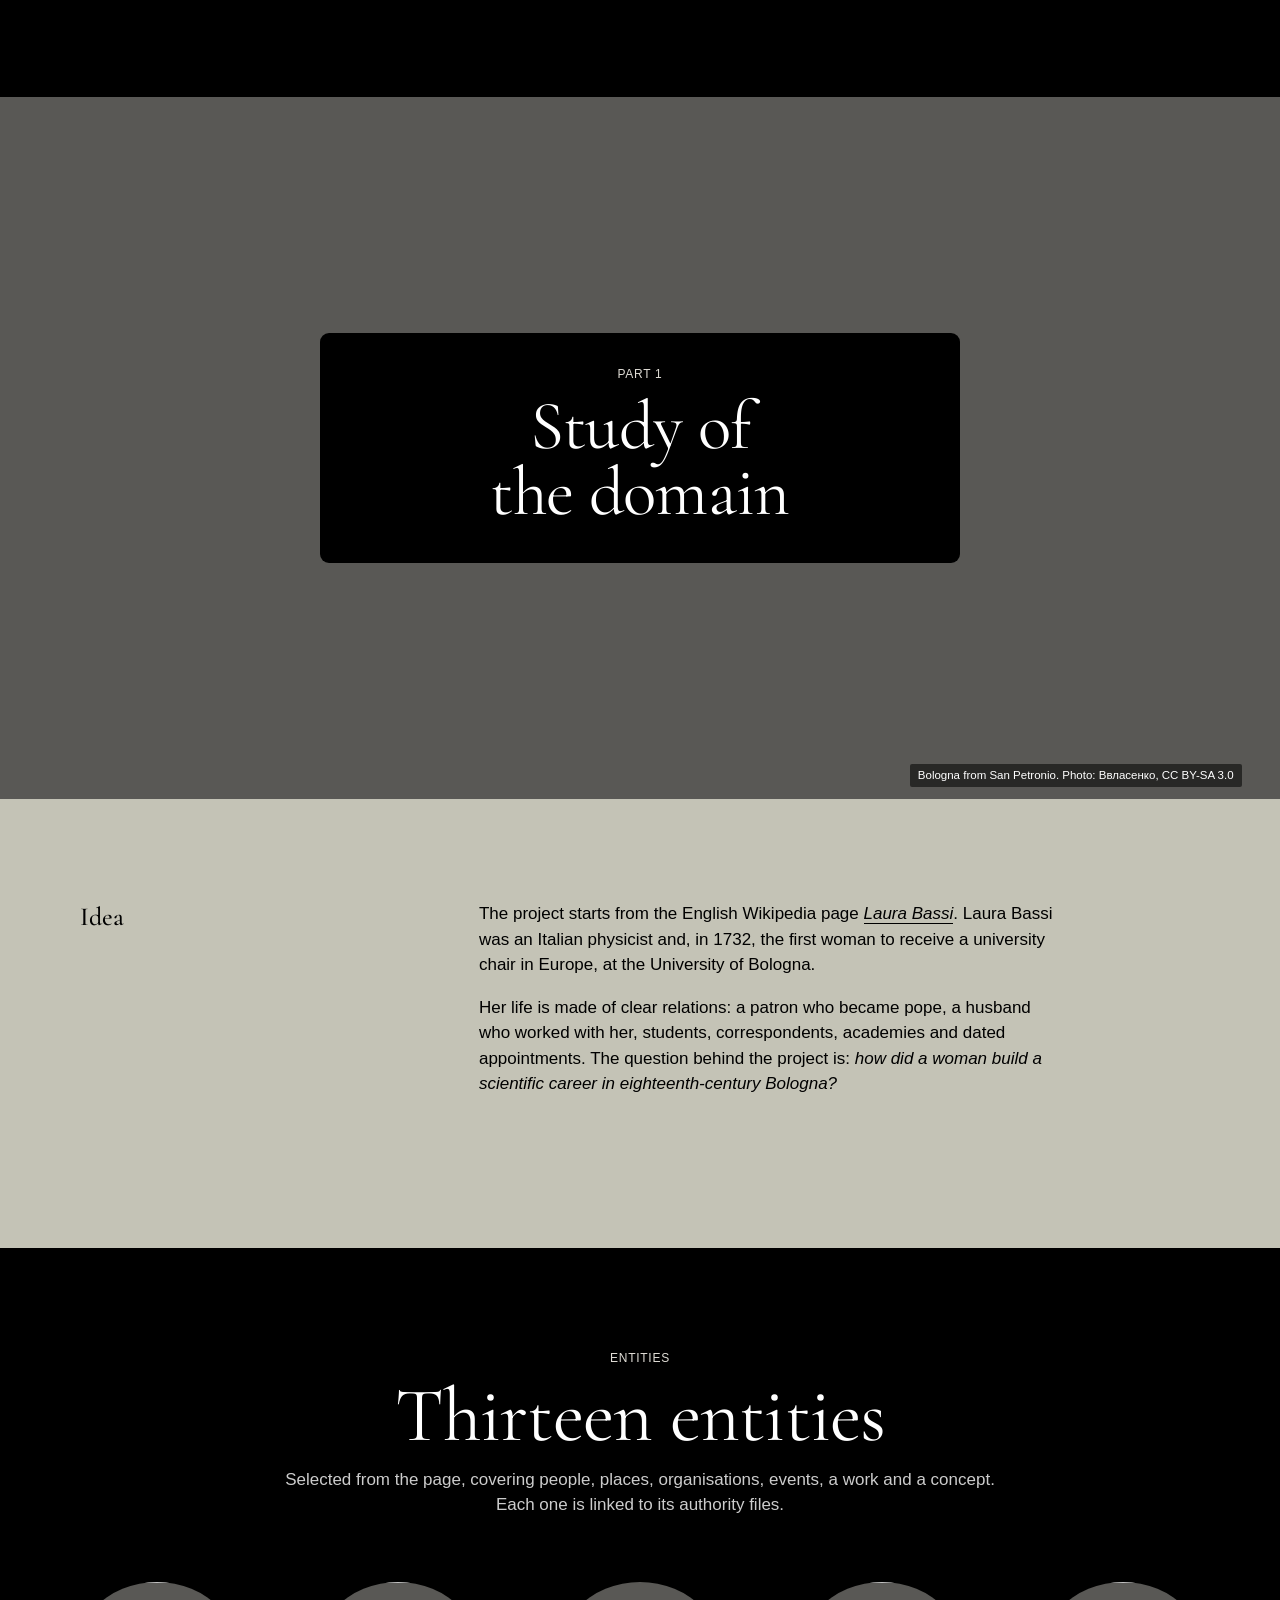
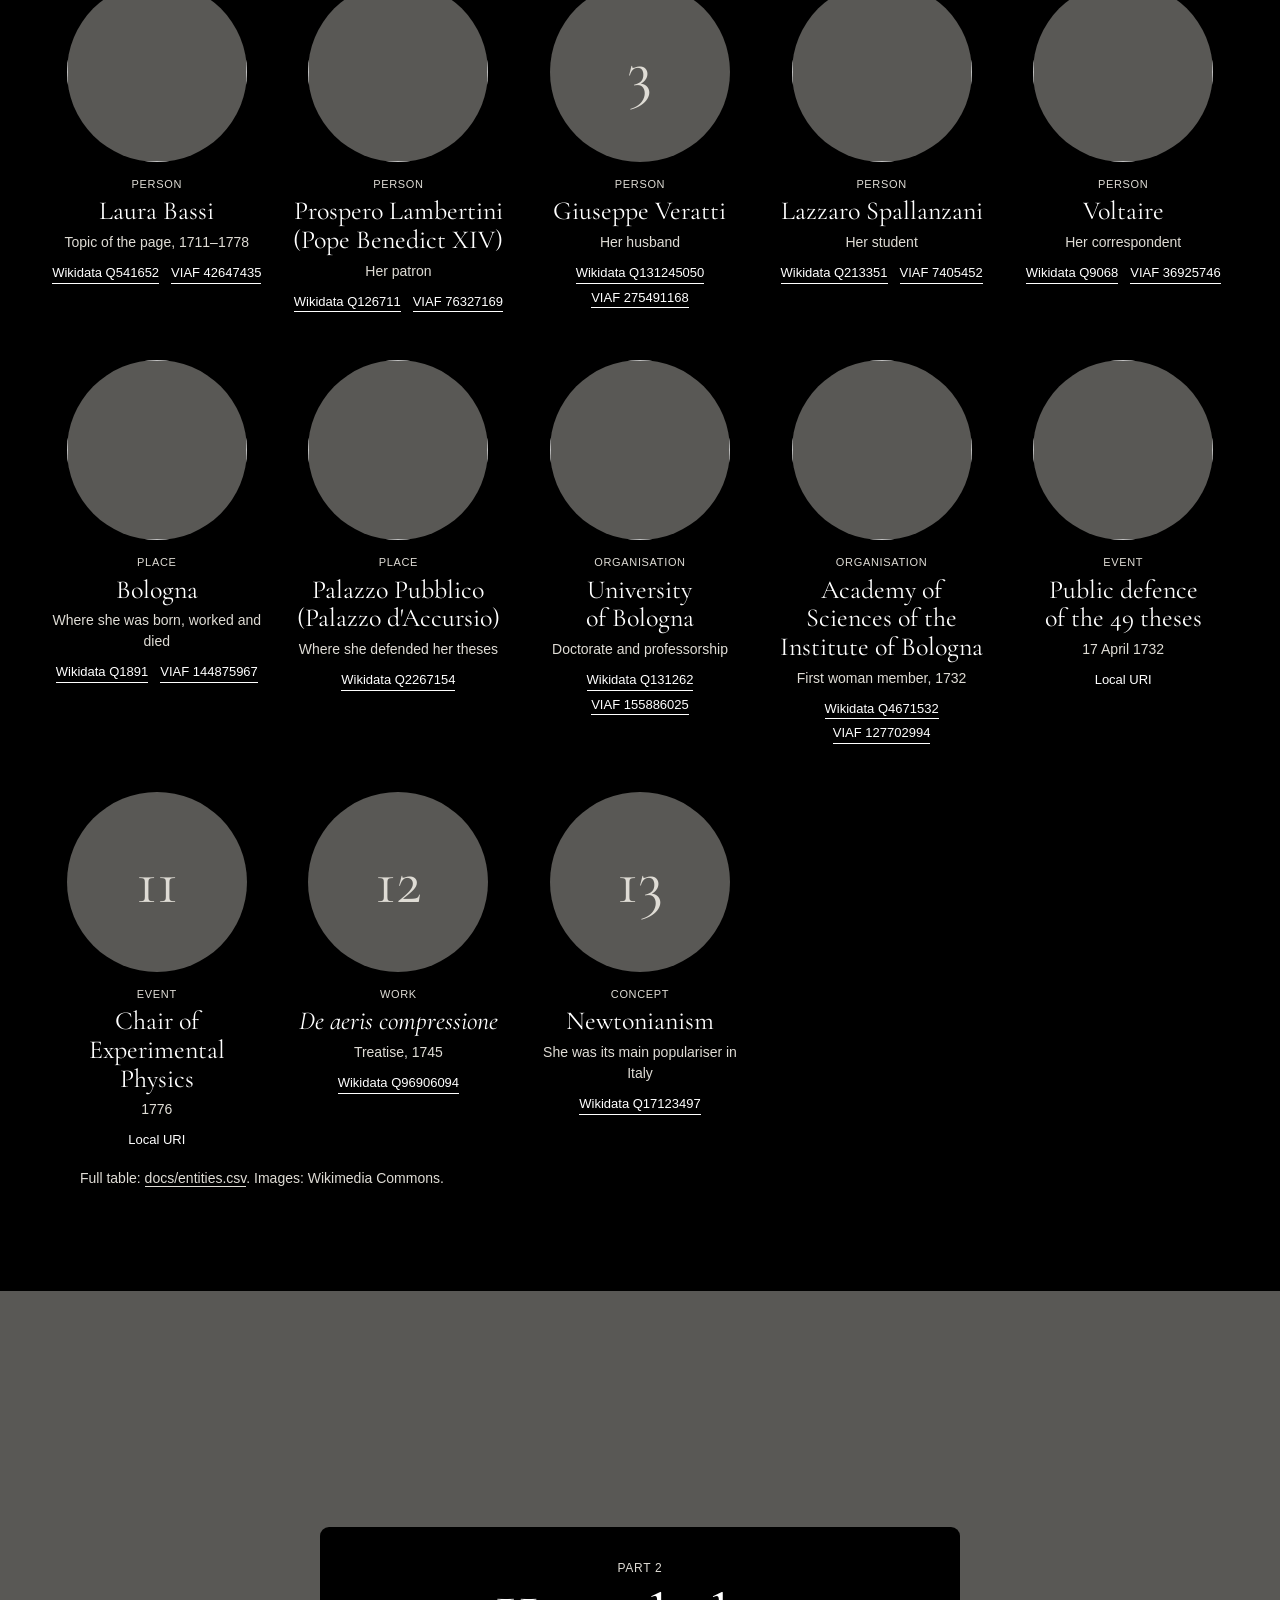
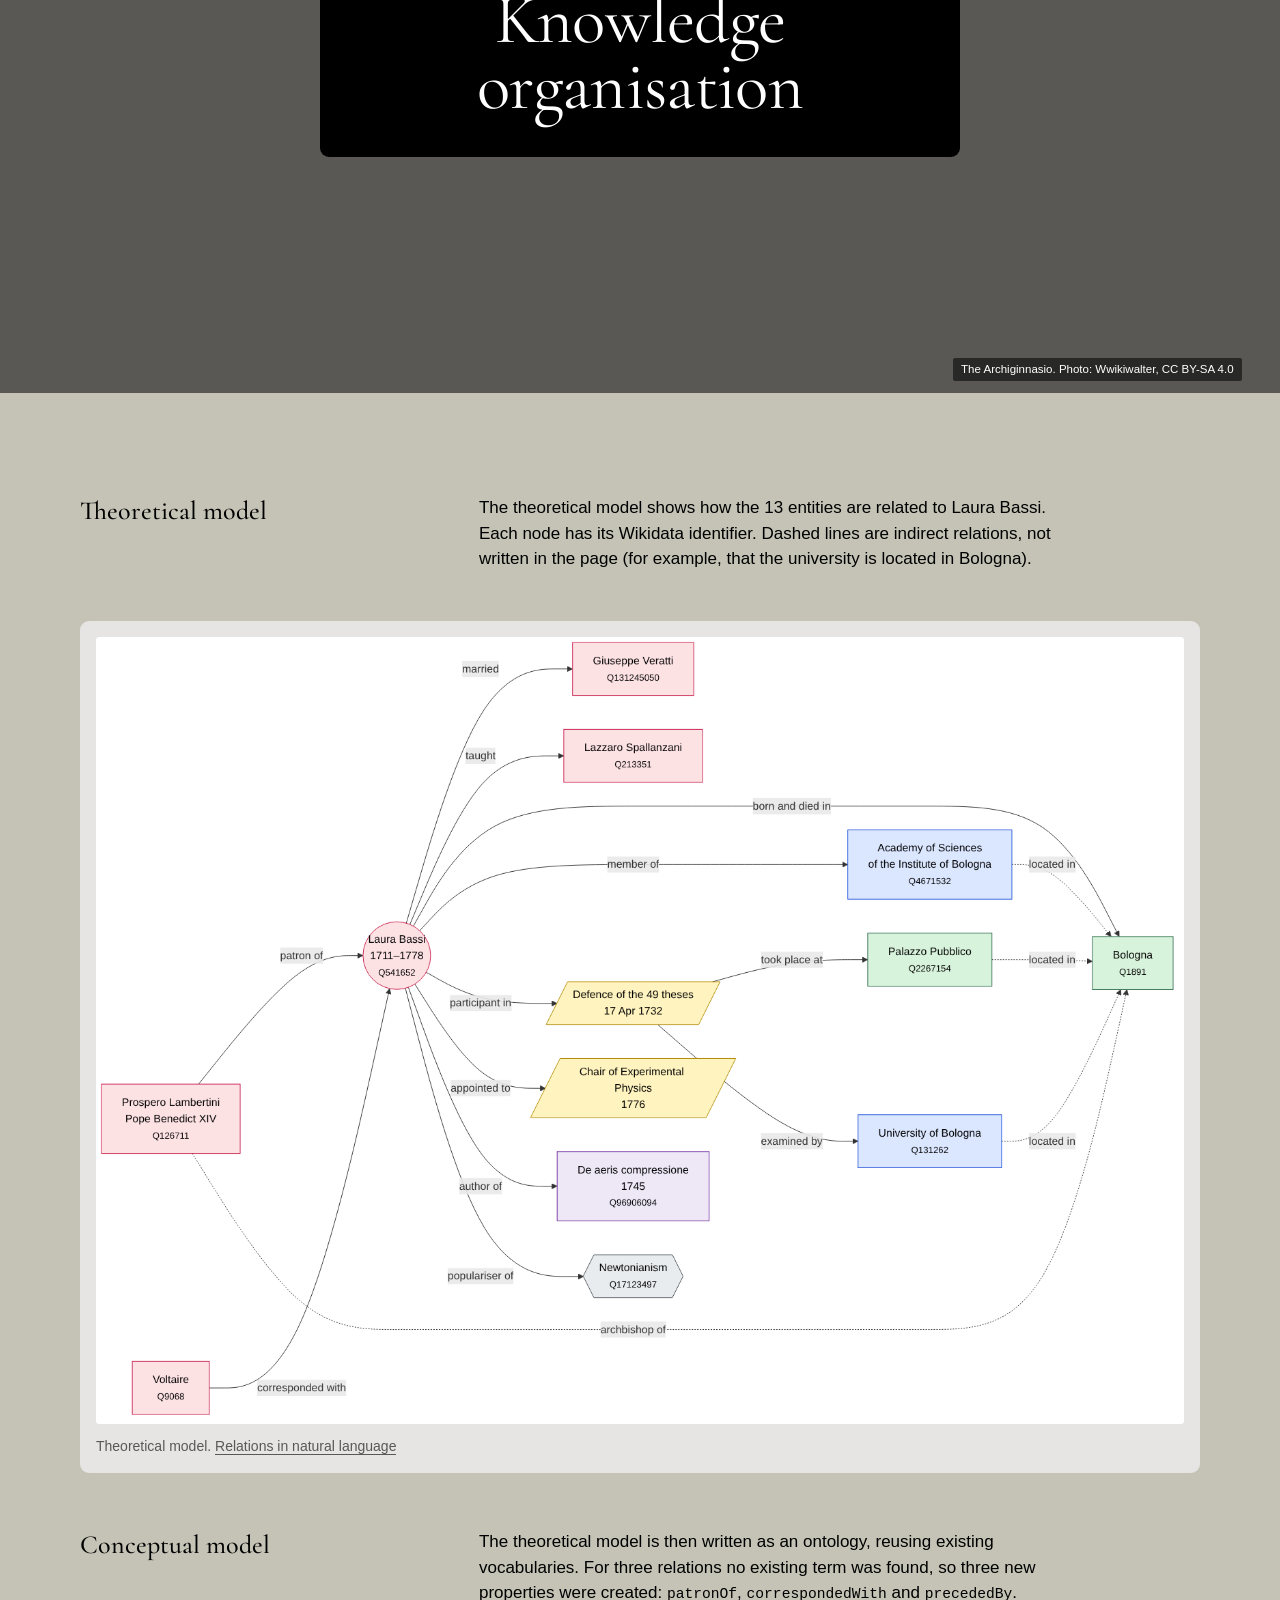
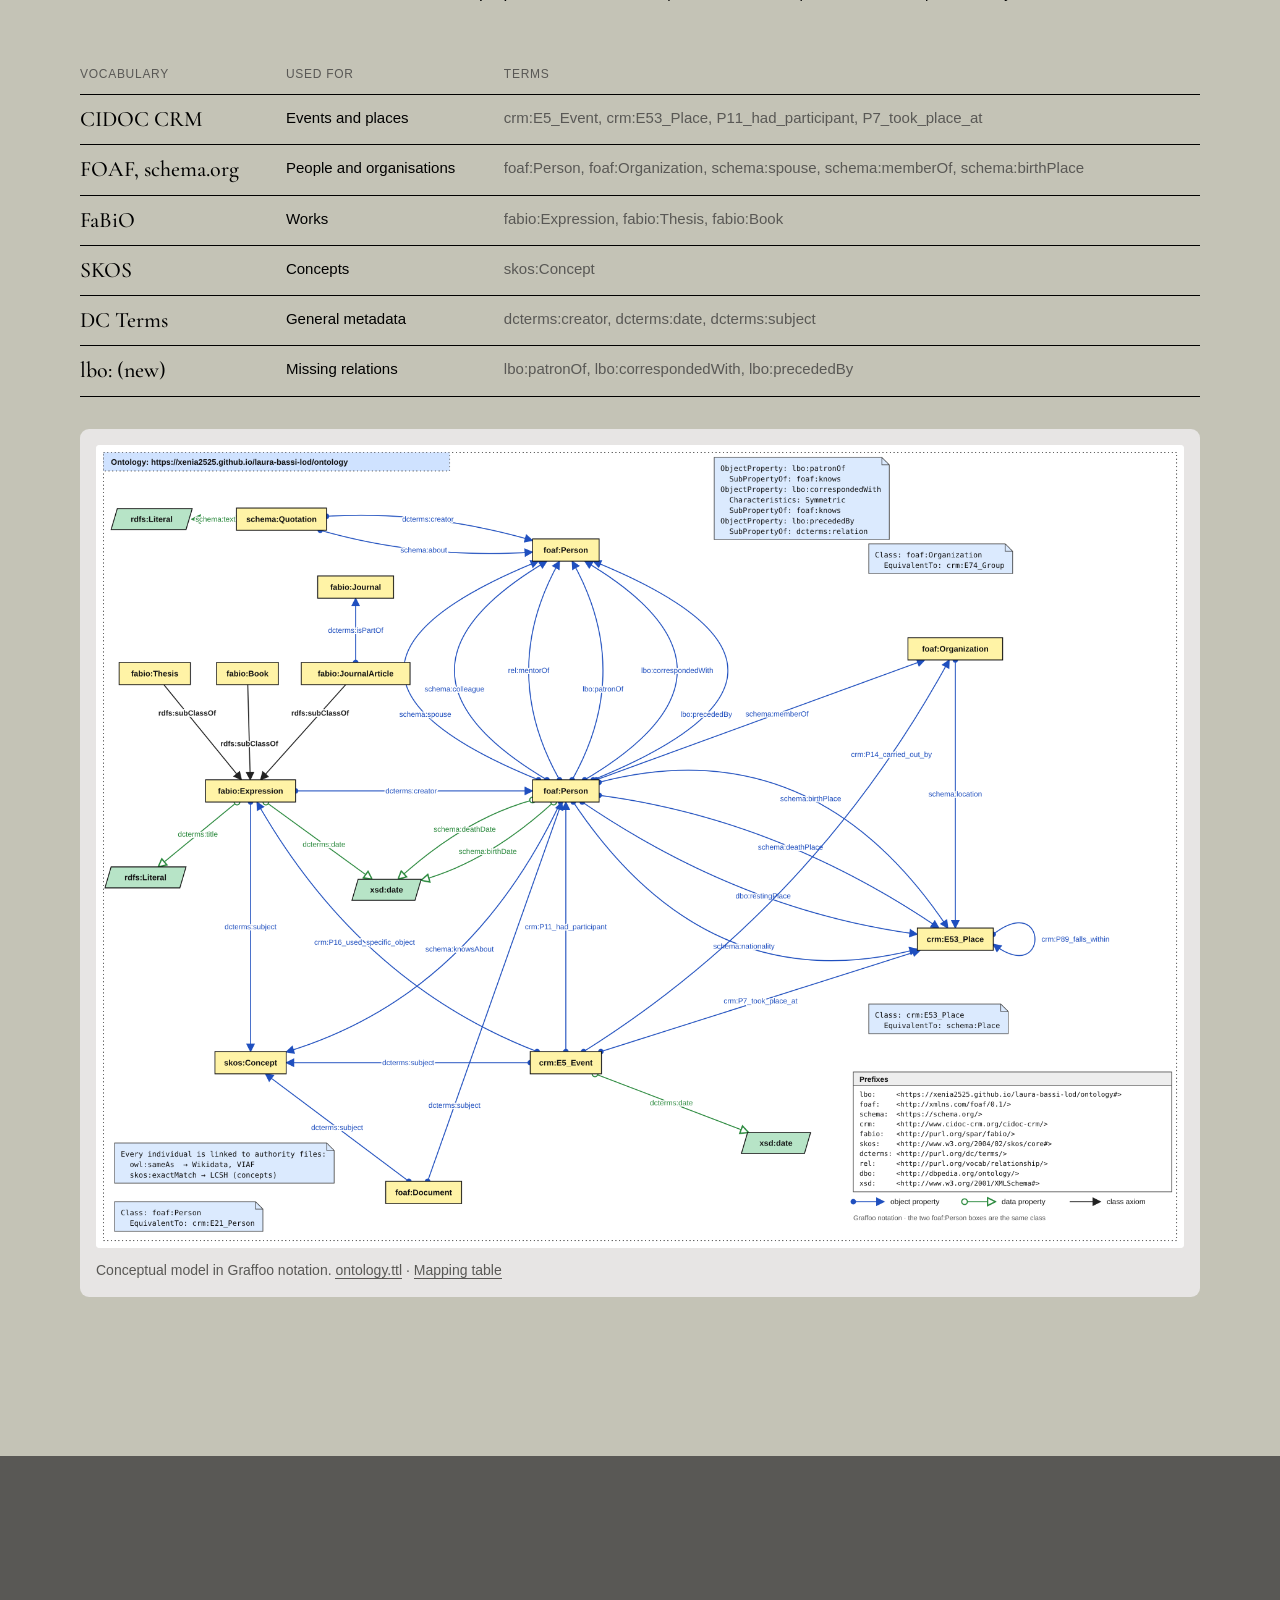
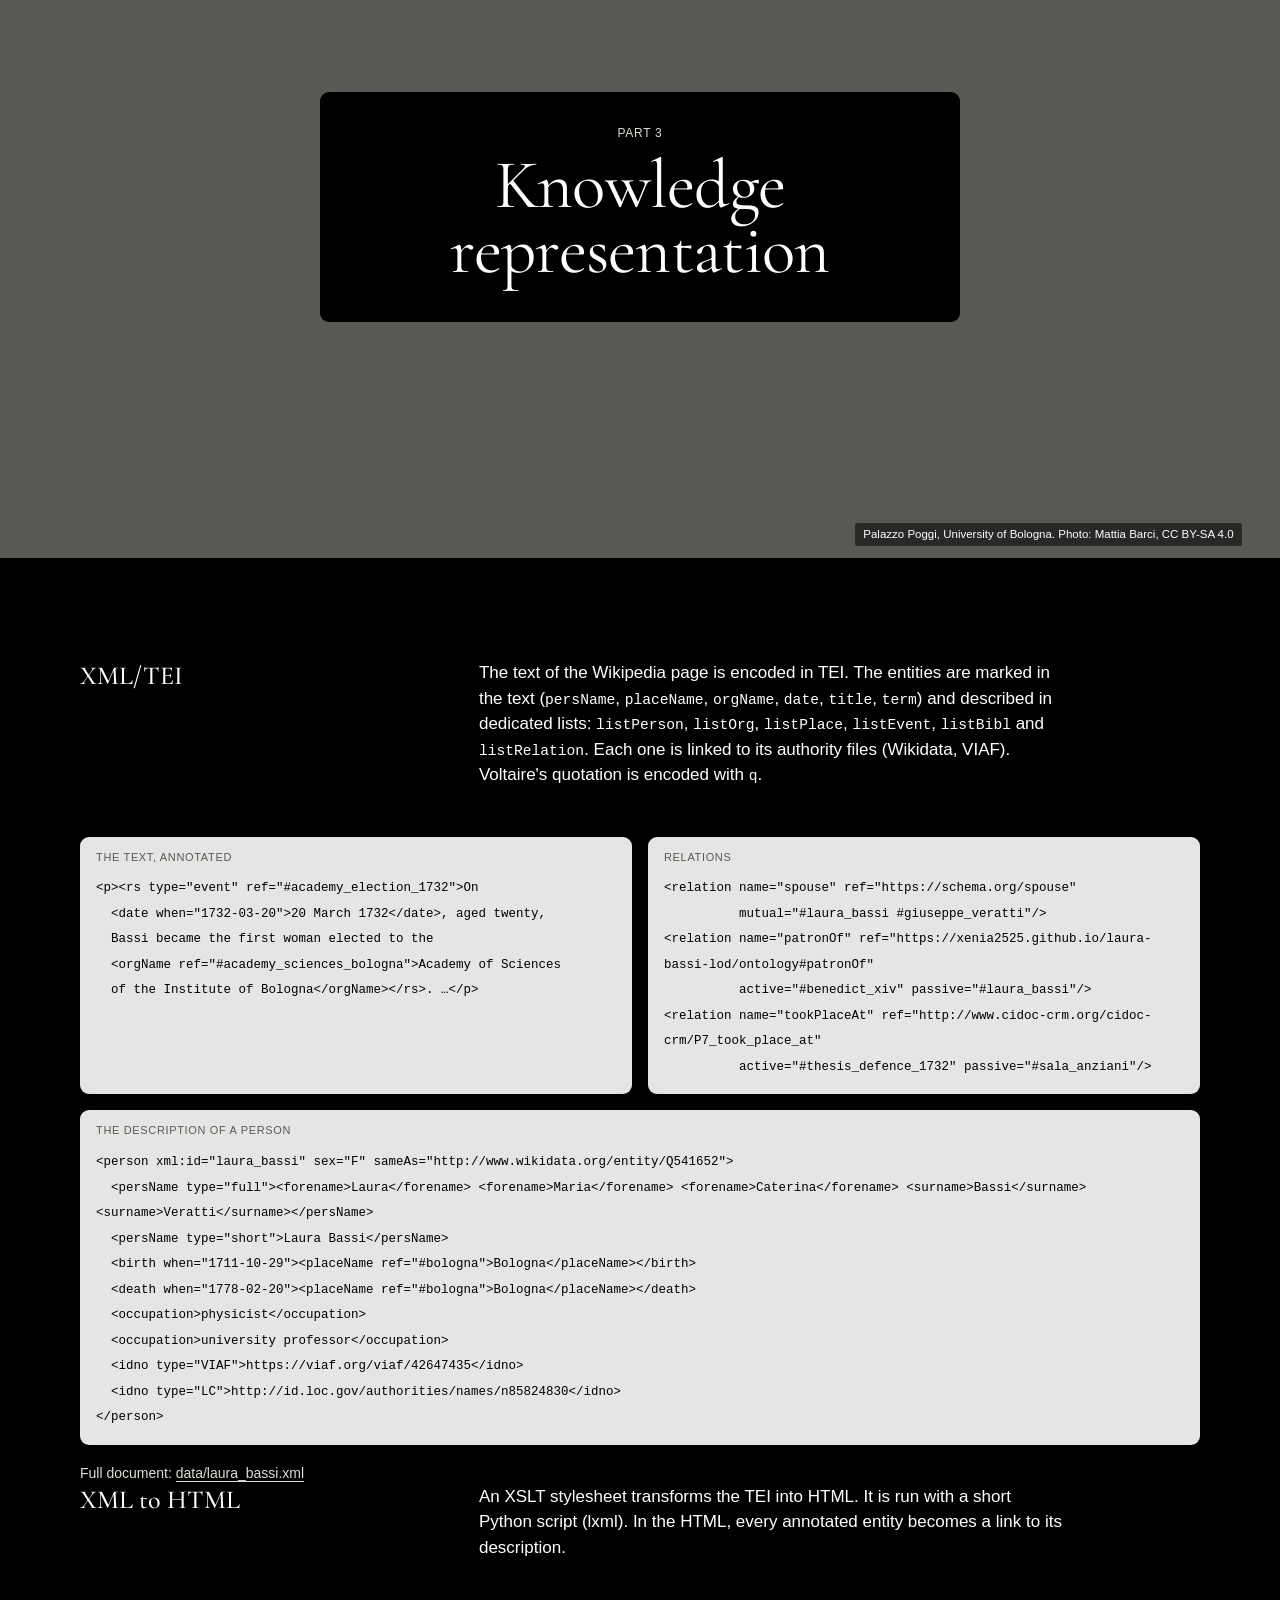
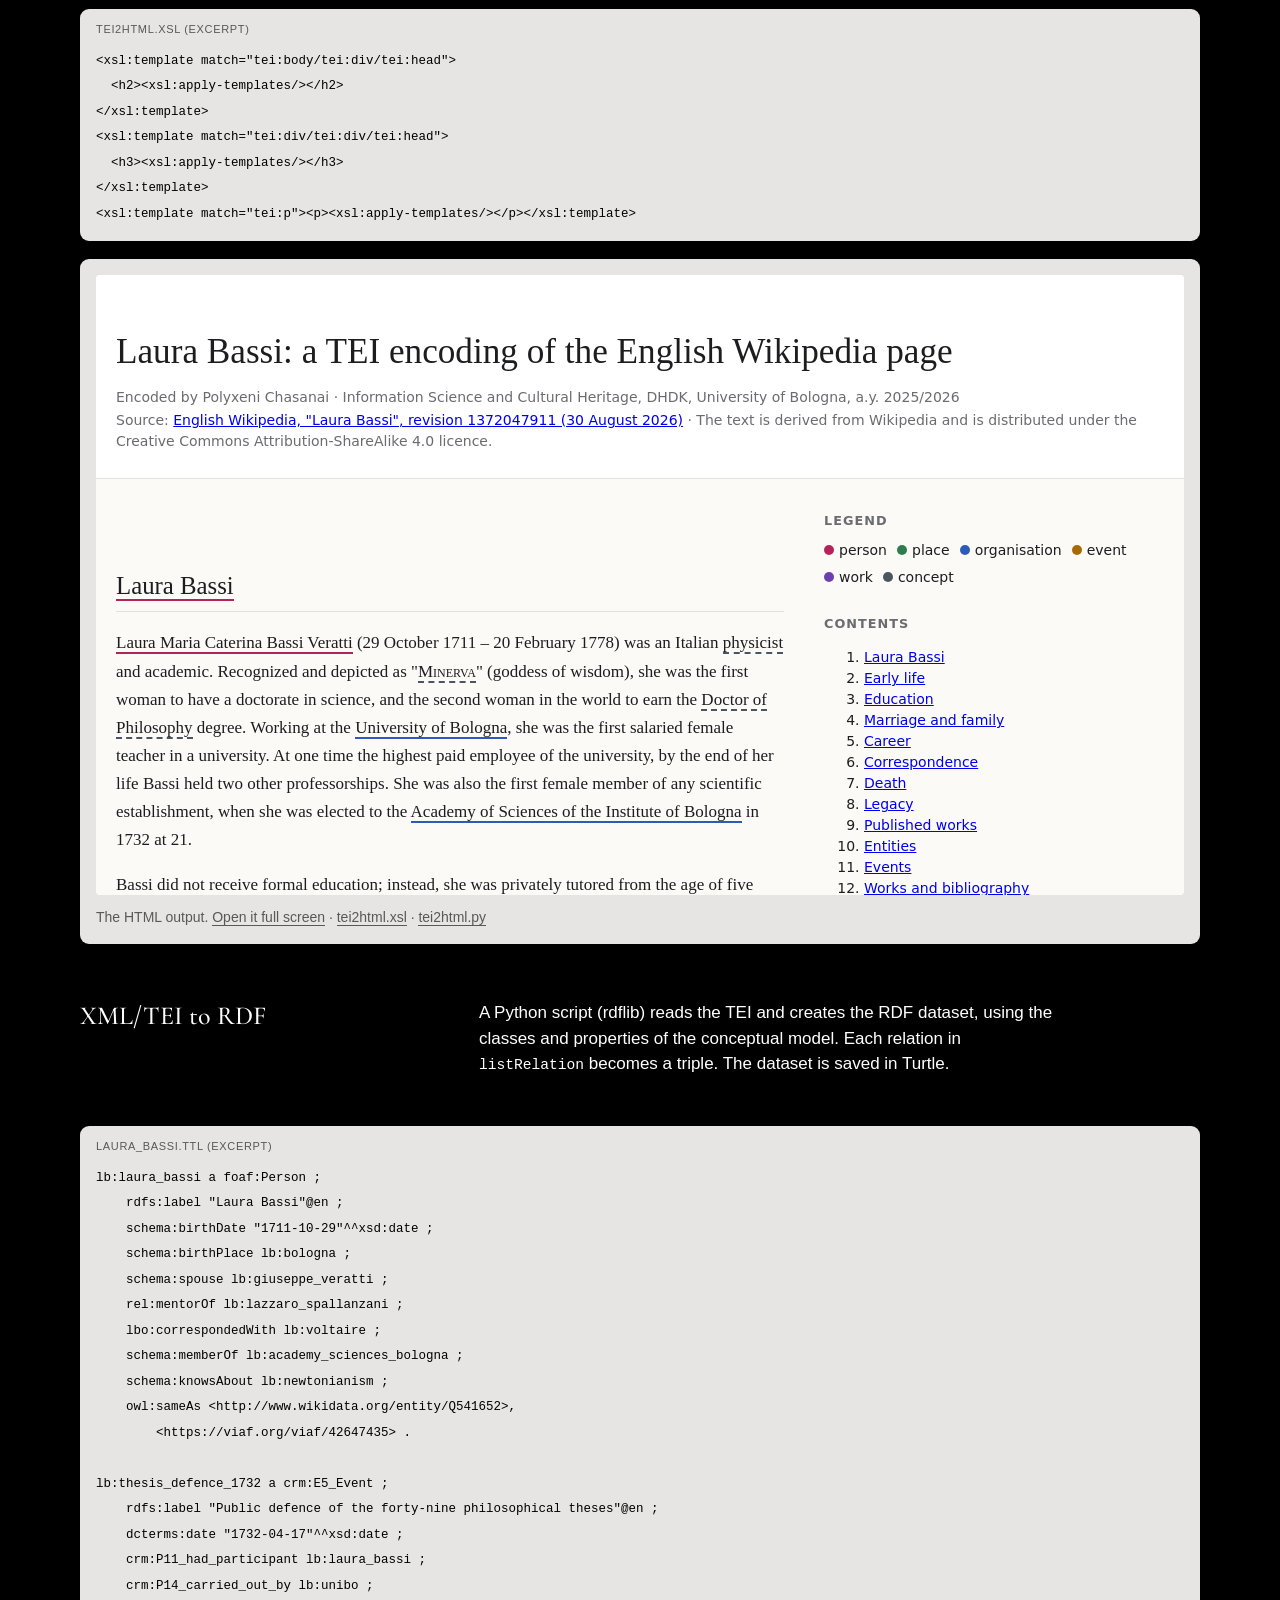
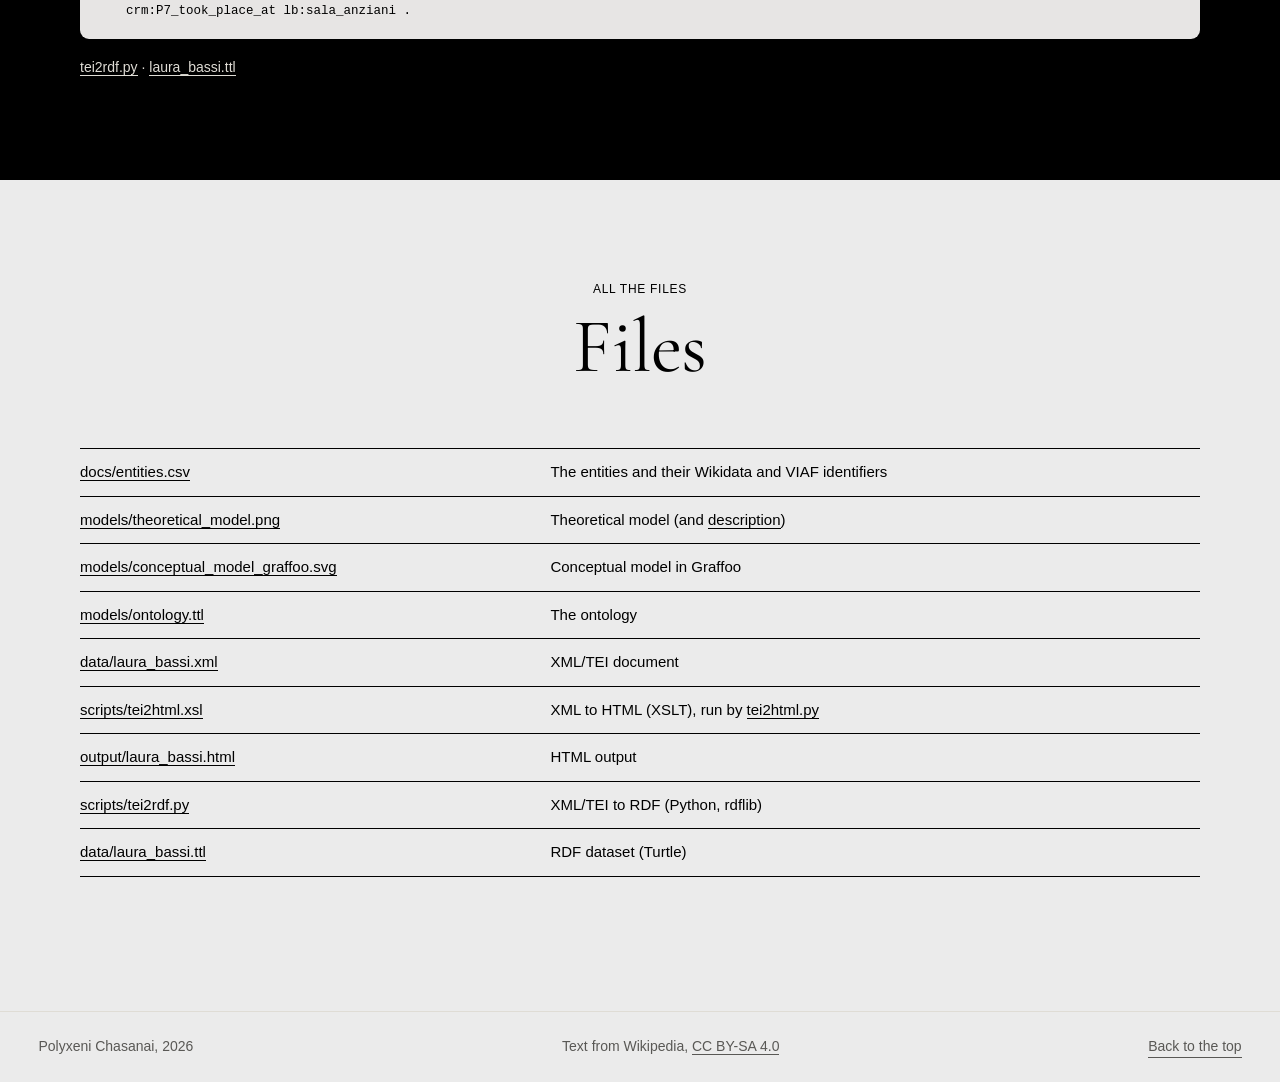
==== commit 394d9449: "New website design" ====
--- a/index.html
+++ b/index.html
@@ -12,163 +12,181 @@
   <meta name="DC.language" content="en">
   <link rel="preconnect" href="https://fonts.googleapis.com">
   <link rel="preconnect" href="https://fonts.gstatic.com" crossorigin>
-  <link href="https://fonts.googleapis.com/css2?family=Newsreader:ital,opsz,wght@0,6..72,300;0,6..72,400;1,6..72,300;1,6..72,400&family=JetBrains+Mono:wght@400&display=swap" rel="stylesheet">
-  <link rel="stylesheet" href="assets/style.css?v=7">
+  <link href="https://fonts.googleapis.com/css2?family=Cormorant+Garamond:ital,wght@0,400;0,500;1,400&display=swap" rel="stylesheet">
+  <link rel="stylesheet" href="assets/style.css?v=9">
 </head>
 <body>
 
 <a class="skip" href="#main">Skip to content</a>
 
-<nav class="top" aria-label="Sections">
-  <a class="top-logo" href="#top">Laura Bassi / LOD</a>
-  <ul>
-    <li><a href="#domain">Domain</a></li>
-    <li><a href="#models">Models</a></li>
-    <li><a href="#data">Data</a></li>
-    <li><a href="#files">Files</a></li>
+<header class="top">
+  <a class="mono-mark" href="#top" aria-label="Back to the top">LB</a>
+  <nav aria-label="Sections">
+    <a href="#domain">Domain</a>
+    <a href="#models">Models</a>
+    <a href="#data">Data</a>
+    <a href="#files">Files</a>
+  </nav>
+</header>
+
+<!-- ======================================================= HERO (putty) -->
+<section class="hero" id="top">
+  <div class="hero-grid">
+    <div class="hero-cluster">
+      <p class="small-label">A linked open data project</p>
+      <p class="hero-question">How did a woman build a scientific career in eighteenth-century Bologna?</p>
+      <p class="hero-by">Polyxeni Chasanai<br>Information Science and Cultural Heritage, DHDK, University of Bologna, 2025/2026</p>
+      <dl class="stats">
+        <div><dt>Professors</dt><dd>Francesca Tomasi, Marilena Daquino</dd></div>
+        <div><dt>Source</dt><dd><a href="https://en.wikipedia.org/w/index.php?title=Laura_Bassi&amp;oldid=1372047911">Wikipedia, rev. 1372047911</a></dd></div>
+        <div><dt>Entities</dt><dd>13 selected</dd></div>
+      </dl>
+      <p class="buttons">
+        <a class="btn" href="output/laura_bassi.html">Read the encoded text</a>
+        <a class="btn btn-ghost" href="https://github.com/xenia2525/laura-bassi-lod">Repository</a>
+      </p>
+    </div>
+    <figure class="hero-portrait">
+      <a href="https://commons.wikimedia.org/wiki/File:Carlo_Vandi_-_Ritratto_di_Laura_Bassi_-_Museo_Europeo_degli_Studenti.png"><img src="https://commons.wikimedia.org/wiki/Special:FilePath/Carlo_Vandi_-_Ritratto_di_Laura_Bassi_-_Museo_Europeo_degli_Studenti.png?width=900" alt="Portrait of Laura Bassi by Carlo Vandi, mid 18th century"></a>
+      <figcaption>Carlo Vandi, <cite>Portrait of Laura Bassi</cite>, mid 18th century. Museo Europeo degli Studenti, University of Bologna. Public domain</figcaption>
+    </figure>
+  </div>
+  <h1 class="wordmark">Laura Bassi</h1>
+</section>
+
+<!-- ======================================================= GALLERY (ink) -->
+<section class="dark gallery-sec" aria-labelledby="gal-title">
+  <header class="sec-head">
+    <p class="small-label">Bologna, 1732–1778</p>
+    <h2 id="gal-title">A life in Bologna</h2>
+  </header>
+  <ul class="gallery">
+    <li><figure><a href="https://commons.wikimedia.org/wiki/File:Laura_Bassi_(Bertolli).jpg"><img src="https://commons.wikimedia.org/wiki/Special:FilePath/Laura_Bassi_%28Bertolli%29.jpg?width=800" alt="Lithograph portrait of Laura Bassi" loading="lazy"></a><figcaption><b>Laura Bassi</b>Lithograph after Bertolli. Public domain</figcaption></figure></li>
+    <li><figure><a href="https://commons.wikimedia.org/wiki/File:2017-03_Bologna_Mattes_Pana_(109).JPG"><img src="https://commons.wikimedia.org/wiki/Special:FilePath/2017-03_Bologna_Mattes_Pana_%28109%29.JPG?width=1000" alt="Laura Bassi defending her thesis" loading="lazy"></a><figcaption><b>The defence of her theses, 1732</b>Photo: Mattes, CC BY-SA 4.0</figcaption></figure></li>
+    <li><figure><a href="https://commons.wikimedia.org/wiki/File:Lazari,_Antonio-_Laura_Bassi_-_M%C3%BCnzkabinett,_Berlin_-_5527614.jpg"><img src="https://commons.wikimedia.org/wiki/Special:FilePath/Lazari%2C_Antonio-_Laura_Bassi_-_M%C3%BCnzkabinett%2C_Berlin_-_5527614.jpg?width=1000" alt="Silver medal for Laura Bassi, 1732" loading="lazy"></a><figcaption><b>The medal of 1732</b>Antonio Lazzari. Münzkabinett Berlin, photo R. Saczewski. Public domain</figcaption></figure></li>
+    <li><figure><a href="https://commons.wikimedia.org/wiki/File:Palazzo_Poggi_UniBo.jpg"><img src="https://commons.wikimedia.org/wiki/Special:FilePath/Palazzo_Poggi_UniBo.jpg?width=800" alt="Palazzo Poggi, University of Bologna" loading="lazy"></a><figcaption><b>Palazzo Poggi, University of Bologna</b>Photo: Mattia Barci, CC BY-SA 4.0</figcaption></figure></li>
+    <li><figure><a href="https://commons.wikimedia.org/wiki/File:Monumento_a_Laura_Bassi_-_Palazzo_Poggi_(Bologna).jpeg"><img src="https://commons.wikimedia.org/wiki/Special:FilePath/Monumento_a_Laura_Bassi_-_Palazzo_Poggi_%28Bologna%29.jpeg?width=1000" alt="Monument to Laura Bassi in Palazzo Poggi" loading="lazy"></a><figcaption><b>Her monument in Palazzo Poggi</b>Photo: Patafisik and Elena Tartaglione. Public domain</figcaption></figure></li>
+    <li><figure><a href="https://commons.wikimedia.org/wiki/File:Archiginnasio_ora_blu_Bologna.jpg"><img src="https://commons.wikimedia.org/wiki/Special:FilePath/Archiginnasio_ora_blu_Bologna.jpg?width=1000" alt="The Archiginnasio of Bologna at dusk" loading="lazy"></a><figcaption><b>The Archiginnasio</b>Photo: Wwikiwalter, CC BY-SA 4.0</figcaption></figure></li>
   </ul>
-  <span class="top-count">DHDK 2025/26</span>
-</nav>
-
-<header class="hero" id="top">
-  <svg class="arc" viewBox="0 0 1000 1000" aria-hidden="true"><circle cx="500" cy="500" r="499"/></svg>
-  <h1 class="display">Laura Bassi,<br>in linked<br>open data</h1>
-  <figure class="hero-portrait">
-    <a href="https://commons.wikimedia.org/wiki/File:Laura_Bassi_-_Carlo_Vandi.jpg"><img src="https://commons.wikimedia.org/wiki/Special:FilePath/Laura_Bassi_-_Carlo_Vandi.jpg?width=600" alt="Portrait of Laura Bassi by Carlo Vandi, about 1750"></a>
-    <figcaption class="mono">Carlo Vandi, Laura Bassi, c. 1750. Public domain</figcaption>
+</section>
+
+<main id="main">
+
+<!-- ======================================================= 1 STUDY OF THE DOMAIN -->
+<section class="band" id="domain" style="--img: url('https://commons.wikimedia.org/wiki/Special:FilePath/Bologna_Panorama.jpg?width=2000')">
+  <div class="band-card">
+    <p class="small-label">Part 1</p>
+    <h2>Study of the domain</h2>
+  </div>
+  <p class="band-credit">Bologna from San Petronio. Photo: Ввласенко, CC BY-SA 3.0</p>
+</section>
+<section class="light">
+  <div class="cols">
+    <h3 class="col-label">Idea</h3>
+    <div class="prose">
+      <p>The project starts from the English Wikipedia page <a href="https://en.wikipedia.org/w/index.php?title=Laura_Bassi&amp;oldid=1372047911"><cite>Laura Bassi</cite></a>. Laura Bassi was an Italian physicist and, in 1732, the first woman to receive a university chair in Europe, at the University of Bologna.</p>
+      <p>Her life is made of clear relations: a patron who became pope, a husband who worked with her, students, correspondents, academies and dated appointments. The question behind the project is: <em>how did a woman build a scientific career in eighteenth-century Bologna?</em></p>
+    </div>
+  </div>
+</section>
+
+<section class="dark" aria-labelledby="ent-title">
+  <header class="sec-head">
+    <p class="small-label">Entities</p>
+    <h2 id="ent-title">Thirteen entities</h2>
+    <p class="sec-intro">Selected from the page, covering people, places, organisations, events, a work and a concept. Each one is linked to its authority files.</p>
+  </header>
+  <ol class="vignettes">
+      <li class="vig"><div class="vig-pic"><img src="https://commons.wikimedia.org/wiki/Special:FilePath/Carlo_Vandi_-_Ritratto_di_Laura_Bassi_-_Museo_Europeo_degli_Studenti.png?width=360" alt="" loading="lazy" width="180" height="180"></div><p class="vig-type">Person</p><h3 class="vig-name">Laura Bassi</h3><p class="vig-note">Topic of the page, 1711–1778</p><p class="vig-links"><a href="http://www.wikidata.org/entity/Q541652">Wikidata Q541652</a> <a href="https://viaf.org/viaf/42647435">VIAF 42647435</a></p></li>
+      <li class="vig"><div class="vig-pic"><img src="https://commons.wikimedia.org/wiki/Special:FilePath/Pierre_Subleyras_Portrait_of_Benedict_XIV_1746._Metropolitan_Museum_of_Art.jpg?width=360" alt="" loading="lazy" width="180" height="180"></div><p class="vig-type">Person</p><h3 class="vig-name">Prospero Lambertini (Pope Benedict XIV)</h3><p class="vig-note">Her patron</p><p class="vig-links"><a href="http://www.wikidata.org/entity/Q126711">Wikidata Q126711</a> <a href="https://viaf.org/viaf/76327169">VIAF 76327169</a></p></li>
+      <li class="vig"><div class="vig-pic"><span class="vig-num" aria-hidden="true">3</span></div><p class="vig-type">Person</p><h3 class="vig-name">Giuseppe Veratti</h3><p class="vig-note">Her husband</p><p class="vig-links"><a href="http://www.wikidata.org/entity/Q131245050">Wikidata Q131245050</a> <a href="https://viaf.org/viaf/275491168">VIAF 275491168</a></p></li>
+      <li class="vig"><div class="vig-pic"><img src="https://commons.wikimedia.org/wiki/Special:FilePath/Portret_van_bioloog_Lazzaro_Spallanzani%2C_RP-P-1909-5206_%28cropped%29_%28cropped%29.jpg?width=360" alt="" loading="lazy" width="180" height="180"></div><p class="vig-type">Person</p><h3 class="vig-name">Lazzaro Spallanzani</h3><p class="vig-note">Her student</p><p class="vig-links"><a href="http://www.wikidata.org/entity/Q213351">Wikidata Q213351</a> <a href="https://viaf.org/viaf/7405452">VIAF 7405452</a></p></li>
+      <li class="vig"><div class="vig-pic"><img src="https://commons.wikimedia.org/wiki/Special:FilePath/Nicolas_de_Largilli%C3%A8re_-_Portrait_de_Voltaire_%281694-1778%29_en_1718_-_P208_-_mus%C3%A9e_Carnavalet_-_5_%28cropped%29.jpg?width=360" alt="" loading="lazy" width="180" height="180"></div><p class="vig-type">Person</p><h3 class="vig-name">Voltaire</h3><p class="vig-note">Her correspondent</p><p class="vig-links"><a href="http://www.wikidata.org/entity/Q9068">Wikidata Q9068</a> <a href="https://viaf.org/viaf/36925746">VIAF 36925746</a></p></li>
+      <li class="vig"><div class="vig-pic"><img src="https://commons.wikimedia.org/wiki/Special:FilePath/Bologna_Panorama.jpg?width=360" alt="" loading="lazy" width="180" height="180"></div><p class="vig-type">Place</p><h3 class="vig-name">Bologna</h3><p class="vig-note">Where she was born, worked and died</p><p class="vig-links"><a href="http://www.wikidata.org/entity/Q1891">Wikidata Q1891</a> <a href="https://viaf.org/viaf/144875967">VIAF 144875967</a></p></li>
+      <li class="vig"><div class="vig-pic"><img src="https://commons.wikimedia.org/wiki/Special:FilePath/Bologna_-_Palazzo_d%27Accursio_-_Foto_Giovanni_Dall%27Orto_5-3-2005_2.jpg?width=360" alt="" loading="lazy" width="180" height="180"></div><p class="vig-type">Place</p><h3 class="vig-name">Palazzo Pubblico (Palazzo d&#x27;Accursio)</h3><p class="vig-note">Where she defended her theses</p><p class="vig-links"><a href="http://www.wikidata.org/entity/Q2267154">Wikidata Q2267154</a></p></li>
+      <li class="vig"><div class="vig-pic"><img src="https://commons.wikimedia.org/wiki/Special:FilePath/Palazzo_Poggi_UniBo.jpg?width=360" alt="" loading="lazy" width="180" height="180"></div><p class="vig-type">Organisation</p><h3 class="vig-name">University of Bologna</h3><p class="vig-note">Doctorate and professorship</p><p class="vig-links"><a href="http://www.wikidata.org/entity/Q131262">Wikidata Q131262</a> <a href="https://viaf.org/viaf/155886025">VIAF 155886025</a></p></li>
+      <li class="vig"><div class="vig-pic"><img src="https://commons.wikimedia.org/wiki/Special:FilePath/Institute_of_Science_Bologna.png?width=360" alt="" loading="lazy" width="180" height="180"></div><p class="vig-type">Organisation</p><h3 class="vig-name">Academy of Sciences of the Institute of Bologna</h3><p class="vig-note">First woman member, 1732</p><p class="vig-links"><a href="http://www.wikidata.org/entity/Q4671532">Wikidata Q4671532</a> <a href="https://viaf.org/viaf/127702994">VIAF 127702994</a></p></li>
+      <li class="vig"><div class="vig-pic"><img src="https://commons.wikimedia.org/wiki/Special:FilePath/2017-03_Bologna_Mattes_Pana_%28109%29.JPG?width=360" alt="" loading="lazy" width="180" height="180"></div><p class="vig-type">Event</p><h3 class="vig-name">Public defence of the 49 theses</h3><p class="vig-note">17 April 1732</p><p class="vig-links"><span>Local URI</span></p></li>
+      <li class="vig"><div class="vig-pic"><span class="vig-num" aria-hidden="true">11</span></div><p class="vig-type">Event</p><h3 class="vig-name">Chair of Experimental Physics</h3><p class="vig-note">1776</p><p class="vig-links"><span>Local URI</span></p></li>
+      <li class="vig"><div class="vig-pic"><span class="vig-num" aria-hidden="true">12</span></div><p class="vig-type">Work</p><h3 class="vig-name"><cite>De aeris compressione</cite></h3><p class="vig-note">Treatise, 1745</p><p class="vig-links"><a href="http://www.wikidata.org/entity/Q96906094">Wikidata Q96906094</a></p></li>
+      <li class="vig"><div class="vig-pic"><span class="vig-num" aria-hidden="true">13</span></div><p class="vig-type">Concept</p><h3 class="vig-name">Newtonianism</h3><p class="vig-note">She was its main populariser in Italy</p><p class="vig-links"><a href="http://www.wikidata.org/entity/Q17123497">Wikidata Q17123497</a></p></li>
+  </ol>
+  <p class="note">Full table: <a href="docs/entities.csv">docs/entities.csv</a>. Images: Wikimedia Commons.</p>
+</section>
+
+<!-- ======================================================= 2 KNOWLEDGE ORGANISATION -->
+<section class="band" id="models" style="--img: url('https://commons.wikimedia.org/wiki/Special:FilePath/Archiginnasio_ora_blu_Bologna.jpg?width=2000')">
+  <div class="band-card">
+    <p class="small-label">Part 2</p>
+    <h2>Knowledge organisation</h2>
+  </div>
+  <p class="band-credit">The Archiginnasio. Photo: Wwikiwalter, CC BY-SA 4.0</p>
+</section>
+<section class="light">
+
+  <div class="cols">
+    <h3 class="col-label">Theoretical model</h3>
+    <div class="prose">
+      <p>The theoretical model shows how the 13 entities are related to Laura Bassi. Each node has its Wikidata identifier. Dashed lines are indirect relations, not written in the page (for example, that the university is located in Bologna).</p>
+    </div>
+  </div>
+  <figure class="card plate">
+    <a href="models/theoretical_model.png"><img src="models/theoretical_model.png" alt="Theoretical model: Laura Bassi and the 13 selected entities"></a>
+    <figcaption>Theoretical model. <a href="models/theoretical_model.md">Relations in natural language</a></figcaption>
   </figure>
-  <p class="hero-question">How did a woman build a scientific career in eighteenth-century Bologna?</p>
-  <dl class="meta">
-    <div><dt>Author</dt><dd>Polyxeni Chasanai</dd></div>
-    <div><dt>Course</dt><dd>Information Science and Cultural Heritage, DHDK, University of Bologna, 2025/2026</dd></div>
-    <div><dt>Professors</dt><dd>Francesca Tomasi, Marilena Daquino</dd></div>
-    <div><dt>Source</dt><dd><a href="https://en.wikipedia.org/w/index.php?title=Laura_Bassi&amp;oldid=1372047911">English Wikipedia, revision 1372047911</a></dd></div>
-  </dl>
-  <p class="hero-links mono">
-    <a href="output/laura_bassi.html">Read the encoded text</a>
-    <a href="data/laura_bassi.ttl">RDF dataset</a>
-    <a href="https://github.com/xenia2525/laura-bassi-lod">Repository</a>
-  </p>
-</header>
-
-<main id="main">
-
-<!-- ======================================================= STUDY OF THE DOMAIN -->
-<section class="chapter g-maroon" id="domain">
-  <p class="label mono">Part 1</p>
-  <h2 class="display">Study of<br>the domain</h2>
-  <dl class="meta">
-    <div><dt>Idea</dt><dd>Laura Bassi (1711–1778)</dd></div>
-    <div><dt>Source</dt><dd>Wikipedia page</dd></div>
-    <div><dt>Entities</dt><dd>13 selected</dd></div>
-    <div><dt>Authorities</dt><dd>Wikidata, VIAF</dd></div>
-  </dl>
-</section>
-
-<section class="block">
-  <p class="label mono">01 Idea</p>
-  <div class="prose">
-    <p>The project starts from the English Wikipedia page <a href="https://en.wikipedia.org/w/index.php?title=Laura_Bassi&amp;oldid=1372047911"><cite>Laura Bassi</cite></a>. Laura Bassi was an Italian physicist and, in 1732, the first woman to receive a university chair in Europe, at the University of Bologna.</p>
-    <p>Her life is made of clear relations: a patron who became pope, a husband who worked with her, students, correspondents, academies and dated appointments. The question behind the project is: <em>how did a woman build a scientific career in eighteenth-century Bologna?</em></p>
-  </div>
-</section>
-
-<section class="block">
-  <p class="label mono">02 Entities</p>
-  <div class="prose">
-    <p>Thirteen entities mentioned in the page were selected, covering people, places, organisations, events, a work and a concept. Each one is linked to an authority file (Wikidata and VIAF).</p>
-  </div>
-</section>
-<section class="index-wrap">
-  <ol class="index ent">
-      <li><img class="thumb" src="https://commons.wikimedia.org/wiki/Special:FilePath/Laura_Bassi_-_Carlo_Vandi.jpg?width=240" alt="" loading="lazy" width="64" height="64"><span class="i-title">Laura Bassi</span><span class="i-mid">Person<br>Topic of the page, 1711–1778</span><span class="i-end"><a href="http://www.wikidata.org/entity/Q541652">Wikidata Q541652</a> <a href="https://viaf.org/viaf/42647435">VIAF 42647435</a></span></li>
-      <li><img class="thumb" src="https://commons.wikimedia.org/wiki/Special:FilePath/Pierre_Subleyras_Portrait_of_Benedict_XIV_1746._Metropolitan_Museum_of_Art.jpg?width=240" alt="" loading="lazy" width="64" height="64"><span class="i-title">Prospero Lambertini (Pope Benedict XIV)</span><span class="i-mid">Person<br>Her patron</span><span class="i-end"><a href="http://www.wikidata.org/entity/Q126711">Wikidata Q126711</a> <a href="https://viaf.org/viaf/76327169">VIAF 76327169</a></span></li>
-      <li><span class="thumb thumb-none" aria-hidden="true">03</span><span class="i-title">Giuseppe Veratti</span><span class="i-mid">Person<br>Her husband</span><span class="i-end"><a href="http://www.wikidata.org/entity/Q131245050">Wikidata Q131245050</a> <a href="https://viaf.org/viaf/275491168">VIAF 275491168</a></span></li>
-      <li><img class="thumb" src="https://commons.wikimedia.org/wiki/Special:FilePath/Portret_van_bioloog_Lazzaro_Spallanzani%2C_RP-P-1909-5206_%28cropped%29_%28cropped%29.jpg?width=240" alt="" loading="lazy" width="64" height="64"><span class="i-title">Lazzaro Spallanzani</span><span class="i-mid">Person<br>Her student</span><span class="i-end"><a href="http://www.wikidata.org/entity/Q213351">Wikidata Q213351</a> <a href="https://viaf.org/viaf/7405452">VIAF 7405452</a></span></li>
-      <li><img class="thumb" src="https://commons.wikimedia.org/wiki/Special:FilePath/Nicolas_de_Largilli%C3%A8re_-_Portrait_de_Voltaire_%281694-1778%29_en_1718_-_P208_-_mus%C3%A9e_Carnavalet_-_5_%28cropped%29.jpg?width=240" alt="" loading="lazy" width="64" height="64"><span class="i-title">Voltaire</span><span class="i-mid">Person<br>Her correspondent</span><span class="i-end"><a href="http://www.wikidata.org/entity/Q9068">Wikidata Q9068</a> <a href="https://viaf.org/viaf/36925746">VIAF 36925746</a></span></li>
-      <li><img class="thumb" src="https://commons.wikimedia.org/wiki/Special:FilePath/Bologna_Panorama.jpg?width=240" alt="" loading="lazy" width="64" height="64"><span class="i-title">Bologna</span><span class="i-mid">Place<br>Where she was born, worked and died</span><span class="i-end"><a href="http://www.wikidata.org/entity/Q1891">Wikidata Q1891</a> <a href="https://viaf.org/viaf/144875967">VIAF 144875967</a></span></li>
-      <li><img class="thumb" src="https://commons.wikimedia.org/wiki/Special:FilePath/Bologna_-_Palazzo_d%27Accursio_-_Foto_Giovanni_Dall%27Orto_5-3-2005_2.jpg?width=240" alt="" loading="lazy" width="64" height="64"><span class="i-title">Palazzo Pubblico (Palazzo d&#x27;Accursio)</span><span class="i-mid">Place<br>Where she defended her theses</span><span class="i-end"><a href="http://www.wikidata.org/entity/Q2267154">Wikidata Q2267154</a></span></li>
-      <li><img class="thumb" src="https://commons.wikimedia.org/wiki/Special:FilePath/Palazzo_Poggi_UniBo.jpg?width=240" alt="" loading="lazy" width="64" height="64"><span class="i-title">University of Bologna</span><span class="i-mid">Organisation<br>Doctorate and professorship</span><span class="i-end"><a href="http://www.wikidata.org/entity/Q131262">Wikidata Q131262</a> <a href="https://viaf.org/viaf/155886025">VIAF 155886025</a></span></li>
-      <li><img class="thumb" src="https://commons.wikimedia.org/wiki/Special:FilePath/Institute_of_Science_Bologna.png?width=240" alt="" loading="lazy" width="64" height="64"><span class="i-title">Academy of Sciences of the Institute of Bologna</span><span class="i-mid">Organisation<br>First woman member, 1732</span><span class="i-end"><a href="http://www.wikidata.org/entity/Q4671532">Wikidata Q4671532</a> <a href="https://viaf.org/viaf/127702994">VIAF 127702994</a></span></li>
-      <li><span class="thumb thumb-none" aria-hidden="true">10</span><span class="i-title">Public defence of the 49 theses</span><span class="i-mid">Event<br>17 April 1732</span><span class="i-end">Local URI</span></li>
-      <li><span class="thumb thumb-none" aria-hidden="true">11</span><span class="i-title">Chair of Experimental Physics</span><span class="i-mid">Event<br>1776</span><span class="i-end">Local URI</span></li>
-      <li><span class="thumb thumb-none" aria-hidden="true">12</span><span class="i-title"><cite>De aeris compressione</cite></span><span class="i-mid">Work<br>Treatise, 1745</span><span class="i-end"><a href="http://www.wikidata.org/entity/Q96906094">Wikidata Q96906094</a></span></li>
-      <li><span class="thumb thumb-none" aria-hidden="true">13</span><span class="i-title">Newtonianism</span><span class="i-mid">Concept<br>She was its main populariser in Italy</span><span class="i-end"><a href="http://www.wikidata.org/entity/Q17123497">Wikidata Q17123497</a></span></li>
-  </ol>
-  <p class="note mono">Full table: <a href="docs/entities.csv">docs/entities.csv</a>. Images: Wikimedia Commons.</p>
-</section>
-
-<!-- ======================================================= KNOWLEDGE ORGANIZATION -->
-<section class="chapter g-crimson" id="models">
-  <p class="label mono">Part 2</p>
-  <h2 class="display">Knowledge<br>organisation</h2>
-  <dl class="meta">
-    <div><dt>Theoretical model</dt><dd>Mind map of the 13 entities</dd></div>
-    <div><dt>Conceptual model</dt><dd>Ontology, Graffoo diagram</dd></div>
-    <div><dt>Reused</dt><dd>CIDOC CRM, FaBiO, FOAF, schema.org, SKOS, DC Terms</dd></div>
-    <div><dt>New terms</dt><dd>3 properties</dd></div>
-  </dl>
-</section>
-
-<section class="block">
-  <p class="label mono">03 Theoretical model</p>
-  <div class="prose">
-    <p>The theoretical model shows how the 13 entities are related to Laura Bassi. Each node has its Wikidata identifier. Dashed lines are indirect relations, not written in the page (for example, that the university is located in Bologna).</p>
-  </div>
-</section>
-<figure class="plate">
-  <a href="models/theoretical_model.png"><img src="models/theoretical_model.png" alt="Theoretical model: Laura Bassi and the 13 selected entities"></a>
-  <figcaption class="mono">Theoretical model. <a href="models/theoretical_model.md">Relations in natural language</a></figcaption>
-</figure>
-
-<section class="block">
-  <p class="label mono">04 Conceptual model</p>
-  <div class="prose">
-    <p>The theoretical model is then written as an ontology, reusing existing vocabularies. For three relations no existing term was found, so three new properties were created: <code>patronOf</code>, <code>correspondedWith</code> and <code>precededBy</code>.</p>
-  </div>
-</section>
-<section class="index-wrap">
-  <ol class="index vocab">
-    <li><span class="i-title">CIDOC CRM</span><span class="i-mid">Events and places</span><span class="i-end">crm:E5_Event, crm:E53_Place, P11_had_participant, P7_took_place_at</span></li>
-    <li><span class="i-title">FOAF, schema.org</span><span class="i-mid">People and organisations</span><span class="i-end">foaf:Person, foaf:Organization, schema:spouse, schema:memberOf, schema:birthPlace</span></li>
-    <li><span class="i-title">FaBiO</span><span class="i-mid">Works</span><span class="i-end">fabio:Expression, fabio:Thesis, fabio:Book</span></li>
-    <li><span class="i-title">SKOS</span><span class="i-mid">Concepts</span><span class="i-end">skos:Concept</span></li>
-    <li><span class="i-title">DC Terms</span><span class="i-mid">General metadata</span><span class="i-end">dcterms:creator, dcterms:date, dcterms:subject</span></li>
-    <li><span class="i-title">lbo: (new)</span><span class="i-mid">Missing relations</span><span class="i-end">lbo:patronOf, lbo:correspondedWith, lbo:precededBy</span></li>
-  </ol>
-</section>
-<figure class="plate">
-  <a href="models/conceptual_model_graffoo.svg"><img src="models/conceptual_model_graffoo.png" alt="Conceptual model in Graffoo notation"></a>
-  <figcaption class="mono">Conceptual model in Graffoo notation. <a href="models/ontology.ttl">ontology.ttl</a> <a href="models/conceptual_model.md">Mapping table</a></figcaption>
-</figure>
-
-<!-- ======================================================= KNOWLEDGE REPRESENTATION -->
-<section class="chapter g-plum" id="data">
-  <p class="label mono">Part 3</p>
-  <h2 class="display">Knowledge<br>representation</h2>
-  <dl class="meta">
-    <div><dt>05</dt><dd>XML/TEI document</dd></div>
-    <div><dt>06</dt><dd>XML to HTML, XSLT + Python</dd></div>
-    <div><dt>07</dt><dd>XML/TEI to RDF, Python</dd></div>
-    <div><dt>Output</dt><dd>HTML page, Turtle dataset</dd></div>
-  </dl>
-</section>
-
-<section class="block">
-  <p class="label mono">05 XML/TEI</p>
-  <div class="prose">
-    <p>The text of the Wikipedia page is encoded in TEI. The entities are marked in the text (<code>persName</code>, <code>placeName</code>, <code>orgName</code>, <code>date</code>, <code>title</code>, <code>term</code>) and described in dedicated lists: <code>listPerson</code>, <code>listOrg</code>, <code>listPlace</code>, <code>listEvent</code>, <code>listBibl</code> and <code>listRelation</code>. Each one is linked to its authority files (Wikidata, VIAF). Voltaire's quotation is encoded with <code>q</code>.</p>
-  </div>
-</section>
-<section class="code-wrap">
-  <p class="code-label mono">The text, annotated</p>
-  <pre><code>&lt;p&gt;&lt;rs type=&quot;event&quot; ref=&quot;#academy_election_1732&quot;&gt;On
+
+  <div class="cols">
+    <h3 class="col-label">Conceptual model</h3>
+    <div class="prose">
+      <p>The theoretical model is then written as an ontology, reusing existing vocabularies. For three relations no existing term was found, so three new properties were created: <code>patronOf</code>, <code>correspondedWith</code> and <code>precededBy</code>.</p>
+    </div>
+  </div>
+  <table class="vocab">
+    <thead><tr><th scope="col">Vocabulary</th><th scope="col">Used for</th><th scope="col">Terms</th></tr></thead>
+    <tbody>
+      <tr><th scope="row">CIDOC CRM</th><td>Events and places</td><td>crm:E5_Event, crm:E53_Place, P11_had_participant, P7_took_place_at</td></tr>
+      <tr><th scope="row">FOAF, schema.org</th><td>People and organisations</td><td>foaf:Person, foaf:Organization, schema:spouse, schema:memberOf, schema:birthPlace</td></tr>
+      <tr><th scope="row">FaBiO</th><td>Works</td><td>fabio:Expression, fabio:Thesis, fabio:Book</td></tr>
+      <tr><th scope="row">SKOS</th><td>Concepts</td><td>skos:Concept</td></tr>
+      <tr><th scope="row">DC Terms</th><td>General metadata</td><td>dcterms:creator, dcterms:date, dcterms:subject</td></tr>
+      <tr><th scope="row">lbo: (new)</th><td>Missing relations</td><td>lbo:patronOf, lbo:correspondedWith, lbo:precededBy</td></tr>
+    </tbody>
+  </table>
+  <figure class="card plate">
+    <a href="models/conceptual_model_graffoo.svg"><img src="models/conceptual_model_graffoo.png" alt="Conceptual model in Graffoo notation"></a>
+    <figcaption>Conceptual model in Graffoo notation. <a href="models/ontology.ttl">ontology.ttl</a> · <a href="models/conceptual_model.md">Mapping table</a></figcaption>
+  </figure>
+</section>
+
+<!-- ======================================================= 3 KNOWLEDGE REPRESENTATION -->
+<section class="band" id="data" style="--img: url('https://commons.wikimedia.org/wiki/Special:FilePath/Palazzo_Poggi_UniBo.jpg?width=2000')">
+  <div class="band-card">
+    <p class="small-label">Part 3</p>
+    <h2>Knowledge representation</h2>
+  </div>
+  <p class="band-credit">Palazzo Poggi, University of Bologna. Photo: Mattia Barci, CC BY-SA 4.0</p>
+</section>
+<section class="dark">
+
+  <div class="cols">
+    <h3 class="col-label">XML/TEI</h3>
+    <div class="prose">
+      <p>The text of the Wikipedia page is encoded in TEI. The entities are marked in the text (<code>persName</code>, <code>placeName</code>, <code>orgName</code>, <code>date</code>, <code>title</code>, <code>term</code>) and described in dedicated lists: <code>listPerson</code>, <code>listOrg</code>, <code>listPlace</code>, <code>listEvent</code>, <code>listBibl</code> and <code>listRelation</code>. Each one is linked to its authority files (Wikidata, VIAF). Voltaire's quotation is encoded with <code>q</code>.</p>
+    </div>
+  </div>
+  <div class="code-grid">
+    <figure class="card code"><figcaption>The text, annotated</figcaption><pre><code>&lt;p&gt;&lt;rs type=&quot;event&quot; ref=&quot;#academy_election_1732&quot;&gt;On
   &lt;date when=&quot;1732-03-20&quot;&gt;20 March 1732&lt;/date&gt;, aged twenty,
   Bassi became the first woman elected to the
   &lt;orgName ref=&quot;#academy_sciences_bologna&quot;&gt;Academy of Sciences
-  of the Institute of Bologna&lt;/orgName&gt;&lt;/rs&gt;. …&lt;/p&gt;</code></pre>
-  <p class="code-label mono">The description of a person</p>
-  <pre><code>&lt;person xml:id=&quot;laura_bassi&quot; sex=&quot;F&quot; sameAs=&quot;http://www.wikidata.org/entity/Q541652&quot;&gt;
+  of the Institute of Bologna&lt;/orgName&gt;&lt;/rs&gt;. …&lt;/p&gt;</code></pre></figure>
+    <figure class="card code"><figcaption>Relations</figcaption><pre><code>&lt;relation name=&quot;spouse&quot; ref=&quot;https://schema.org/spouse&quot;
+          mutual=&quot;#laura_bassi #giuseppe_veratti&quot;/&gt;
+&lt;relation name=&quot;patronOf&quot; ref=&quot;https://xenia2525.github.io/laura-bassi-lod/ontology#patronOf&quot;
+          active=&quot;#benedict_xiv&quot; passive=&quot;#laura_bassi&quot;/&gt;
+&lt;relation name=&quot;tookPlaceAt&quot; ref=&quot;http://www.cidoc-crm.org/cidoc-crm/P7_took_place_at&quot;
+          active=&quot;#thesis_defence_1732&quot; passive=&quot;#sala_anziani&quot;/&gt;</code></pre></figure>
+    <figure class="card code wide"><figcaption>The description of a person</figcaption><pre><code>&lt;person xml:id=&quot;laura_bassi&quot; sex=&quot;F&quot; sameAs=&quot;http://www.wikidata.org/entity/Q541652&quot;&gt;
   &lt;persName type=&quot;full&quot;&gt;&lt;forename&gt;Laura&lt;/forename&gt; &lt;forename&gt;Maria&lt;/forename&gt; &lt;forename&gt;Caterina&lt;/forename&gt; &lt;surname&gt;Bassi&lt;/surname&gt; &lt;surname&gt;Veratti&lt;/surname&gt;&lt;/persName&gt;
   &lt;persName type=&quot;short&quot;&gt;Laura Bassi&lt;/persName&gt;
   &lt;birth when=&quot;1711-10-29&quot;&gt;&lt;placeName ref=&quot;#bologna&quot;&gt;Bologna&lt;/placeName&gt;&lt;/birth&gt;
@@ -177,48 +195,38 @@
   &lt;occupation&gt;university professor&lt;/occupation&gt;
   &lt;idno type=&quot;VIAF&quot;&gt;https://viaf.org/viaf/42647435&lt;/idno&gt;
   &lt;idno type=&quot;LC&quot;&gt;http://id.loc.gov/authorities/names/n85824830&lt;/idno&gt;
-&lt;/person&gt;</code></pre>
-  <p class="code-label mono">Relations</p>
-  <pre><code>&lt;relation name=&quot;spouse&quot; ref=&quot;https://schema.org/spouse&quot;
-          mutual=&quot;#laura_bassi #giuseppe_veratti&quot;/&gt;
-&lt;relation name=&quot;patronOf&quot; ref=&quot;https://xenia2525.github.io/laura-bassi-lod/ontology#patronOf&quot;
-          active=&quot;#benedict_xiv&quot; passive=&quot;#laura_bassi&quot;/&gt;
-&lt;relation name=&quot;tookPlaceAt&quot; ref=&quot;http://www.cidoc-crm.org/cidoc-crm/P7_took_place_at&quot;
-          active=&quot;#thesis_defence_1732&quot; passive=&quot;#sala_anziani&quot;/&gt;</code></pre>
-  <p class="note mono">Full document: <a href="data/laura_bassi.xml">data/laura_bassi.xml</a></p>
-</section>
-
-<section class="block">
-  <p class="label mono">06 XML to HTML</p>
-  <div class="prose">
-    <p>An XSLT stylesheet transforms the TEI into HTML. It is run with a short Python script (lxml). In the HTML, every annotated entity becomes a link to its description.</p>
-  </div>
-</section>
-<section class="code-wrap">
-  <p class="code-label mono">tei2html.xsl (excerpt)</p>
-  <pre><code>&lt;xsl:template match=&quot;tei:body/tei:div/tei:head&quot;&gt;
+&lt;/person&gt;</code></pre></figure>
+  </div>
+  <p class="note">Full document: <a href="data/laura_bassi.xml">data/laura_bassi.xml</a></p>
+
+  <div class="cols">
+    <h3 class="col-label">XML to HTML</h3>
+    <div class="prose">
+      <p>An XSLT stylesheet transforms the TEI into HTML. It is run with a short Python script (lxml). In the HTML, every annotated entity becomes a link to its description.</p>
+    </div>
+  </div>
+  <div class="code-grid">
+    <figure class="card code wide"><figcaption>tei2html.xsl (excerpt)</figcaption><pre><code>&lt;xsl:template match=&quot;tei:body/tei:div/tei:head&quot;&gt;
   &lt;h2&gt;&lt;xsl:apply-templates/&gt;&lt;/h2&gt;
 &lt;/xsl:template&gt;
 &lt;xsl:template match=&quot;tei:div/tei:div/tei:head&quot;&gt;
   &lt;h3&gt;&lt;xsl:apply-templates/&gt;&lt;/h3&gt;
 &lt;/xsl:template&gt;
-&lt;xsl:template match=&quot;tei:p&quot;&gt;&lt;p&gt;&lt;xsl:apply-templates/&gt;&lt;/p&gt;&lt;/xsl:template&gt;</code></pre>
-  <p class="note mono"><a href="scripts/tei2html.xsl">tei2html.xsl</a> <a href="scripts/tei2html.py">tei2html.py</a></p>
-</section>
-<figure class="plate">
-  <iframe src="output/laura_bassi.html" title="The HTML generated from the TEI" loading="lazy"></iframe>
-  <figcaption class="mono">The HTML output. <a href="output/laura_bassi.html">Open it full screen</a></figcaption>
-</figure>
-
-<section class="block">
-  <p class="label mono">07 XML/TEI to RDF</p>
-  <div class="prose">
-    <p>A Python script (rdflib) reads the TEI and creates the RDF dataset, using the classes and properties of the conceptual model. Each relation in <code>listRelation</code> becomes a triple. The dataset is saved in Turtle.</p>
-  </div>
-</section>
-<section class="code-wrap">
-  <p class="code-label mono">laura_bassi.ttl (excerpt)</p>
-  <pre><code>lb:laura_bassi a foaf:Person ;
+&lt;xsl:template match=&quot;tei:p&quot;&gt;&lt;p&gt;&lt;xsl:apply-templates/&gt;&lt;/p&gt;&lt;/xsl:template&gt;</code></pre></figure>
+  </div>
+  <figure class="card plate frame">
+    <iframe src="output/laura_bassi.html" title="The HTML generated from the TEI" loading="lazy"></iframe>
+    <figcaption>The HTML output. <a href="output/laura_bassi.html">Open it full screen</a> · <a href="scripts/tei2html.xsl">tei2html.xsl</a> · <a href="scripts/tei2html.py">tei2html.py</a></figcaption>
+  </figure>
+
+  <div class="cols">
+    <h3 class="col-label">XML/TEI to RDF</h3>
+    <div class="prose">
+      <p>A Python script (rdflib) reads the TEI and creates the RDF dataset, using the classes and properties of the conceptual model. Each relation in <code>listRelation</code> becomes a triple. The dataset is saved in Turtle.</p>
+    </div>
+  </div>
+  <div class="code-grid">
+    <figure class="card code wide"><figcaption>laura_bassi.ttl (excerpt)</figcaption><pre><code>lb:laura_bassi a foaf:Person ;
     rdfs:label &quot;Laura Bassi&quot;@en ;
     schema:birthDate &quot;1711-10-29&quot;^^xsd:date ;
     schema:birthPlace lb:bologna ;
@@ -235,31 +243,34 @@
     dcterms:date &quot;1732-04-17&quot;^^xsd:date ;
     crm:P11_had_participant lb:laura_bassi ;
     crm:P14_carried_out_by lb:unibo ;
-    crm:P7_took_place_at lb:sala_anziani .</code></pre>
-  <p class="note mono"><a href="scripts/tei2rdf.py">tei2rdf.py</a> <a href="data/laura_bassi.ttl">laura_bassi.ttl</a></p>
-</section>
-
-<!-- ======================================================= FILES -->
-<section class="block block-top" id="files">
-  <p class="label mono">All the files</p>
-  <h2 class="h-big">Files</h2>
-</section>
-<section class="index-wrap">
-  <ol class="index files">
-    <li><a class="i-title" href="docs/entities.csv">entities.csv</a><span class="i-mid">docs/</span><span class="i-end">The entities and their Wikidata and VIAF identifiers</span></li>
-    <li><a class="i-title" href="models/theoretical_model.png">theoretical_model.png</a><span class="i-mid">models/</span><span class="i-end">Theoretical model (and <a href="models/theoretical_model.md">description</a>)</span></li>
-    <li><a class="i-title" href="models/conceptual_model_graffoo.svg">conceptual_model_graffoo.svg</a><span class="i-mid">models/</span><span class="i-end">Conceptual model in Graffoo</span></li>
-    <li><a class="i-title" href="models/ontology.ttl">ontology.ttl</a><span class="i-mid">models/</span><span class="i-end">The ontology</span></li>
-    <li><a class="i-title" href="data/laura_bassi.xml">laura_bassi.xml</a><span class="i-mid">data/</span><span class="i-end">XML/TEI document</span></li>
-    <li><a class="i-title" href="scripts/tei2html.xsl">tei2html.xsl</a><span class="i-mid">scripts/</span><span class="i-end">XML to HTML (XSLT), run by <a href="scripts/tei2html.py">tei2html.py</a></span></li>
-    <li><a class="i-title" href="output/laura_bassi.html">laura_bassi.html</a><span class="i-mid">output/</span><span class="i-end">HTML output</span></li>
-    <li><a class="i-title" href="scripts/tei2rdf.py">tei2rdf.py</a><span class="i-mid">scripts/</span><span class="i-end">XML/TEI to RDF (Python, rdflib)</span></li>
-    <li><a class="i-title" href="data/laura_bassi.ttl">laura_bassi.ttl</a><span class="i-mid">data/</span><span class="i-end">RDF dataset (Turtle)</span></li>
-  </ol>
+    crm:P7_took_place_at lb:sala_anziani .</code></pre></figure>
+  </div>
+  <p class="note"><a href="scripts/tei2rdf.py">tei2rdf.py</a> · <a href="data/laura_bassi.ttl">laura_bassi.ttl</a></p>
+</section>
+
+<!-- ======================================================= FILES (chalk) -->
+<section class="chalk" id="files">
+  <header class="sec-head">
+    <p class="small-label">All the files</p>
+    <h2>Files</h2>
+  </header>
+  <table class="files">
+    <tbody>
+      <tr><td><a href="docs/entities.csv">docs/entities.csv</a></td><td>The entities and their Wikidata and VIAF identifiers</td></tr>
+      <tr><td><a href="models/theoretical_model.png">models/theoretical_model.png</a></td><td>Theoretical model (and <a href="models/theoretical_model.md">description</a>)</td></tr>
+      <tr><td><a href="models/conceptual_model_graffoo.svg">models/conceptual_model_graffoo.svg</a></td><td>Conceptual model in Graffoo</td></tr>
+      <tr><td><a href="models/ontology.ttl">models/ontology.ttl</a></td><td>The ontology</td></tr>
+      <tr><td><a href="data/laura_bassi.xml">data/laura_bassi.xml</a></td><td>XML/TEI document</td></tr>
+      <tr><td><a href="scripts/tei2html.xsl">scripts/tei2html.xsl</a></td><td>XML to HTML (XSLT), run by <a href="scripts/tei2html.py">tei2html.py</a></td></tr>
+      <tr><td><a href="output/laura_bassi.html">output/laura_bassi.html</a></td><td>HTML output</td></tr>
+      <tr><td><a href="scripts/tei2rdf.py">scripts/tei2rdf.py</a></td><td>XML/TEI to RDF (Python, rdflib)</td></tr>
+      <tr><td><a href="data/laura_bassi.ttl">data/laura_bassi.ttl</a></td><td>RDF dataset (Turtle)</td></tr>
+    </tbody>
+  </table>
 </section>
 </main>
 
-<footer class="foot mono">
+<footer class="foot">
   <span>Polyxeni Chasanai, 2026</span>
   <span>Text from Wikipedia, <a href="https://creativecommons.org/licenses/by-sa/4.0/">CC BY-SA 4.0</a></span>
   <a href="#top">Back to the top</a>
--- a/assets/style.css
+++ b/assets/style.css
@@ -1,273 +1,169 @@
 /* Laura Bassi in Linked Open Data
-   Layout: full-bleed black sheet; one warm off-white for all text and lines;
-   hierarchy from type scale only; full-bleed gradient fields as chapter breaks. */
+   A gallery wall on putty paper: putty and ink sections in hard cuts,
+   a classical serif for display, a plain grotesk for everything else,
+   paintings as the only imagery. */
 :root {
-  --void: #000000;
-  --bone: #e7ded1;
-  --bone-2: rgba(231, 222, 209, .62);
-  --bone-line: rgba(231, 222, 209, .9);
-  --g-maroon: linear-gradient(#4c0b02, #5b3052);
-  --g-crimson: linear-gradient(#981d26, #4c3130);
-  --g-plum: linear-gradient(#b60122, #53303b);
-  --g-violet: linear-gradient(#1e1594, #2b1d4a);
-  --g-olive: linear-gradient(#a8b428, #45443a);
+  --ink: #000000;
+  --graphite: #595855;
+  --putty: #c4c3b6;
+  --vellum: #dfdcd5;
+  --bone: #e7e5e4;
+  --chalk: #ebebeb;
+  --paper: #ffffff;
 
-  --serif: "Newsreader", "Tiempos Headline", "GT Sectra", Georgia, serif;
-  --mono: "JetBrains Mono", "IBM Plex Mono", ui-monospace, monospace;
+  --serif: "Cormorant Garamond", "Cormorant", Garamond, "Times New Roman", serif;
+  --sans: "Helvetica Neue", Helvetica, Arial, sans-serif;
 
-  --t-display: clamp(64px, 9.6vw, 168px);
-  --t-big: clamp(44px, 5.4vw, 96px);
-  --t-heading: clamp(28px, 2.6vw, 35px);
-  --t-body: clamp(18px, 1.35vw, 21px);
-  --t-cap: 11px;
-
-  --gut: clamp(16px, 2.1vw, 30px);
-  --gap-section: 50px;
-  color-scheme: dark;
+  --gut: clamp(16px, 3vw, 40px);
+  --sec: clamp(64px, 8vw, 110px);
+  color-scheme: light;
 }
 
-* { box-sizing: border-box; border-radius: 0 !important; }
-html { scroll-behavior: smooth; background: var(--void); }
+* { box-sizing: border-box; }
+html { scroll-behavior: smooth; background: var(--putty); }
 @media (prefers-reduced-motion: reduce) { html { scroll-behavior: auto; } }
-body {
-  margin: 0; background: var(--void); color: var(--bone);
-  font: 300 var(--t-body)/1.5 var(--serif);
-  -webkit-font-smoothing: antialiased;
-}
-a { color: inherit; text-decoration: underline; text-decoration-thickness: 1px; text-underline-offset: 3px; }
-a:hover { text-decoration-thickness: 2px; font-style: italic; }
-.mono a:hover { font-style: normal; text-decoration-style: dotted; }
-:focus-visible { outline: 1px solid var(--bone); outline-offset: 4px; }
-code { font: 0.78em var(--mono); letter-spacing: -0.02em; }
-em, cite { font-style: italic; }
+body { margin: 0; background: var(--putty); color: var(--ink); font: 400 17px/1.5 var(--sans); -webkit-font-smoothing: antialiased; }
+a { color: inherit; text-decoration: none; border-bottom: 1px solid currentColor; }
+a:hover { border-bottom-color: transparent; }
+:focus-visible { outline: 2px solid currentColor; outline-offset: 3px; border-radius: 2px; }
+code { font: 0.86em ui-monospace, "SF Mono", Menlo, Consolas, monospace; }
+cite, em { font-style: italic; }
+.skip { position: absolute; left: -999px; top: 8px; background: var(--ink); color: var(--paper); padding: 8px 14px; border-radius: 28.8px; z-index: 30; }
+.skip:focus { left: 8px; }
+.small-label { font: 500 12px/1.25 var(--sans); letter-spacing: 0.06em; text-transform: uppercase; margin: 0; }
 
-.mono, .label { font: 400 var(--t-cap)/1.2 var(--mono); letter-spacing: -0.045em; text-transform: uppercase; }
-.skip { position: absolute; left: -999px; top: 8px; background: var(--bone); color: var(--void); padding: 8px 12px; z-index: 30; }
-.skip:focus { left: 8px; }
-
-/* ------------------------------------------------------------ top nav */
-.top {
-  position: fixed; top: 0; left: 0; right: 0; z-index: 20;
-  display: grid; grid-template-columns: 1fr auto 1fr; align-items: center;
-  padding: calc(14px + env(safe-area-inset-top, 0px)) var(--gut) 14px;
-  font: 400 var(--t-cap)/1 var(--mono); letter-spacing: -0.045em; text-transform: uppercase;
-  mix-blend-mode: difference; color: var(--bone);
-}
-.top a { text-decoration: none; }
-.top a:hover { text-decoration: underline; }
-.top ul { list-style: none; display: flex; gap: 30px; margin: 0; padding: 0; }
-.top-count { justify-self: end; font-variant-numeric: tabular-nums; }
-
-/* ------------------------------------------------------------ type */
-.display {
-  font: 300 var(--t-display)/0.85 var(--serif); letter-spacing: -0.035em;
-  margin: 0; text-wrap: balance;
-}
-.h-big { font: 300 var(--t-big)/0.9 var(--serif); letter-spacing: -0.03em; margin: 0; }
-.h-sub { font: 400 var(--t-heading)/1.15 var(--serif); letter-spacing: -0.015em; margin: 0 0 14px; }
+/* ------------------------------------------------------------ header */
+.top { display: flex; justify-content: space-between; align-items: center; padding: calc(16px + env(safe-area-inset-top, 0px)) var(--gut) 16px; }
+.mono-mark { width: 36px; height: 36px; border: 1px solid var(--ink); border-radius: 50%; display: grid; place-items: center; font: 500 15px/1 var(--serif); letter-spacing: 0.02em; }
+.mono-mark:hover { background: var(--ink); color: var(--putty); }
+.top nav { display: flex; gap: 24px; font-size: 15px; }
+.top nav a { border-bottom-color: transparent; }
+.top nav a:hover { border-bottom-color: currentColor; }
 
 /* ------------------------------------------------------------ hero */
-.hero {
-  position: relative; overflow: hidden;
-  display: grid; grid-template-columns: minmax(0, 7fr) minmax(0, 3fr);
-  grid-template-areas: "title portrait" "question portrait" "meta meta" "links links";
-  column-gap: var(--gut); row-gap: 40px;
-  padding: 120px var(--gut) var(--gap-section);
-  border-bottom: 1px solid var(--bone-line);
+.hero { overflow: hidden; padding: clamp(24px, 4vw, 56px) 0 0; }
+.hero-grid { display: grid; grid-template-columns: minmax(0, 6fr) minmax(0, 5fr); gap: clamp(24px, 5vw, 80px); align-items: end; padding: 0 var(--gut); max-width: 1320px; margin: 0 auto; }
+.hero-cluster { display: grid; gap: 20px; justify-items: start; padding-bottom: 12px; }
+.hero-question { font: 400 clamp(36px, 4.6vw, 68px)/1.02 var(--serif); letter-spacing: -0.01em; margin: 0; text-wrap: balance; }
+.hero-by { font-size: 15px; color: var(--graphite); margin: 0; }
+.hero-portrait { margin: 0; }
+.hero-portrait a { border: 0; display: block; background: none; }
+.hero-portrait img { display: block; width: 100%; height: auto; clip-path: ellipse(46.5% 48% at 50% 50%); }
+.hero-portrait figcaption { font-size: 12.5px; color: var(--graphite); margin-top: 10px; text-align: center; }
+.stats { display: grid; grid-template-columns: repeat(3, minmax(0, 1fr)); gap: 16px 28px; margin: 6px 0 4px; width: 100%; border-top: 1px solid var(--ink); padding-top: 14px; }
+.stats dt { font: 500 11px/1.25 var(--sans); letter-spacing: 0.06em; text-transform: uppercase; color: var(--graphite); margin-bottom: 5px; }
+.stats dd { margin: 0; font-size: 15px; font-weight: 500; }
+.buttons { display: flex; flex-wrap: wrap; gap: 10px; margin: 4px 0 0; }
+.btn { display: inline-block; background: var(--ink); color: var(--paper); border: 1px solid var(--ink); border-radius: 28.8px; padding: 10px 20px; font-size: 15px; transition: background .2s, color .2s; }
+.btn:hover { background: transparent; color: var(--ink); border-bottom-color: var(--ink); }
+.btn-ghost { background: transparent; color: var(--ink); }
+.btn-ghost:hover { background: var(--ink); color: var(--paper); }
+.wordmark {
+  font: 400 clamp(84px, 19vw, 330px)/0.84 var(--serif); letter-spacing: -0.015em;
+  margin: clamp(30px, 5vw, 64px) -0.04em -0.12em; white-space: nowrap; text-align: center;
 }
-.hero .display { grid-area: title; font-size: clamp(64px, 11vw, 196px); position: relative; z-index: 1; }
-.arc { position: absolute; width: 130vw; max-width: none; left: -18vw; top: 40px; pointer-events: none; }
-.arc circle { fill: none; stroke: var(--bone); stroke-width: 1.2; opacity: .5; }
-.hero-portrait { grid-area: portrait; margin: 0; align-self: start; position: relative; z-index: 1; }
-.hero-portrait img { display: block; width: 100%; height: auto; filter: grayscale(1) contrast(1.1) brightness(.92); }
-.hero-portrait figcaption { margin-top: 10px; color: var(--bone-2); }
-.hero-question { grid-area: question; font: 300 italic var(--t-heading)/1.2 var(--serif); max-width: 22ch; margin: 0; position: relative; z-index: 1; }
-.meta {
-  grid-area: meta; display: grid; grid-template-columns: repeat(4, minmax(0, 1fr)); gap: 0;
-  margin: 0; border-top: 1px solid var(--bone-line); position: relative; z-index: 1;
+
+/* ------------------------------------------------------------ gallery strip */
+.gallery-sec { padding-left: 0; padding-right: 0; }
+.gallery {
+  list-style: none; margin: 0; padding: 0 var(--gut) 8px; display: grid; grid-auto-flow: column;
+  grid-auto-columns: minmax(260px, 30vw); gap: 18px; overflow-x: auto; scroll-snap-type: x mandatory;
+  scrollbar-width: thin; scrollbar-color: var(--graphite) transparent;
 }
-.meta div { padding: 12px 30px 0 0; }
-.meta dt, .meta dd { font: 400 var(--t-cap)/1.35 var(--mono); letter-spacing: -0.045em; text-transform: uppercase; margin: 0; }
-.meta dt { color: var(--bone-2); margin-bottom: 6px; }
-.hero-links { grid-area: links; display: flex; flex-wrap: wrap; gap: 10px 30px; margin: 0; position: relative; z-index: 1; }
-.hero-links a { border: 1px solid var(--bone-line); padding: 10px 14px; text-decoration: none; }
-.hero-links a:hover { text-decoration: underline; }
+.gallery li { scroll-snap-align: start; }
+.gallery figure { margin: 0; }
+.gallery a { border: 0; display: block; border-radius: 9px; overflow: hidden; background: var(--graphite); }
+.gallery img { display: block; width: 100%; aspect-ratio: 4 / 5; object-fit: cover; transition: transform .6s ease; }
+.gallery a:hover img { transform: scale(1.04); }
+.gallery figcaption { margin-top: 12px; font-size: 13px; color: var(--vellum); }
+.gallery figcaption b { display: block; font: 400 22px/1.15 var(--serif); color: var(--paper); margin-bottom: 4px; }
 
-/* ------------------------------------------------------------ orrery */
-.graph {
-  display: grid; grid-template-columns: minmax(0, 7fr) minmax(0, 3fr); gap: var(--gut);
-  padding: var(--gap-section) var(--gut); border-bottom: 1px solid var(--bone-line); align-items: start;
+/* ------------------------------------------------------------ photo bands */
+.band {
+  position: relative; min-height: min(78vh, 760px); display: grid; place-items: center; padding: 80px var(--gut);
+  background: var(--graphite) var(--img) center / cover no-repeat;
 }
-.graph-figure { min-width: 0; }
-#orrery { width: 100%; height: auto; display: block; max-height: 92vh; }
-#orrery .orbit { fill: none; stroke: var(--bone); stroke-width: 1; opacity: .5; }
-#orrery .tick { stroke: var(--bone); stroke-width: 1; opacity: .45; }
-#orrery .edge { fill: none; stroke: var(--bone); stroke-width: 1; opacity: .13; transition: opacity .2s; }
-#orrery .edge.on { opacity: .95; }
-#orrery .node { cursor: pointer; }
-#orrery .node .mk { fill: var(--bone); stroke: var(--bone); stroke-width: 1.6; }
-#orrery .node .mk.ring { fill: var(--void); }
-#orrery .node .mk.line { fill: none; stroke-width: 2.2; }
-#orrery .node .hit { fill: transparent; stroke: none; }
-#orrery .node text { fill: var(--bone); font: 400 13px var(--mono); letter-spacing: -0.04em; text-transform: uppercase; opacity: .7; pointer-events: none; }
-#orrery .node.dim { opacity: .18; }
-#orrery .node.on text { opacity: 1; }
-#orrery .node:focus { outline: none; }
-#orrery .node:focus .mk, #orrery .node.on .mk { stroke-width: 3; }
-#orrery .sun .disc { fill: var(--bone); }
-#orrery .sun text { fill: var(--void); font: 300 italic 34px var(--serif); text-transform: none; letter-spacing: -0.02em; opacity: 1; text-anchor: middle; }
-.graph-side { position: sticky; top: 60px; display: grid; gap: 24px; }
-#orrery-info p { margin: 0 0 10px; font-size: 18px; }
-#orrery-info ul { list-style: none; margin: 0; padding: 0; max-height: 46vh; overflow: auto; border-top: 1px solid var(--bone-line); }
-#orrery-info li { font: 400 var(--t-cap)/1.3 var(--mono); letter-spacing: -0.045em; text-transform: uppercase; padding: 8px 0; border-bottom: 1px solid var(--bone-line); display: grid; grid-template-columns: 1fr 1fr; gap: 10px; }
-#orrery-info li span:first-child { color: var(--bone-2); }
-.legend { list-style: none; padding: 0; margin: 0; display: grid; grid-template-columns: 1fr 1fr; gap: 10px 20px; }
-.legend li { display: flex; align-items: center; gap: 10px; }
-.legend svg { width: 14px; height: 14px; overflow: visible; }
-.m-fill { fill: var(--bone); }
-.m-ring { fill: none; stroke: var(--bone); stroke-width: 1.4; }
-.m-line { fill: none; stroke: var(--bone); stroke-width: 1.8; }
-.table-scroll { overflow-x: auto; }
-.label { color: var(--bone-2); margin: 0; }
+.band-card { background: var(--ink); color: var(--paper); border-radius: 9px; padding: 34px clamp(28px, 5vw, 64px) 38px; text-align: center; display: grid; gap: 12px; max-width: 640px; }
+.band-card .small-label { color: var(--vellum); }
+.band-card h2 { font: 400 clamp(40px, 5.4vw, 76px)/0.95 var(--serif); letter-spacing: -0.01em; margin: 0; text-wrap: balance; }
+.band-credit { position: absolute; right: var(--gut); bottom: 12px; margin: 0; font-size: 11.5px; color: var(--paper); background: rgba(0, 0, 0, .55); padding: 3px 8px; border-radius: 2px; }
+@media (prefers-reduced-motion: reduce) { .gallery img { transition: none; } .gallery a:hover img { transform: none; } }
 
-/* ------------------------------------------------------------ chapters (gradient fields) */
-.chapter {
-  min-height: 82vh; display: grid; grid-template-rows: auto 1fr auto; gap: 30px;
-  padding: 70px var(--gut) var(--gut); color: var(--bone);
-}
-.chapter > .label { justify-self: end; color: var(--bone); }
-.chapter .display { align-self: center; }
-.chapter .meta { grid-area: auto; border-top-color: var(--bone); }
-.chapter .meta dt { color: var(--bone); opacity: .7; }
-.g-maroon { background: var(--g-maroon); }
-.g-crimson { background: var(--g-crimson); }
-.g-plum { background: var(--g-plum); }
-.g-violet { background: var(--g-violet); }
-.g-olive { background: var(--g-olive); color: var(--bone); }
+/* ------------------------------------------------------------ surfaces */
+.light { background: var(--putty); color: var(--ink); }
+.dark { background: var(--ink); color: var(--paper); }
+.chalk { background: var(--chalk); color: var(--ink); }
+.light, .dark, .chalk { padding: var(--sec) var(--gut); }
+.dark .small-label, .dark .note, .dark figcaption { color: var(--vellum); }
 
-/* ------------------------------------------------------------ blocks */
-.block {
-  display: grid; grid-template-columns: minmax(0, 3fr) minmax(0, 7fr); gap: var(--gut);
-  padding: var(--gap-section) var(--gut) 0;
-}
-.block > .label { padding-top: 8px; }
-.block-top { padding-top: 90px; align-items: end; }
-.prose { max-width: 64ch; min-width: 0; }
+.sec-head { text-align: center; margin: 0 auto clamp(40px, 5vw, 64px); max-width: 46rem; display: grid; gap: 14px; }
+.sec-head h2 { font: 400 clamp(44px, 6vw, 88px)/0.95 var(--serif); letter-spacing: -0.01em; margin: 0; text-wrap: balance; }
+.sec-intro { margin: 0; font-size: 17px; color: inherit; opacity: .8; }
+
+.cols { display: grid; grid-template-columns: minmax(0, 1fr) minmax(0, 2fr); gap: var(--gut); max-width: 1120px; margin: 0 auto 32px; }
+.col-label { font: 500 26px/1.2 var(--serif); margin: 0; }
+.prose { max-width: 62ch; min-width: 0; }
 .prose p { margin: 0 0 1em; }
-.prose code { font-size: 0.74em; }
-main > section:last-of-type { padding-bottom: 90px; }
+.cols + .cols { margin-top: 56px; }
+.note { max-width: 1120px; margin: 18px auto 0; font-size: 14px; color: var(--graphite); }
 
-.readout { display: grid; grid-template-columns: repeat(3, minmax(0, 1fr)); margin: 0; border-top: 1px solid var(--bone-line); }
-.readout div { padding: 14px 20px 26px 0; border-bottom: 1px solid var(--bone-line); }
-.readout dd { margin: 0; font: 300 clamp(48px, 5vw, 88px)/0.9 var(--serif); letter-spacing: -0.03em; font-variant-numeric: tabular-nums lining-nums; }
-.readout dt { font: 400 var(--t-cap)/1.2 var(--mono); letter-spacing: -0.045em; text-transform: uppercase; color: var(--bone-2); margin-top: 10px; }
+/* ------------------------------------------------------------ vignettes (entities) */
+.vignettes { list-style: none; margin: 0 auto; padding: 0; max-width: 1180px; display: grid; grid-template-columns: repeat(auto-fill, minmax(200px, 1fr)); gap: 48px 28px; }
+.vig { text-align: center; display: grid; justify-items: center; align-content: start; gap: 6px; }
+.vig-pic { width: 180px; height: 180px; border-radius: 50%; overflow: hidden; background: var(--graphite); display: grid; place-items: center; margin-bottom: 10px; }
+.vig-pic img { width: 100%; height: 100%; object-fit: cover; object-position: 50% 22%; display: block; }
+.vig-num { font: 400 64px/1 var(--serif); color: var(--vellum); }
+.vig-type { font: 500 11px/1.25 var(--sans); letter-spacing: 0.06em; text-transform: uppercase; color: var(--vellum); margin: 0; }
+.vig-name { font: 400 26px/1.1 var(--serif); margin: 0; text-wrap: balance; }
+.vig-note { font-size: 14px; margin: 0; color: var(--vellum); }
+.vig-links { font-size: 13px; margin: 4px 0 0; display: flex; flex-wrap: wrap; justify-content: center; gap: 4px 12px; }
 
-/* ------------------------------------------------------------ index rows */
-.index-wrap { padding: 30px var(--gut) 0; }
-.index { list-style: none; margin: 0; padding: 0; border-top: 1px solid var(--bone-line); }
-.index > li {
-  display: grid; grid-template-columns: minmax(0, 4fr) minmax(0, 2fr) minmax(0, 4fr); gap: var(--gut);
-  align-items: baseline; padding: 14px 0 12px; border-bottom: 1px solid var(--bone-line);
-}
-.i-title { font: 300 var(--t-heading)/1.1 var(--serif); letter-spacing: -0.015em; text-decoration: none; }
-a.i-title:hover { text-decoration: underline; font-style: italic; }
-.i-mid, .i-end { font: 400 var(--t-cap)/1.4 var(--mono); letter-spacing: -0.045em; text-transform: uppercase; }
-.i-mid { color: var(--bone-2); }
-.note { color: var(--bone-2); margin: 14px 0 0; }
-.chips { display: flex; flex-wrap: wrap; gap: 10px 26px; margin: 0 0 18px; }
-.chips button {
-  font: inherit; letter-spacing: inherit; text-transform: inherit; color: var(--bone);
-  background: none; border: 0; padding: 4px 0; cursor: pointer; text-decoration: none;
-}
-.chips button[aria-pressed="true"] { text-decoration: underline; text-underline-offset: 4px; }
-.chips button:hover { text-decoration: underline dotted; text-underline-offset: 4px; }
+/* ------------------------------------------------------------ cards, plates, code */
+.card { background: var(--bone); color: var(--ink); border-radius: 9px; margin: 0 auto; max-width: 1120px; }
+.plate { padding: 16px; margin-top: 8px; margin-bottom: 56px; }
+.plate img { display: block; width: 100%; height: auto; max-height: 110vh; object-fit: contain; background: var(--paper); border-radius: 4px; }
+.plate figcaption { font-size: 14px; color: var(--graphite); margin-top: 12px; }
+.dark .plate figcaption { color: var(--graphite); }
+.frame iframe { display: block; width: 100%; height: 620px; border: 0; border-radius: 4px; background: var(--paper); }
 
-/* entities */
-.ent > li { grid-template-columns: 64px minmax(0, 4fr) minmax(0, 2fr) minmax(0, 4fr); align-items: center; }
-.ent .thumb { width: 64px; height: 64px; object-fit: cover; object-position: 50% 25%; filter: grayscale(1) contrast(1.05); display: block; background: #111; }
-.ent .thumb-none { width: 64px; height: 64px; display: grid; place-items: center; border: 1px solid var(--bone-line); }
-.ent .thumb-none svg { width: 16px; height: 16px; }
-.ent .i-end a { margin-right: 18px; }
-.ent .desc { display: block; margin-top: 4px; color: var(--bone-2); text-transform: none; }
+.code-grid { display: grid; grid-template-columns: repeat(2, minmax(0, 1fr)); gap: 16px; max-width: 1120px; margin: 0 auto; }
+.code { margin: 0; padding: 14px 16px 16px; min-width: 0; }
+.code.wide { grid-column: 1 / -1; }
+.code figcaption { font: 500 11px/1.25 var(--sans); letter-spacing: 0.06em; text-transform: uppercase; color: var(--graphite); margin-bottom: 10px; }
+.dark .code figcaption { color: var(--graphite); }
+.code pre { margin: 0; overflow-x: auto; }
+.code code { font-size: 12.5px; line-height: 1.6; white-space: pre-wrap; word-break: break-word; }
+.code-grid + .note, .code-grid + .card { margin-top: 18px; }
 
-/* timeline */
-.timeline > li { grid-template-columns: minmax(0, 2fr) minmax(0, 5fr) minmax(0, 3fr); }
-.timeline time { font: 300 var(--t-heading)/1 var(--serif); font-variant-numeric: lining-nums tabular-nums; }
-.timeline time small { display: block; font: 400 var(--t-cap)/1.3 var(--mono); letter-spacing: -0.045em; text-transform: uppercase; color: var(--bone-2); margin-top: 6px; }
-
-/* ------------------------------------------------------------ figures & code */
-.plate {
-  margin: 30px 0 0; padding: 0 var(--gut);
-  display: grid; grid-template-columns: minmax(0, 3fr) minmax(0, 7fr); column-gap: var(--gut);
-}
-.plate > a, .plate > iframe { grid-column: 2; display: block; }
-.plate img { display: block; width: 100%; height: auto; background: #fff; max-height: 120vh; object-fit: contain; }
-.plate figcaption { grid-column: 2; padding: 10px 0 0; color: var(--bone-2); display: flex; flex-wrap: wrap; gap: 6px 22px; }
-.plate iframe { width: 100%; height: 640px; border: 1px solid var(--bone-line); background: #fff; display: block; }
-
-.code-wrap { padding: 30px var(--gut) 0; }
-.code-tabs { border: 1px solid var(--bone-line); }
-.code-tabs [role="tablist"] { display: flex; gap: 26px; padding: 12px 16px; border-bottom: 1px solid var(--bone-line); overflow-x: auto; }
-.code-tabs button { font: inherit; letter-spacing: inherit; text-transform: inherit; color: var(--bone-2); background: none; border: 0; padding: 0; cursor: pointer; white-space: nowrap; }
-.code-tabs button[aria-selected="true"] { color: var(--bone); text-decoration: underline; text-underline-offset: 4px; }
-pre { margin: 0; overflow: auto; max-height: 520px; }
-pre code { display: block; padding: 18px 16px; font: 400 12px/1.6 var(--mono); letter-spacing: -0.02em; white-space: pre-wrap; word-break: break-word; color: var(--bone); }
-.query { border: 1px solid var(--bone-line); }
-.t-tag { color: var(--bone); } .t-attr { color: var(--bone-2); } .t-str { color: var(--bone); font-style: italic; }
-.t-com { color: var(--bone-2); font-style: italic; } .t-kw { text-decoration: underline; text-decoration-thickness: 1px; }
-
-/* ------------------------------------------------------------ validation */
-.val-grid { display: grid; grid-template-columns: repeat(3, minmax(0, 1fr)); border-top: 1px solid var(--bone-line); }
-.val-grid div { padding: 14px 20px 26px 0; border-bottom: 1px solid var(--bone-line); }
-.val-grid b { display: block; font: 300 clamp(48px, 5vw, 88px)/0.9 var(--serif); letter-spacing: -0.03em; font-variant-numeric: lining-nums; }
-.val-grid span { display: block; font: 400 var(--t-cap)/1.3 var(--mono); letter-spacing: -0.045em; text-transform: uppercase; color: var(--bone-2); margin-top: 10px; }
-.validation table { width: 100%; border-collapse: collapse; margin-top: 30px; }
-.validation th, .validation td { text-align: left; padding: 12px 20px 12px 0; border-bottom: 1px solid var(--bone-line); font-size: 18px; vertical-align: top; }
-.validation th { font: 400 var(--t-cap)/1.2 var(--mono); letter-spacing: -0.045em; text-transform: uppercase; color: var(--bone-2); border-top: 1px solid var(--bone-line); }
-.validation td:last-child { font: 400 var(--t-cap)/1.6 var(--mono); text-transform: uppercase; white-space: nowrap; }
-.auth { margin: 20px 0 0; font-size: 18px; }
-
-/* ------------------------------------------------------------ conclusions */
-.plain { list-style: none; margin: 0; padding: 0; border-top: 1px solid var(--bone-line); max-width: 64ch; }
-.plain li { padding: 10px 0; border-bottom: 1px solid var(--bone-line); }
-.refs { margin: 0; padding: 0 0 0 1.6em; max-width: 72ch; font-size: 17px; }
-.refs li { margin-bottom: 12px; padding-left: 6px; }
-.refs li::marker { font: 400 var(--t-cap) var(--mono); }
+/* ------------------------------------------------------------ tables */
+table { border-collapse: collapse; width: 100%; max-width: 1120px; margin: 0 auto 32px; font-size: 15px; }
+th, td { text-align: left; vertical-align: top; padding: 12px 18px 12px 0; border-bottom: 1px solid var(--ink); }
+thead th { font: 500 12px/1.25 var(--sans); letter-spacing: 0.06em; text-transform: uppercase; color: var(--graphite); }
+.vocab tbody th { font: 500 22px/1.15 var(--serif); }
+.vocab td:last-child { color: var(--graphite); }
+.files td:first-child { width: 42%; }
+.files td:first-child a { font-weight: 500; }
+.files tr:first-child td { border-top: 1px solid var(--ink); }
 
 /* ------------------------------------------------------------ footer */
-.foot { display: flex; justify-content: space-between; flex-wrap: wrap; gap: 10px 30px; padding: 26px var(--gut) calc(26px + env(safe-area-inset-bottom, 0px)); border-top: 1px solid var(--bone-line); }
-
-/* ------------------------------------------------------------ one entrance: the arc draws, the title settles */
-@media (prefers-reduced-motion: no-preference) {
-  .arc circle { stroke-dasharray: 3140; stroke-dashoffset: 3140; animation: arc 2.4s cubic-bezier(.2, .7, .2, 1) .1s forwards; }
-  @keyframes arc { to { stroke-dashoffset: 0; } }
-}
+.foot { background: var(--chalk); border-top: 1px solid var(--vellum); display: flex; justify-content: space-between; flex-wrap: wrap; gap: 10px 30px; padding: 24px var(--gut) calc(24px + env(safe-area-inset-bottom, 0px)); font-size: 14px; color: var(--graphite); }
 
 /* ------------------------------------------------------------ narrow screens */
-@media (max-width: 1000px) {
-  .top ul { display: none; }
-  .top { grid-template-columns: 1fr auto; }
-  .hero { grid-template-columns: 1fr; grid-template-areas: "title" "portrait" "question" "meta" "links"; padding-top: 90px; }
-  .hero-portrait { max-width: 360px; }
-  .graph { grid-template-columns: 1fr; }
-  .graph-side { position: static; }
-  .block, .plate { grid-template-columns: 1fr; gap: 14px; }
-  .plate > a, .plate > iframe, .plate figcaption { grid-column: 1; }
-  .meta { grid-template-columns: repeat(2, minmax(0, 1fr)); row-gap: 18px; }
+@media (max-width: 820px) {
+  .top nav { gap: 14px; font-size: 14px; }
+  .cols { grid-template-columns: 1fr; gap: 10px; }
+  .hero-grid { grid-template-columns: 1fr; align-items: start; }
+  .hero-portrait { max-width: 460px; }
+  .stats { grid-template-columns: 1fr 1fr; }
+  .gallery { grid-auto-columns: 72vw; }
+  .code-grid { grid-template-columns: 1fr; }
+  .files td:first-child { width: auto; word-break: break-all; }
+  .vocab thead { display: none; }
+  .vocab tr { display: block; padding: 12px 0; border-bottom: 1px solid var(--ink); }
+  .vocab th, .vocab td { display: block; border: 0; padding: 2px 0; }
+  .frame iframe { height: 480px; }
 }
-@media (max-width: 640px) {
-  .readout, .val-grid { grid-template-columns: repeat(2, minmax(0, 1fr)); }
-  .index > li, .timeline > li { grid-template-columns: 1fr; gap: 6px; }
-  .ent > li { grid-template-columns: 56px minmax(0, 1fr); column-gap: 14px; }
-  .ent > li > :nth-child(n+3) { grid-column: 2; }
-  .ent .thumb, .ent .thumb-none { width: 56px; height: 56px; grid-row: span 3; }
-  .chapter { min-height: 64vh; }
-  .meta { grid-template-columns: 1fr; }
-  .plate iframe { height: 480px; }
+@media (max-width: 480px) {
+  .top nav { display: none; }
+  .vig-pic { width: 150px; height: 150px; }
 }
-
-/* ------------------------------------------------------------ static page additions */
-.code-wrap pre { border: 1px solid var(--bone-line); margin-bottom: 18px; }
-.code-label { color: var(--bone-2); margin: 18px 0 8px; }
-.ent .thumb-none { width: 64px; height: 64px; display: grid; place-items: center; border: 1px solid var(--bone-line); font: 400 var(--t-cap)/1 var(--mono); color: var(--bone-2); }
-.top-count { color: var(--bone); }
